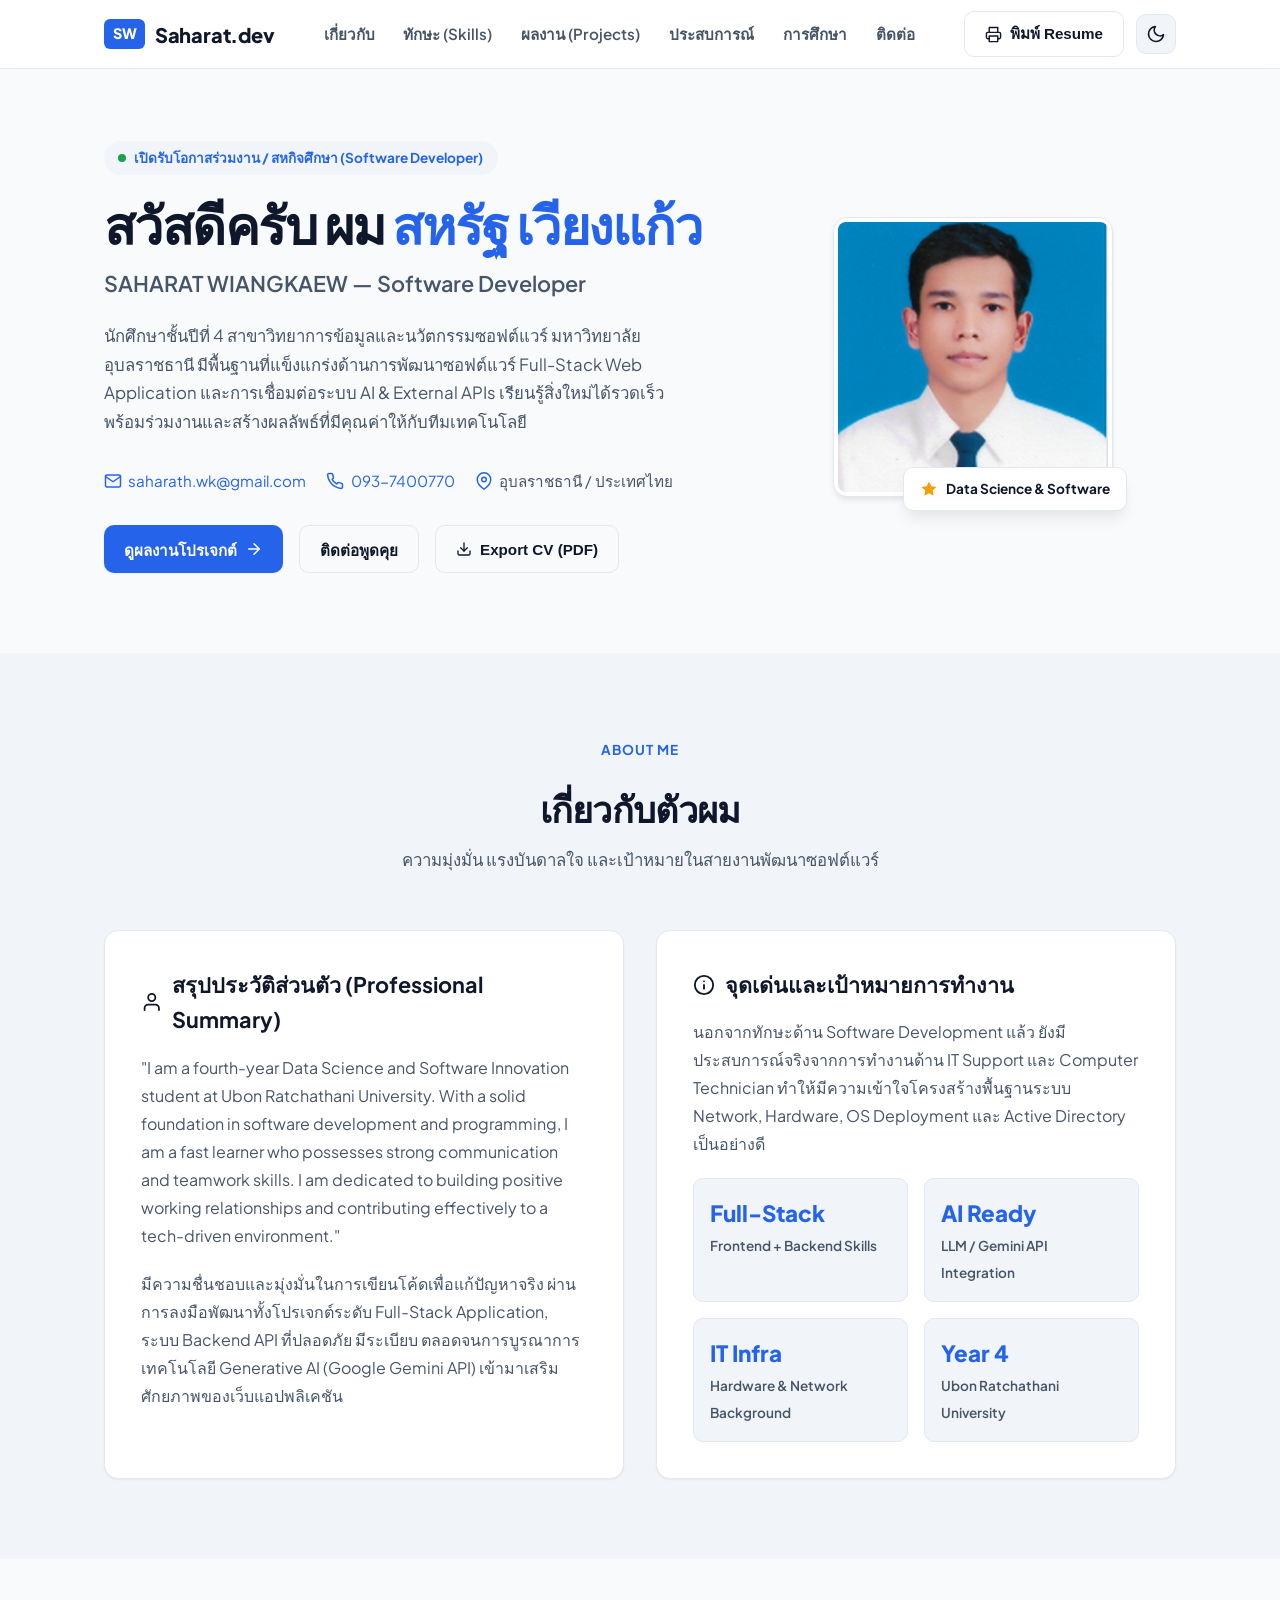
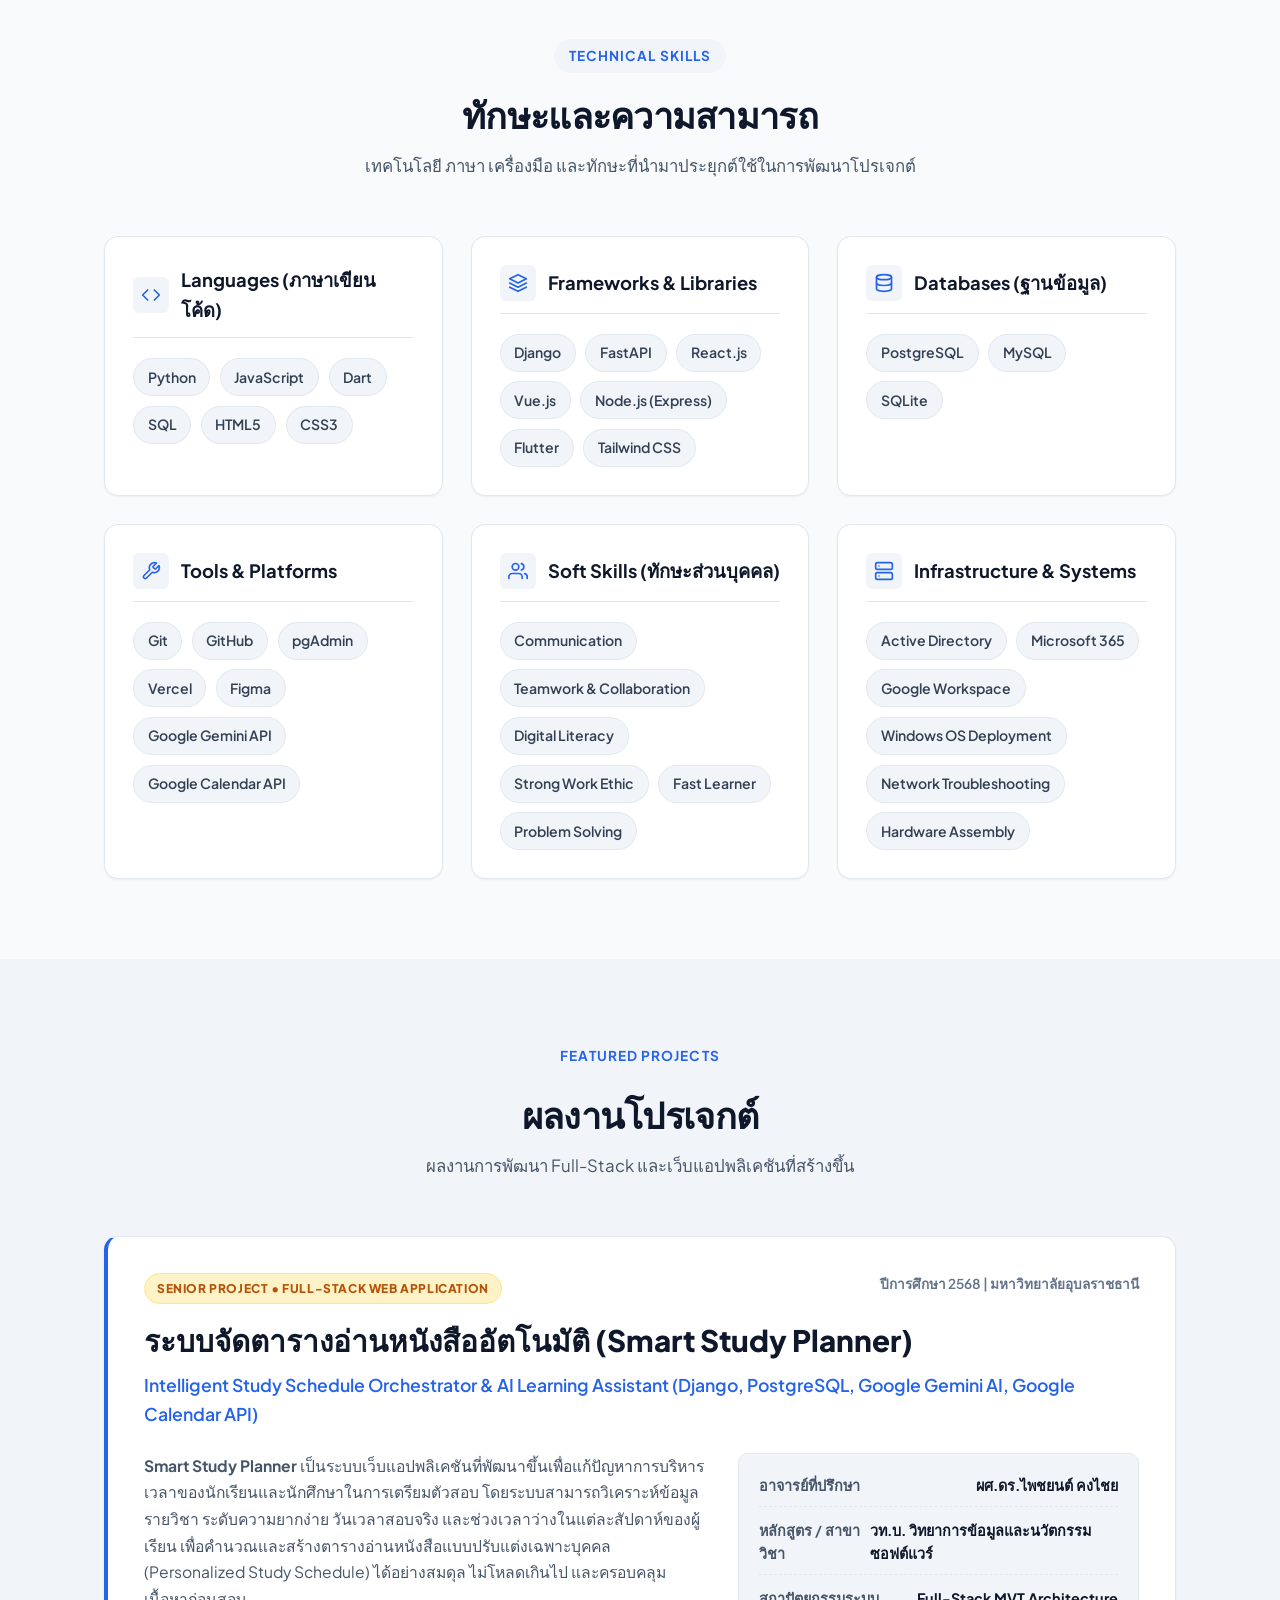
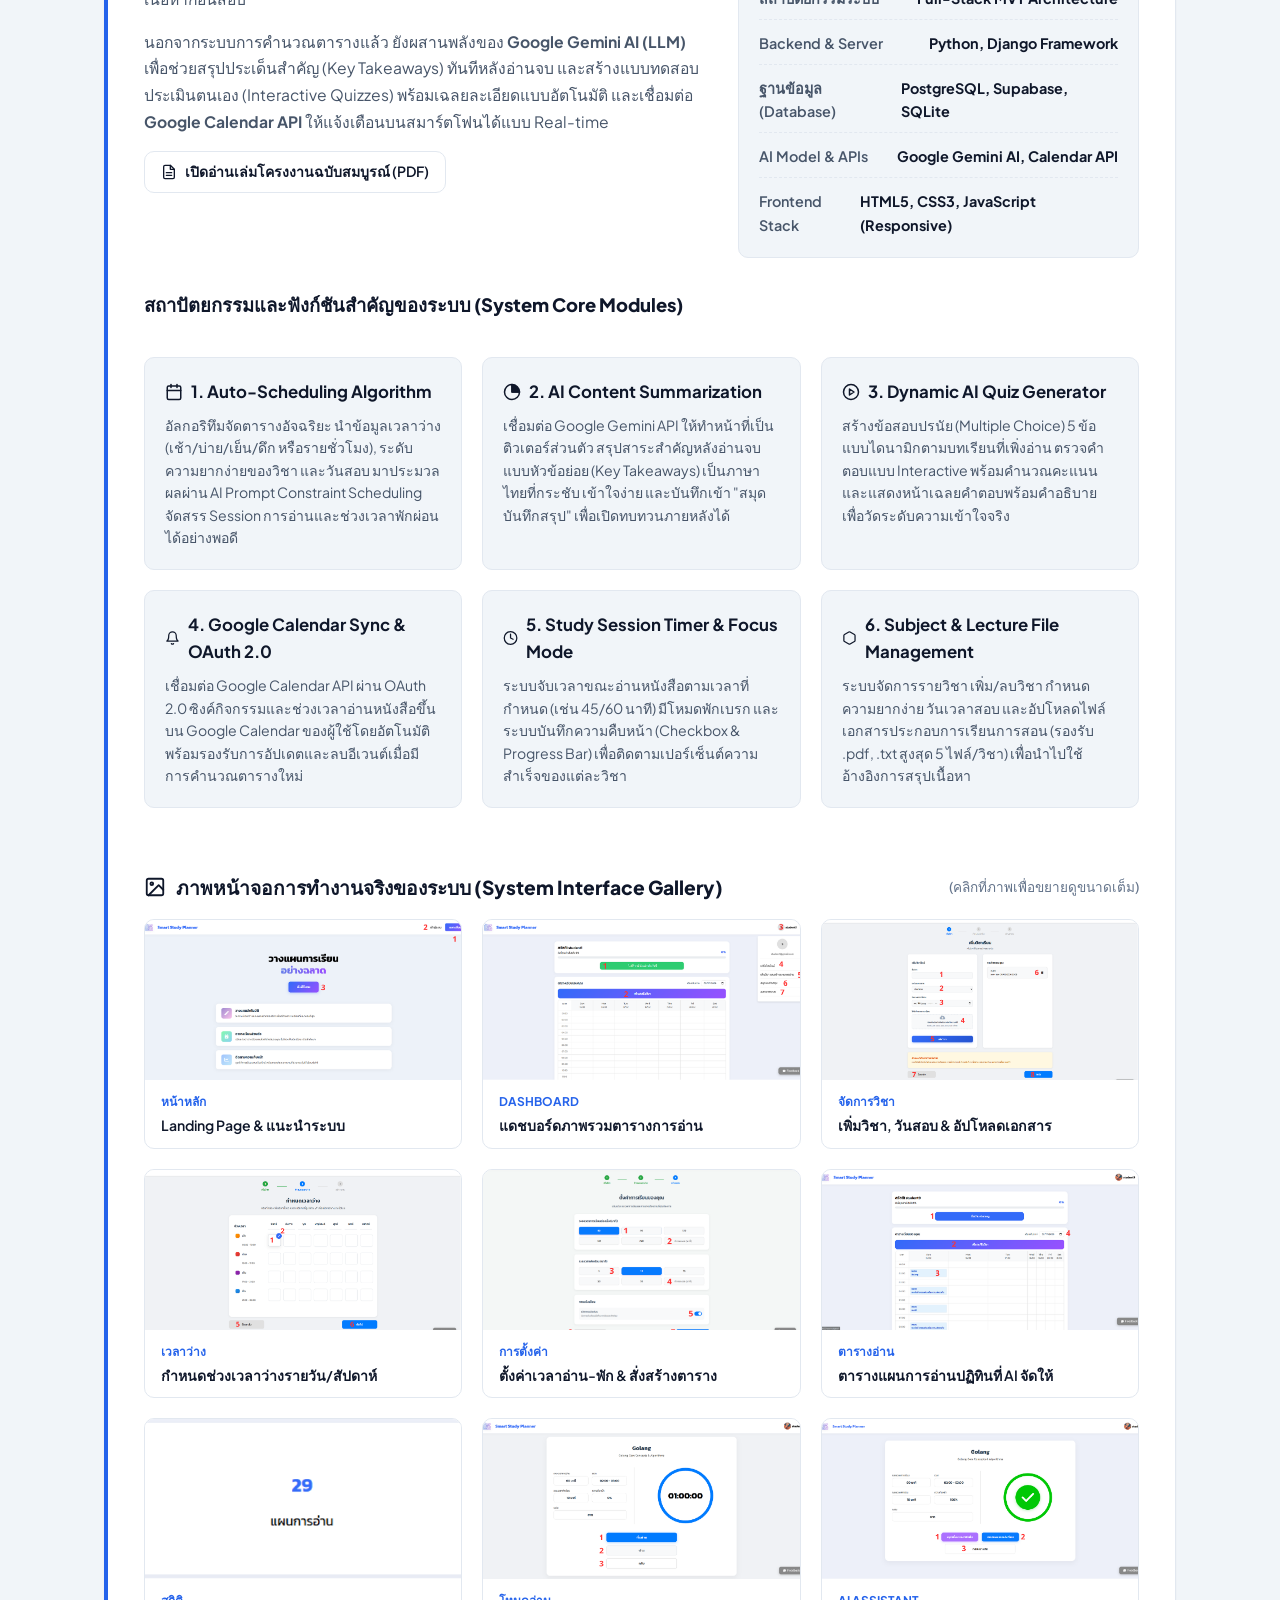
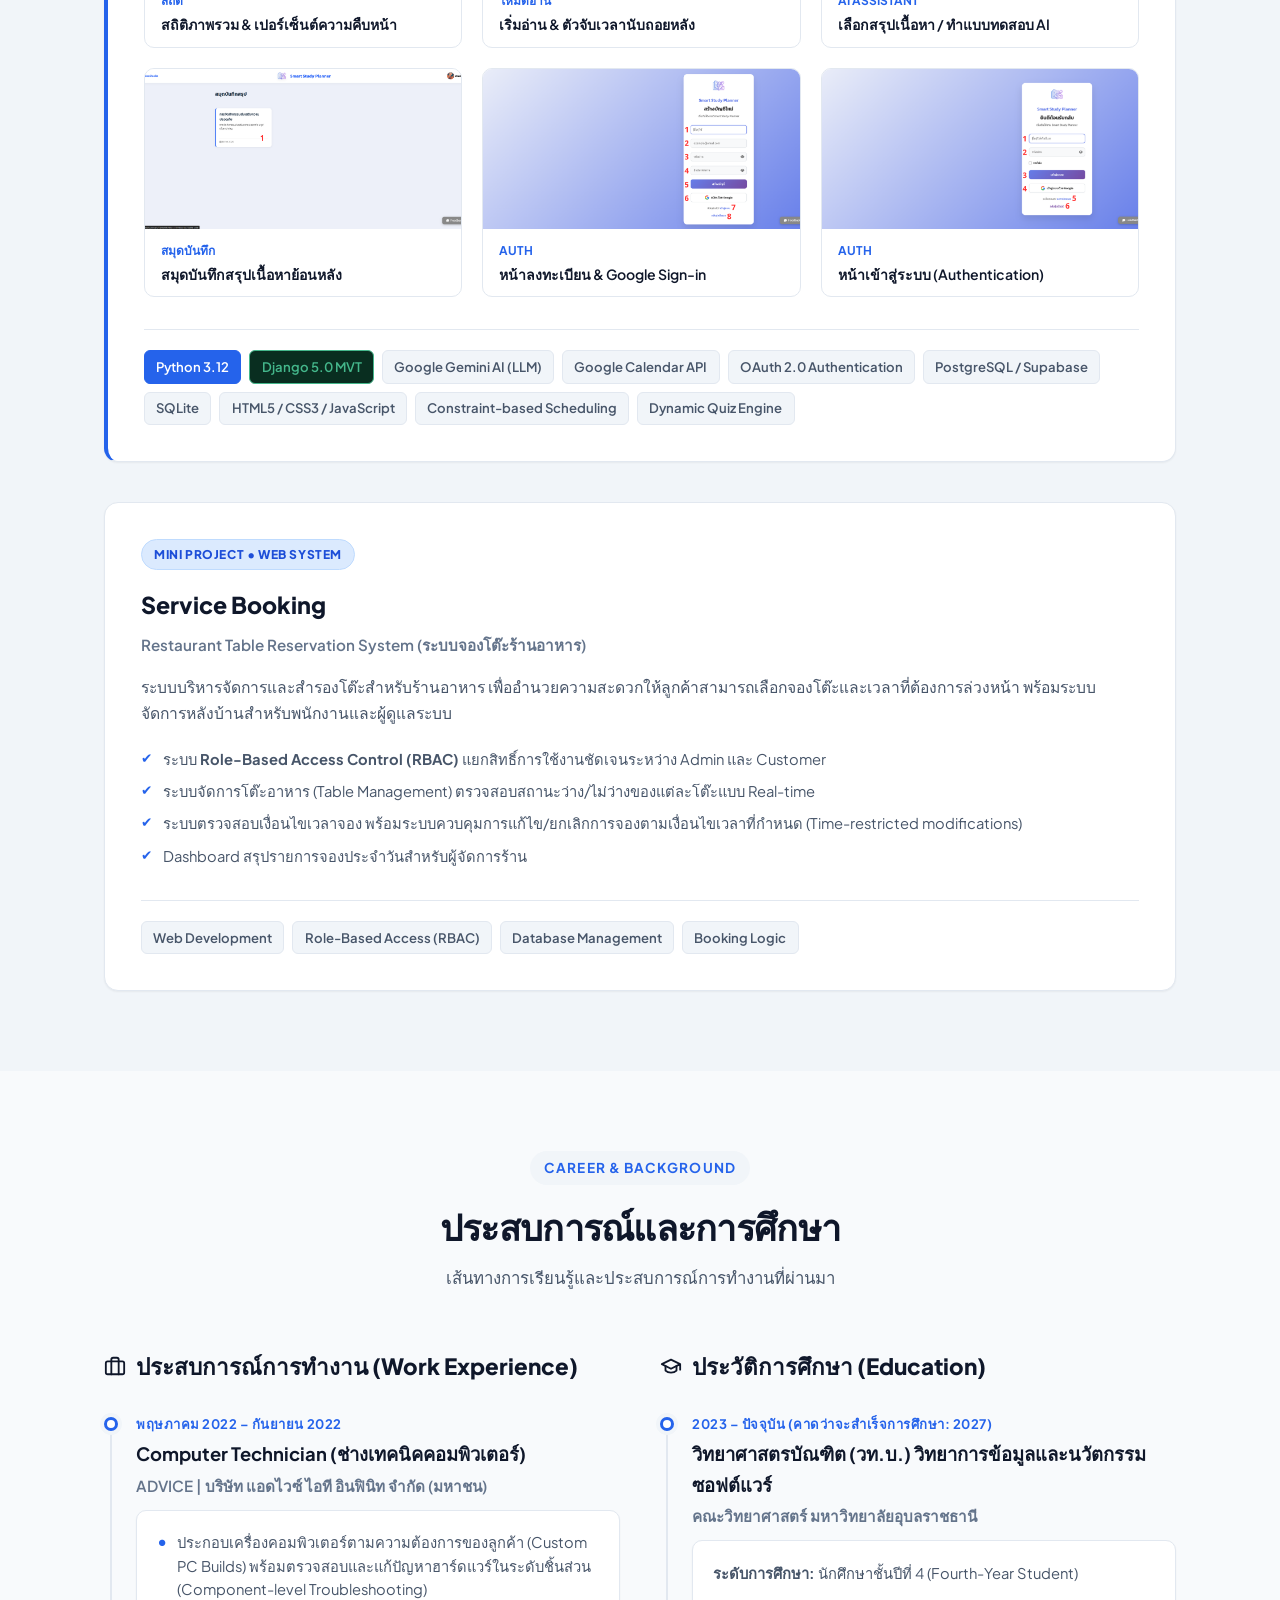
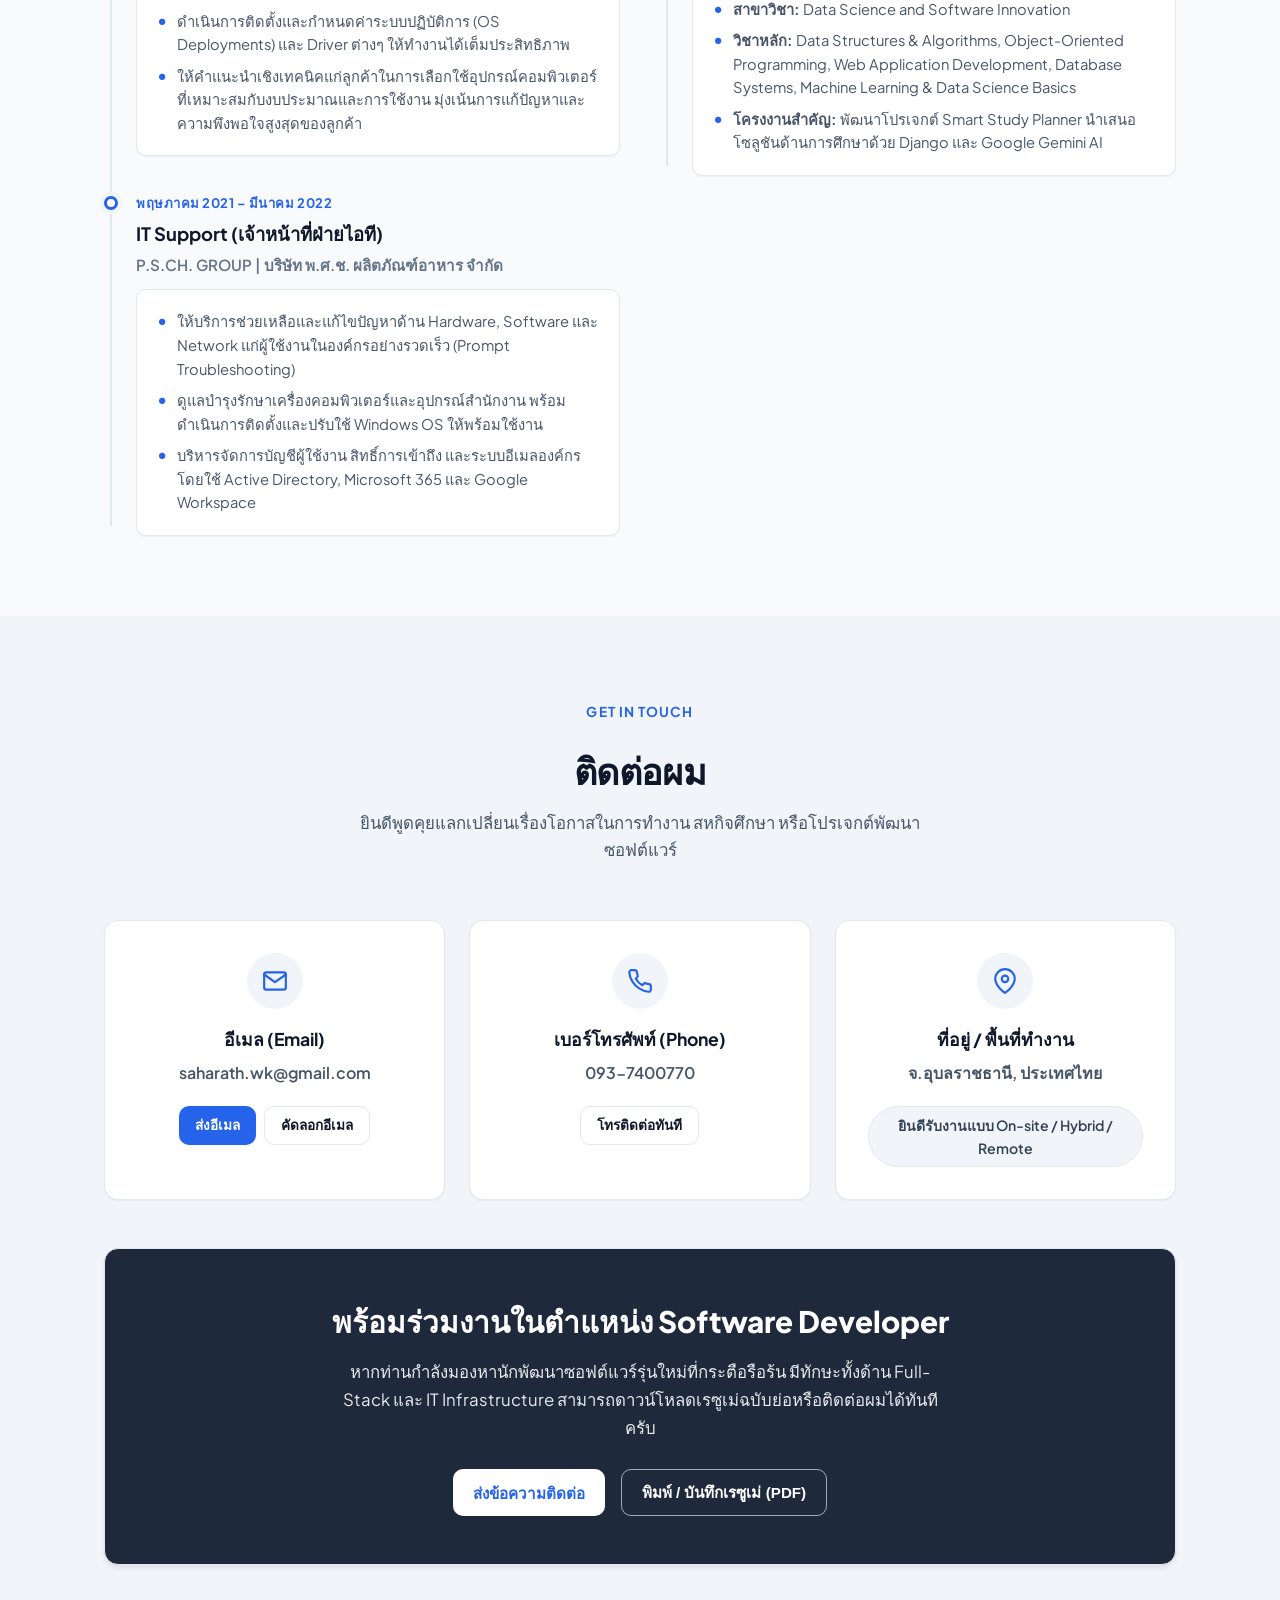
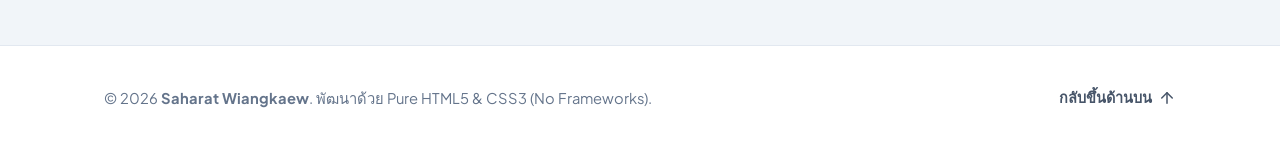
==== Portfolio.html @ 52d917a0 "Enhance Smart Study Planner showcase with full documentation details and screenshots gallery" ====
<!DOCTYPE html>
<html lang="th" data-theme="light">
<head>
  <meta charset="UTF-8">
  <meta name="viewport" content="width=device-width, initial-scale=1.0">
  <title>Saharat Wiangkaew | Software Developer Portfolio & Resume</title>
  <meta name="description" content="Portfolio และ Online Resume ของ Saharat Wiangkaew (สหรัฐ เวียงแก้ว) - Software Developer ผู้เชี่ยวชาญ Full-Stack Web Development, Python, Django, JavaScript, และ AI Integration">
  
  <!-- Google Fonts: Plus Jakarta Sans -->
  <link rel="preconnect" href="https://fonts.googleapis.com">
  <link rel="preconnect" href="https://fonts.gstatic.com" crossorigin>
  <link href="https://fonts.googleapis.com/css2?family=Plus+Jakarta+Sans:ital,wght@0,300..800;1,300..800&family=Sarabun:wght@300;400;600;700&display=swap" rel="stylesheet">
  
  <!-- Stylesheet -->
  <link rel="stylesheet" href="style.css">
</head>
<body>

  <!-- ================= HEADER & NAVIGATION ================= -->
  <header class="site-header">
    <div class="container nav-container">
      <a href="#hero" class="brand-logo" aria-label="Saharat Wiangkaew Home">
        <span class="brand-badge">SW</span>
        <span>Saharat.dev</span>
      </a>

      <!-- Desktop Navigation Menu -->
      <nav>
        <ul class="nav-menu" id="nav-menu">
          <li><a href="#about" class="nav-link">เกี่ยวกับ</a></li>
          <li><a href="#skills" class="nav-link">ทักษะ (Skills)</a></li>
          <li><a href="#projects" class="nav-link">ผลงาน (Projects)</a></li>
          <li><a href="#experience" class="nav-link">ประสบการณ์</a></li>
          <li><a href="#education" class="nav-link">การศึกษา</a></li>
          <li><a href="#contact" class="nav-link">ติดต่อ</a></li>
        </ul>
      </nav>

      <!-- Action Buttons -->
      <div class="nav-actions">
        <!-- Print / PDF Button -->
        <button class="btn btn-outline btn-print-cv" title="พิมพ์หรือบันทึกเรซูเม่เป็น PDF">
          <svg width="17" height="17" viewBox="0 0 24 24" fill="none" stroke="currentColor" stroke-width="2" stroke-linecap="round" stroke-linejoin="round">
            <polyline points="6 9 6 2 18 2 18 9"></polyline>
            <path d="M6 18H4a2 2 0 0 1-2-2v-5a2 2 0 0 1 2-2h16a2 2 0 0 1 2 2v5a2 2 0 0 1-2 2h-2"></path>
            <rect x="6" y="14" width="12" height="8"></rect>
          </svg>
          <span>พิมพ์ Resume</span>
        </button>

        <!-- Theme Toggle Button -->
        <button class="btn-icon" id="theme-toggle" aria-label="สลับโหมดการแสดงผล">
          <span id="theme-icon">
            <svg width="20" height="20" viewBox="0 0 24 24" fill="none" stroke="currentColor" stroke-width="2" stroke-linecap="round" stroke-linejoin="round">
              <path d="M21 12.79A9 9 0 1 1 11.21 3 7 7 0 0 0 21 12.79z"></path>
            </svg>
          </span>
        </button>

        <!-- Mobile Menu Toggle Button -->
        <button class="btn-icon mobile-toggle" id="mobile-toggle" aria-label="เปิดเมนูมือถือ" aria-expanded="false">
          <svg width="22" height="22" viewBox="0 0 24 24" fill="none" stroke="currentColor" stroke-width="2" stroke-linecap="round" stroke-linejoin="round">
            <line x1="3" y1="12" x2="21" y2="12"></line>
            <line x1="3" y1="6" x2="21" y2="6"></line>
            <line x1="3" y1="18" x2="21" y2="18"></line>
          </svg>
        </button>
      </div>
    </div>
  </header>

  <main>
    <!-- ================= HERO SECTION ================= -->
    <section class="hero" id="hero">
      <div class="container hero-grid">
        <div class="hero-content">
          <div class="hero-status">
            <span class="status-dot"></span>
            <span>เปิดรับโอกาสร่วมงาน / สหกิจศึกษา (Software Developer)</span>
          </div>
          
          <h1 class="hero-title">
            สวัสดีครับ ผม <span class="highlight">สหรัฐ เวียงแก้ว</span>
          </h1>
          <div class="hero-subtitle">SAHARAT WIANGKAEW — Software Developer</div>
          
          <p class="hero-bio">
            นักศึกษาชั้นปีที่ 4 สาขาวิทยาการข้อมูลและนวัตกรรมซอฟต์แวร์ มหาวิทยาลัยอุบลราชธานี มีพื้นฐานที่แข็งแกร่งด้านการพัฒนาซอฟต์แวร์ Full-Stack Web Application และการเชื่อมต่อระบบ AI & External APIs เรียนรู้สิ่งใหม่ได้รวดเร็ว พร้อมร่วมงานและสร้างผลลัพธ์ที่มีคุณค่าให้กับทีมเทคโนโลยี
          </p>

          <div class="hero-meta">
            <span class="meta-item">
              <svg width="18" height="18" viewBox="0 0 24 24" fill="none" stroke="currentColor" stroke-width="2" stroke-linecap="round" stroke-linejoin="round">
                <path d="M4 4h16c1.1 0 2 .9 2 2v12c0 1.1-.9 2-2 2H4c-1.1 0-2-.9-2-2V6c0-1.1.9-2 2-2z"></path>
                <polyline points="22,6 12,13 2,6"></polyline>
              </svg>
              <a href="mailto:saharath.wk@gmail.com">saharath.wk@gmail.com</a>
            </span>
            <span class="meta-item">
              <svg width="18" height="18" viewBox="0 0 24 24" fill="none" stroke="currentColor" stroke-width="2" stroke-linecap="round" stroke-linejoin="round">
                <path d="M22 16.92v3a2 2 0 0 1-2.18 2 19.79 19.79 0 0 1-8.63-3.07 19.5 19.5 0 0 1-6-6 19.79 19.79 0 0 1-3.07-8.67A2 2 0 0 1 4.11 2h3a2 2 0 0 1 2 1.72 12.84 12.84 0 0 0 .7 2.81 2 2 0 0 1-.45 2.11L8.09 9.91a16 16 0 0 0 6 6l1.27-1.27a2 2 0 0 1 2.11-.45 12.84 12.84 0 0 0 2.81.7A2 2 0 0 1 22 16.92z"></path>
              </svg>
              <a href="tel:0937400770">093-7400770</a>
            </span>
            <span class="meta-item">
              <svg width="18" height="18" viewBox="0 0 24 24" fill="none" stroke="currentColor" stroke-width="2" stroke-linecap="round" stroke-linejoin="round">
                <path d="M21 10c0 7-9 13-9 13s-9-6-9-13a9 9 0 0 1 18 0z"></path>
                <circle cx="12" cy="10" r="3"></circle>
              </svg>
              <span>อุบลราชธานี / ประเทศไทย</span>
            </span>
          </div>

          <div class="hero-actions">
            <a href="#projects" class="btn btn-primary">
              <span>ดูผลงานโปรเจกต์</span>
              <svg width="18" height="18" viewBox="0 0 24 24" fill="none" stroke="currentColor" stroke-width="2" stroke-linecap="round" stroke-linejoin="round">
                <line x1="5" y1="12" x2="19" y2="12"></line>
                <polyline points="12 5 19 12 12 19"></polyline>
              </svg>
            </a>
            <a href="#contact" class="btn btn-outline">ติดต่อพูดคุย</a>
            <button class="btn btn-outline btn-print-cv">
              <svg width="16" height="16" viewBox="0 0 24 24" fill="none" stroke="currentColor" stroke-width="2" stroke-linecap="round" stroke-linejoin="round">
                <path d="M21 15v4a2 2 0 0 1-2 2H5a2 2 0 0 1-2-2v-4"></path>
                <polyline points="7 10 12 15 17 10"></polyline>
                <line x1="12" y1="15" x2="12" y2="3"></line>
              </svg>
              <span>Export CV (PDF)</span>
            </button>
          </div>
        </div>

        <!-- Avatar Wrap -->
        <div class="hero-image-wrap">
          <div class="avatar-card">
            <div class="avatar-inner">
              <img src="assets/images/profile.png" alt="รูปโปรไฟล์ Saharat Wiangkaew" width="280" height="280" loading="eager">
            </div>
            <div class="floating-badge">
              <svg width="18" height="18" viewBox="0 0 24 24" fill="currentColor">
                <polygon points="12 2 15.09 8.26 22 9.27 17 14.14 18.18 21.02 12 17.77 5.82 21.02 7 14.14 2 9.27 8.91 8.26 12 2"></polygon>
              </svg>
              <span>Data Science & Software</span>
            </div>
          </div>
        </div>
      </div>
    </section>

    <!-- ================= ABOUT SECTION ================= -->
    <section id="about" style="background-color: var(--bg-alt);">
      <div class="container">
        <div class="section-title-wrap">
          <span class="section-badge">About Me</span>
          <h2 class="section-title">เกี่ยวกับตัวผม</h2>
          <p class="section-subtitle">ความมุ่งมั่น แรงบันดาลใจ และเป้าหมายในสายงานพัฒนาซอฟต์แวร์</p>
        </div>

        <div class="about-grid">
          <!-- Summary Card -->
          <div class="about-card">
            <h3>
              <svg width="22" height="22" viewBox="0 0 24 24" fill="none" stroke="currentColor" stroke-width="2" stroke-linecap="round" stroke-linejoin="round">
                <path d="M20 21v-2a4 4 0 0 0-4-4H8a4 4 0 0 0-4 4v2"></path>
                <circle cx="12" cy="7" r="4"></circle>
              </svg>
              สรุปประวัติส่วนตัว (Professional Summary)
            </h3>
            <p>
              "I am a fourth-year Data Science and Software Innovation student at Ubon Ratchathani University. With a solid foundation in software development and programming, I am a fast learner who possesses strong communication and teamwork skills. I am dedicated to building positive working relationships and contributing effectively to a tech-driven environment."
            </p>
            <p>
              มีความชื่นชอบและมุ่งมั่นในการเขียนโค้ดเพื่อแก้ปัญหาจริง ผ่านการลงมือพัฒนาทั้งโปรเจกต์ระดับ Full-Stack Application, ระบบ Backend API ที่ปลอดภัย มีระเบียบ ตลอดจนการบูรณาการเทคโนโลยี Generative AI (Google Gemini API) เข้ามาเสริมศักยภาพของเว็บแอปพลิเคชัน
            </p>
          </div>

          <!-- Highlight Highlights -->
          <div class="about-card">
            <h3>
              <svg width="22" height="22" viewBox="0 0 24 24" fill="none" stroke="currentColor" stroke-width="2" stroke-linecap="round" stroke-linejoin="round">
                <circle cx="12" cy="12" r="10"></circle>
                <line x1="12" y1="16" x2="12" y2="12"></line>
                <line x1="12" y1="8" x2="12.01" y2="8"></line>
              </svg>
              จุดเด่นและเป้าหมายการทำงาน
            </h3>
            <p>
              นอกจากทักษะด้าน Software Development แล้ว ยังมีประสบการณ์จริงจากการทำงานด้าน IT Support และ Computer Technician ทำให้มีความเข้าใจโครงสร้างพื้นฐานระบบ Network, Hardware, OS Deployment และ Active Directory เป็นอย่างดี
            </p>

            <div class="stat-pills">
              <div class="stat-pill">
                <span class="stat-num">Full-Stack</span>
                <span class="stat-label">Frontend + Backend Skills</span>
              </div>
              <div class="stat-pill">
                <span class="stat-num">AI Ready</span>
                <span class="stat-label">LLM / Gemini API Integration</span>
              </div>
              <div class="stat-pill">
                <span class="stat-num">IT Infra</span>
                <span class="stat-label">Hardware & Network Background</span>
              </div>
              <div class="stat-pill">
                <span class="stat-num">Year 4</span>
                <span class="stat-label">Ubon Ratchathani University</span>
              </div>
            </div>
          </div>
        </div>
      </div>
    </section>

    <!-- ================= SKILLS SECTION ================= -->
    <section id="skills">
      <div class="container">
        <div class="section-title-wrap">
          <span class="section-badge">Technical Skills</span>
          <h2 class="section-title">ทักษะและความสามารถ</h2>
          <p class="section-subtitle">เทคโนโลยี ภาษา เครื่องมือ และทักษะที่นำมาประยุกต์ใช้ในการพัฒนาโปรเจกต์</p>
        </div>

        <div class="skills-grid">
          <!-- Languages -->
          <div class="skill-category-card">
            <div class="category-header">
              <div class="category-icon">
                <svg width="20" height="20" viewBox="0 0 24 24" fill="none" stroke="currentColor" stroke-width="2" stroke-linecap="round" stroke-linejoin="round">
                  <polyline points="16 18 22 12 16 6"></polyline>
                  <polyline points="8 6 2 12 8 18"></polyline>
                </svg>
              </div>
              <h3>Languages (ภาษาเขียนโค้ด)</h3>
            </div>
            <div class="skill-tags">
              <span class="skill-tag">Python</span>
              <span class="skill-tag">JavaScript</span>
              <span class="skill-tag">Dart</span>
              <span class="skill-tag">SQL</span>
              <span class="skill-tag">HTML5</span>
              <span class="skill-tag">CSS3</span>
            </div>
          </div>

          <!-- Frameworks & Libraries -->
          <div class="skill-category-card">
            <div class="category-header">
              <div class="category-icon">
                <svg width="20" height="20" viewBox="0 0 24 24" fill="none" stroke="currentColor" stroke-width="2" stroke-linecap="round" stroke-linejoin="round">
                  <polygon points="12 2 2 7 12 12 22 7 12 2"></polygon>
                  <polyline points="2 17 12 22 22 17"></polyline>
                  <polyline points="2 12 12 17 22 12"></polyline>
                </svg>
              </div>
              <h3>Frameworks & Libraries</h3>
            </div>
            <div class="skill-tags">
              <span class="skill-tag">Django</span>
              <span class="skill-tag">FastAPI</span>
              <span class="skill-tag">React.js</span>
              <span class="skill-tag">Vue.js</span>
              <span class="skill-tag">Node.js (Express)</span>
              <span class="skill-tag">Flutter</span>
              <span class="skill-tag">Tailwind CSS</span>
            </div>
          </div>

          <!-- Databases -->
          <div class="skill-category-card">
            <div class="category-header">
              <div class="category-icon">
                <svg width="20" height="20" viewBox="0 0 24 24" fill="none" stroke="currentColor" stroke-width="2" stroke-linecap="round" stroke-linejoin="round">
                  <ellipse cx="12" cy="5" rx="9" ry="3"></ellipse>
                  <path d="M21 12c0 1.66-4 3-9 3s-9-1.34-9-3"></path>
                  <path d="M3 5v14c0 1.66 4 3 9 3s9-1.34 9-3V5"></path>
                </svg>
              </div>
              <h3>Databases (ฐานข้อมูล)</h3>
            </div>
            <div class="skill-tags">
              <span class="skill-tag">PostgreSQL</span>
              <span class="skill-tag">MySQL</span>
              <span class="skill-tag">SQLite</span>
            </div>
          </div>

          <!-- Tools & Platforms -->
          <div class="skill-category-card">
            <div class="category-header">
              <div class="category-icon">
                <svg width="20" height="20" viewBox="0 0 24 24" fill="none" stroke="currentColor" stroke-width="2" stroke-linecap="round" stroke-linejoin="round">
                  <path d="M14.7 6.3a1 1 0 0 0 0 1.4l1.6 1.6a1 1 0 0 0 1.4 0l3.77-3.77a6 6 0 0 1-7.94 7.94l-6.91 6.91a2.12 2.12 0 0 1-3-3l6.91-6.91a6 6 0 0 1 7.94-7.94l-3.76 3.76z"></path>
                </svg>
              </div>
              <h3>Tools & Platforms</h3>
            </div>
            <div class="skill-tags">
              <span class="skill-tag">Git</span>
              <span class="skill-tag">GitHub</span>
              <span class="skill-tag">pgAdmin</span>
              <span class="skill-tag">Vercel</span>
              <span class="skill-tag">Figma</span>
              <span class="skill-tag">Google Gemini API</span>
              <span class="skill-tag">Google Calendar API</span>
            </div>
          </div>

          <!-- Soft Skills -->
          <div class="skill-category-card">
            <div class="category-header">
              <div class="category-icon">
                <svg width="20" height="20" viewBox="0 0 24 24" fill="none" stroke="currentColor" stroke-width="2" stroke-linecap="round" stroke-linejoin="round">
                  <path d="M17 21v-2a4 4 0 0 0-4-4H5a4 4 0 0 0-4 4v2"></path>
                  <circle cx="9" cy="7" r="4"></circle>
                  <path d="M23 21v-2a4 4 0 0 0-3-3.87"></path>
                  <path d="M16 3.13a4 4 0 0 1 0 7.75"></path>
                </svg>
              </div>
              <h3>Soft Skills (ทักษะส่วนบุคคล)</h3>
            </div>
            <div class="skill-tags">
              <span class="skill-tag">Communication</span>
              <span class="skill-tag">Teamwork & Collaboration</span>
              <span class="skill-tag">Digital Literacy</span>
              <span class="skill-tag">Strong Work Ethic</span>
              <span class="skill-tag">Fast Learner</span>
              <span class="skill-tag">Problem Solving</span>
            </div>
          </div>

          <!-- IT & Hardware Skills -->
          <div class="skill-category-card">
            <div class="category-header">
              <div class="category-icon">
                <svg width="20" height="20" viewBox="0 0 24 24" fill="none" stroke="currentColor" stroke-width="2" stroke-linecap="round" stroke-linejoin="round">
                  <rect x="2" y="2" width="20" height="8" rx="2" ry="2"></rect>
                  <rect x="2" y="14" width="20" height="8" rx="2" ry="2"></rect>
                  <line x1="6" y1="6" x2="6.01" y2="6"></line>
                  <line x1="6" y1="18" x2="6.01" y2="18"></line>
                </svg>
              </div>
              <h3>Infrastructure & Systems</h3>
            </div>
            <div class="skill-tags">
              <span class="skill-tag">Active Directory</span>
              <span class="skill-tag">Microsoft 365</span>
              <span class="skill-tag">Google Workspace</span>
              <span class="skill-tag">Windows OS Deployment</span>
              <span class="skill-tag">Network Troubleshooting</span>
              <span class="skill-tag">Hardware Assembly</span>
            </div>
          </div>
        </div>
      </div>
    </section>

    <!-- ================= PROJECTS SECTION ================= -->
    <section id="projects" style="background-color: var(--bg-alt);">
      <div class="container">
        <div class="section-title-wrap">
          <span class="section-badge">Featured Projects</span>
          <h2 class="section-title">ผลงานโปรเจกต์</h2>
          <p class="section-subtitle">ผลงานการพัฒนา Full-Stack และเว็บแอปพลิเคชันที่สร้างขึ้น</p>
        </div>

        <div class="projects-grid">
          <!-- Project 1: Smart Study Planner (Featured Deep Dive) -->
          <div class="project-card featured-showcase">
            <div style="display: flex; justify-content: space-between; align-items: flex-start; flex-wrap: wrap; gap: 0.5rem; margin-bottom: 0.75rem;">
              <span class="project-badge-top badge-final" style="margin-bottom: 0;">Senior Project • Full-Stack Web Application</span>
              <span style="font-size: 0.85rem; color: var(--text-light); font-weight: 600;">ปีการศึกษา 2568 | มหาวิทยาลัยอุบลราชธานี</span>
            </div>
            
            <h3 class="project-title" style="font-size: 1.85rem; margin-bottom: 0.35rem;">ระบบจัดตารางอ่านหนังสืออัตโนมัติ (Smart Study Planner)</h3>
            <div class="project-subtitle" style="font-size: 1.1rem; color: var(--primary); margin-bottom: 1.5rem;">
              Intelligent Study Schedule Orchestrator & AI Learning Assistant (Django, PostgreSQL, Google Gemini AI, Google Calendar API)
            </div>

            <!-- Overview Grid: Description + Project Metadata -->
            <div class="project-overview-grid">
              <div>
                <p class="project-desc" style="margin-bottom: 1rem;">
                  <strong>Smart Study Planner</strong> เป็นระบบเว็บแอปพลิเคชันที่พัฒนาขึ้นเพื่อแก้ปัญหาการบริหารเวลาของนักเรียนและนักศึกษาในการเตรียมตัวสอบ โดยระบบสามารถวิเคราะห์ข้อมูลรายวิชา ระดับความยากง่าย วันเวลาสอบจริง และช่วงเวลาว่างในแต่ละสัปดาห์ของผู้เรียน เพื่อคำนวณและสร้างตารางอ่านหนังสือแบบปรับแต่งเฉพาะบุคคล (Personalized Study Schedule) ได้อย่างสมดุล ไม่โหลดเกินไป และครอบคลุมเนื้อหาก่อนสอบ
                </p>
                <p class="project-desc" style="margin-bottom: 1rem;">
                  นอกจากระบบการคำนวณตารางแล้ว ยังผสานพลังของ <strong>Google Gemini AI (LLM)</strong> เพื่อช่วยสรุปประเด็นสำคัญ (Key Takeaways) ทันทีหลังอ่านจบ และสร้างแบบทดสอบประเมินตนเอง (Interactive Quizzes) พร้อมเฉลยละเอียดแบบอัตโนมัติ และเชื่อมต่อ <strong>Google Calendar API</strong> ให้แจ้งเตือนบนสมาร์ตโฟนได้แบบ Real-time
                </p>
                <div style="display: flex; gap: 0.75rem; flex-wrap: wrap; margin-top: 1rem;">
                  <a href="assets/docs/ระบบจัดตารางอ่านหนังสืออัตโนมัติ.pdf" target="_blank" class="btn btn-outline" style="font-size: 0.88rem; padding: 0.5rem 1rem;">
                    <svg width="16" height="16" viewBox="0 0 24 24" fill="none" stroke="currentColor" stroke-width="2" stroke-linecap="round" stroke-linejoin="round">
                      <path d="M14 2H6a2 2 0 0 0-2 2v16a2 2 0 0 0 2 2h12a2 2 0 0 0 2-2V8z"></path>
                      <polyline points="14 2 14 8 20 8"></polyline>
                      <line x1="16" y1="13" x2="8" y2="13"></line>
                      <line x1="16" y1="17" x2="8" y2="17"></line>
                    </svg>
                    <span>เปิดอ่านเล่มโครงงานฉบับสมบูรณ์ (PDF)</span>
                  </a>
                </div>
              </div>

              <!-- Project Metadata Box -->
              <div class="project-meta-box">
                <div class="meta-row">
                  <span class="meta-label">อาจารย์ที่ปรึกษา</span>
                  <span class="meta-value">ผศ.ดร.ไพชยนต์ คงไชย</span>
                </div>
                <div class="meta-row">
                  <span class="meta-label">หลักสูตร / สาขาวิชา</span>
                  <span class="meta-value">วท.บ. วิทยาการข้อมูลและนวัตกรรมซอฟต์แวร์</span>
                </div>
                <div class="meta-row">
                  <span class="meta-label">สถาปัตยกรรมระบบ</span>
                  <span class="meta-value">Full-Stack MVT Architecture</span>
                </div>
                <div class="meta-row">
                  <span class="meta-label">Backend & Server</span>
                  <span class="meta-value">Python, Django Framework</span>
                </div>
                <div class="meta-row">
                  <span class="meta-label">ฐานข้อมูล (Database)</span>
                  <span class="meta-value">PostgreSQL, Supabase, SQLite</span>
                </div>
                <div class="meta-row">
                  <span class="meta-label">AI Model & APIs</span>
                  <span class="meta-value">Google Gemini AI, Calendar API</span>
                </div>
                <div class="meta-row">
                  <span class="meta-label">Frontend Stack</span>
                  <span class="meta-value">HTML5, CSS3, JavaScript (Responsive)</span>
                </div>
              </div>
            </div>

            <!-- Key Modules & Capabilities -->
            <h4 style="font-size: 1.15rem; font-weight: 800; color: var(--text-main); margin-bottom: 0.75rem;">
              สถาปัตยกรรมและฟังก์ชันสำคัญของระบบ (System Core Modules)
            </h4>

            <div class="system-modules-grid">
              <div class="module-card">
                <h4>
                  <svg width="18" height="18" viewBox="0 0 24 24" fill="none" stroke="currentColor" stroke-width="2" stroke-linecap="round" stroke-linejoin="round"><rect x="3" y="4" width="18" height="18" rx="2" ry="2"></rect><line x1="16" y1="2" x2="16" y2="6"></line><line x1="8" y1="2" x2="8" y2="6"></line><line x1="3" y1="10" x2="21" y2="10"></line></svg>
                  1. Auto-Scheduling Algorithm
                </h4>
                <p>
                  อัลกอริทึมจัดตารางอัจฉริยะ นำข้อมูลเวลาว่าง (เช้า/บ่าย/เย็น/ดึก หรือรายชั่วโมง), ระดับความยากง่ายของวิชา และวันสอบ มาประมวลผลผ่าน AI Prompt Constraint Scheduling จัดสรร Session การอ่านและช่วงเวลาพักผ่อนได้อย่างพอดี
                </p>
              </div>

              <div class="module-card">
                <h4>
                  <svg width="18" height="18" viewBox="0 0 24 24" fill="none" stroke="currentColor" stroke-width="2" stroke-linecap="round" stroke-linejoin="round"><path d="M12 2a10 10 0 1 0 10 10H12V2z"></path><path d="M12 2a10 10 0 0 1 10 10h-10V2z" fill="currentColor"></path></svg>
                  2. AI Content Summarization
                </h4>
                <p>
                  เชื่อมต่อ Google Gemini API ให้ทำหน้าที่เป็นติวเตอร์ส่วนตัว สรุปสาระสำคัญหลังอ่านจบแบบหัวข้อย่อย (Key Takeaways) เป็นภาษาไทยที่กระชับ เข้าใจง่าย และบันทึกเข้า "สมุดบันทึกสรุป" เพื่อเปิดทบทวนภายหลังได้
                </p>
              </div>

              <div class="module-card">
                <h4>
                  <svg width="18" height="18" viewBox="0 0 24 24" fill="none" stroke="currentColor" stroke-width="2" stroke-linecap="round" stroke-linejoin="round"><circle cx="12" cy="12" r="10"></circle><polygon points="10 8 16 12 10 16 10 8"></polygon></svg>
                  3. Dynamic AI Quiz Generator
                </h4>
                <p>
                  สร้างข้อสอบปรนัย (Multiple Choice) 5 ข้อแบบไดนามิกตามบทเรียนที่เพิ่งอ่าน ตรวจคำตอบแบบ Interactive พร้อมคำนวณคะแนนและแสดงหน้าเฉลยคำตอบพร้อมคำอธิบายเพื่อวัดระดับความเข้าใจจริง
                </p>
              </div>

              <div class="module-card">
                <h4>
                  <svg width="18" height="18" viewBox="0 0 24 24" fill="none" stroke="currentColor" stroke-width="2" stroke-linecap="round" stroke-linejoin="round"><path d="M18 8A6 6 0 0 0 6 8c0 7-3 9-3 9h18s-3-2-3-9"></path><path d="M13.73 21a2 2 0 0 1-3.46 0"></path></svg>
                  4. Google Calendar Sync & OAuth 2.0
                </h4>
                <p>
                  เชื่อมต่อ Google Calendar API ผ่าน OAuth 2.0 ซิงค์กิจกรรมและช่วงเวลาอ่านหนังสือขึ้นบน Google Calendar ของผู้ใช้โดยอัตโนมัติ พร้อมรองรับการอัปเดตและลบอีเวนต์เมื่อมีการคำนวณตารางใหม่
                </p>
              </div>

              <div class="module-card">
                <h4>
                  <svg width="18" height="18" viewBox="0 0 24 24" fill="none" stroke="currentColor" stroke-width="2" stroke-linecap="round" stroke-linejoin="round"><circle cx="12" cy="12" r="10"></circle><polyline points="12 6 12 12 16 14"></polyline></svg>
                  5. Study Session Timer & Focus Mode
                </h4>
                <p>
                  ระบบจับเวลาขณะอ่านหนังสือตามเวลาที่กำหนด (เช่น 45/60 นาที) มีโหมดพักเบรก และระบบบันทึกความคืบหน้า (Checkbox & Progress Bar) เพื่อติดตามเปอร์เซ็นต์ความสำเร็จของแต่ละวิชา
                </p>
              </div>

              <div class="module-card">
                <h4>
                  <svg width="18" height="18" viewBox="0 0 24 24" fill="none" stroke="currentColor" stroke-width="2" stroke-linecap="round" stroke-linejoin="round"><path d="M21 16V8a2 2 0 0 0-1-1.73l-7-4a2 2 0 0 0-2 0l-7 4A2 2 0 0 0 3 8v8a2 2 0 0 0 1 1.73l7 4a2 2 0 0 0 2 0l7-4A2 2 0 0 0 21 16z"></path></svg>
                  6. Subject & Lecture File Management
                </h4>
                <p>
                  ระบบจัดการรายวิชา เพิ่ม/ลบวิชา กำหนดความยากง่าย วันเวลาสอบ และอัปโหลดไฟล์เอกสารประกอบการเรียนการสอน (รองรับ .pdf, .txt สูงสุด 5 ไฟล์/วิชา) เพื่อนำไปใช้อ้างอิงการสรุปเนื้อหา
                </p>
              </div>
            </div>

            <!-- Screenshots Gallery -->
            <div class="gallery-section-title">
              <svg width="22" height="22" viewBox="0 0 24 24" fill="none" stroke="currentColor" stroke-width="2" stroke-linecap="round" stroke-linejoin="round">
                <rect x="3" y="3" width="18" height="18" rx="2" ry="2"></rect>
                <circle cx="8.5" cy="8.5" r="1.5"></circle>
                <polyline points="21 15 16 10 5 21"></polyline>
              </svg>
              <span>ภาพหน้าจอการทำงานจริงของระบบ (System Interface Gallery)</span>
              <span style="font-size: 0.85rem; font-weight: 500; color: var(--text-light); margin-left: auto;">(คลิกที่ภาพเพื่อขยายดูขนาดเต็ม)</span>
            </div>

            <div class="gallery-grid">
              <!-- Item 1: Landing Page -->
              <div class="gallery-item" data-img="assets/sspimg/Quiz Presentation.png" data-caption="ภาพที่ ค.1.1 หน้าแรกของเว็บไซต์ (Landing Page) ระบบ Smart Study Planner">
                <div class="gallery-img-wrap">
                  <img src="assets/sspimg/Quiz Presentation.png" alt="หน้าแรก Landing Page" loading="lazy">
                </div>
                <div class="gallery-info">
                  <span class="gallery-badge">หน้าหลัก</span>
                  <span class="gallery-caption">Landing Page & แนะนำระบบ</span>
                </div>
              </div>

              <!-- Item 2: Home Dashboard -->
              <div class="gallery-item" data-img="assets/sspimg/3.png" data-caption="ภาพที่ ค.1.4 หน้าแดชบอร์ดหลัก (Home Dashboard) แสดงภาพรวมตารางอ่านหนังสือ และเมนูนำทาง">
                <div class="gallery-img-wrap">
                  <img src="assets/sspimg/3.png" alt="หน้า Home Dashboard" loading="lazy">
                </div>
                <div class="gallery-info">
                  <span class="gallery-badge">Dashboard</span>
                  <span class="gallery-caption">แดชบอร์ดภาพรวมตารางการอ่าน</span>
                </div>
              </div>

              <!-- Item 3: Add Subject & Files -->
              <div class="gallery-item" data-img="assets/sspimg/4.png" data-caption="ภาพที่ ค.1.5 หน้าเพิ่มรายวิชา กำหนดระดับความยาก วันสอบ และอัปโหลดไฟล์เอกสารเรียน (.pdf, .txt)">
                <div class="gallery-img-wrap">
                  <img src="assets/sspimg/4.png" alt="หน้าเพิ่มวิชาและไฟล์" loading="lazy">
                </div>
                <div class="gallery-info">
                  <span class="gallery-badge">จัดการวิชา</span>
                  <span class="gallery-caption">เพิ่มวิชา, วันสอบ & อัปโหลดเอกสาร</span>
                </div>
              </div>

              <!-- Item 4: Set Availability -->
              <div class="gallery-item" data-img="assets/sspimg/5.png" data-caption="ภาพที่ ค.1.6 หน้ากำหนดช่วงเวลาว่างในแต่ละวัน (เช้า, บ่าย, เย็น, ดึก หรือเลือกรายชั่วโมง)">
                <div class="gallery-img-wrap">
                  <img src="assets/sspimg/5.png" alt="หน้ากำหนดเวลาว่าง" loading="lazy">
                </div>
                <div class="gallery-info">
                  <span class="gallery-badge">เวลาว่าง</span>
                  <span class="gallery-caption">กำหนดช่วงเวลาว่างรายวัน/สัปดาห์</span>
                </div>
              </div>

              <!-- Item 5: Study Settings -->
              <div class="gallery-item" data-img="assets/sspimg/7.png" data-caption="ภาพที่ ค.1.7 หน้าตั้งค่าระยะเวลาการอ่าน (Session Duration) และเวลาพักเบรก (Break Duration)">
                <div class="gallery-img-wrap">
                  <img src="assets/sspimg/7.png" alt="หน้าตั้งค่าการเรียน" loading="lazy">
                </div>
                <div class="gallery-info">
                  <span class="gallery-badge">การตั้งค่า</span>
                  <span class="gallery-caption">ตั้งค่าเวลาอ่าน-พัก & สั่งสร้างตาราง</span>
                </div>
              </div>

              <!-- Item 6: Study Calendar Schedule -->
              <div class="gallery-item" data-img="assets/sspimg/8.png" data-caption="ภาพที่ ค.1.8 ตารางแผนการอ่านหนังสือรายสัปดาห์ที่ AI ประมวลผลและจัดให้อัตโนมัติ">
                <div class="gallery-img-wrap">
                  <img src="assets/sspimg/8.png" alt="ตารางแผนการอ่าน" loading="lazy">
                </div>
                <div class="gallery-info">
                  <span class="gallery-badge">ตารางอ่าน</span>
                  <span class="gallery-caption">ตารางแผนการอ่านปฏิทินที่ AI จัดให้</span>
                </div>
              </div>

              <!-- Item 7: Statistics Overview -->
              <div class="gallery-item" data-img="assets/sspimg/10.png" data-caption="ภาพที่ ค.1.10 สถิติภาพรวม แสดงความคืบหน้าการอ่าน (%) และวิชาทั้งหมด">
                <div class="gallery-img-wrap">
                  <img src="assets/sspimg/10.png" alt="สถิติภาพรวม" loading="lazy">
                </div>
                <div class="gallery-info">
                  <span class="gallery-badge">สถิติ</span>
                  <span class="gallery-caption">สถิติภาพรวม & เปอร์เซ็นต์ความคืบหน้า</span>
                </div>
              </div>

              <!-- Item 8: Start Reading / Timer -->
              <div class="gallery-item" data-img="assets/sspimg/12.png" data-caption="ภาพที่ ค.1.13 หน้าเริ่มอ่านหนังสือ พร้อมตัวจับเวลานับถอยหลัง (Focus Session Timer)">
                <div class="gallery-img-wrap">
                  <img src="assets/sspimg/12.png" alt="หน้าเริ่มอ่านและจับเวลา" loading="lazy">
                </div>
                <div class="gallery-info">
                  <span class="gallery-badge">โหมดอ่าน</span>
                  <span class="gallery-caption">เริ่มอ่าน & ตัวจับเวลานับถอยหลัง</span>
                </div>
              </div>

              <!-- Item 9: AI Summary & Quiz Selection -->
              <div class="gallery-item" data-img="assets/sspimg/13.png" data-caption="ภาพที่ ค.1.14 เมื่ออ่านหมดเวลา เลือกระหว่างให้ AI สรุปเนื้อหา หรือทำแบบทดสอบวัดความรู้">
                <div class="gallery-img-wrap">
                  <img src="assets/sspimg/13.png" alt="หน้าสรุปเนื้อหาและทำแบบทดสอบ" loading="lazy">
                </div>
                <div class="gallery-info">
                  <span class="gallery-badge">AI Assistant</span>
                  <span class="gallery-caption">เลือกสรุปเนื้อหา / ทำแบบทดสอบ AI</span>
                </div>
              </div>

              <!-- Item 10: Summary Notebook -->
              <div class="gallery-item" data-img="assets/sspimg/14.png" data-caption="ภาพที่ ค.1.15 สมุดบันทึกสรุป (Summary Notebook) จัดเก็บเนื้อหาที่ AI สรุปไว้ให้อ่านย้อนหลัง">
                <div class="gallery-img-wrap">
                  <img src="assets/sspimg/14.png" alt="สมุดบันทึกสรุป" loading="lazy">
                </div>
                <div class="gallery-info">
                  <span class="gallery-badge">สมุดบันทึก</span>
                  <span class="gallery-caption">สมุดบันทึกสรุปเนื้อหาย้อนหลัง</span>
                </div>
              </div>

              <!-- Item 11: Registration Page -->
              <div class="gallery-item" data-img="assets/sspimg/1.png" data-caption="ภาพที่ ค.1.2 หน้าสมัครสมาชิก (Sign Up) พร้อมรองรับการสมัครด้วย Google Account">
                <div class="gallery-img-wrap">
                  <img src="assets/sspimg/1.png" alt="หน้าสมัครสมาชิก" loading="lazy">
                </div>
                <div class="gallery-info">
                  <span class="gallery-badge">Auth</span>
                  <span class="gallery-caption">หน้าลงทะเบียน & Google Sign-in</span>
                </div>
              </div>

              <!-- Item 12: Login Page -->
              <div class="gallery-item" data-img="assets/sspimg/2.png" data-caption="ภาพที่ ค.1.3 หน้าเข้าสู่ระบบ (Sign In) มีระบบตรวจสอบความถูกต้องและรักษาความปลอดภัย">
                <div class="gallery-img-wrap">
                  <img src="assets/sspimg/2.png" alt="หน้าเข้าสู่ระบบ" loading="lazy">
                </div>
                <div class="gallery-info">
                  <span class="gallery-badge">Auth</span>
                  <span class="gallery-caption">หน้าเข้าสู่ระบบ (Authentication)</span>
                </div>
              </div>
            </div>

            <!-- Tech Badges -->
            <div class="project-techs">
              <span class="tech-tag" style="background: #2563eb; color: #fff; border-color: #2563eb;">Python 3.12</span>
              <span class="tech-tag" style="background: #092e20; color: #44b78b; border-color: #44b78b;">Django 5.0 MVT</span>
              <span class="tech-tag">Google Gemini AI (LLM)</span>
              <span class="tech-tag">Google Calendar API</span>
              <span class="tech-tag">OAuth 2.0 Authentication</span>
              <span class="tech-tag">PostgreSQL / Supabase</span>
              <span class="tech-tag">SQLite</span>
              <span class="tech-tag">HTML5 / CSS3 / JavaScript</span>
              <span class="tech-tag">Constraint-based Scheduling</span>
              <span class="tech-tag">Dynamic Quiz Engine</span>
            </div>
          </div>

          <!-- Project 2: Service Booking (Restaurant Table Reservation System) -->
          <div class="project-card">
            <span class="project-badge-top badge-mini">Mini Project • Web System</span>
            <h3 class="project-title">Service Booking</h3>
            <div class="project-subtitle">Restaurant Table Reservation System (ระบบจองโต๊ะร้านอาหาร)</div>
            
            <p class="project-desc">
              ระบบบริหารจัดการและสำรองโต๊ะสำหรับร้านอาหาร เพื่ออำนวยความสะดวกให้ลูกค้าสามารถเลือกจองโต๊ะและเวลาที่ต้องการล่วงหน้า พร้อมระบบจัดการหลังบ้านสำหรับพนักงานและผู้ดูแลระบบ
            </p>

            <ul class="project-features">
              <li>ระบบ <strong>Role-Based Access Control (RBAC)</strong> แยกสิทธิ์การใช้งานชัดเจนระหว่าง Admin และ Customer</li>
              <li>ระบบจัดการโต๊ะอาหาร (Table Management) ตรวจสอบสถานะว่าง/ไม่ว่างของแต่ละโต๊ะแบบ Real-time</li>
              <li>ระบบตรวจสอบเงื่อนไขเวลาจอง พร้อมระบบควบคุมการแก้ไข/ยกเลิกการจองตามเงื่อนไขเวลาที่กำหนด (Time-restricted modifications)</li>
              <li>Dashboard สรุปรายการจองประจำวันสำหรับผู้จัดการร้าน</li>
            </ul>

            <div class="project-techs">
              <span class="tech-tag">Web Development</span>
              <span class="tech-tag">Role-Based Access (RBAC)</span>
              <span class="tech-tag">Database Management</span>
              <span class="tech-tag">Booking Logic</span>
            </div>
          </div>
        </div>
      </div>
    </section>

    <!-- ================= EXPERIENCE & EDUCATION ================= -->
    <section id="experience">
      <div class="container">
        <div class="section-title-wrap">
          <span class="section-badge">Career & Background</span>
          <h2 class="section-title">ประสบการณ์และการศึกษา</h2>
          <p class="section-subtitle">เส้นทางการเรียนรู้และประสบการณ์การทำงานที่ผ่านมา</p>
        </div>

        <div class="dual-timeline-grid">
          <!-- Work Experience Column -->
          <div class="timeline-column">
            <h3>
              <svg width="22" height="22" viewBox="0 0 24 24" fill="none" stroke="currentColor" stroke-width="2" stroke-linecap="round" stroke-linejoin="round">
                <rect x="2" y="7" width="20" height="14" rx="2" ry="2"></rect>
                <path d="M16 21V5a2 2 0 0 0-2-2h-4a2 2 0 0 0-2 2v16"></path>
              </svg>
              ประสบการณ์การทำงาน (Work Experience)
            </h3>

            <div class="timeline">
              <!-- Item 1: Advice -->
              <div class="timeline-item">
                <div class="timeline-dot"></div>
                <div class="timeline-date">พฤษภาคม 2022 – กันยายน 2022</div>
                <div class="timeline-role">Computer Technician (ช่างเทคนิคคอมพิวเตอร์)</div>
                <div class="timeline-company">ADVICE | บริษัท แอดไวซ์ ไอที อินฟินิท จำกัด (มหาชน)</div>
                <div class="timeline-content">
                  <ul class="timeline-bullets">
                    <li>ประกอบเครื่องคอมพิวเตอร์ตามความต้องการของลูกค้า (Custom PC Builds) พร้อมตรวจสอบและแก้ปัญหาฮาร์ดแวร์ในระดับชิ้นส่วน (Component-level Troubleshooting)</li>
                    <li>ดำเนินการติดตั้งและกำหนดค่าระบบปฏิบัติการ (OS Deployments) และ Driver ต่างๆ ให้ทำงานได้เต็มประสิทธิภาพ</li>
                    <li>ให้คำแนะนำเชิงเทคนิคแก่ลูกค้าในการเลือกใช้อุปกรณ์คอมพิวเตอร์ที่เหมาะสมกับงบประมาณและการใช้งาน มุ่งเน้นการแก้ปัญหาและความพึงพอใจสูงสุดของลูกค้า</li>
                  </ul>
                </div>
              </div>

              <!-- Item 2: P.S.CH. GROUP -->
              <div class="timeline-item">
                <div class="timeline-dot"></div>
                <div class="timeline-date">พฤษภาคม 2021 – มีนาคม 2022</div>
                <div class="timeline-role">IT Support (เจ้าหน้าที่ฝ่ายไอที)</div>
                <div class="timeline-company">P.S.CH. GROUP | บริษัท พ.ศ.ช. ผลิตภัณฑ์อาหาร จำกัด</div>
                <div class="timeline-content">
                  <ul class="timeline-bullets">
                    <li>ให้บริการช่วยเหลือและแก้ไขปัญหาด้าน Hardware, Software และ Network แก่ผู้ใช้งานในองค์กรอย่างรวดเร็ว (Prompt Troubleshooting)</li>
                    <li>ดูแลบำรุงรักษาเครื่องคอมพิวเตอร์และอุปกรณ์สำนักงาน พร้อมดำเนินการติดตั้งและปรับใช้ Windows OS ให้พร้อมใช้งาน</li>
                    <li>บริหารจัดการบัญชีผู้ใช้งาน สิทธิ์การเข้าถึง และระบบอีเมลองค์กร โดยใช้ Active Directory, Microsoft 365 และ Google Workspace</li>
                  </ul>
                </div>
              </div>
            </div>
          </div>

          <!-- Education Column -->
          <div class="timeline-column" id="education">
            <h3>
              <svg width="22" height="22" viewBox="0 0 24 24" fill="none" stroke="currentColor" stroke-width="2" stroke-linecap="round" stroke-linejoin="round">
                <path d="M22 10v6M2 10l10-5 10 5-10 5z"></path>
                <path d="M6 12v5c3 3 9 3 12 0v-5"></path>
              </svg>
              ประวัติการศึกษา (Education)
            </h3>

            <div class="timeline">
              <!-- Item 1: Ubon University -->
              <div class="timeline-item">
                <div class="timeline-dot"></div>
                <div class="timeline-date">2023 – ปัจจุบัน (คาดว่าจะสำเร็จการศึกษา: 2027)</div>
                <div class="timeline-role">วิทยาศาสตรบัณฑิต (วท.บ.) วิทยาการข้อมูลและนวัตกรรมซอฟต์แวร์</div>
                <div class="timeline-company">คณะวิทยาศาสตร์ มหาวิทยาลัยอุบลราชธานี</div>
                <div class="timeline-content">
                  <p style="font-size: 0.92rem; color: var(--text-muted); margin-bottom: 0.75rem;">
                    <strong>ระดับการศึกษา:</strong> นักศึกษาชั้นปีที่ 4 (Fourth-Year Student)
                  </p>
                  <ul class="timeline-bullets">
                    <li><strong>สาขาวิชา:</strong> Data Science and Software Innovation</li>
                    <li><strong>วิชาหลัก:</strong> Data Structures & Algorithms, Object-Oriented Programming, Web Application Development, Database Systems, Machine Learning & Data Science Basics</li>
                    <li><strong>โครงงานสำคัญ:</strong> พัฒนาโปรเจกต์ Smart Study Planner นำเสนอโซลูชันด้านการศึกษาด้วย Django และ Google Gemini AI</li>
                  </ul>
                </div>
              </div>
            </div>
          </div>
        </div>
      </div>
    </section>

    <!-- ================= CONTACT SECTION ================= -->
    <section id="contact" style="background-color: var(--bg-alt);">
      <div class="container">
        <div class="section-title-wrap">
          <span class="section-badge">Get in Touch</span>
          <h2 class="section-title">ติดต่อผม</h2>
          <p class="section-subtitle">ยินดีพูดคุยแลกเปลี่ยนเรื่องโอกาสในการทำงาน สหกิจศึกษา หรือโปรเจกต์พัฒนาซอฟต์แวร์</p>
        </div>

        <div class="contact-grid">
          <!-- Email Card -->
          <div class="contact-card">
            <div class="contact-icon">
              <svg width="26" height="26" viewBox="0 0 24 24" fill="none" stroke="currentColor" stroke-width="2" stroke-linecap="round" stroke-linejoin="round">
                <path d="M4 4h16c1.1 0 2 .9 2 2v12c0 1.1-.9 2-2 2H4c-1.1 0-2-.9-2-2V6c0-1.1.9-2 2-2z"></path>
                <polyline points="22,6 12,13 2,6"></polyline>
              </svg>
            </div>
            <div class="contact-title">อีเมล (Email)</div>
            <div class="contact-value">saharath.wk@gmail.com</div>
            <div style="display: flex; gap: 0.5rem; justify-content: center; flex-wrap: wrap;">
              <a href="mailto:saharath.wk@gmail.com" class="btn btn-primary" style="font-size: 0.85rem; padding: 0.45rem 1rem;">
                ส่งอีเมล
              </a>
              <button class="btn btn-outline copy-btn" id="copy-email-btn" title="คลิกเพื่อคัดลอกอีเมล">
                คัดลอกอีเมล
              </button>
            </div>
          </div>

          <!-- Phone Card -->
          <div class="contact-card">
            <div class="contact-icon">
              <svg width="26" height="26" viewBox="0 0 24 24" fill="none" stroke="currentColor" stroke-width="2" stroke-linecap="round" stroke-linejoin="round">
                <path d="M22 16.92v3a2 2 0 0 1-2.18 2 19.79 19.79 0 0 1-8.63-3.07 19.5 19.5 0 0 1-6-6 19.79 19.79 0 0 1-3.07-8.67A2 2 0 0 1 4.11 2h3a2 2 0 0 1 2 1.72 12.84 12.84 0 0 0 .7 2.81 2 2 0 0 1-.45 2.11L8.09 9.91a16 16 0 0 0 6 6l1.27-1.27a2 2 0 0 1 2.11-.45 12.84 12.84 0 0 0 2.81.7A2 2 0 0 1 22 16.92z"></path>
              </svg>
            </div>
            <div class="contact-title">เบอร์โทรศัพท์ (Phone)</div>
            <div class="contact-value">093-7400770</div>
            <a href="tel:0937400770" class="btn btn-outline" style="font-size: 0.85rem; padding: 0.45rem 1rem;">
              โทรติดต่อทันที
            </a>
          </div>

          <!-- Location Card -->
          <div class="contact-card">
            <div class="contact-icon">
              <svg width="26" height="26" viewBox="0 0 24 24" fill="none" stroke="currentColor" stroke-width="2" stroke-linecap="round" stroke-linejoin="round">
                <path d="M21 10c0 7-9 13-9 13s-9-6-9-13a9 9 0 0 1 18 0z"></path>
                <circle cx="12" cy="10" r="3"></circle>
              </svg>
            </div>
            <div class="contact-title">ที่อยู่ / พื้นที่ทำงาน</div>
            <div class="contact-value">จ.อุบลราชธานี, ประเทศไทย</div>
            <span class="skill-tag" style="align-self: center;">ยินดีรับงานแบบ On-site / Hybrid / Remote</span>
          </div>
        </div>

        <!-- Banner for Recruiter -->
        <div class="ready-hire-banner">
          <h3>พร้อมร่วมงานในตำแหน่ง Software Developer</h3>
          <p>
            หากท่านกำลังมองหานักพัฒนาซอฟต์แวร์รุ่นใหม่ที่กระตือรือร้น มีทักษะทั้งด้าน Full-Stack และ IT Infrastructure สามารถดาวน์โหลดเรซูเม่ฉบับย่อหรือติดต่อผมได้ทันทีครับ
          </p>
          <div class="ready-actions">
            <a href="mailto:saharath.wk@gmail.com" class="btn btn-primary">ส่งข้อความติดต่อ</a>
            <button class="btn btn-outline btn-print-cv">พิมพ์ / บันทึกเรซูเม่ (PDF)</button>
          </div>
        </div>
      </div>
    </section>
  </main>

  <!-- ================= FOOTER ================= -->
  <footer class="site-footer">
    <div class="container footer-content">
      <div class="footer-text">
        © 2026 <strong>Saharat Wiangkaew</strong>. พัฒนาด้วย Pure HTML5 & CSS3 (No Frameworks).
      </div>
      <a href="#hero" class="back-to-top">
        <span>กลับขึ้นด้านบน</span>
        <svg width="18" height="18" viewBox="0 0 24 24" fill="none" stroke="currentColor" stroke-width="2" stroke-linecap="round" stroke-linejoin="round">
          <line x1="12" y1="19" x2="12" y2="5"></line>
          <polyline points="5 12 12 5 19 12"></polyline>
        </svg>
      </a>
    </div>
  </footer>

  <!-- Toast Notification -->
  <div class="toast" id="toast" role="alert" aria-live="polite"></div>

  <!-- Image Modal Lightbox for Project Screenshots -->
  <div class="image-modal" id="image-modal" role="dialog" aria-modal="true" aria-label="ภาพตัวอย่างขนาดเต็ม">
    <div class="modal-content-wrap">
      <div class="modal-img-container">
        <img src="" alt="" id="modal-img">
      </div>
      <div class="modal-caption-bar">
        <span class="modal-caption-text" id="modal-caption"></span>
        <button class="modal-close-btn" id="modal-close" aria-label="ปิดหน้าต่าง">✕</button>
      </div>
    </div>
  </div>

  <!-- JavaScript -->
  <script src="script.js"></script>
</body>
</html>
---- style.css ----
/* ==========================================================================
   PORTFOLIO & RESUME - PURE CSS
   Saharat Wiangkaew (Software Developer)
   ========================================================================== */

/* --- CSS Variables & Themes --- */
:root {
  --font-main: 'Plus Jakarta Sans', system-ui, -apple-system, BlinkMacSystemFont, 'Segoe UI', Roboto, sans-serif;
  
  /* Light Theme (Clean, Normal, Non-Neon) */
  --bg-body: #f8fafc;
  --bg-surface: #ffffff;
  --bg-card: #ffffff;
  --bg-alt: #f1f5f9;
  --bg-subtle: #e2e8f0;
  
  --text-main: #0f172a;
  --text-muted: #475569;
  --text-light: #64748b;
  
  --primary: #2563eb;
  --primary-hover: #1d4ed8;
  --primary-light: #f1f5f9;
  
  --accent: #3b82f6;
  --accent-light: #f8fafc;
  
  --border-color: #e2e8f0;
  --border-subtle: #cbd5e1;
  
  --shadow-sm: 0 1px 2px rgba(0, 0, 0, 0.05);
  --shadow-md: 0 4px 6px -1px rgba(0, 0, 0, 0.08), 0 2px 4px -2px rgba(0, 0, 0, 0.04);
  --shadow-lg: 0 10px 15px -3px rgba(0, 0, 0, 0.08), 0 4px 6px -4px rgba(0, 0, 0, 0.03);
  --shadow-hover: 0 12px 20px -3px rgba(0, 0, 0, 0.1), 0 4px 6px -2px rgba(0, 0, 0, 0.05);
  
  --tag-bg: #f1f5f9;
  --tag-text: #334155;
  --tag-border: #e2e8f0;
  
  --timeline-line: #e2e8f0;
  --radius-sm: 6px;
  --radius-md: 10px;
  --radius-lg: 14px;
  --radius-full: 9999px;
  
  --transition: all 0.2s ease-in-out;
}

/* Dark Theme (Calm, Subtle, Non-Neon) */
[data-theme="dark"] {
  --bg-body: #0f172a;
  --bg-surface: #1e293b;
  --bg-card: #1e293b;
  --bg-alt: #162032;
  --bg-subtle: #334155;
  
  --text-main: #f8fafc;
  --text-muted: #94a3b8;
  --text-light: #64748b;
  
  --primary: #60a5fa;
  --primary-hover: #3b82f6;
  --primary-light: #334155;
  
  --accent: #60a5fa;
  --accent-light: #1e293b;
  
  --border-color: #334155;
  --border-subtle: #475569;
  
  --shadow-sm: 0 1px 3px rgba(0, 0, 0, 0.25);
  --shadow-md: 0 4px 6px -1px rgba(0, 0, 0, 0.3);
  --shadow-lg: 0 10px 15px -3px rgba(0, 0, 0, 0.35);
  --shadow-hover: 0 12px 20px -3px rgba(0, 0, 0, 0.4);
  
  --tag-bg: #334155;
  --tag-text: #e2e8f0;
  --tag-border: #475569;
  
  --timeline-line: #334155;
}

/* --- Base & Reset --- */
*, *::before, *::after {
  box-sizing: border-box;
  margin: 0;
  padding: 0;
}

html {
  scroll-behavior: smooth;
  font-size: 16px;
}

body {
  font-family: var(--font-main);
  background-color: var(--bg-body);
  color: var(--text-main);
  line-height: 1.65;
  transition: background-color 0.3s ease, color 0.3s ease;
  overflow-x: hidden;
}

a {
  color: var(--primary);
  text-decoration: none;
  transition: var(--transition);
}

a:hover {
  color: var(--primary-hover);
}

img, svg {
  max-width: 100%;
  display: block;
}

/* --- Layout Container --- */
.container {
  width: 100%;
  max-width: 1120px;
  margin: 0 auto;
  padding: 0 1.5rem;
}

section {
  padding: 5rem 0;
  position: relative;
}

.section-title-wrap {
  text-align: center;
  margin-bottom: 3.5rem;
}

.section-badge {
  display: inline-block;
  font-size: 0.85rem;
  font-weight: 700;
  text-transform: uppercase;
  letter-spacing: 0.08em;
  color: var(--primary);
  background: var(--primary-light);
  padding: 0.35rem 0.9rem;
  border-radius: var(--radius-full);
  margin-bottom: 0.75rem;
}

.section-title {
  font-size: 2.25rem;
  font-weight: 800;
  color: var(--text-main);
  letter-spacing: -0.02em;
}

.section-subtitle {
  font-size: 1.05rem;
  color: var(--text-muted);
  max-width: 600px;
  margin: 0.5rem auto 0;
}

/* --- Navigation Bar --- */
.site-header {
  position: sticky;
  top: 0;
  z-index: 1000;
  background-color: rgba(255, 255, 255, 0.88);
  backdrop-filter: blur(12px);
  -webkit-backdrop-filter: blur(12px);
  border-bottom: 1px solid var(--border-color);
  transition: var(--transition);
}

[data-theme="dark"] .site-header {
  background-color: rgba(17, 24, 39, 0.88);
}

.nav-container {
  display: flex;
  align-items: center;
  justify-content: space-between;
  height: 4.25rem;
}

.brand-logo {
  display: flex;
  align-items: center;
  gap: 0.6rem;
  font-weight: 800;
  font-size: 1.25rem;
  color: var(--text-main);
  letter-spacing: -0.01em;
}

.brand-badge {
  background: var(--primary);
  color: #ffffff;
  padding: 0.2rem 0.55rem;
  border-radius: var(--radius-sm);
  font-size: 0.9rem;
  font-weight: 800;
}

.nav-menu {
  display: flex;
  align-items: center;
  gap: 1.8rem;
  list-style: none;
}

.nav-link {
  color: var(--text-muted);
  font-weight: 600;
  font-size: 0.95rem;
  position: relative;
  padding: 0.25rem 0;
}

.nav-link:hover, .nav-link.active {
  color: var(--primary);
}

.nav-link::after {
  content: '';
  position: absolute;
  bottom: 0;
  left: 0;
  width: 0;
  height: 2px;
  background: var(--primary);
  transition: width 0.2s ease;
}

.nav-link:hover::after, .nav-link.active::after {
  width: 100%;
}

.nav-actions {
  display: flex;
  align-items: center;
  gap: 0.75rem;
}

/* Buttons */
.btn {
  display: inline-flex;
  align-items: center;
  justify-content: center;
  gap: 0.5rem;
  padding: 0.65rem 1.25rem;
  border-radius: var(--radius-md);
  font-size: 0.95rem;
  font-weight: 600;
  cursor: pointer;
  border: none;
  transition: var(--transition);
  text-decoration: none;
}

.btn-primary {
  background: var(--primary);
  color: #ffffff;
  box-shadow: var(--shadow-sm);
}

.btn-primary:hover {
  background: var(--primary-hover);
  color: #ffffff;
  transform: translateY(-1px);
  box-shadow: var(--shadow-md);
}

.btn-outline {
  background: transparent;
  color: var(--text-main);
  border: 1px solid var(--border-color);
}

.btn-outline:hover {
  background: var(--bg-alt);
  border-color: var(--border-subtle);
  transform: translateY(-2px);
}

.btn-icon {
  width: 2.5rem;
  height: 2.5rem;
  padding: 0;
  border-radius: var(--radius-md);
  background: var(--bg-alt);
  color: var(--text-main);
  border: 1px solid var(--border-color);
  cursor: pointer;
  display: flex;
  align-items: center;
  justify-content: center;
  transition: var(--transition);
}

.btn-icon:hover {
  background: var(--bg-subtle);
  transform: scale(1.05);
}

.mobile-toggle {
  display: none;
}

/* --- Hero Section --- */
.hero {
  padding: 4.5rem 0 5rem;
  overflow: hidden;
}

.hero-grid {
  display: grid;
  grid-template-columns: 1.2fr 0.8fr;
  align-items: center;
  gap: 3.5rem;
}

.hero-status {
  display: inline-flex;
  align-items: center;
  gap: 0.5rem;
  background: var(--primary-light);
  color: var(--primary);
  padding: 0.35rem 0.9rem;
  border-radius: var(--radius-full);
  font-size: 0.85rem;
  font-weight: 700;
  margin-bottom: 1.25rem;
}

.status-dot {
  width: 8px;
  height: 8px;
  background: #16a34a;
  border-radius: 50%;
}

.hero-title {
  font-size: 3.25rem;
  font-weight: 800;
  line-height: 1.15;
  letter-spacing: -0.03em;
  margin-bottom: 0.75rem;
}

.hero-title .highlight {
  color: var(--primary);
}

.hero-subtitle {
  font-size: 1.35rem;
  font-weight: 600;
  color: var(--text-muted);
  margin-bottom: 1.25rem;
}

.hero-bio {
  font-size: 1.05rem;
  color: var(--text-muted);
  line-height: 1.7;
  margin-bottom: 2rem;
  max-width: 580px;
}

.hero-meta {
  display: flex;
  flex-wrap: wrap;
  gap: 1.25rem;
  margin-bottom: 2rem;
  font-size: 0.95rem;
  color: var(--text-muted);
}

.meta-item {
  display: inline-flex;
  align-items: center;
  gap: 0.4rem;
}

.meta-item svg {
  color: var(--primary);
}

.hero-actions {
  display: flex;
  flex-wrap: wrap;
  gap: 1rem;
}

/* Avatar Card */
.hero-image-wrap {
  display: flex;
  justify-content: center;
  position: relative;
}

.avatar-card {
  position: relative;
  width: 280px;
  height: 280px;
  border-radius: var(--radius-lg);
  padding: 4px;
  background: var(--bg-surface);
  border: 1px solid var(--border-color);
  box-shadow: var(--shadow-md);
}

.avatar-inner {
  width: 100%;
  height: 100%;
  background: var(--bg-surface);
  border-radius: calc(var(--radius-lg) - 6px);
  overflow: hidden;
  display: flex;
  align-items: center;
  justify-content: center;
}

.avatar-inner img {
  width: 100%;
  height: 100%;
  object-fit: cover;
  object-position: center 15%;
  display: block;
}

.floating-badge {
  position: absolute;
  bottom: -15px;
  right: -15px;
  background: var(--bg-surface);
  border: 1px solid var(--border-color);
  padding: 0.6rem 1rem;
  border-radius: var(--radius-md);
  box-shadow: var(--shadow-lg);
  display: flex;
  align-items: center;
  gap: 0.5rem;
  font-size: 0.85rem;
  font-weight: 700;
}

.floating-badge svg {
  color: #f59e0b;
}

/* --- About Section --- */
.about-grid {
  display: grid;
  grid-template-columns: 1fr 1fr;
  gap: 2rem;
}

.about-card {
  background: var(--bg-card);
  border: 1px solid var(--border-color);
  border-radius: var(--radius-lg);
  padding: 2.25rem;
  box-shadow: var(--shadow-sm);
  transition: var(--transition);
}

.about-card:hover {
  box-shadow: var(--shadow-md);
  border-color: var(--border-subtle);
}

.about-card h3 {
  font-size: 1.35rem;
  font-weight: 700;
  margin-bottom: 1rem;
  display: flex;
  align-items: center;
  gap: 0.6rem;
  color: var(--text-main);
}

.about-card p {
  color: var(--text-muted);
  line-height: 1.75;
  margin-bottom: 1.25rem;
}

.stat-pills {
  display: grid;
  grid-template-columns: repeat(2, 1fr);
  gap: 1rem;
  margin-top: 1rem;
}

.stat-pill {
  background: var(--bg-alt);
  padding: 1rem;
  border-radius: var(--radius-md);
  border: 1px solid var(--border-color);
}

.stat-num {
  font-size: 1.4rem;
  font-weight: 800;
  color: var(--primary);
  display: block;
}

.stat-label {
  font-size: 0.85rem;
  color: var(--text-muted);
  font-weight: 600;
}

/* --- Skills Section --- */
.skills-grid {
  display: grid;
  grid-template-columns: repeat(auto-fit, minmax(320px, 1fr));
  gap: 1.75rem;
}

.skill-category-card {
  background: var(--bg-card);
  border: 1px solid var(--border-color);
  border-radius: var(--radius-lg);
  padding: 1.75rem;
  box-shadow: var(--shadow-sm);
  transition: var(--transition);
}

.skill-category-card:hover {
  transform: translateY(-4px);
  box-shadow: var(--shadow-hover);
  border-color: var(--primary);
}

.category-header {
  display: flex;
  align-items: center;
  gap: 0.75rem;
  margin-bottom: 1.25rem;
  padding-bottom: 0.75rem;
  border-bottom: 1px solid var(--border-color);
}

.category-icon {
  width: 2.25rem;
  height: 2.25rem;
  background: var(--primary-light);
  color: var(--primary);
  border-radius: var(--radius-sm);
  display: flex;
  align-items: center;
  justify-content: center;
}

.category-header h3 {
  font-size: 1.15rem;
  font-weight: 700;
  color: var(--text-main);
}

.skill-tags {
  display: flex;
  flex-wrap: wrap;
  gap: 0.6rem;
}

.skill-tag {
  display: inline-flex;
  align-items: center;
  gap: 0.35rem;
  background: var(--tag-bg);
  color: var(--tag-text);
  border: 1px solid var(--tag-border);
  padding: 0.4rem 0.85rem;
  border-radius: var(--radius-full);
  font-size: 0.88rem;
  font-weight: 600;
  transition: var(--transition);
}

.skill-tag:hover {
  transform: scale(1.05);
}

/* --- Projects Section --- */
.projects-grid {
  display: grid;
  grid-template-columns: 1fr;
  gap: 2.5rem;
}

.project-card {
  background: var(--bg-card);
  border: 1px solid var(--border-color);
  border-radius: var(--radius-lg);
  padding: 2.25rem;
  box-shadow: var(--shadow-sm);
  display: flex;
  flex-direction: column;
  transition: var(--transition);
  position: relative;
}

.project-card:hover {
  transform: translateY(-4px);
  box-shadow: var(--shadow-hover);
  border-color: var(--primary);
}

/* Featured Showcase Layout for Final Project */
.project-card.featured-showcase {
  border-left: 4px solid var(--primary);
}

.project-overview-grid {
  display: grid;
  grid-template-columns: 1.4fr 1fr;
  gap: 2rem;
  margin-bottom: 2rem;
}

@media (max-width: 900px) {
  .project-overview-grid {
    grid-template-columns: 1fr;
  }
}

.project-meta-box {
  background: var(--bg-alt);
  border: 1px solid var(--border-color);
  border-radius: var(--radius-md);
  padding: 1.25rem;
  display: flex;
  flex-direction: column;
  gap: 0.75rem;
}

.meta-row {
  display: flex;
  justify-content: space-between;
  align-items: center;
  font-size: 0.9rem;
  border-bottom: 1px dashed var(--border-color);
  padding-bottom: 0.5rem;
}

.meta-row:last-child {
  border-bottom: none;
  padding-bottom: 0;
}

.meta-label {
  color: var(--text-muted);
  font-weight: 600;
}

.meta-value {
  color: var(--text-main);
  font-weight: 700;
}

/* System Features Cards */
.system-modules-grid {
  display: grid;
  grid-template-columns: repeat(auto-fit, minmax(280px, 1fr));
  gap: 1.25rem;
  margin: 1.5rem 0 2rem;
}

.module-card {
  background: var(--bg-alt);
  border: 1px solid var(--border-color);
  border-radius: var(--radius-md);
  padding: 1.25rem;
  transition: var(--transition);
}

.module-card:hover {
  background: var(--bg-surface);
  border-color: var(--primary);
  transform: translateY(-2px);
}

.module-card h4 {
  font-size: 1.05rem;
  font-weight: 700;
  color: var(--text-main);
  margin-bottom: 0.5rem;
  display: flex;
  align-items: center;
  gap: 0.5rem;
}

.module-card p {
  font-size: 0.88rem;
  color: var(--text-muted);
  line-height: 1.6;
}

/* Screenshot Gallery */
.gallery-section-title {
  font-size: 1.2rem;
  font-weight: 800;
  color: var(--text-main);
  margin: 2rem 0 1rem;
  display: flex;
  align-items: center;
  gap: 0.6rem;
}

.gallery-grid {
  display: grid;
  grid-template-columns: repeat(auto-fill, minmax(240px, 1fr));
  gap: 1.25rem;
  margin-bottom: 2rem;
}

.gallery-item {
  background: var(--bg-surface);
  border: 1px solid var(--border-color);
  border-radius: var(--radius-md);
  overflow: hidden;
  display: flex;
  flex-direction: column;
  transition: var(--transition);
  cursor: pointer;
}

.gallery-item:hover {
  transform: translateY(-4px);
  border-color: var(--primary);
  box-shadow: var(--shadow-md);
}

.gallery-img-wrap {
  width: 100%;
  height: 160px;
  overflow: hidden;
  background: #0f172a;
  position: relative;
}

.gallery-img-wrap img {
  width: 100%;
  height: 100%;
  object-fit: cover;
  transition: transform 0.3s ease;
}

.gallery-item:hover .gallery-img-wrap img {
  transform: scale(1.05);
}

.gallery-info {
  padding: 0.75rem 1rem;
  display: flex;
  flex-direction: column;
  gap: 0.25rem;
}

.gallery-badge {
  font-size: 0.75rem;
  font-weight: 700;
  color: var(--primary);
  text-transform: uppercase;
}

.gallery-caption {
  font-size: 0.88rem;
  font-weight: 600;
  color: var(--text-main);
  line-height: 1.4;
}

/* Modal for Image Preview */
.image-modal {
  position: fixed;
  top: 0;
  left: 0;
  width: 100%;
  height: 100%;
  background: rgba(15, 23, 42, 0.85);
  backdrop-filter: blur(8px);
  z-index: 99999;
  display: none;
  align-items: center;
  justify-content: center;
  padding: 1.5rem;
}

.image-modal.open {
  display: flex;
}

.modal-content-wrap {
  position: relative;
  max-width: 950px;
  width: 100%;
  background: var(--bg-surface);
  border-radius: var(--radius-lg);
  overflow: hidden;
  box-shadow: 0 25px 50px -12px rgba(0, 0, 0, 0.5);
  border: 1px solid var(--border-color);
}

.modal-img-container {
  max-height: 75vh;
  overflow: auto;
  background: #000000;
  display: flex;
  align-items: center;
  justify-content: center;
}

.modal-img-container img {
  width: 100%;
  height: auto;
  max-height: 75vh;
  object-fit: contain;
}

.modal-caption-bar {
  padding: 1rem 1.5rem;
  display: flex;
  align-items: center;
  justify-content: space-between;
  background: var(--bg-card);
  border-top: 1px solid var(--border-color);
}

.modal-caption-text {
  font-weight: 700;
  color: var(--text-main);
  font-size: 1rem;
}

.modal-close-btn {
  background: var(--bg-alt);
  border: 1px solid var(--border-color);
  color: var(--text-main);
  width: 2.25rem;
  height: 2.25rem;
  border-radius: 50%;
  cursor: pointer;
  display: flex;
  align-items: center;
  justify-content: center;
  font-size: 1.25rem;
  font-weight: 700;
  transition: var(--transition);
}

.modal-close-btn:hover {
  background: #ef4444;
  color: #ffffff;
  border-color: #ef4444;
}

.project-badge-top {
  display: inline-block;
  align-self: flex-start;
  font-size: 0.75rem;
  font-weight: 800;
  text-transform: uppercase;
  letter-spacing: 0.05em;
  padding: 0.3rem 0.75rem;
  border-radius: var(--radius-full);
  margin-bottom: 1rem;
}

.badge-final {
  background: #fef3c7;
  color: #b45309;
  border: 1px solid #fde68a;
}

[data-theme="dark"] .badge-final {
  background: rgba(245, 158, 11, 0.15);
  color: #fbbf24;
  border-color: rgba(245, 158, 11, 0.3);
}

.badge-mini {
  background: #dbeafe;
  color: #1d4ed8;
  border: 1px solid #bfdbfe;
}

[data-theme="dark"] .badge-mini {
  background: rgba(59, 130, 246, 0.15);
  color: #60a5fa;
  border-color: rgba(59, 130, 246, 0.3);
}

.project-title {
  font-size: 1.45rem;
  font-weight: 800;
  color: var(--text-main);
  margin-bottom: 0.5rem;
}

.project-subtitle {
  font-size: 0.95rem;
  color: var(--text-light);
  font-weight: 600;
  margin-bottom: 1rem;
}

.project-desc {
  color: var(--text-muted);
  font-size: 0.98rem;
  line-height: 1.7;
  margin-bottom: 1.25rem;
  flex-grow: 1;
}

.project-features {
  list-style: none;
  margin-bottom: 1.5rem;
}

.project-features li {
  position: relative;
  padding-left: 1.4rem;
  margin-bottom: 0.5rem;
  color: var(--text-muted);
  font-size: 0.92rem;
}

.project-features li::before {
  content: "✔";
  position: absolute;
  left: 0;
  color: var(--primary);
  font-size: 0.85rem;
}

.project-techs {
  display: flex;
  flex-wrap: wrap;
  gap: 0.5rem;
  margin-top: auto;
  padding-top: 1.25rem;
  border-top: 1px solid var(--border-color);
}

.tech-tag {
  background: var(--bg-alt);
  color: var(--text-muted);
  padding: 0.3rem 0.7rem;
  border-radius: var(--radius-sm);
  font-size: 0.82rem;
  font-weight: 600;
  border: 1px solid var(--border-color);
}

/* --- Timeline: Experience & Education --- */
.dual-timeline-grid {
  display: grid;
  grid-template-columns: 1fr 1fr;
  gap: 2.5rem;
}

.timeline-column h3 {
  font-size: 1.4rem;
  font-weight: 800;
  margin-bottom: 1.75rem;
  display: flex;
  align-items: center;
  gap: 0.6rem;
  color: var(--text-main);
}

.timeline {
  position: relative;
  padding-left: 2rem;
}

.timeline::before {
  content: '';
  position: absolute;
  left: 6px;
  top: 10px;
  bottom: 10px;
  width: 2px;
  background: var(--timeline-line);
}

.timeline-item {
  position: relative;
  margin-bottom: 2.25rem;
}

.timeline-item:last-child {
  margin-bottom: 0;
}

.timeline-dot {
  position: absolute;
  left: -2rem;
  top: 4px;
  width: 14px;
  height: 14px;
  border-radius: 50%;
  background: var(--bg-surface);
  border: 3px solid var(--primary);
  box-shadow: 0 0 0 4px var(--primary-light);
}

.timeline-date {
  font-size: 0.82rem;
  font-weight: 700;
  text-transform: uppercase;
  color: var(--primary);
  letter-spacing: 0.04em;
  margin-bottom: 0.3rem;
}

.timeline-role {
  font-size: 1.15rem;
  font-weight: 700;
  color: var(--text-main);
  margin-bottom: 0.2rem;
}

.timeline-company {
  font-size: 0.95rem;
  font-weight: 600;
  color: var(--text-light);
  margin-bottom: 0.75rem;
}

.timeline-content {
  background: var(--bg-card);
  border: 1px solid var(--border-color);
  border-radius: var(--radius-md);
  padding: 1.25rem;
  box-shadow: var(--shadow-sm);
}

.timeline-bullets {
  list-style: none;
}

.timeline-bullets li {
  position: relative;
  padding-left: 1.25rem;
  margin-bottom: 0.5rem;
  font-size: 0.92rem;
  color: var(--text-muted);
  line-height: 1.6;
}

.timeline-bullets li:last-child {
  margin-bottom: 0;
}

.timeline-bullets li::before {
  content: "•";
  position: absolute;
  left: 0;
  color: var(--primary);
  font-size: 1.2rem;
  line-height: 1;
}

/* --- Contact Section --- */
.contact-grid {
  display: grid;
  grid-template-columns: repeat(auto-fit, minmax(280px, 1fr));
  gap: 1.5rem;
  margin-bottom: 3rem;
}

.contact-card {
  background: var(--bg-card);
  border: 1px solid var(--border-color);
  border-radius: var(--radius-lg);
  padding: 2rem;
  text-align: center;
  box-shadow: var(--shadow-sm);
  transition: var(--transition);
  display: flex;
  flex-direction: column;
  align-items: center;
}

.contact-card:hover {
  transform: translateY(-4px);
  box-shadow: var(--shadow-hover);
  border-color: var(--primary);
}

.contact-icon {
  width: 3.5rem;
  height: 3.5rem;
  background: var(--primary-light);
  color: var(--primary);
  border-radius: 50%;
  display: flex;
  align-items: center;
  justify-content: center;
  margin-bottom: 1rem;
}

.contact-title {
  font-size: 1.1rem;
  font-weight: 700;
  color: var(--text-main);
  margin-bottom: 0.35rem;
}

.contact-value {
  font-size: 1rem;
  font-weight: 600;
  color: var(--text-muted);
  margin-bottom: 1.25rem;
}

.copy-btn {
  font-size: 0.85rem;
  padding: 0.45rem 1rem;
}

/* Callout Banner */
.ready-hire-banner {
  background: #1e293b;
  color: #ffffff;
  border-radius: var(--radius-lg);
  padding: 3rem 2rem;
  text-align: center;
  box-shadow: var(--shadow-md);
  border: 1px solid var(--border-color);
}

.ready-hire-banner h3 {
  font-size: 1.85rem;
  font-weight: 800;
  margin-bottom: 0.75rem;
}

.ready-hire-banner p {
  font-size: 1.05rem;
  color: rgba(255, 255, 255, 0.9);
  max-width: 600px;
  margin: 0 auto 1.75rem;
}

.ready-actions {
  display: flex;
  justify-content: center;
  gap: 1rem;
  flex-wrap: wrap;
}

.ready-actions .btn-primary {
  background: #ffffff;
  color: var(--primary);
}

.ready-actions .btn-primary:hover {
  background: #f8fafc;
  color: var(--primary-hover);
}

.ready-actions .btn-outline {
  border-color: rgba(255, 255, 255, 0.6);
  color: #ffffff;
}

.ready-actions .btn-outline:hover {
  background: rgba(255, 255, 255, 0.15);
}

/* --- Footer --- */
.site-footer {
  border-top: 1px solid var(--border-color);
  padding: 2.5rem 0;
  background: var(--bg-surface);
  transition: var(--transition);
}

.footer-content {
  display: flex;
  align-items: center;
  justify-content: space-between;
  flex-wrap: wrap;
  gap: 1rem;
}

.footer-text {
  font-size: 0.92rem;
  color: var(--text-light);
}

.back-to-top {
  display: inline-flex;
  align-items: center;
  gap: 0.4rem;
  font-size: 0.9rem;
  font-weight: 600;
  color: var(--text-muted);
}

.back-to-top:hover {
  color: var(--primary);
}

/* --- Toast Notification --- */
.toast {
  position: fixed;
  bottom: 2rem;
  right: 2rem;
  background: #0f172a;
  color: #ffffff;
  padding: 0.75rem 1.4rem;
  border-radius: var(--radius-md);
  font-size: 0.9rem;
  font-weight: 600;
  box-shadow: var(--shadow-lg);
  opacity: 0;
  visibility: hidden;
  transform: translateY(10px);
  transition: all 0.3s ease;
  z-index: 9999;
}

.toast.show {
  opacity: 1;
  visibility: visible;
  transform: translateY(0);
}

/* ==========================================================================
   Responsive Breakpoints
   ========================================================================== */
@media (max-width: 992px) {
  .hero-grid {
    grid-template-columns: 1fr;
    text-align: center;
    gap: 3rem;
  }
  
  .hero-image-wrap {
    order: -1;
  }
  
  .hero-bio {
    margin-left: auto;
    margin-right: auto;
  }
  
  .hero-meta {
    justify-content: center;
  }
  
  .hero-actions {
    justify-content: center;
  }
  
  .dual-timeline-grid {
    grid-template-columns: 1fr;
    gap: 3rem;
  }
  
  .about-grid {
    grid-template-columns: 1fr;
  }
}

@media (max-width: 768px) {
  .hero-title {
    font-size: 2.4rem;
  }
  
  .section-title {
    font-size: 1.85rem;
  }
  
  .projects-grid {
    grid-template-columns: 1fr;
  }
  
  /* Mobile Drawer Menu */
  .mobile-toggle {
    display: flex;
  }
  
  .nav-menu {
    position: fixed;
    top: 4.25rem;
    left: 0;
    right: 0;
    background: var(--bg-surface);
    flex-direction: column;
    align-items: flex-start;
    padding: 1.5rem;
    gap: 1.25rem;
    border-bottom: 1px solid var(--border-color);
    box-shadow: var(--shadow-lg);
    display: none;
  }
  
  .nav-menu.open {
    display: flex;
  }
  
  .nav-link {
    font-size: 1.05rem;
    width: 100%;
  }
}

/* ==========================================================================
   Print / Export to PDF Styles
   ========================================================================== */
@media print {
  body {
    background-color: #ffffff !important;
    color: #000000 !important;
    font-size: 11pt;
  }
  
  .site-header,
  .nav-actions,
  .mobile-toggle,
  .hero-actions,
  .ready-hire-banner,
  .site-footer,
  .toast,
  .copy-btn,
  .floating-badge {
    display: none !important;
  }
  
  section {
    padding: 1.5rem 0 !important;
    page-break-inside: avoid;
  }
  
  .container {
    max-width: 100% !important;
    padding: 0 !important;
  }
  
  .hero-grid {
    display: flex !important;
    flex-direction: row !important;
    align-items: center;
    gap: 2rem;
  }
  
  .avatar-card {
    width: 130px !important;
    height: 130px !important;
    box-shadow: none !important;
    border: 1px solid #ccc !important;
  }
  
  .project-card,
  .skill-category-card,
  .timeline-content,
  .contact-card,
  .about-card {
    border: 1px solid #ddd !important;
    box-shadow: none !important;
    page-break-inside: avoid;
  }
  
  a {
    color: #000000 !important;
    text-decoration: none !important;
  }
}
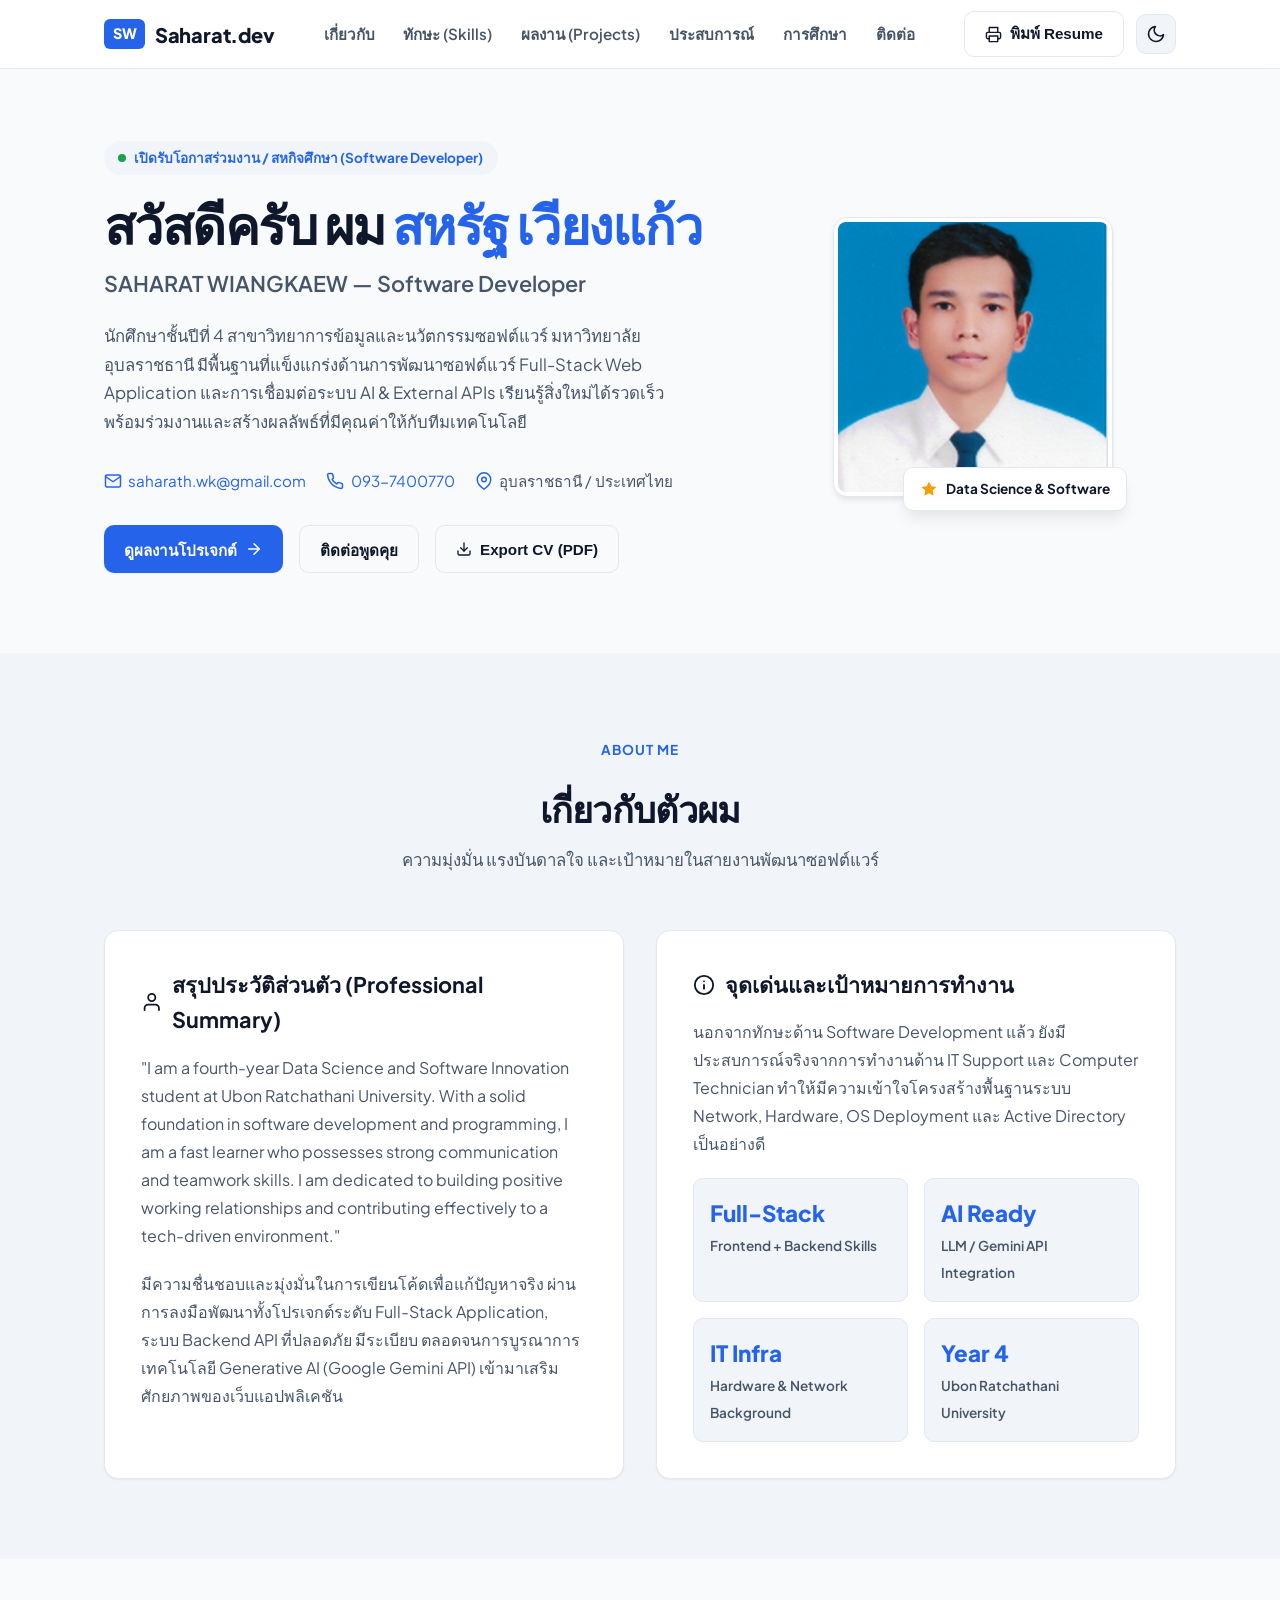
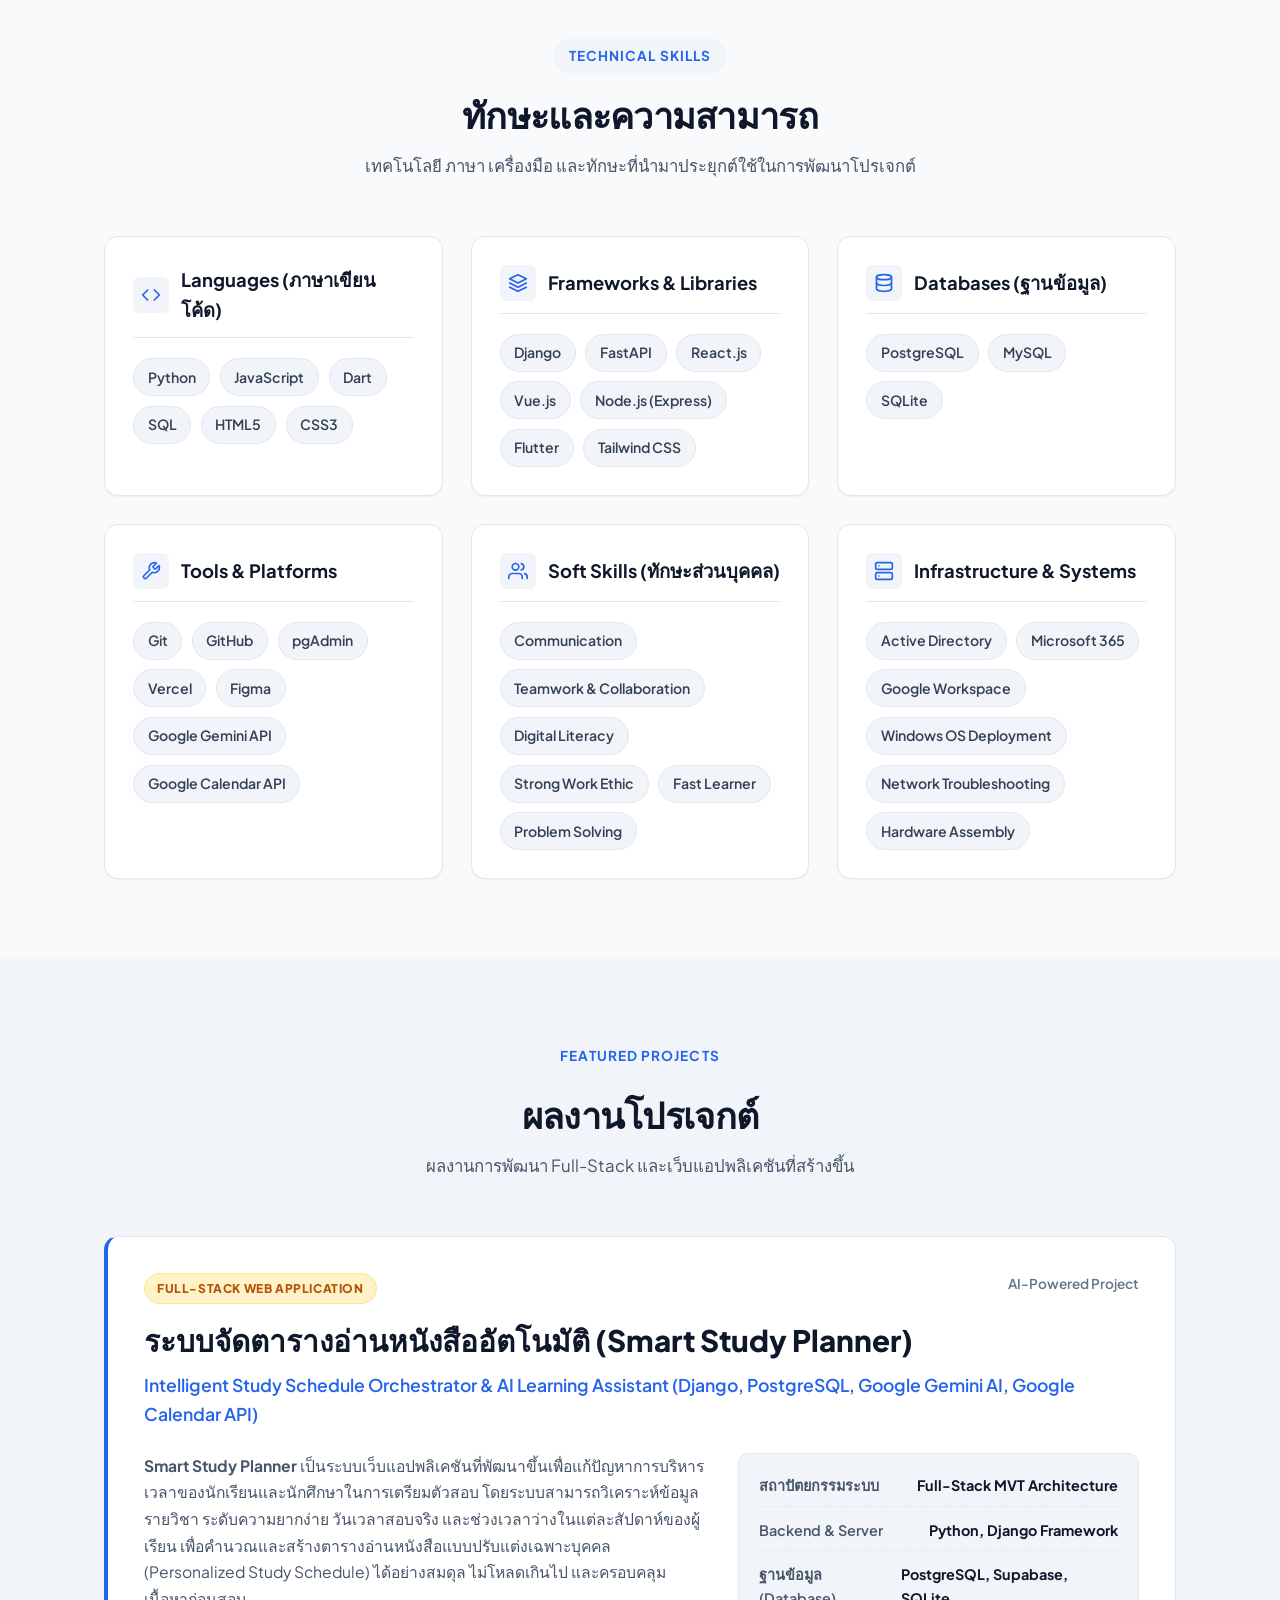
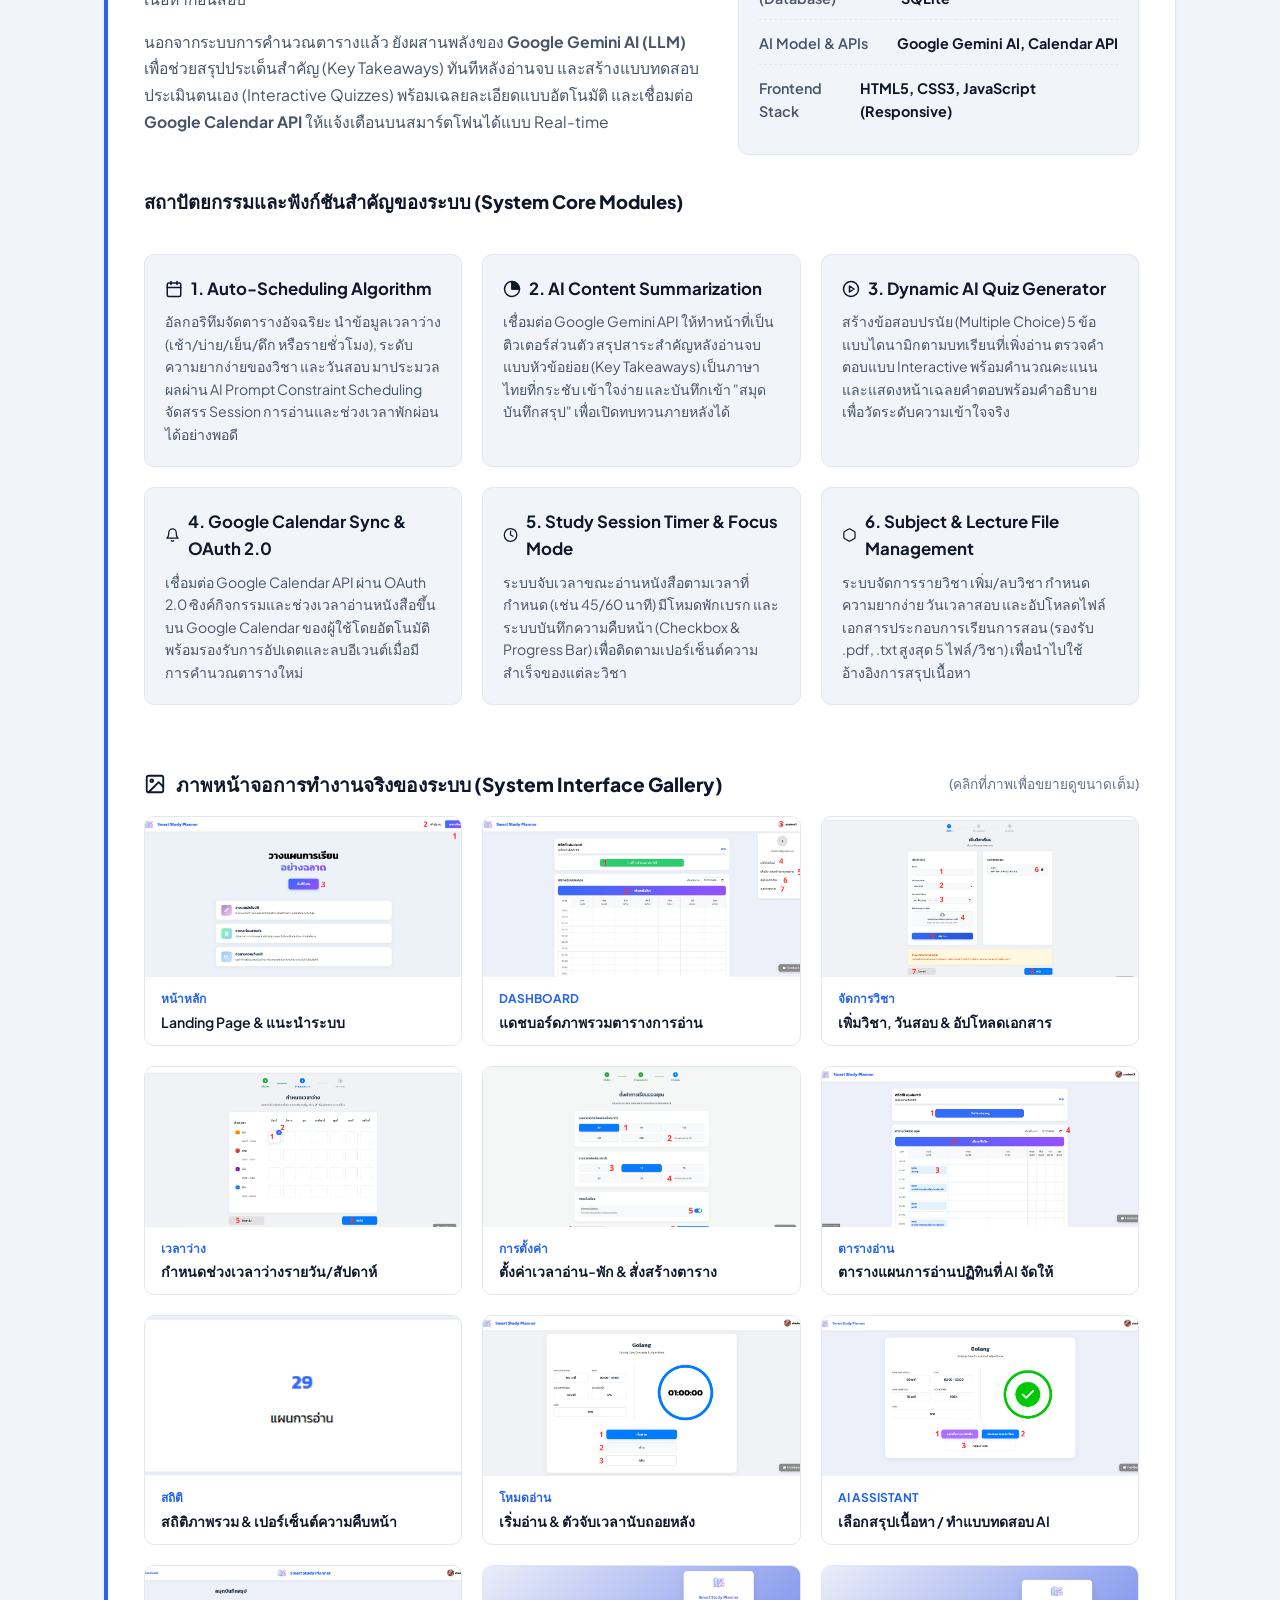
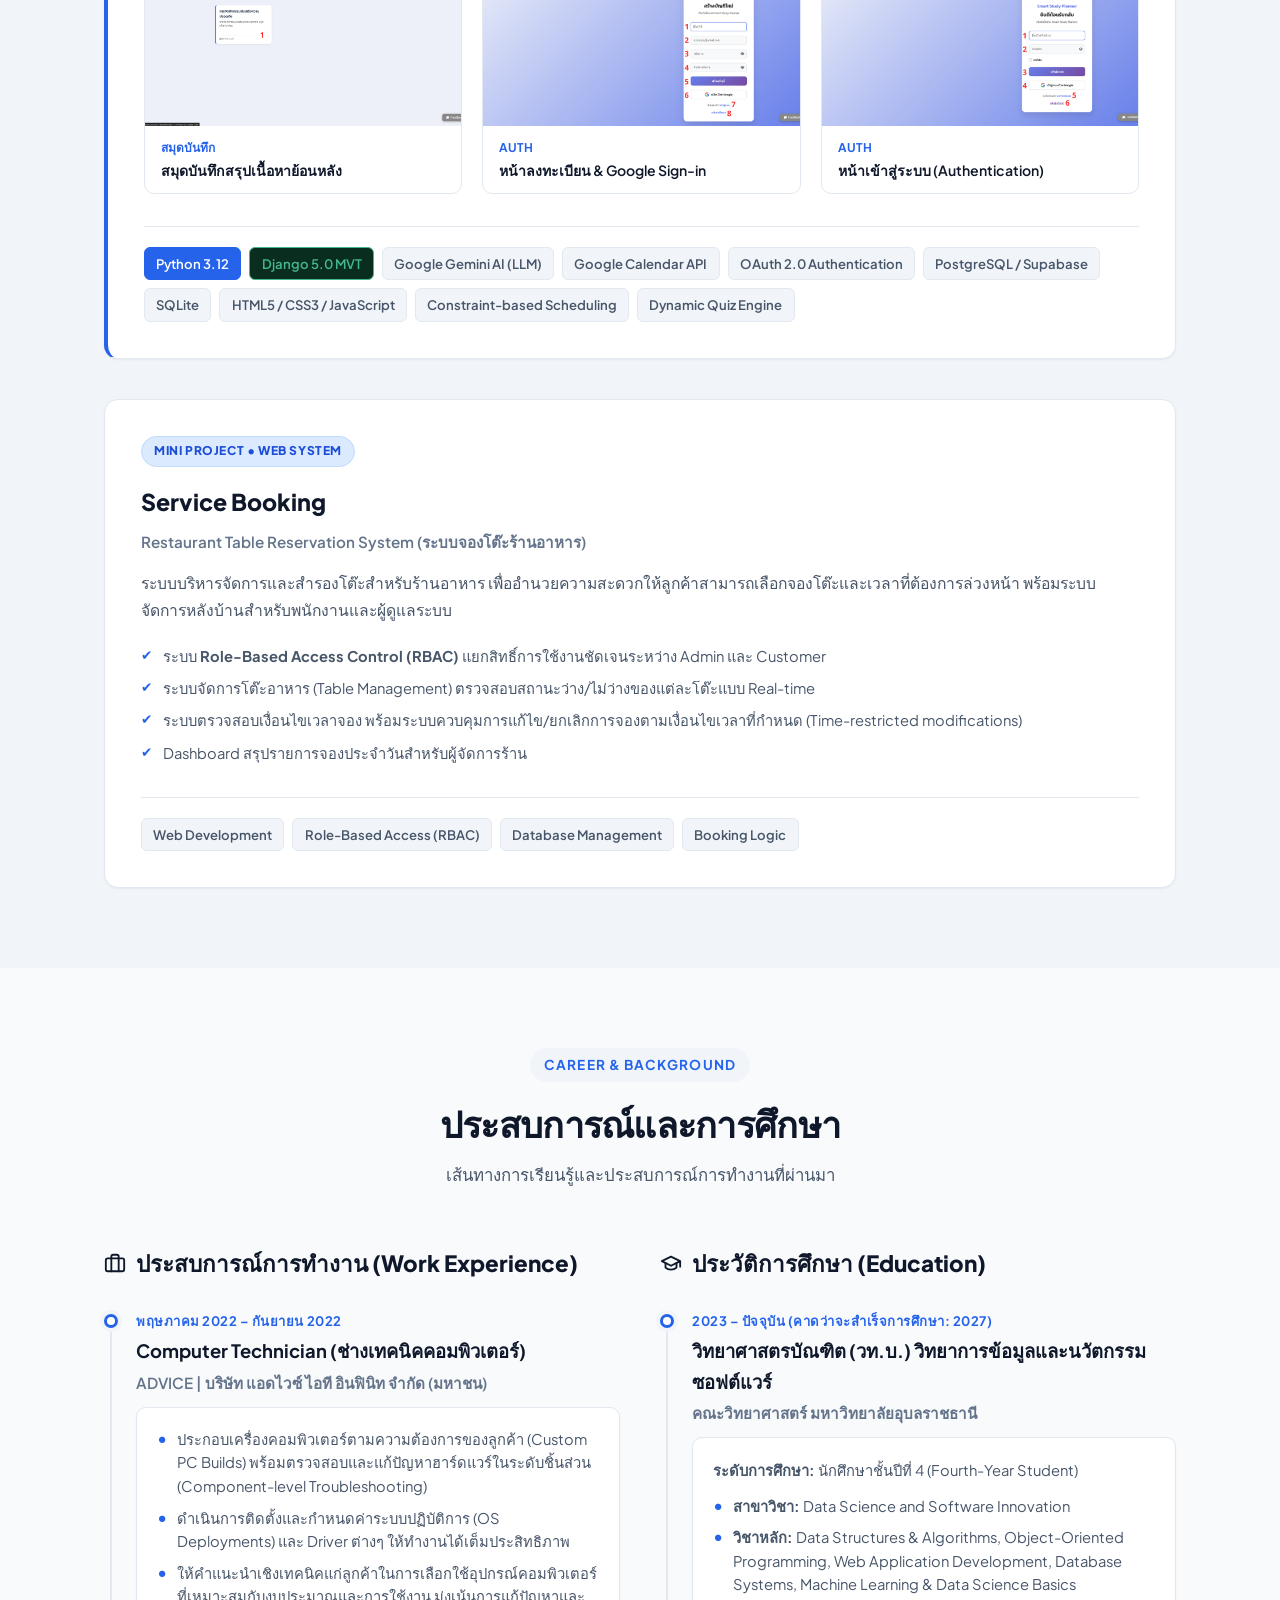
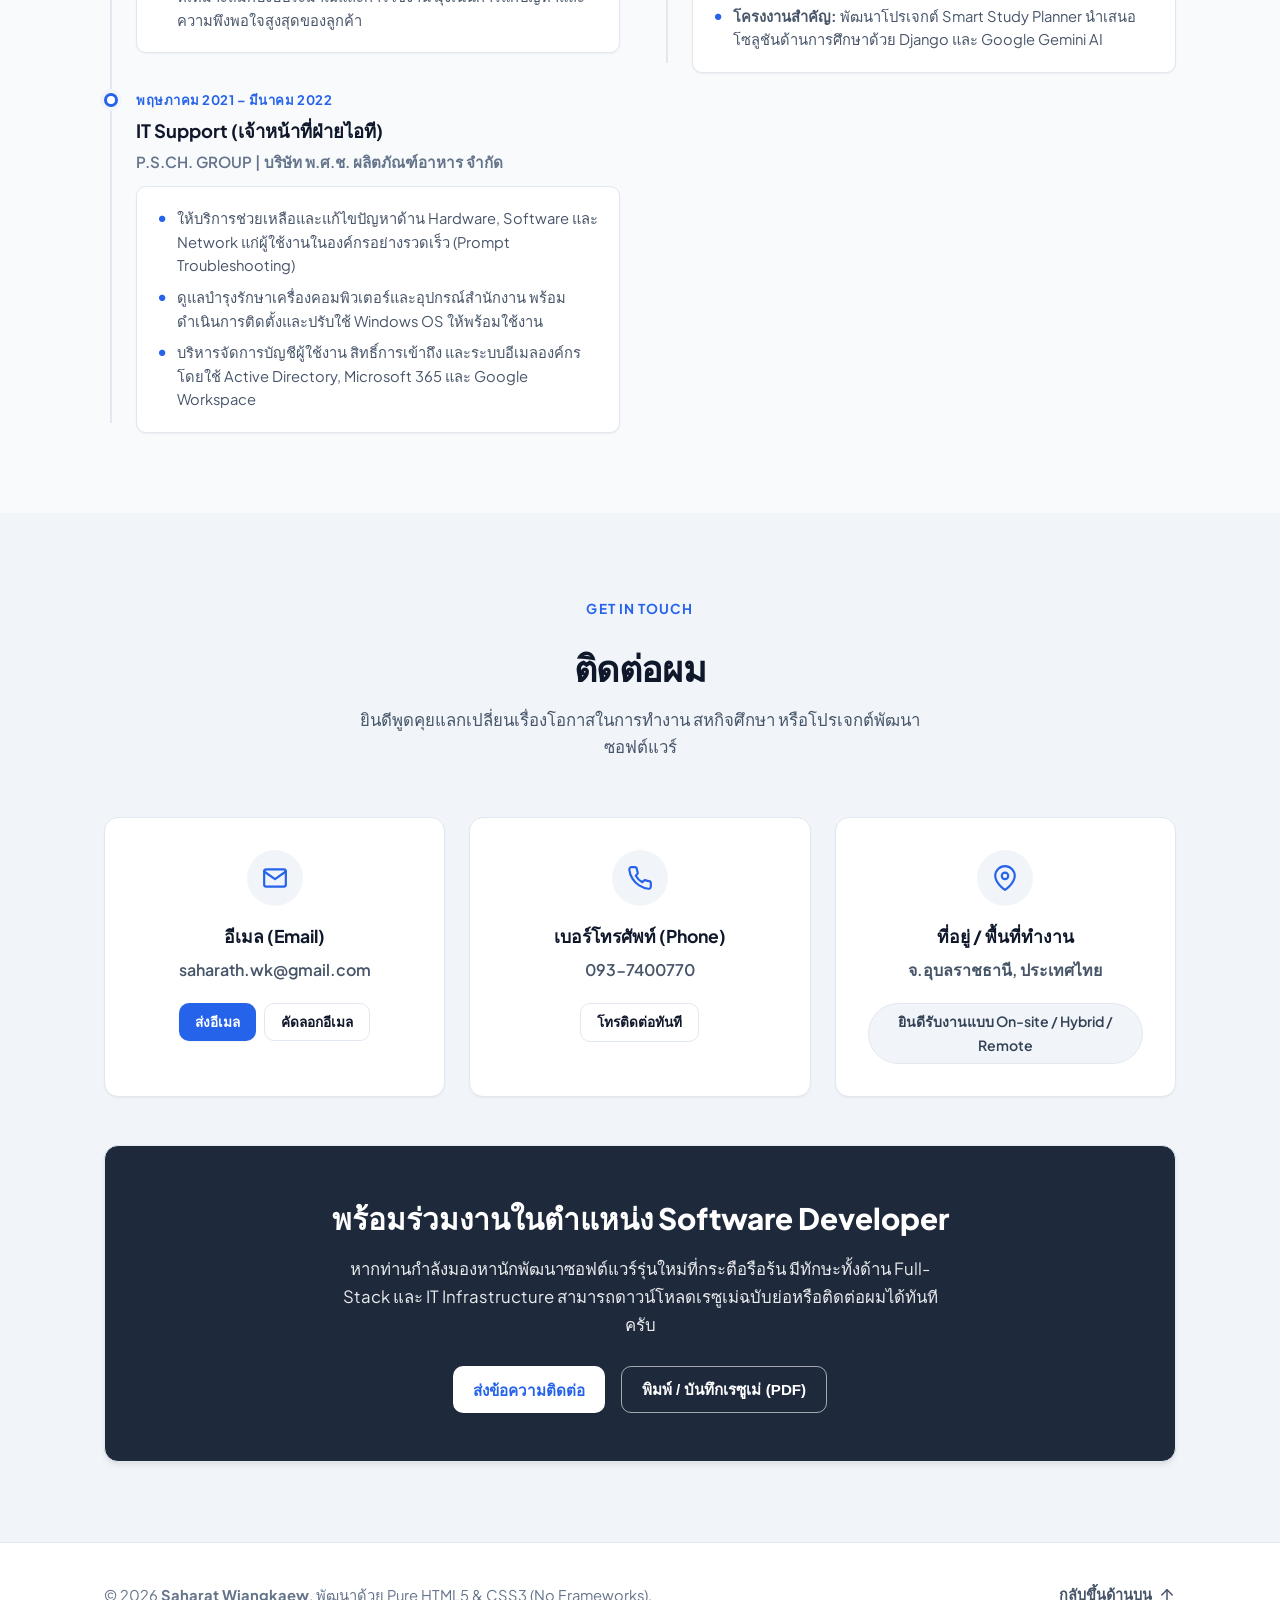
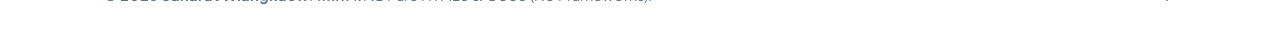
==== commit 5971b5a0: "Remove advisor, curriculum and full doc button from Smart Study Planner" ====
--- a/Portfolio.html
+++ b/Portfolio.html
@@ -368,8 +368,8 @@
           <!-- Project 1: Smart Study Planner (Featured Deep Dive) -->
           <div class="project-card featured-showcase">
             <div style="display: flex; justify-content: space-between; align-items: flex-start; flex-wrap: wrap; gap: 0.5rem; margin-bottom: 0.75rem;">
-              <span class="project-badge-top badge-final" style="margin-bottom: 0;">Senior Project • Full-Stack Web Application</span>
-              <span style="font-size: 0.85rem; color: var(--text-light); font-weight: 600;">ปีการศึกษา 2568 | มหาวิทยาลัยอุบลราชธานี</span>
+              <span class="project-badge-top badge-final" style="margin-bottom: 0;">Full-Stack Web Application</span>
+              <span style="font-size: 0.85rem; color: var(--text-light); font-weight: 600;">AI-Powered Project</span>
             </div>
             
             <h3 class="project-title" style="font-size: 1.85rem; margin-bottom: 0.35rem;">ระบบจัดตารางอ่านหนังสืออัตโนมัติ (Smart Study Planner)</h3>
@@ -383,32 +383,13 @@
                 <p class="project-desc" style="margin-bottom: 1rem;">
                   <strong>Smart Study Planner</strong> เป็นระบบเว็บแอปพลิเคชันที่พัฒนาขึ้นเพื่อแก้ปัญหาการบริหารเวลาของนักเรียนและนักศึกษาในการเตรียมตัวสอบ โดยระบบสามารถวิเคราะห์ข้อมูลรายวิชา ระดับความยากง่าย วันเวลาสอบจริง และช่วงเวลาว่างในแต่ละสัปดาห์ของผู้เรียน เพื่อคำนวณและสร้างตารางอ่านหนังสือแบบปรับแต่งเฉพาะบุคคล (Personalized Study Schedule) ได้อย่างสมดุล ไม่โหลดเกินไป และครอบคลุมเนื้อหาก่อนสอบ
                 </p>
-                <p class="project-desc" style="margin-bottom: 1rem;">
+                <p class="project-desc">
                   นอกจากระบบการคำนวณตารางแล้ว ยังผสานพลังของ <strong>Google Gemini AI (LLM)</strong> เพื่อช่วยสรุปประเด็นสำคัญ (Key Takeaways) ทันทีหลังอ่านจบ และสร้างแบบทดสอบประเมินตนเอง (Interactive Quizzes) พร้อมเฉลยละเอียดแบบอัตโนมัติ และเชื่อมต่อ <strong>Google Calendar API</strong> ให้แจ้งเตือนบนสมาร์ตโฟนได้แบบ Real-time
                 </p>
-                <div style="display: flex; gap: 0.75rem; flex-wrap: wrap; margin-top: 1rem;">
-                  <a href="assets/docs/ระบบจัดตารางอ่านหนังสืออัตโนมัติ.pdf" target="_blank" class="btn btn-outline" style="font-size: 0.88rem; padding: 0.5rem 1rem;">
-                    <svg width="16" height="16" viewBox="0 0 24 24" fill="none" stroke="currentColor" stroke-width="2" stroke-linecap="round" stroke-linejoin="round">
-                      <path d="M14 2H6a2 2 0 0 0-2 2v16a2 2 0 0 0 2 2h12a2 2 0 0 0 2-2V8z"></path>
-                      <polyline points="14 2 14 8 20 8"></polyline>
-                      <line x1="16" y1="13" x2="8" y2="13"></line>
-                      <line x1="16" y1="17" x2="8" y2="17"></line>
-                    </svg>
-                    <span>เปิดอ่านเล่มโครงงานฉบับสมบูรณ์ (PDF)</span>
-                  </a>
-                </div>
               </div>
 
               <!-- Project Metadata Box -->
               <div class="project-meta-box">
-                <div class="meta-row">
-                  <span class="meta-label">อาจารย์ที่ปรึกษา</span>
-                  <span class="meta-value">ผศ.ดร.ไพชยนต์ คงไชย</span>
-                </div>
-                <div class="meta-row">
-                  <span class="meta-label">หลักสูตร / สาขาวิชา</span>
-                  <span class="meta-value">วท.บ. วิทยาการข้อมูลและนวัตกรรมซอฟต์แวร์</span>
-                </div>
                 <div class="meta-row">
                   <span class="meta-label">สถาปัตยกรรมระบบ</span>
                   <span class="meta-value">Full-Stack MVT Architecture</span>
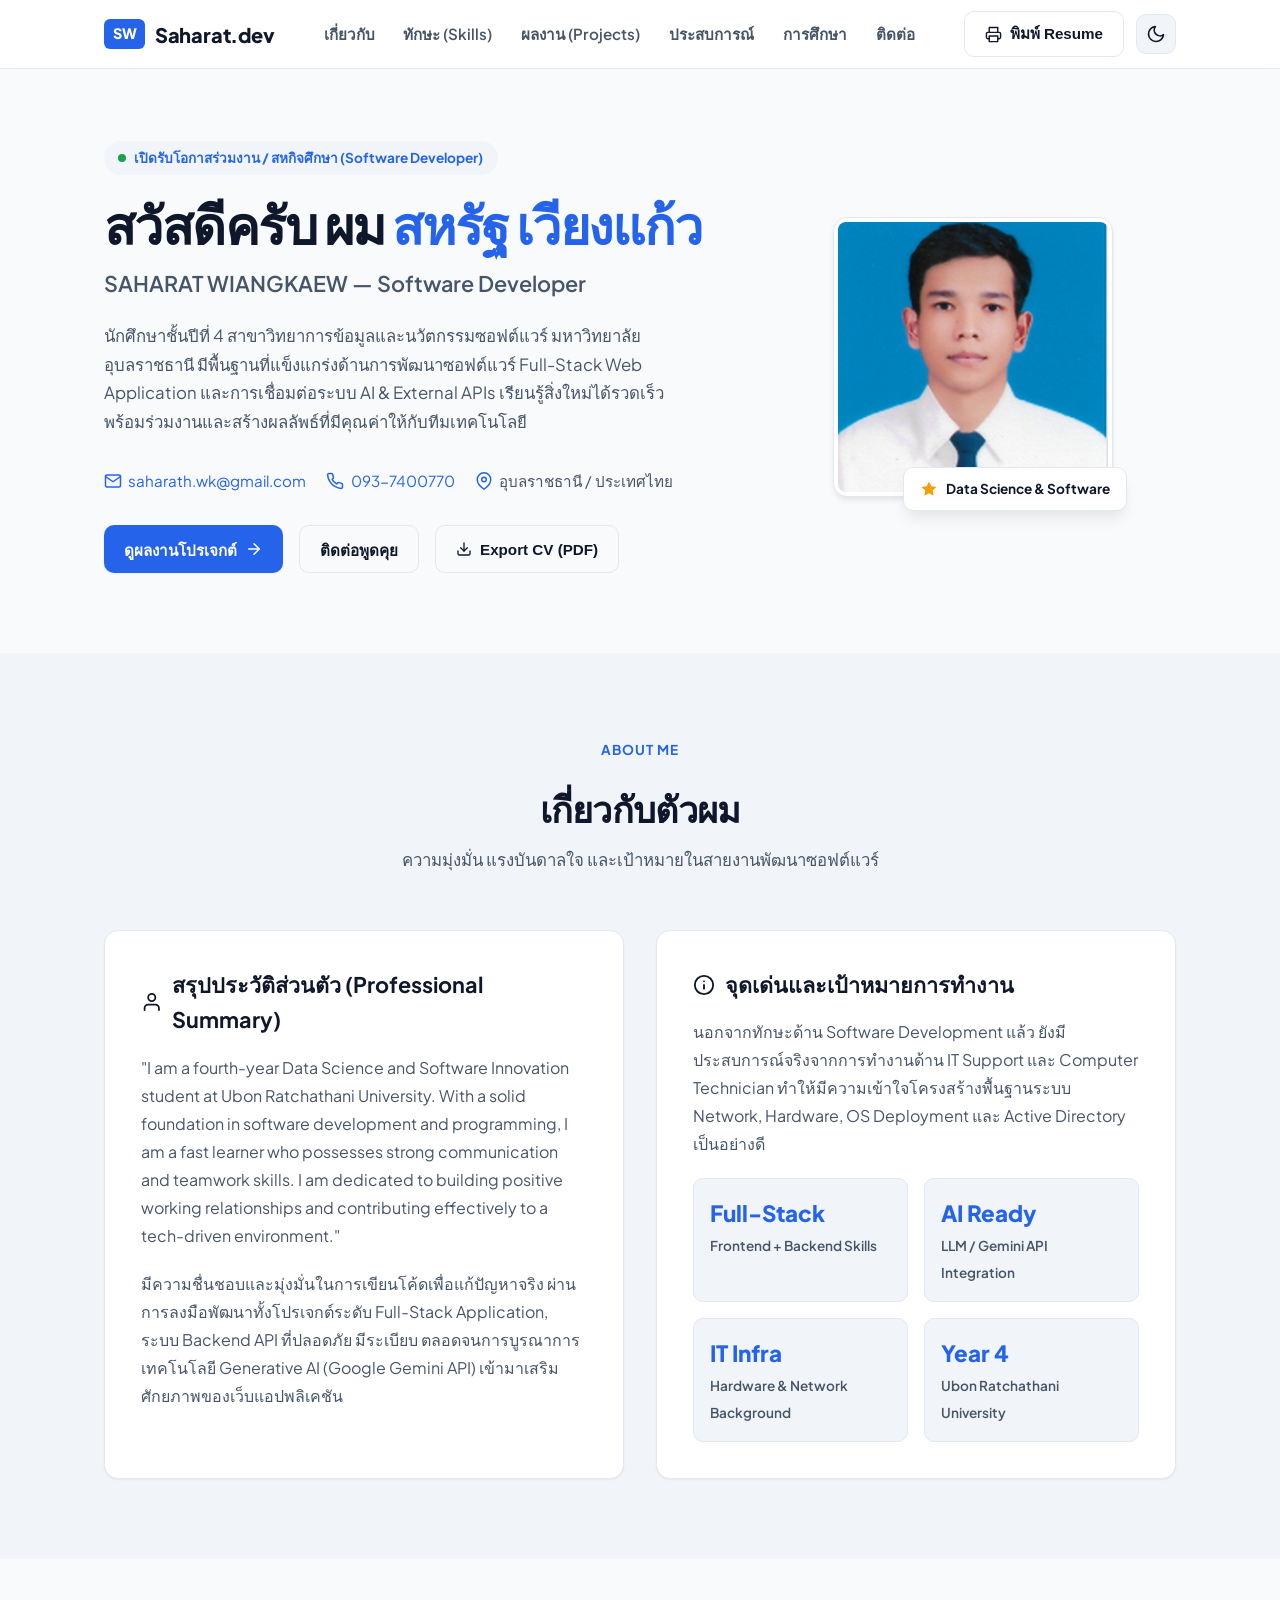
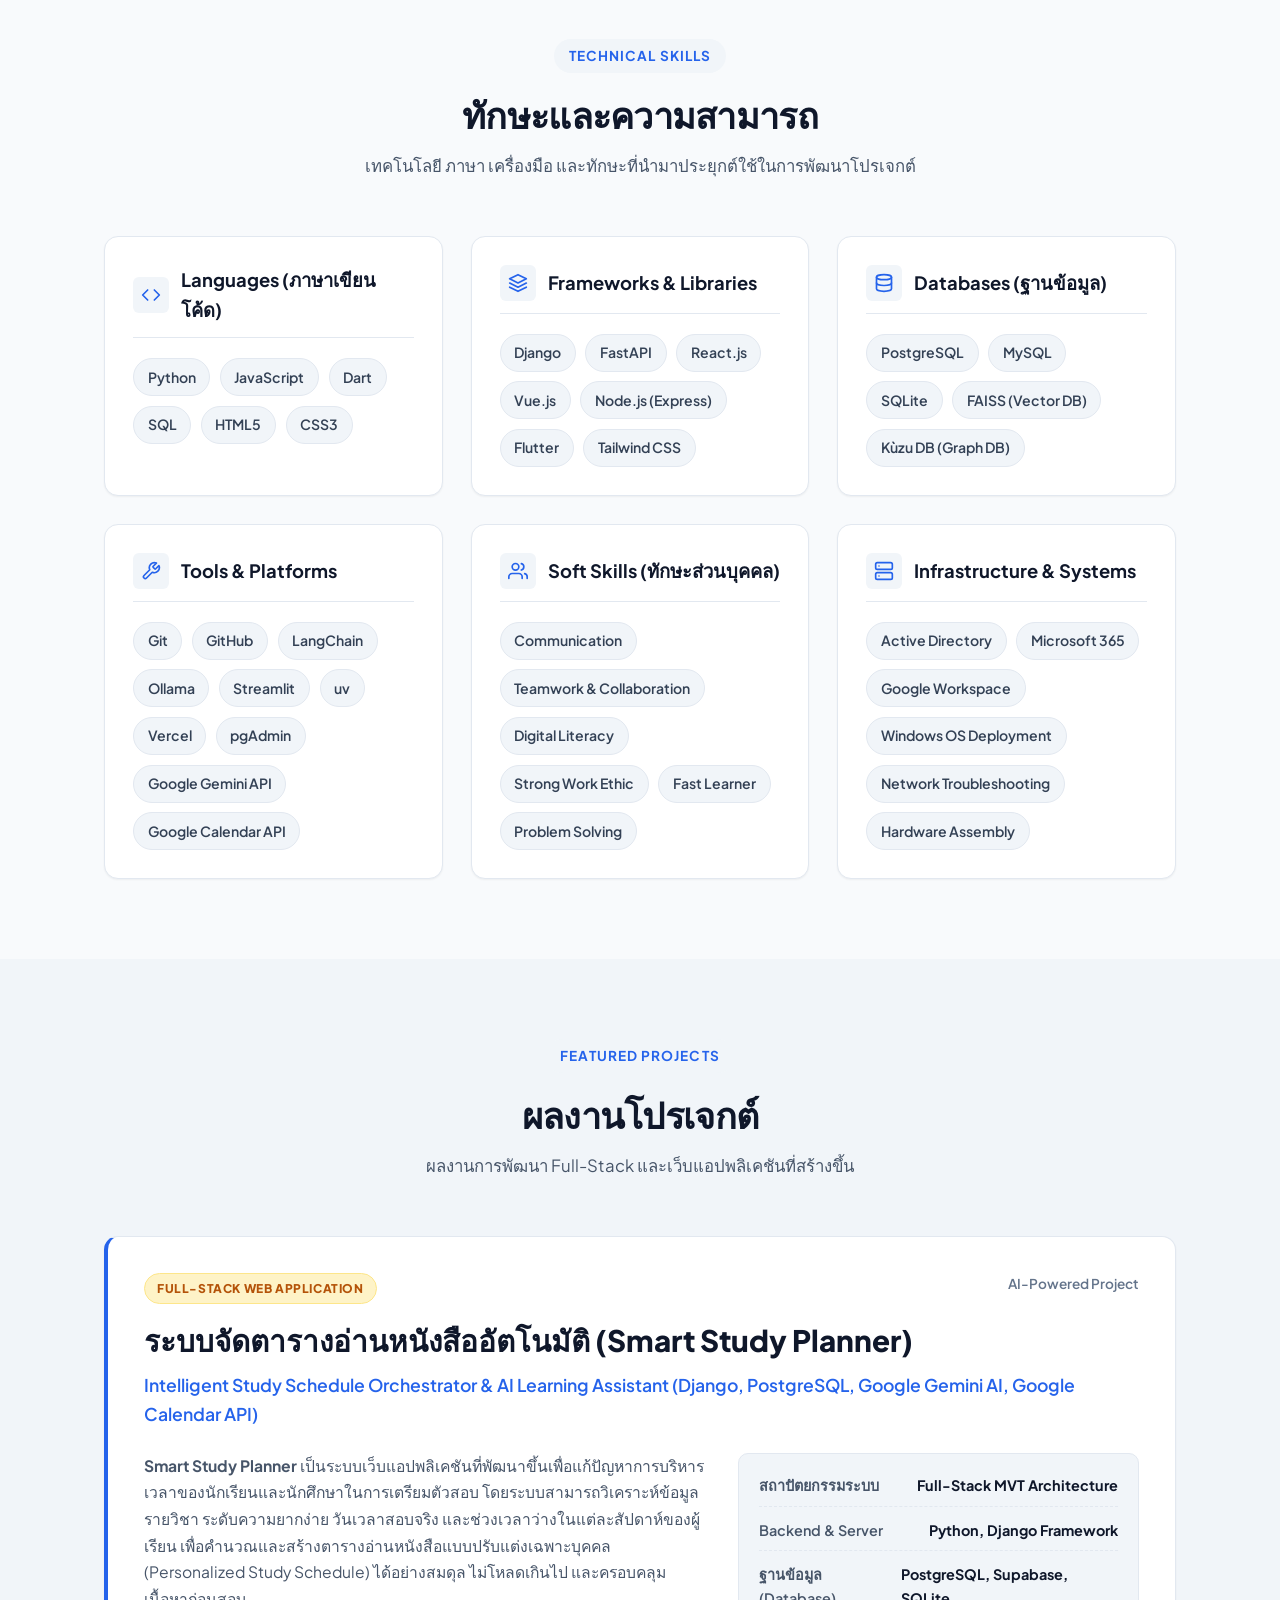
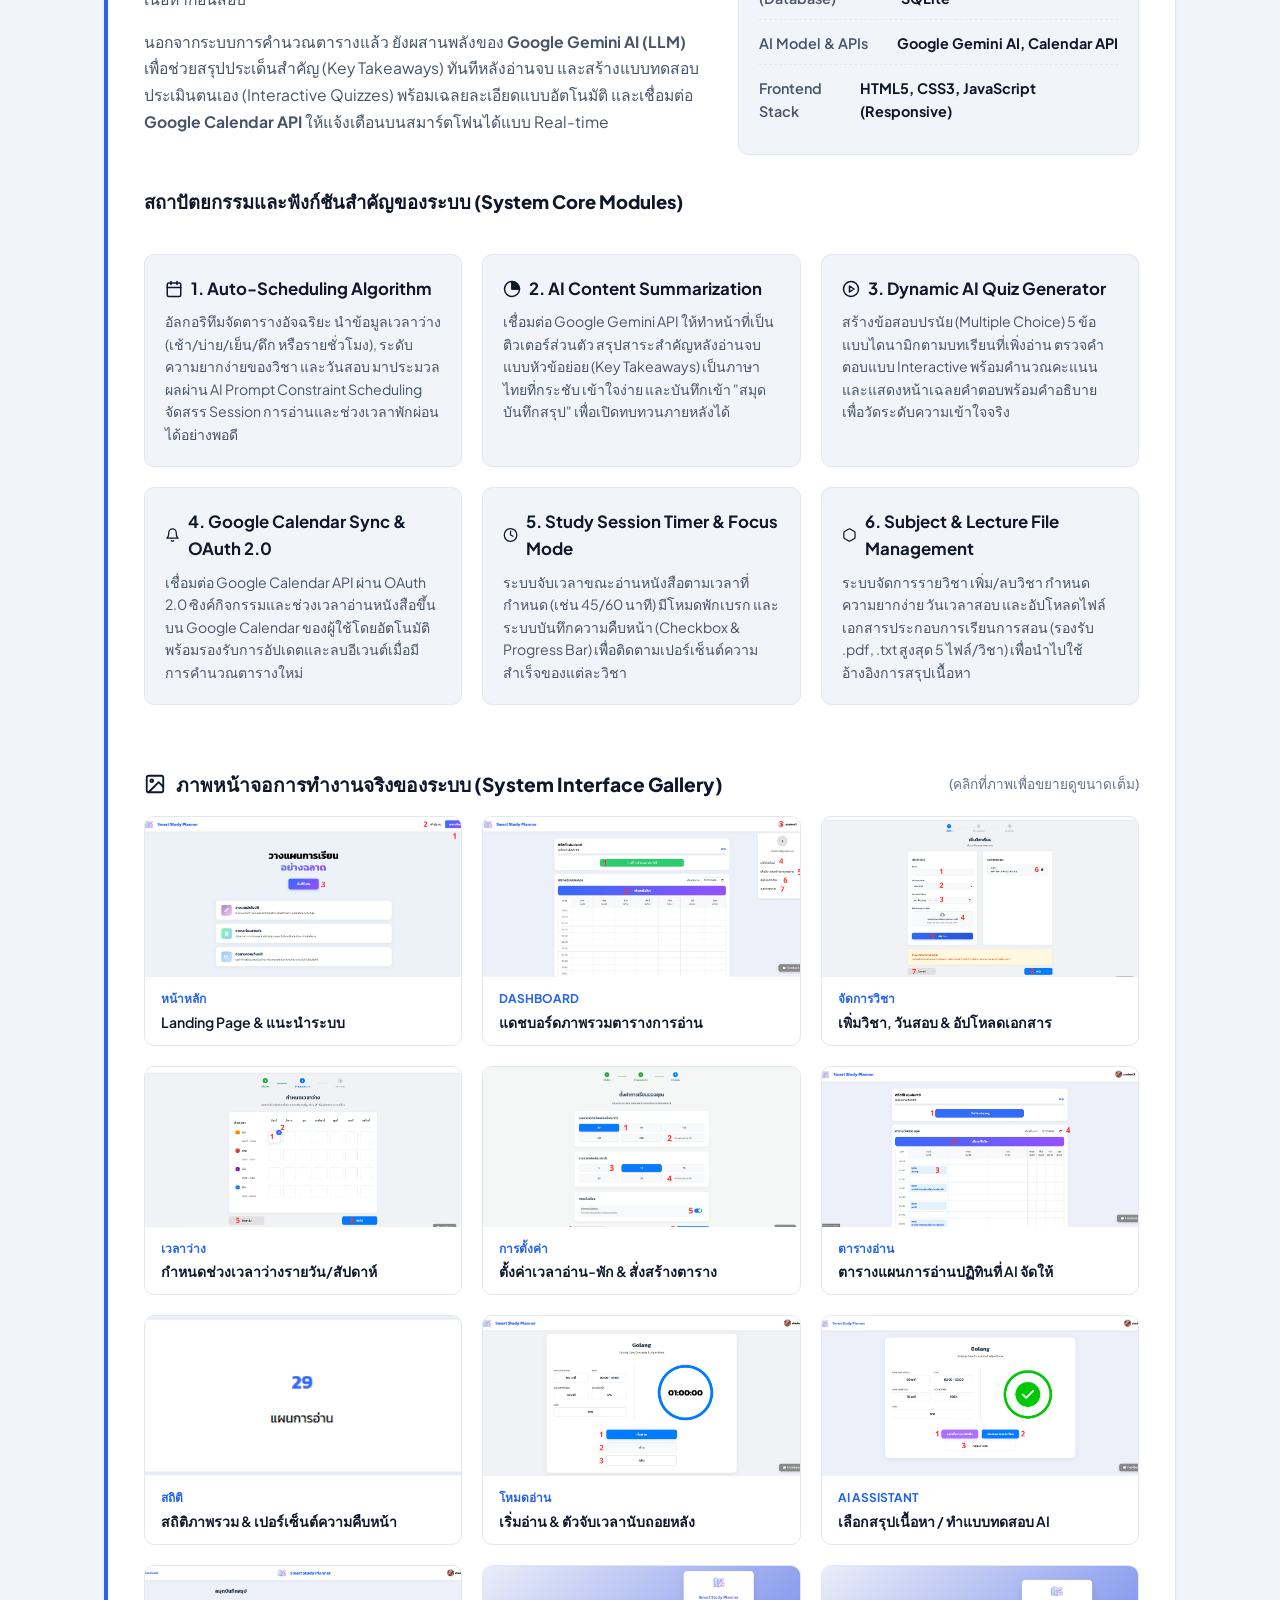
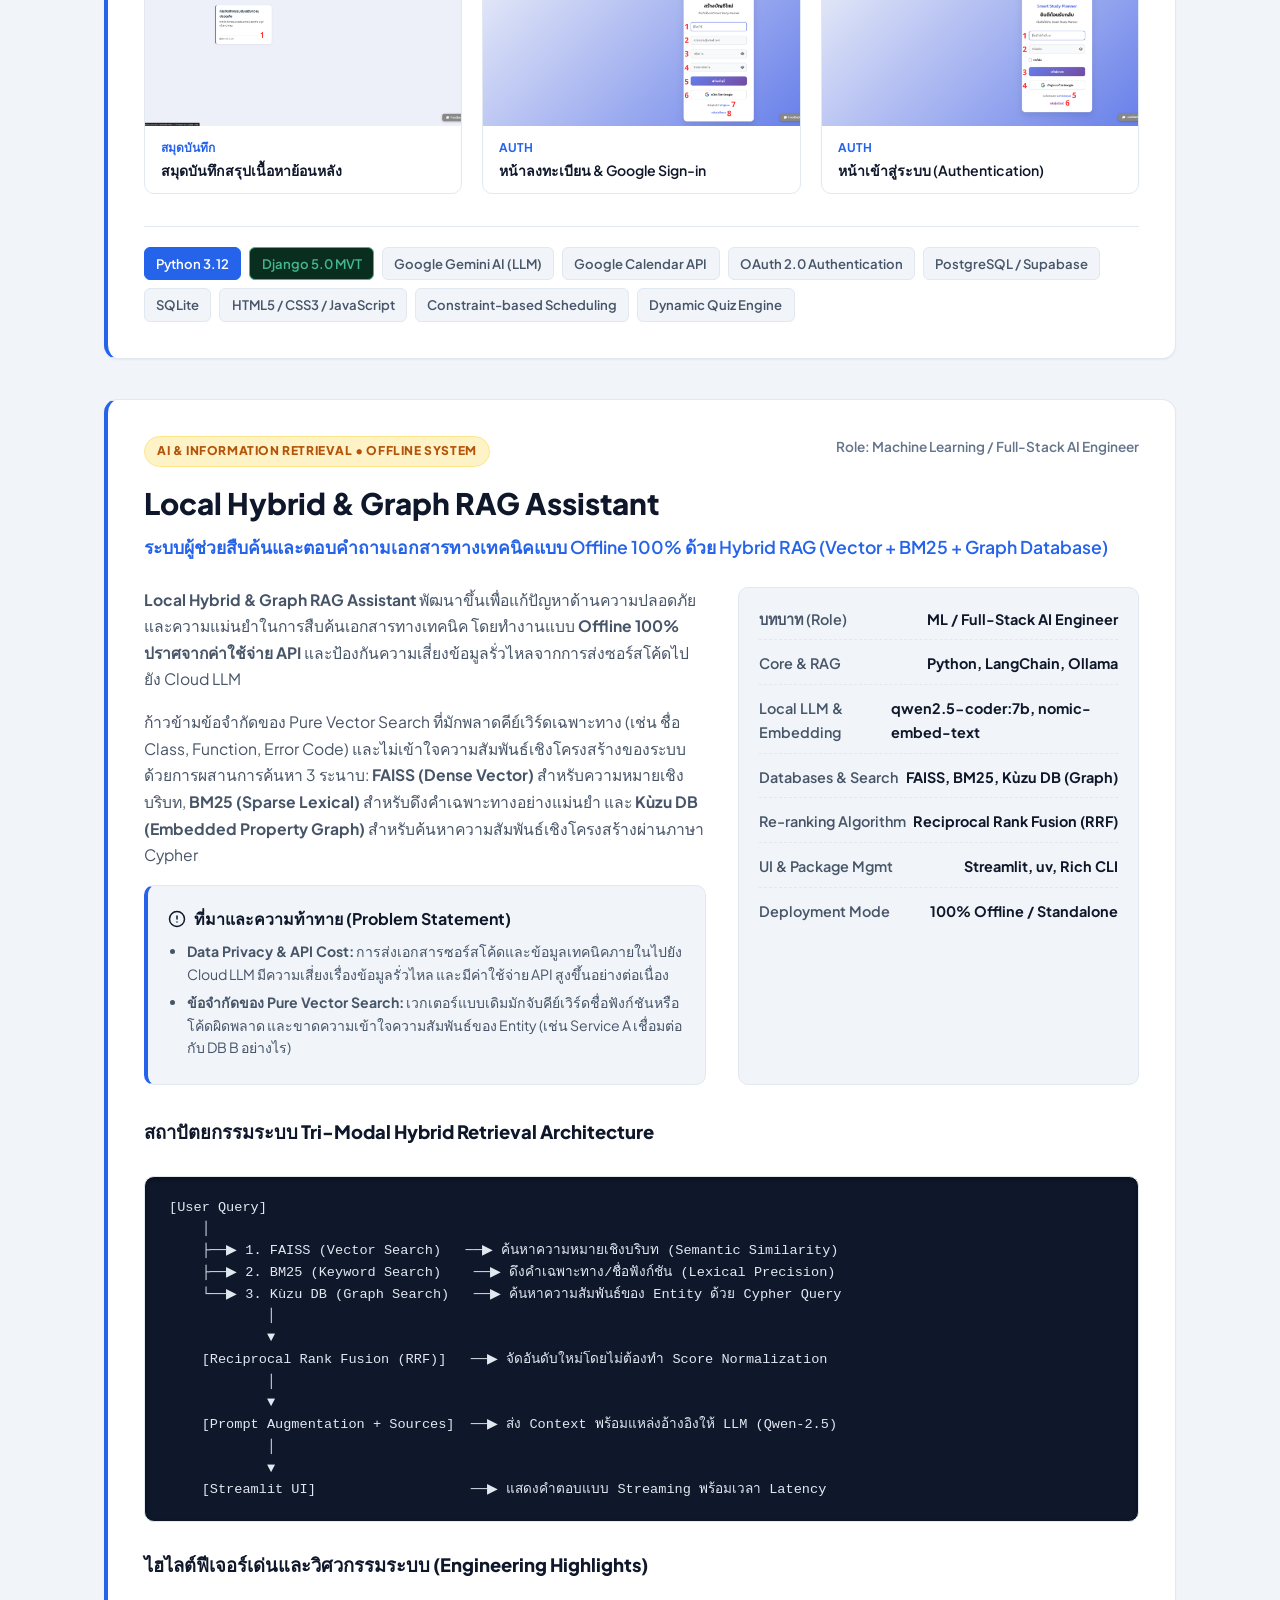
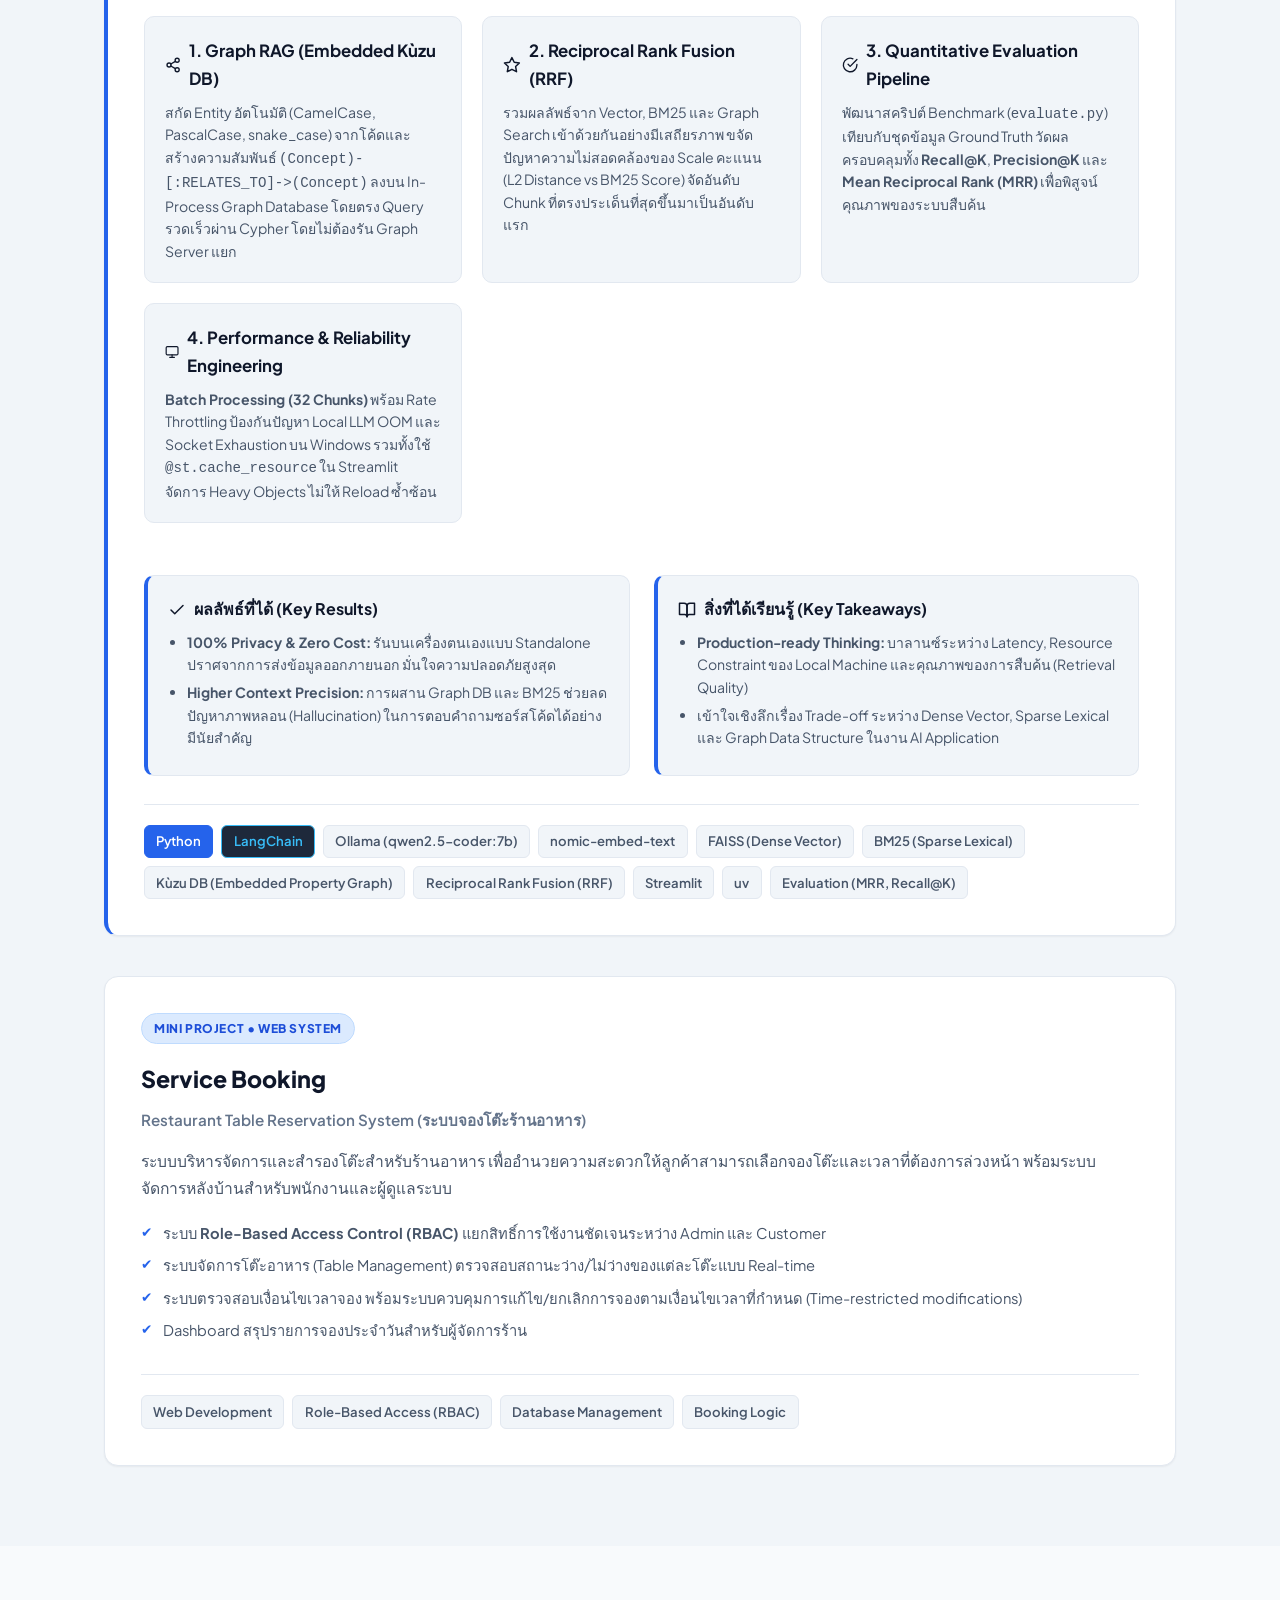
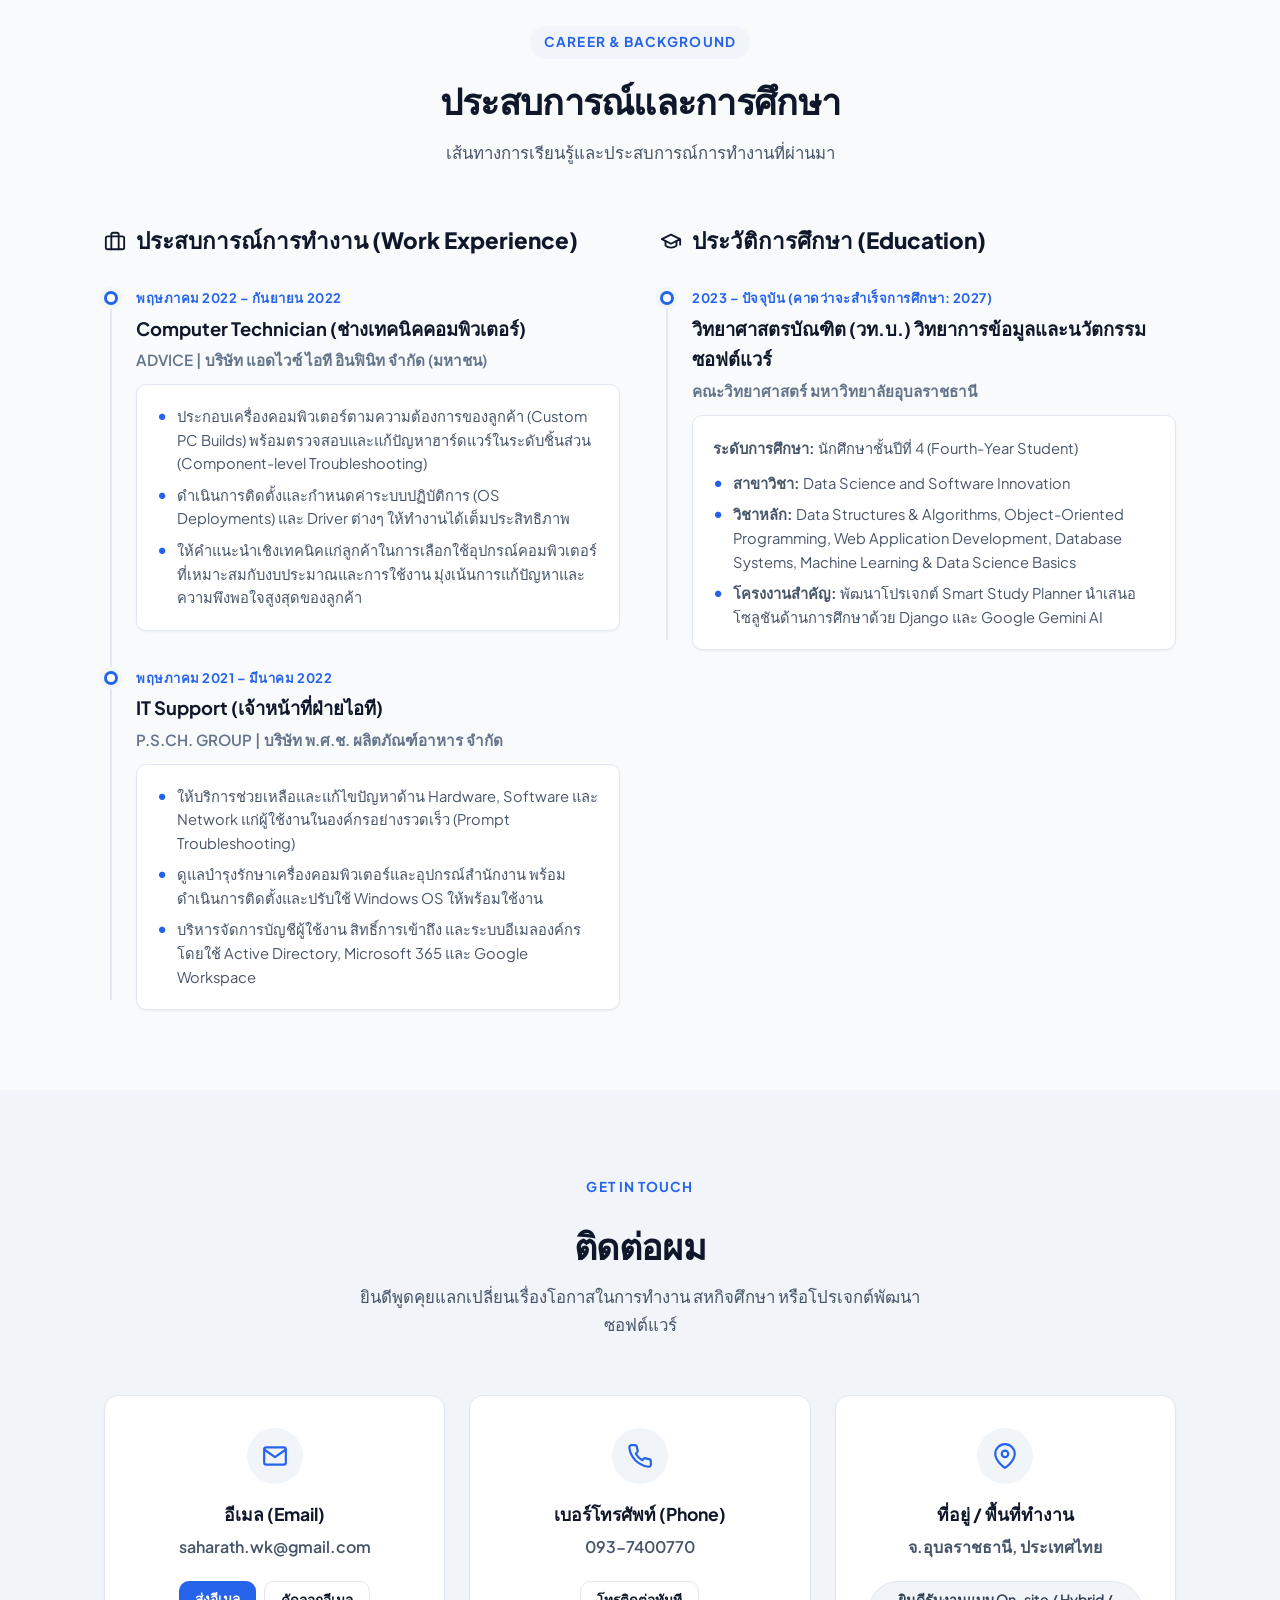
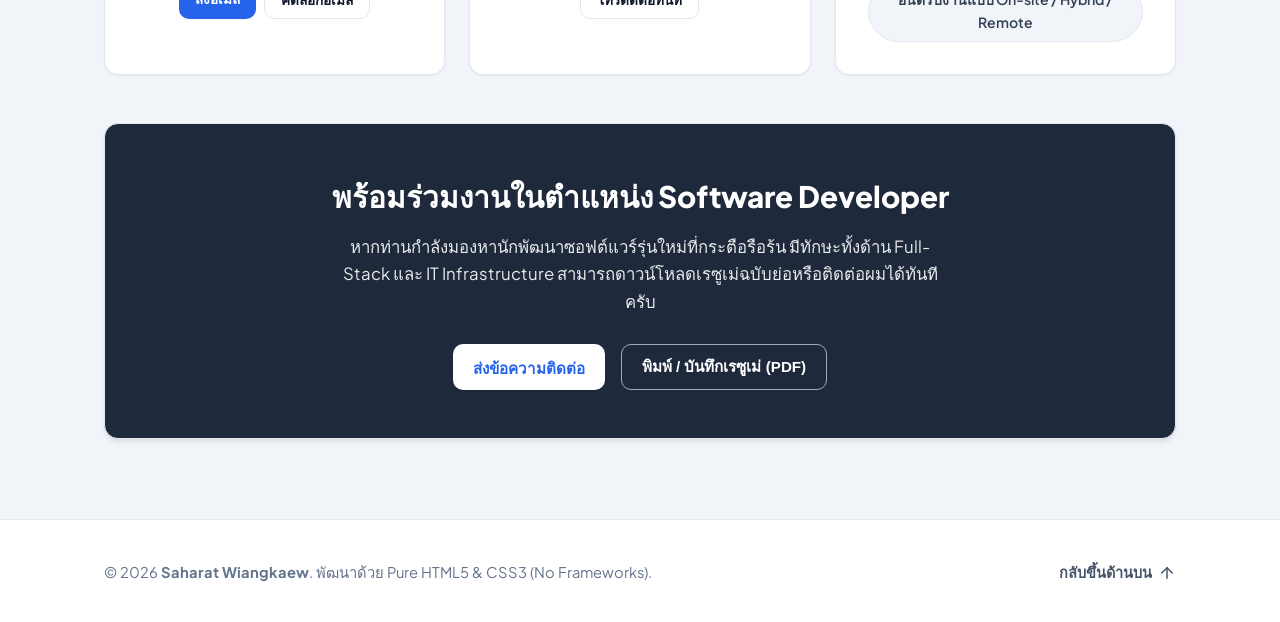
==== commit 9c7511ad: "Add Local Hybrid & Graph RAG Assistant project showcase with Tri-Modal architecture and engineering " ====
--- a/Portfolio.html
+++ b/Portfolio.html
@@ -282,6 +282,8 @@
               <span class="skill-tag">PostgreSQL</span>
               <span class="skill-tag">MySQL</span>
               <span class="skill-tag">SQLite</span>
+              <span class="skill-tag">FAISS (Vector DB)</span>
+              <span class="skill-tag">Kùzu DB (Graph DB)</span>
             </div>
           </div>
 
@@ -298,9 +300,12 @@
             <div class="skill-tags">
               <span class="skill-tag">Git</span>
               <span class="skill-tag">GitHub</span>
+              <span class="skill-tag">LangChain</span>
+              <span class="skill-tag">Ollama</span>
+              <span class="skill-tag">Streamlit</span>
+              <span class="skill-tag">uv</span>
+              <span class="skill-tag">Vercel</span>
               <span class="skill-tag">pgAdmin</span>
-              <span class="skill-tag">Vercel</span>
-              <span class="skill-tag">Figma</span>
               <span class="skill-tag">Google Gemini API</span>
               <span class="skill-tag">Google Calendar API</span>
             </div>
@@ -640,7 +645,184 @@
             </div>
           </div>
 
-          <!-- Project 2: Service Booking (Restaurant Table Reservation System) -->
+          <!-- Project 2: Local Hybrid & Graph RAG Assistant (Featured AI Project) -->
+          <div class="project-card featured-showcase">
+            <div style="display: flex; justify-content: space-between; align-items: flex-start; flex-wrap: wrap; gap: 0.5rem; margin-bottom: 0.75rem;">
+              <span class="project-badge-top badge-final" style="margin-bottom: 0;">AI & Information Retrieval • Offline System</span>
+              <span style="font-size: 0.85rem; color: var(--text-light); font-weight: 600;">Role: Machine Learning / Full-Stack AI Engineer</span>
+            </div>
+
+            <h3 class="project-title" style="font-size: 1.85rem; margin-bottom: 0.35rem;">Local Hybrid & Graph RAG Assistant</h3>
+            <div class="project-subtitle" style="font-size: 1.1rem; color: var(--primary); margin-bottom: 1.5rem;">
+              ระบบผู้ช่วยสืบค้นและตอบคำถามเอกสารทางเทคนิคแบบ Offline 100% ด้วย Hybrid RAG (Vector + BM25 + Graph Database)
+            </div>
+
+            <!-- Overview Grid: Problem Statement + Metadata -->
+            <div class="project-overview-grid">
+              <div>
+                <p class="project-desc" style="margin-bottom: 1rem;">
+                  <strong>Local Hybrid & Graph RAG Assistant</strong> พัฒนาขึ้นเพื่อแก้ปัญหาด้านความปลอดภัยและความแม่นยำในการสืบค้นเอกสารทางเทคนิค โดยทำงานแบบ <strong>Offline 100% ปราศจากค่าใช้จ่าย API</strong> และป้องกันความเสี่ยงข้อมูลรั่วไหลจากการส่งซอร์สโค้ดไปยัง Cloud LLM
+                </p>
+                <p class="project-desc" style="margin-bottom: 1rem;">
+                  ก้าวข้ามข้อจำกัดของ Pure Vector Search ที่มักพลาดคีย์เวิร์ดเฉพาะทาง (เช่น ชื่อ Class, Function, Error Code) และไม่เข้าใจความสัมพันธ์เชิงโครงสร้างของระบบ ด้วยการผสานการค้นหา 3 ระนาบ: <strong>FAISS (Dense Vector)</strong> สำหรับความหมายเชิงบริบท, <strong>BM25 (Sparse Lexical)</strong> สำหรับดึงคำเฉพาะทางอย่างแม่นยำ และ <strong>Kùzu DB (Embedded Property Graph)</strong> สำหรับค้นหาความสัมพันธ์เชิงโครงสร้างผ่านภาษา Cypher
+                </p>
+
+                <!-- Problem Statement Banner -->
+                <div class="info-banner" style="margin-top: 1rem;">
+                  <h4>
+                    <svg width="18" height="18" viewBox="0 0 24 24" fill="none" stroke="currentColor" stroke-width="2" stroke-linecap="round" stroke-linejoin="round"><circle cx="12" cy="12" r="10"></circle><line x1="12" y1="8" x2="12" y2="12"></line><line x1="12" y1="16" x2="12.01" y2="16"></line></svg>
+                    ที่มาและความท้าทาย (Problem Statement)
+                  </h4>
+                  <ul>
+                    <li><strong>Data Privacy & API Cost:</strong> การส่งเอกสารซอร์สโค้ดและข้อมูลเทคนิคภายในไปยัง Cloud LLM มีความเสี่ยงเรื่องข้อมูลรั่วไหล และมีค่าใช้จ่าย API สูงขึ้นอย่างต่อเนื่อง</li>
+                    <li><strong>ข้อจำกัดของ Pure Vector Search:</strong> เวกเตอร์แบบเดิมมักจับคีย์เวิร์ดชื่อฟังก์ชันหรือโค้ดผิดพลาด และขาดความเข้าใจความสัมพันธ์ของ Entity (เช่น Service A เชื่อมต่อกับ DB B อย่างไร)</li>
+                  </ul>
+                </div>
+              </div>
+
+              <!-- Project Metadata Box -->
+              <div class="project-meta-box">
+                <div class="meta-row">
+                  <span class="meta-label">บทบาท (Role)</span>
+                  <span class="meta-value">ML / Full-Stack AI Engineer</span>
+                </div>
+                <div class="meta-row">
+                  <span class="meta-label">Core & RAG</span>
+                  <span class="meta-value">Python, LangChain, Ollama</span>
+                </div>
+                <div class="meta-row">
+                  <span class="meta-label">Local LLM & Embedding</span>
+                  <span class="meta-value">qwen2.5-coder:7b, nomic-embed-text</span>
+                </div>
+                <div class="meta-row">
+                  <span class="meta-label">Databases & Search</span>
+                  <span class="meta-value">FAISS, BM25, Kùzu DB (Graph)</span>
+                </div>
+                <div class="meta-row">
+                  <span class="meta-label">Re-ranking Algorithm</span>
+                  <span class="meta-value">Reciprocal Rank Fusion (RRF)</span>
+                </div>
+                <div class="meta-row">
+                  <span class="meta-label">UI & Package Mgmt</span>
+                  <span class="meta-value">Streamlit, uv, Rich CLI</span>
+                </div>
+                <div class="meta-row">
+                  <span class="meta-label">Deployment Mode</span>
+                  <span class="meta-value">100% Offline / Standalone</span>
+                </div>
+              </div>
+            </div>
+
+            <!-- Architecture Flow Diagram -->
+            <h4 style="font-size: 1.15rem; font-weight: 800; color: var(--text-main); margin-bottom: 0.5rem;">
+              สถาปัตยกรรมระบบ Tri-Modal Hybrid Retrieval Architecture
+            </h4>
+            <div class="arch-diagram-box">
+<pre>[User Query]
+    │
+    ├──▶ 1. FAISS (Vector Search)   ──▶ ค้นหาความหมายเชิงบริบท (Semantic Similarity)
+    ├──▶ 2. BM25 (Keyword Search)    ──▶ ดึงคำเฉพาะทาง/ชื่อฟังก์ชัน (Lexical Precision)
+    └──▶ 3. Kùzu DB (Graph Search)   ──▶ ค้นหาความสัมพันธ์ของ Entity ด้วย Cypher Query
+            │
+            ▼
+    [Reciprocal Rank Fusion (RRF)]   ──▶ จัดอันดับใหม่โดยไม่ต้องทำ Score Normalization
+            │
+            ▼
+    [Prompt Augmentation + Sources]  ──▶ ส่ง Context พร้อมแหล่งอ้างอิงให้ LLM (Qwen-2.5)
+            │
+            ▼
+    [Streamlit UI]                   ──▶ แสดงคำตอบแบบ Streaming พร้อมเวลา Latency</pre>
+            </div>
+
+            <!-- Key Features & Engineering Highlights -->
+            <h4 style="font-size: 1.15rem; font-weight: 800; color: var(--text-main); margin-bottom: 0.75rem;">
+              ไฮไลต์ฟีเจอร์เด่นและวิศวกรรมระบบ (Engineering Highlights)
+            </h4>
+
+            <div class="system-modules-grid">
+              <div class="module-card">
+                <h4>
+                  <svg width="18" height="18" viewBox="0 0 24 24" fill="none" stroke="currentColor" stroke-width="2" stroke-linecap="round" stroke-linejoin="round"><circle cx="18" cy="5" r="3"></circle><circle cx="6" cy="12" r="3"></circle><circle cx="18" cy="19" r="3"></circle><line x1="8.59" y1="13.51" x2="15.42" y2="17.49"></line><line x1="15.41" y1="6.51" x2="8.59" y2="10.49"></line></svg>
+                  1. Graph RAG (Embedded Kùzu DB)
+                </h4>
+                <p>
+                  สกัด Entity อัตโนมัติ (CamelCase, PascalCase, snake_case) จากโค้ดและสร้างความสัมพันธ์ <code>(Concept)-[:RELATES_TO]->(Concept)</code> ลงบน In-Process Graph Database โดยตรง Query รวดเร็วผ่าน Cypher โดยไม่ต้องรัน Graph Server แยก
+                </p>
+              </div>
+
+              <div class="module-card">
+                <h4>
+                  <svg width="18" height="18" viewBox="0 0 24 24" fill="none" stroke="currentColor" stroke-width="2" stroke-linecap="round" stroke-linejoin="round"><polygon points="12 2 15.09 8.26 22 9.27 17 14.14 18.18 21.02 12 17.77 5.82 21.02 7 14.14 2 9.27 8.91 8.26 12 2"></polygon></svg>
+                  2. Reciprocal Rank Fusion (RRF)
+                </h4>
+                <p>
+                  รวมผลลัพธ์จาก Vector, BM25 และ Graph Search เข้าด้วยกันอย่างมีเสถียรภาพ ขจัดปัญหาความไม่สอดคล้องของ Scale คะแนน (L2 Distance vs BM25 Score) จัดอันดับ Chunk ที่ตรงประเด็นที่สุดขึ้นมาเป็นอันดับแรก
+                </p>
+              </div>
+
+              <div class="module-card">
+                <h4>
+                  <svg width="18" height="18" viewBox="0 0 24 24" fill="none" stroke="currentColor" stroke-width="2" stroke-linecap="round" stroke-linejoin="round"><path d="M22 11.08V12a10 10 0 1 1-5.93-9.14"></path><polyline points="22 4 12 14.01 9 11.01"></polyline></svg>
+                  3. Quantitative Evaluation Pipeline
+                </h4>
+                <p>
+                  พัฒนาสคริปต์ Benchmark (<code>evaluate.py</code>) เทียบกับชุดข้อมูล Ground Truth วัดผลครอบคลุมทั้ง <strong>Recall@K</strong>, <strong>Precision@K</strong> และ <strong>Mean Reciprocal Rank (MRR)</strong> เพื่อพิสูจน์คุณภาพของระบบสืบค้น
+                </p>
+              </div>
+
+              <div class="module-card">
+                <h4>
+                  <svg width="18" height="18" viewBox="0 0 24 24" fill="none" stroke="currentColor" stroke-width="2" stroke-linecap="round" stroke-linejoin="round"><rect x="2" y="3" width="20" height="14" rx="2" ry="2"></rect><line x1="8" y1="21" x2="16" y2="21"></line><line x1="12" y1="17" x2="12" y2="21"></line></svg>
+                  4. Performance & Reliability Engineering
+                </h4>
+                <p>
+                  <strong>Batch Processing (32 Chunks)</strong> พร้อม Rate Throttling ป้องกันปัญหา Local LLM OOM และ Socket Exhaustion บน Windows รวมทั้งใช้ <code>@st.cache_resource</code> ใน Streamlit จัดการ Heavy Objects ไม่ให้ Reload ซ้ำซ้อน
+                </p>
+              </div>
+            </div>
+
+            <!-- Results & Key Takeaways -->
+            <div class="features-two-col">
+              <div class="info-banner">
+                <h4>
+                  <svg width="18" height="18" viewBox="0 0 24 24" fill="none" stroke="currentColor" stroke-width="2" stroke-linecap="round" stroke-linejoin="round"><polyline points="20 6 9 17 4 12"></polyline></svg>
+                  ผลลัพธ์ที่ได้ (Key Results)
+                </h4>
+                <ul>
+                  <li><strong>100% Privacy & Zero Cost:</strong> รันบนเครื่องตนเองแบบ Standalone ปราศจากการส่งข้อมูลออกภายนอก มั่นใจความปลอดภัยสูงสุด</li>
+                  <li><strong>Higher Context Precision:</strong> การผสาน Graph DB และ BM25 ช่วยลดปัญหาภาพหลอน (Hallucination) ในการตอบคำถามซอร์สโค้ดได้อย่างมีนัยสำคัญ</li>
+                </ul>
+              </div>
+
+              <div class="info-banner">
+                <h4>
+                  <svg width="18" height="18" viewBox="0 0 24 24" fill="none" stroke="currentColor" stroke-width="2" stroke-linecap="round" stroke-linejoin="round"><path d="M2 3h6a4 4 0 0 1 4 4v14a3 3 0 0 0-3-3H2z"></path><path d="M22 3h-6a4 4 0 0 0-4 4v14a3 3 0 0 1 3-3h7z"></path></svg>
+                  สิ่งที่ได้เรียนรู้ (Key Takeaways)
+                </h4>
+                <ul>
+                  <li><strong>Production-ready Thinking:</strong> บาลานซ์ระหว่าง Latency, Resource Constraint ของ Local Machine และคุณภาพของการสืบค้น (Retrieval Quality)</li>
+                  <li>เข้าใจเชิงลึกเรื่อง Trade-off ระหว่าง Dense Vector, Sparse Lexical และ Graph Data Structure ในงาน AI Application</li>
+                </ul>
+              </div>
+            </div>
+
+            <!-- Tech Badges -->
+            <div class="project-techs">
+              <span class="tech-tag" style="background: #2563eb; color: #fff; border-color: #2563eb;">Python</span>
+              <span class="tech-tag" style="background: #1e293b; color: #38bdf8; border-color: #38bdf8;">LangChain</span>
+              <span class="tech-tag">Ollama (qwen2.5-coder:7b)</span>
+              <span class="tech-tag">nomic-embed-text</span>
+              <span class="tech-tag">FAISS (Dense Vector)</span>
+              <span class="tech-tag">BM25 (Sparse Lexical)</span>
+              <span class="tech-tag">Kùzu DB (Embedded Property Graph)</span>
+              <span class="tech-tag">Reciprocal Rank Fusion (RRF)</span>
+              <span class="tech-tag">Streamlit</span>
+              <span class="tech-tag">uv</span>
+              <span class="tech-tag">Evaluation (MRR, Recall@K)</span>
+            </div>
+          </div>
+
+          <!-- Project 3: Service Booking (Restaurant Table Reservation System) -->
           <div class="project-card">
             <span class="project-badge-top badge-mini">Mini Project • Web System</span>
             <h3 class="project-title">Service Booking</h3>
--- a/style.css
+++ b/style.css
@@ -663,7 +663,78 @@
   font-weight: 700;
 }
 
-/* System Features Cards */
+/* Arch Diagram Box */
+.arch-diagram-box {
+  background: #0f172a;
+  color: #e2e8f0;
+  border-radius: var(--radius-md);
+  padding: 1.25rem 1.5rem;
+  font-family: ui-monospace, SFMono-Regular, Menlo, Monaco, Consolas, "Liberation Mono", "Courier New", monospace;
+  font-size: 0.85rem;
+  line-height: 1.6;
+  overflow-x: auto;
+  border: 1px solid var(--border-color);
+  margin: 1.25rem 0 1.75rem;
+  box-shadow: inset 0 2px 4px rgba(0, 0, 0, 0.4);
+}
+
+.arch-diagram-box pre {
+  margin: 0;
+  white-space: pre;
+}
+
+[data-theme="dark"] .arch-diagram-box {
+  background: #090d16;
+  border-color: #334155;
+}
+
+/* Feature Two-Column Grid */
+.features-two-col {
+  display: grid;
+  grid-template-columns: 1fr 1fr;
+  gap: 1.5rem;
+  margin: 1.25rem 0 1.75rem;
+}
+
+@media (max-width: 768px) {
+  .features-two-col {
+    grid-template-columns: 1fr;
+  }
+}
+
+.info-banner {
+  background: var(--bg-alt);
+  border: 1px solid var(--border-color);
+  border-left: 4px solid var(--primary);
+  border-radius: var(--radius-md);
+  padding: 1.25rem;
+}
+
+.info-banner h4 {
+  font-size: 1rem;
+  font-weight: 700;
+  color: var(--text-main);
+  margin-bottom: 0.5rem;
+  display: flex;
+  align-items: center;
+  gap: 0.5rem;
+}
+
+.info-banner p, .info-banner ul {
+  font-size: 0.88rem;
+  color: var(--text-muted);
+  line-height: 1.6;
+  margin: 0;
+}
+
+.info-banner ul {
+  padding-left: 1.2rem;
+  margin-top: 0.5rem;
+}
+
+.info-banner li {
+  margin-bottom: 0.35rem;
+}
 .system-modules-grid {
   display: grid;
   grid-template-columns: repeat(auto-fit, minmax(280px, 1fr));
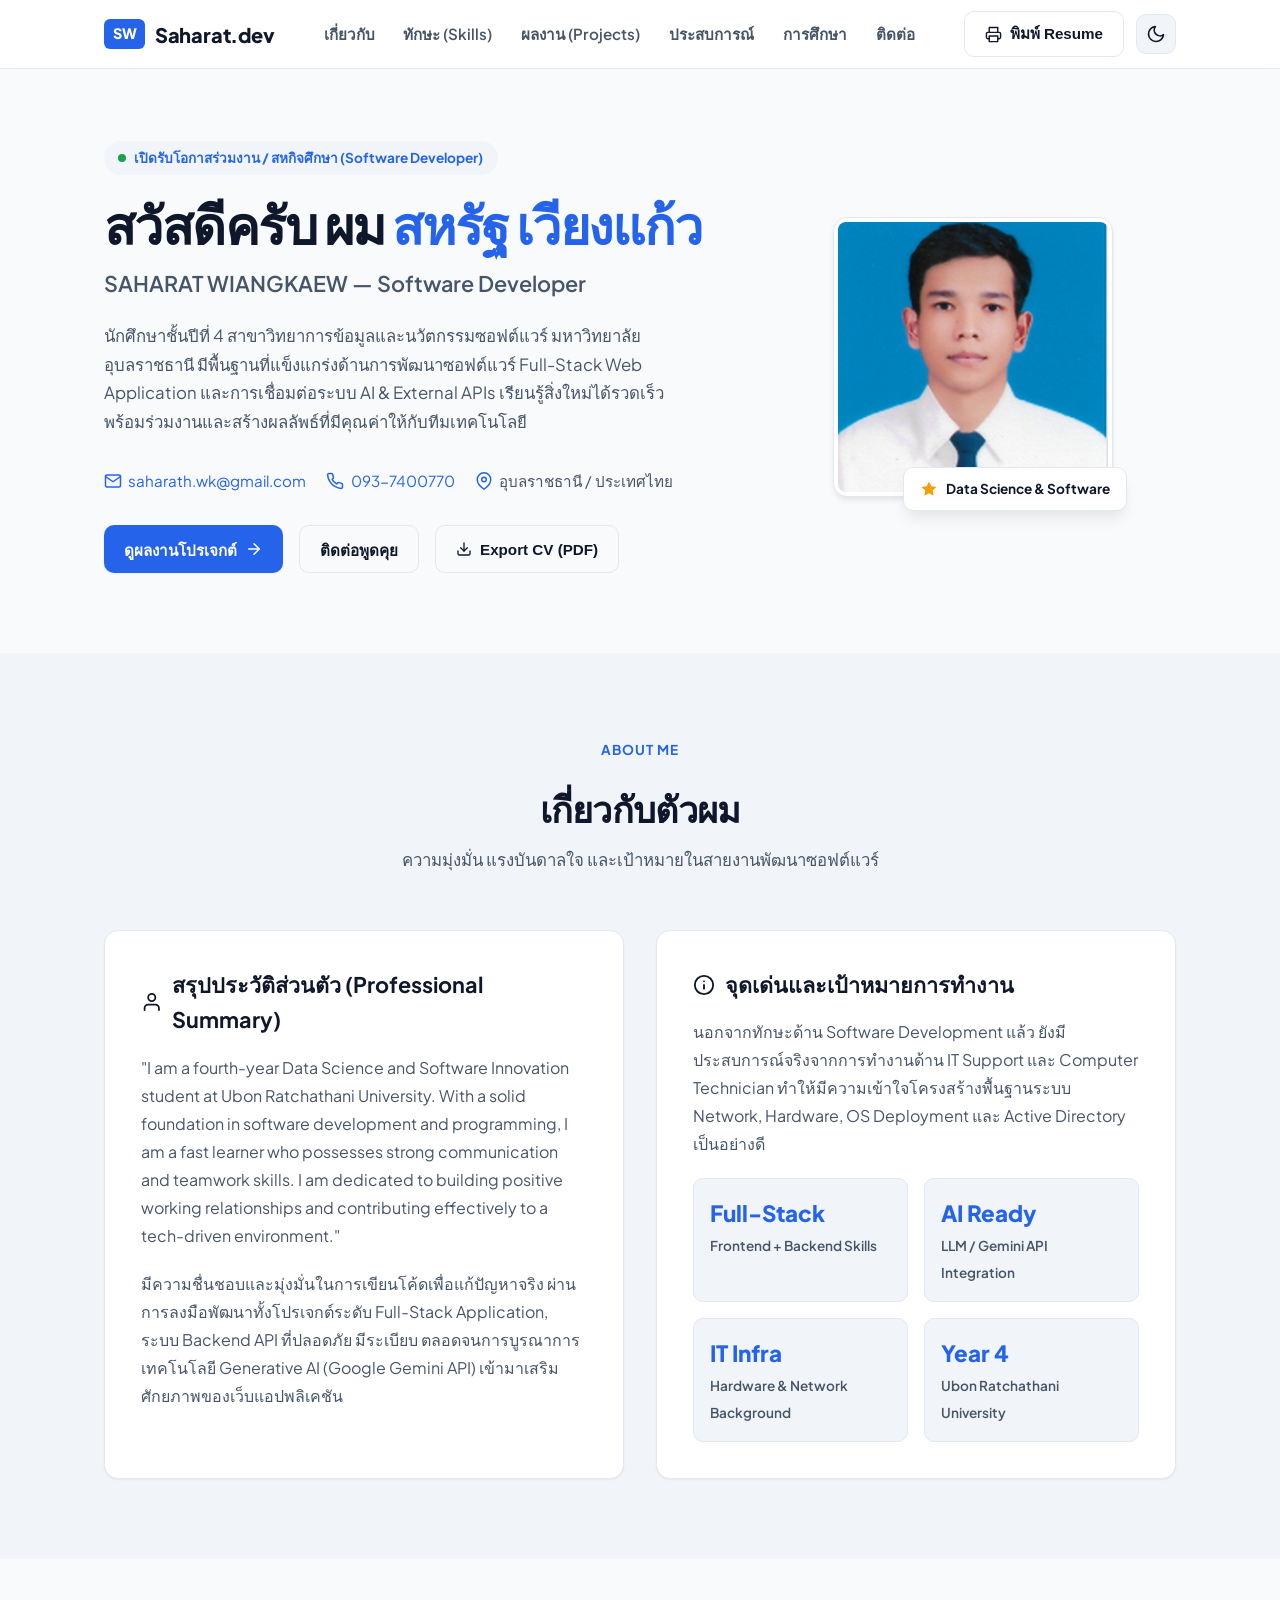
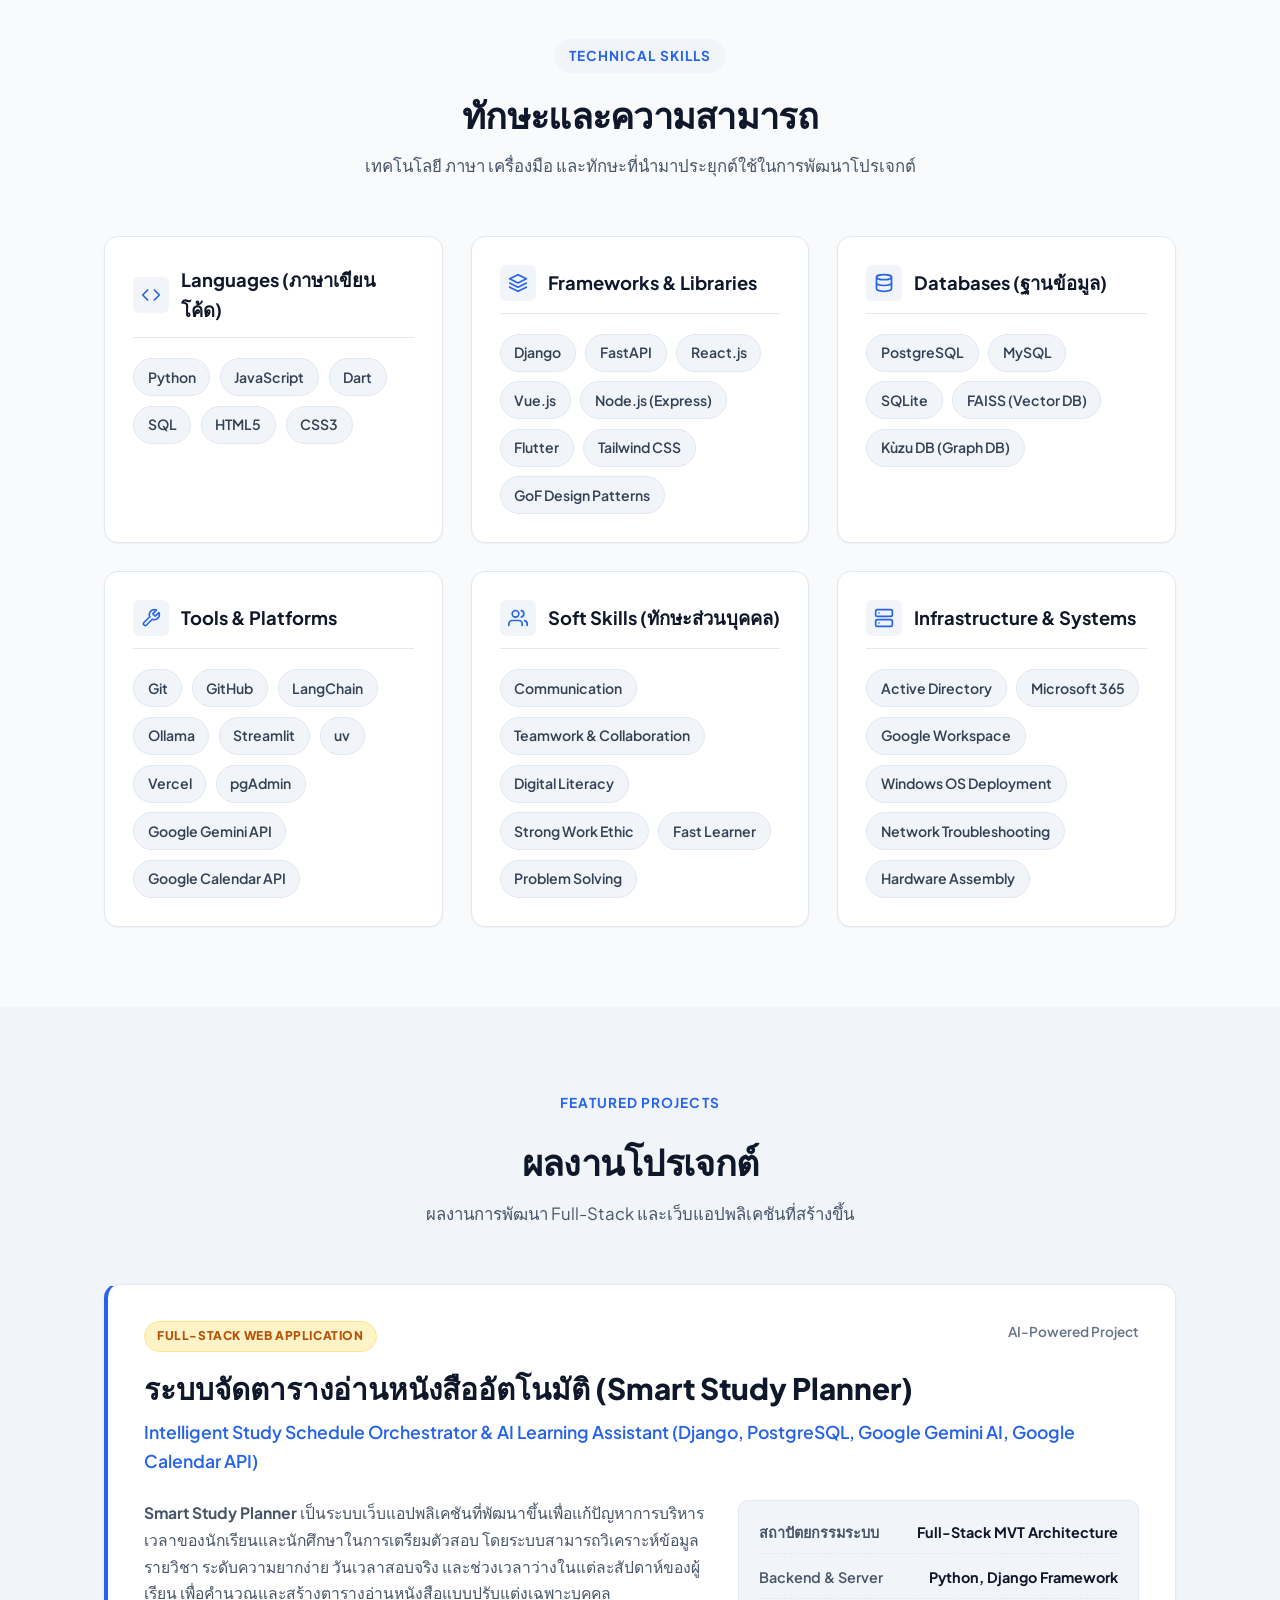
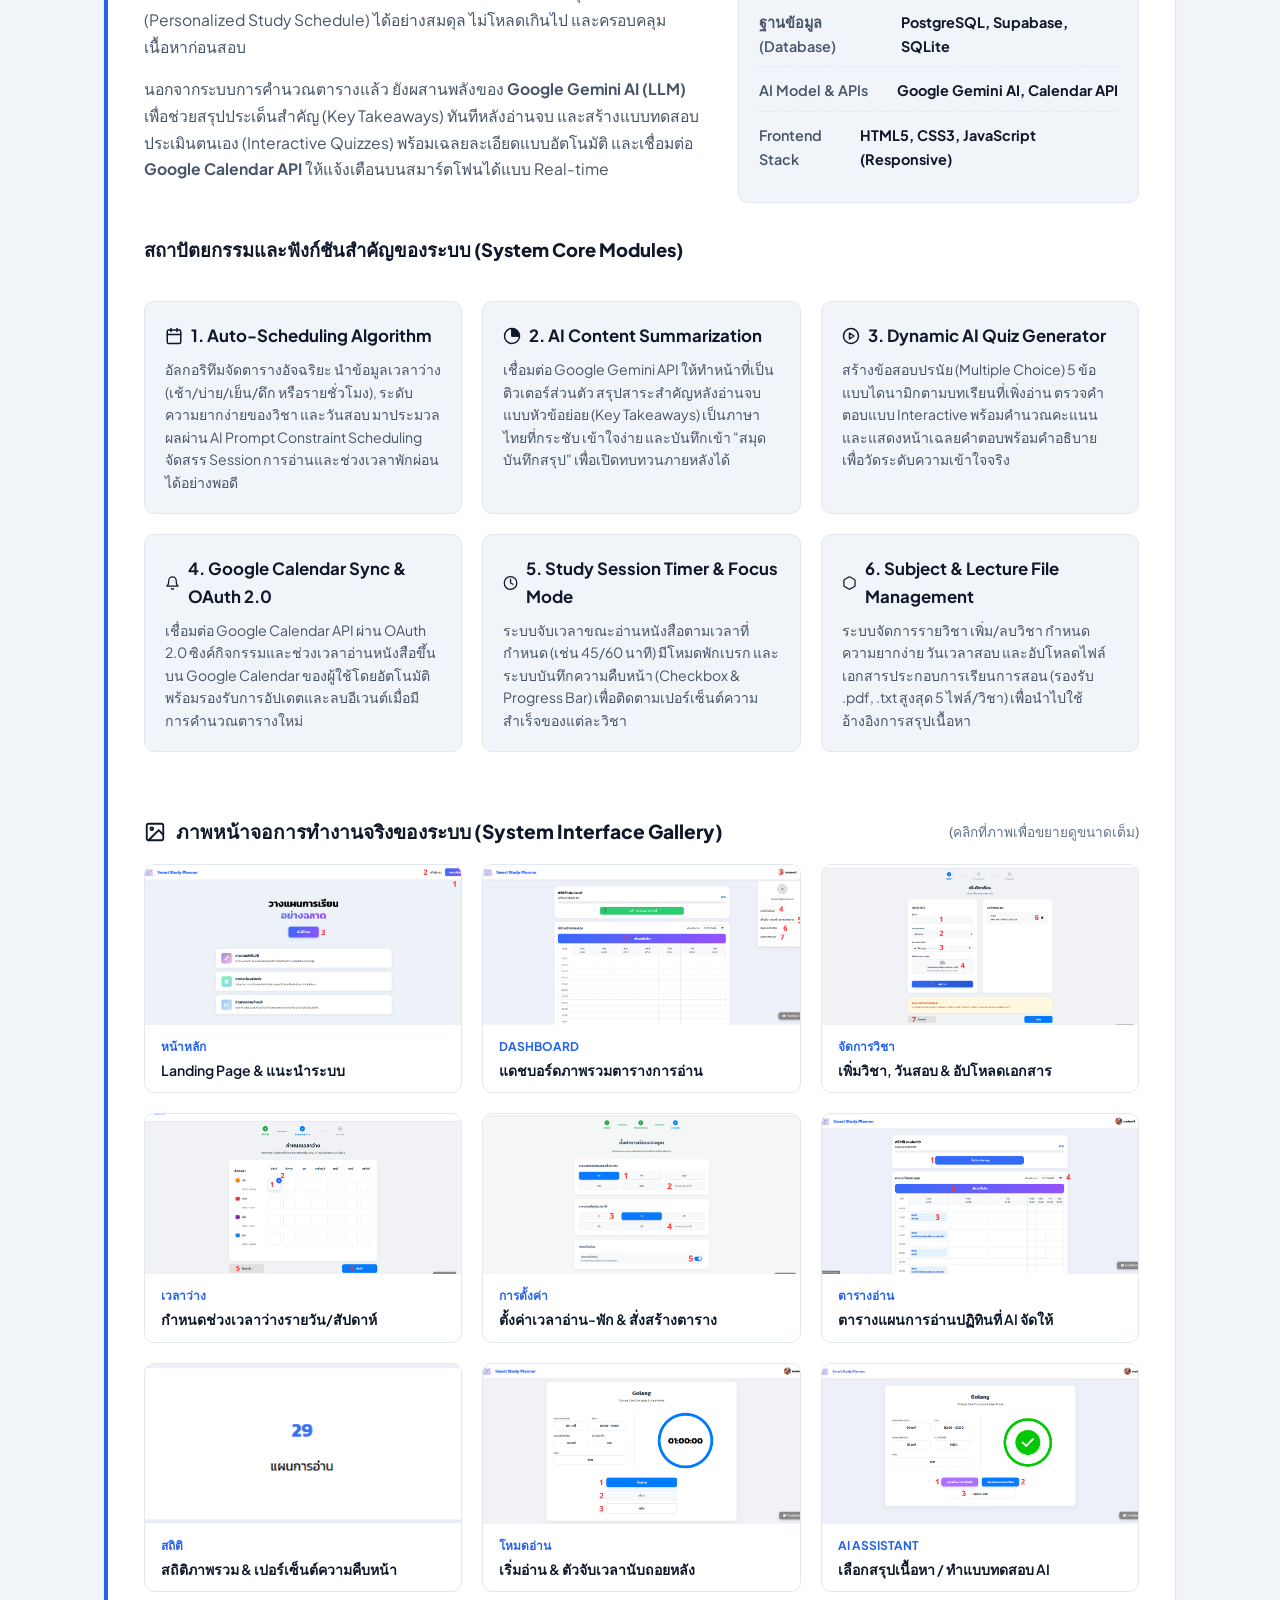
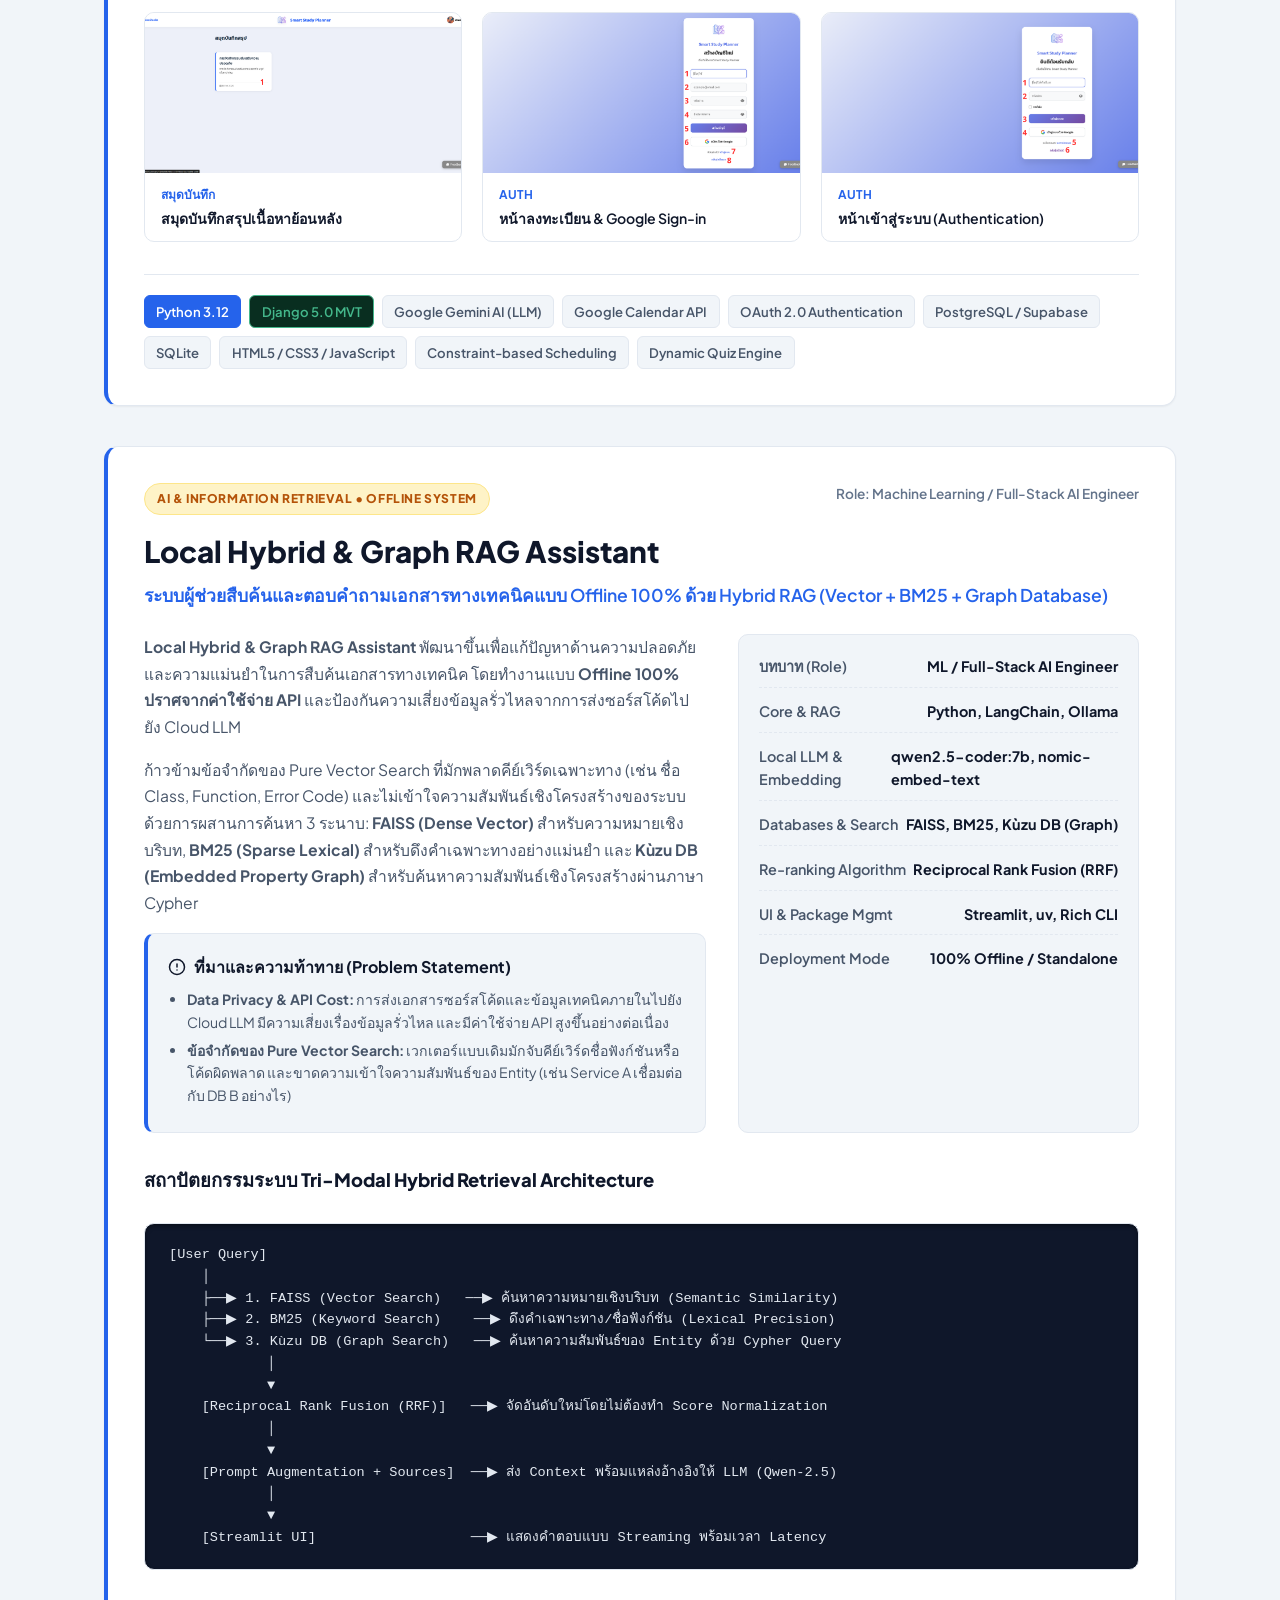
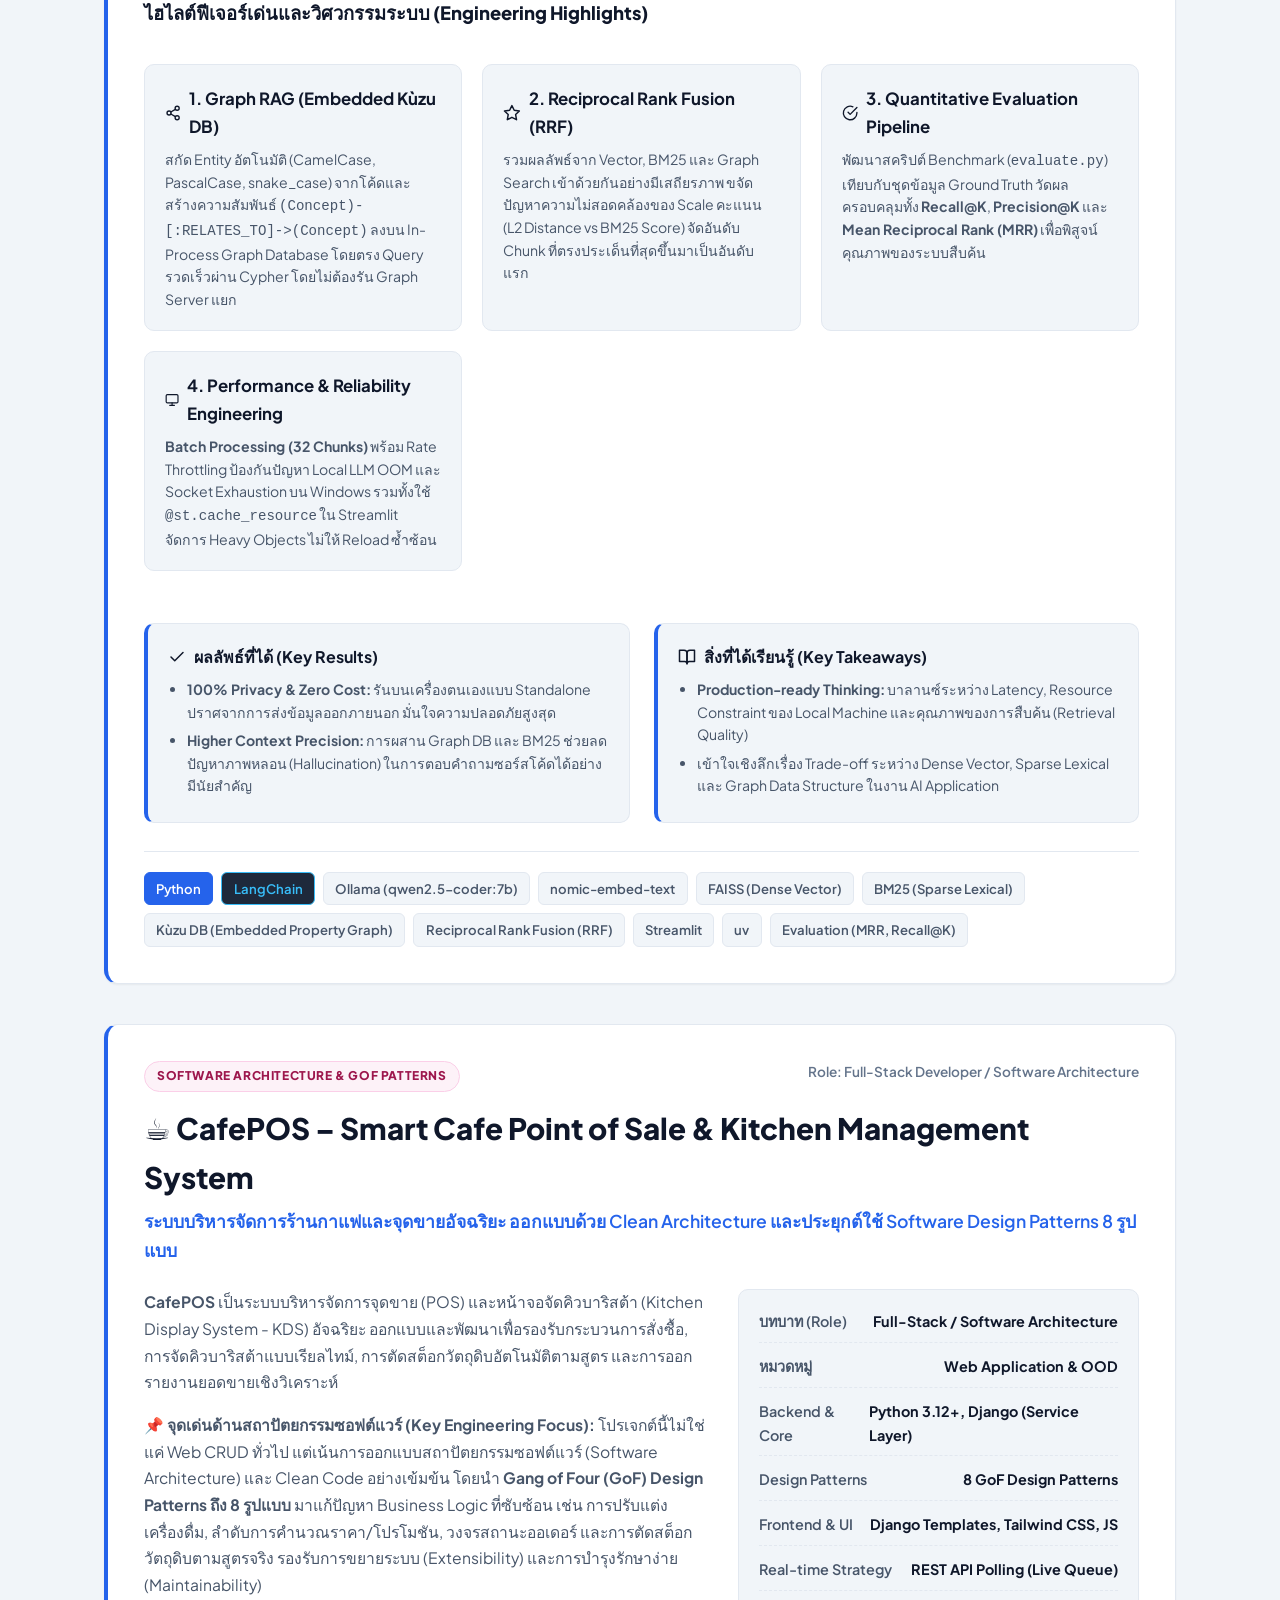
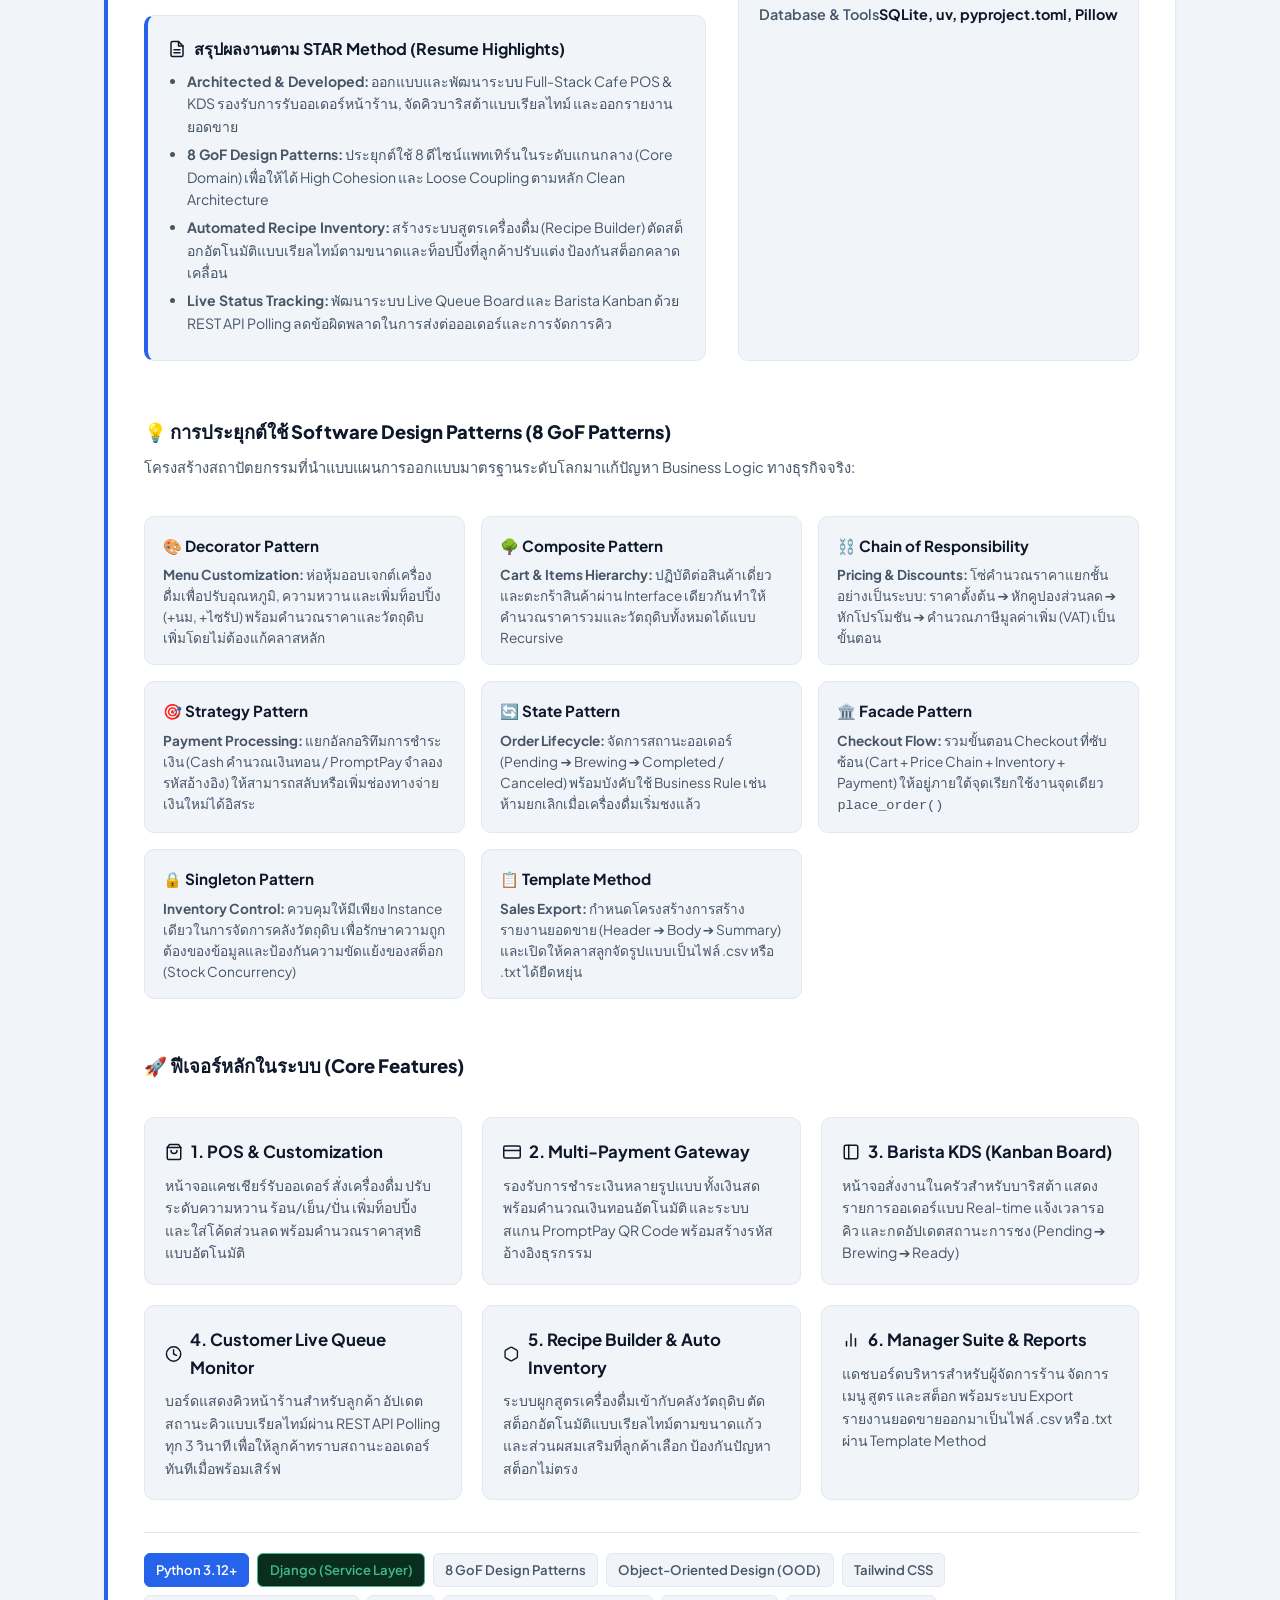
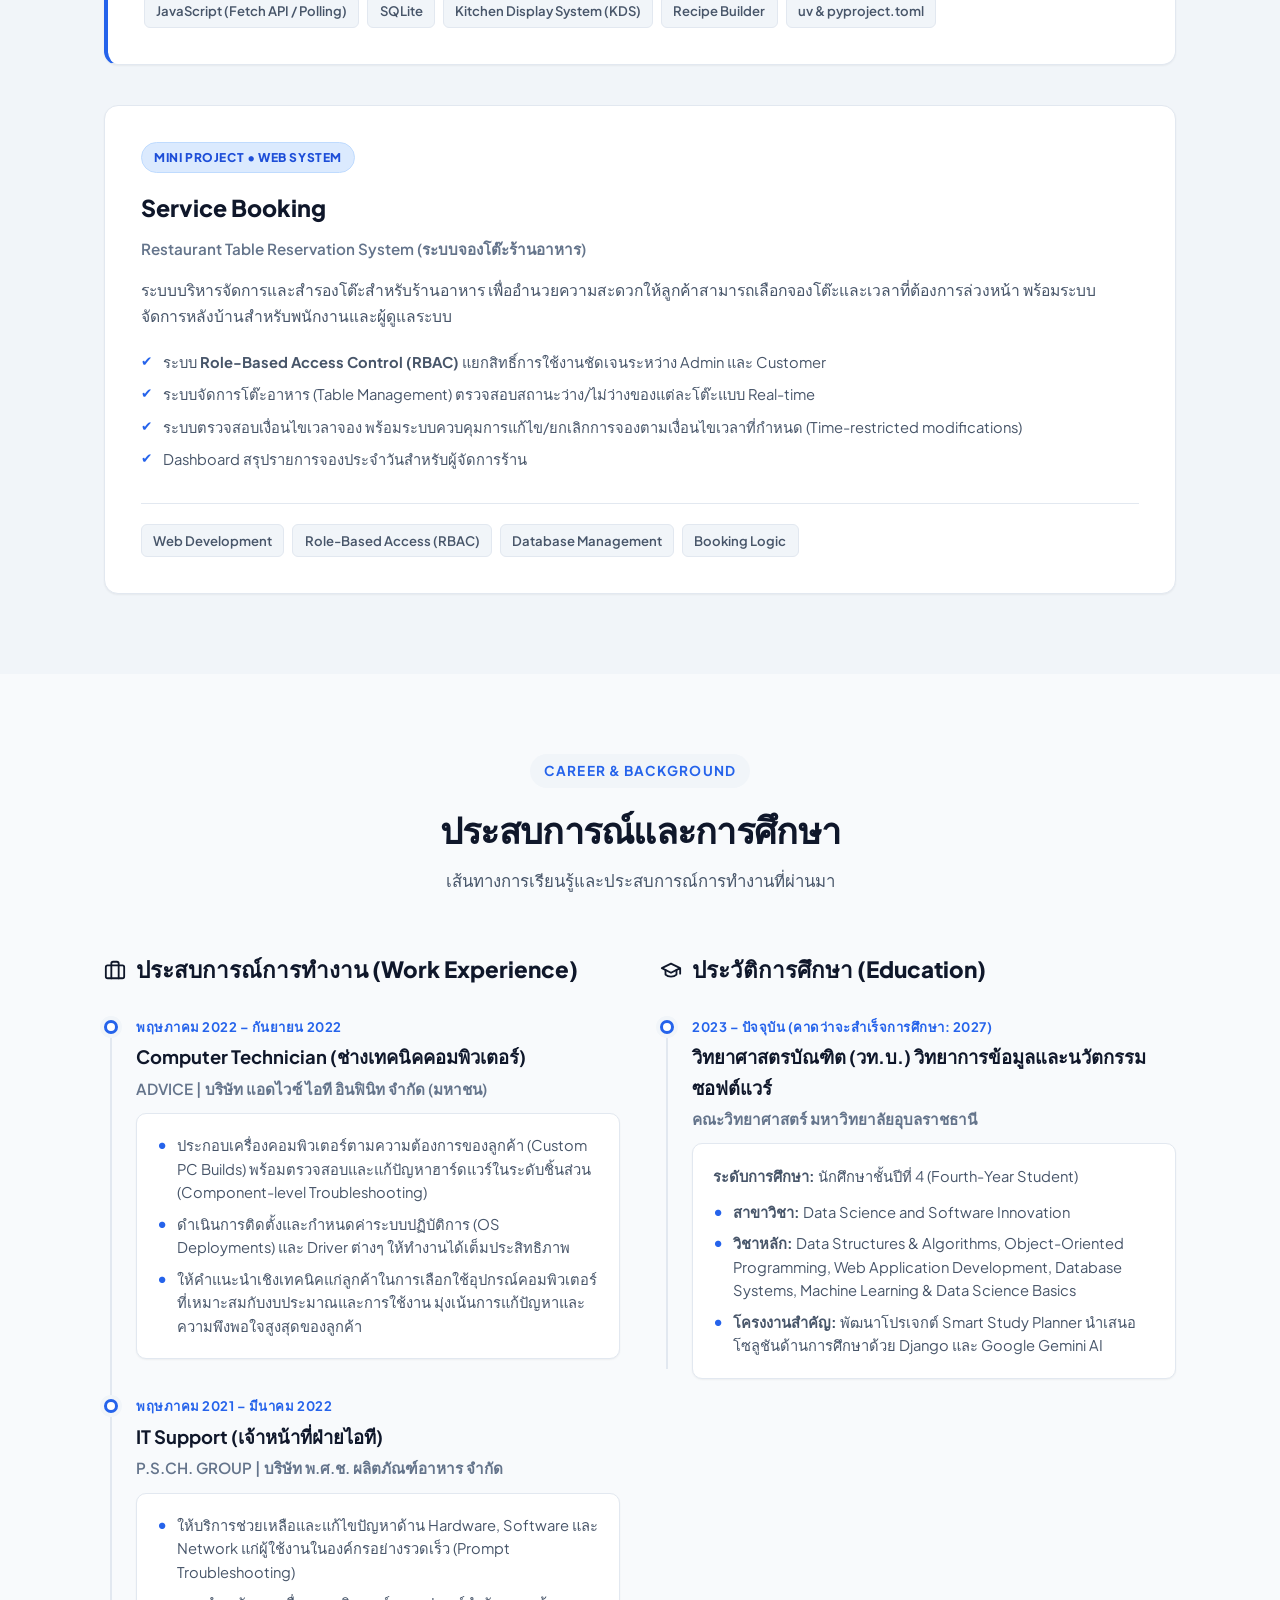
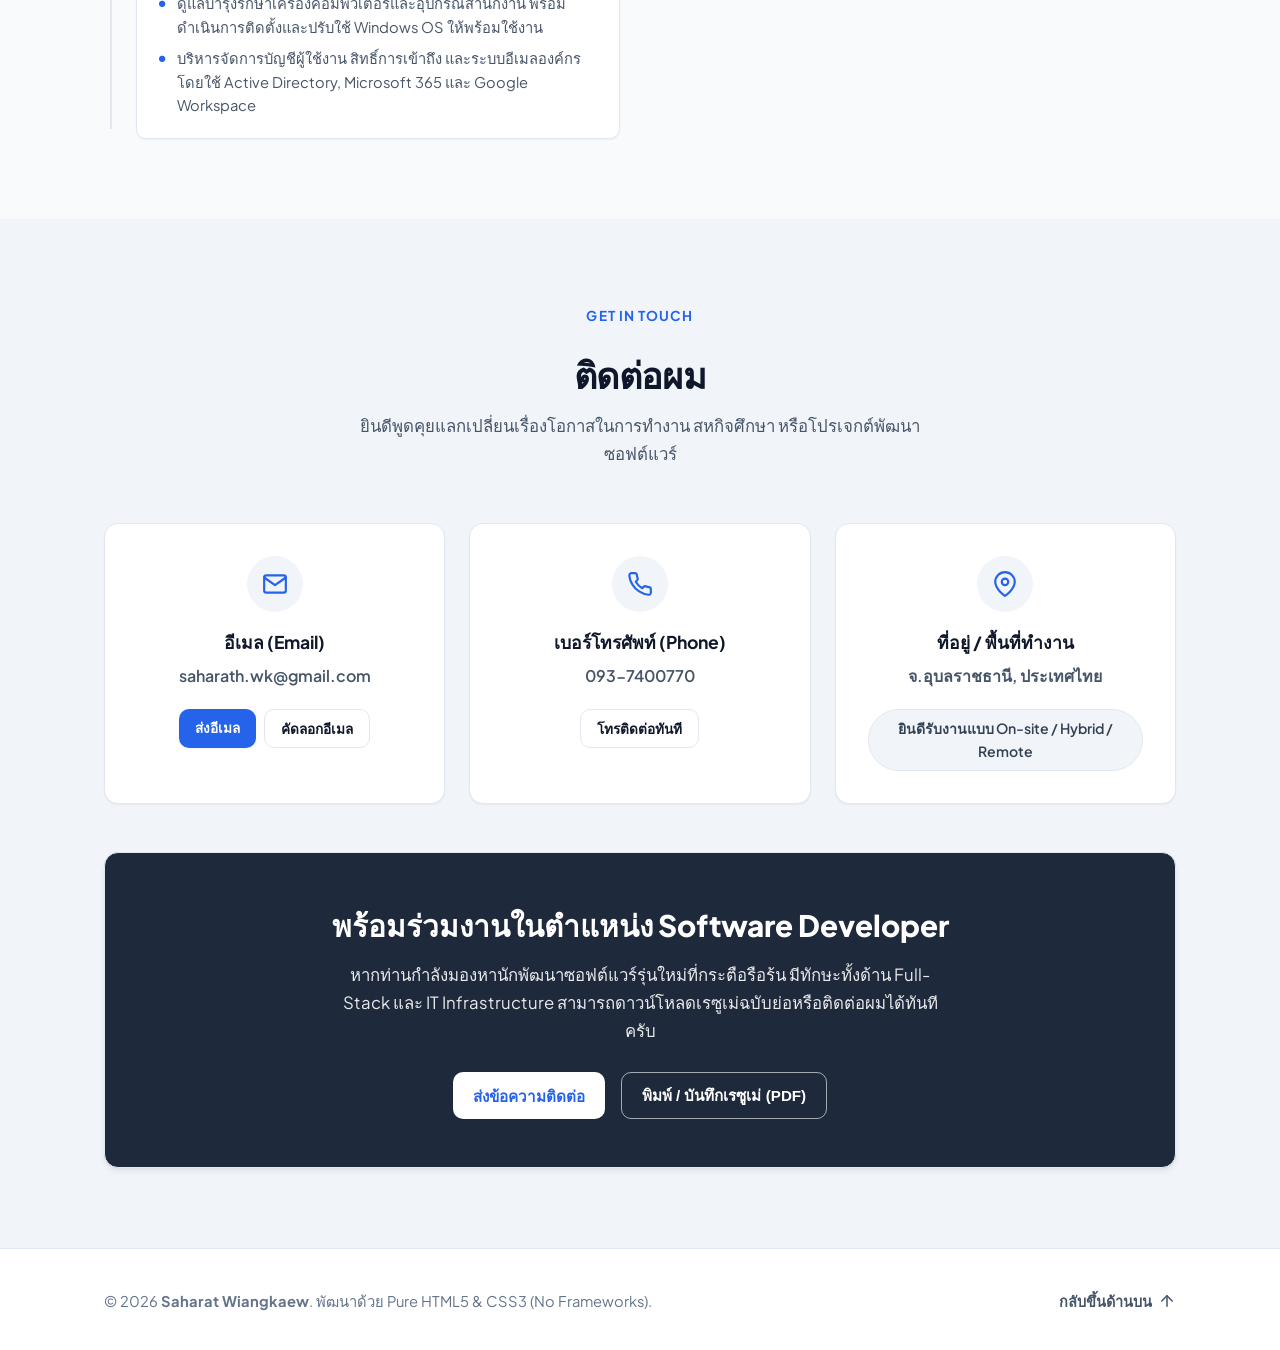
==== commit 23c2e6a0: "Add CafePOS project showcase featuring 8 GoF design patterns, STAR resume points, and KDS architectu" ====
--- a/Portfolio.html
+++ b/Portfolio.html
@@ -263,6 +263,7 @@
               <span class="skill-tag">Node.js (Express)</span>
               <span class="skill-tag">Flutter</span>
               <span class="skill-tag">Tailwind CSS</span>
+              <span class="skill-tag">GoF Design Patterns</span>
             </div>
           </div>
 
@@ -822,7 +823,209 @@
             </div>
           </div>
 
-          <!-- Project 3: Service Booking (Restaurant Table Reservation System) -->
+          <!-- Project 3: CafePOS – Smart Cafe Point of Sale & Kitchen Management System -->
+          <div class="project-card featured-showcase">
+            <div style="display: flex; justify-content: space-between; align-items: flex-start; flex-wrap: wrap; gap: 0.5rem; margin-bottom: 0.75rem;">
+              <span class="project-badge-top badge-arch" style="margin-bottom: 0;">Software Architecture & GoF Patterns</span>
+              <span style="font-size: 0.85rem; color: var(--text-light); font-weight: 600;">Role: Full-Stack Developer / Software Architecture</span>
+            </div>
+
+            <h3 class="project-title" style="font-size: 1.85rem; margin-bottom: 0.35rem;">☕ CafePOS – Smart Cafe Point of Sale & Kitchen Management System</h3>
+            <div class="project-subtitle" style="font-size: 1.1rem; color: var(--primary); margin-bottom: 1.5rem;">
+              ระบบบริหารจัดการร้านกาแฟและจุดขายอัจฉริยะ ออกแบบด้วย Clean Architecture และประยุกต์ใช้ Software Design Patterns 8 รูปแบบ
+            </div>
+
+            <!-- Overview Grid: Description + Metadata Box -->
+            <div class="project-overview-grid">
+              <div>
+                <p class="project-desc" style="margin-bottom: 1rem;">
+                  <strong>CafePOS</strong> เป็นระบบบริหารจัดการจุดขาย (POS) และหน้าจอจัดคิวบาริสต้า (Kitchen Display System - KDS) อัจฉริยะ ออกแบบและพัฒนาเพื่อรองรับกระบวนการสั่งซื้อ, การจัดคิวบาริสต้าแบบเรียลไทม์, การตัดสต็อกวัตถุดิบอัตโนมัติตามสูตร และการออกรายงานยอดขายเชิงวิเคราะห์
+                </p>
+                <p class="project-desc" style="margin-bottom: 1rem;">
+                  <strong>📌 จุดเด่นด้านสถาปัตยกรรมซอฟต์แวร์ (Key Engineering Focus):</strong> โปรเจกต์นี้ไม่ใช่แค่ Web CRUD ทั่วไป แต่เน้นการออกแบบสถาปัตยกรรมซอฟต์แวร์ (Software Architecture) และ Clean Code อย่างเข้มข้น โดยนำ <strong>Gang of Four (GoF) Design Patterns ถึง 8 รูปแบบ</strong> มาแก้ปัญหา Business Logic ที่ซับซ้อน เช่น การปรับแต่งเครื่องดื่ม, ลำดับการคำนวณราคา/โปรโมชัน, วงจรสถานะออเดอร์ และการตัดสต็อกวัตถุดิบตามสูตรจริง รองรับการขยายระบบ (Extensibility) และการบำรุงรักษาง่าย (Maintainability)
+                </p>
+
+                <!-- STAR Method Resume Summary Banner -->
+                <div class="info-banner" style="margin-top: 1rem;">
+                  <h4>
+                    <svg width="18" height="18" viewBox="0 0 24 24" fill="none" stroke="currentColor" stroke-width="2" stroke-linecap="round" stroke-linejoin="round"><path d="M14 2H6a2 2 0 0 0-2 2v16a2 2 0 0 0 2 2h12a2 2 0 0 0 2-2V8z"></path><polyline points="14 2 14 8 20 8"></polyline><line x1="16" y1="13" x2="8" y2="13"></line><line x1="16" y1="17" x2="8" y2="17"></line></svg>
+                    สรุปผลงานตาม STAR Method (Resume Highlights)
+                  </h4>
+                  <ul>
+                    <li><strong>Architected & Developed:</strong> ออกแบบและพัฒนาระบบ Full-Stack Cafe POS & KDS รองรับการรับออเดอร์หน้าร้าน, จัดคิวบาริสต้าแบบเรียลไทม์ และออกรายงานยอดขาย</li>
+                    <li><strong>8 GoF Design Patterns:</strong> ประยุกต์ใช้ 8 ดีไซน์แพทเทิร์นในระดับแกนกลาง (Core Domain) เพื่อให้ได้ High Cohesion และ Loose Coupling ตามหลัก Clean Architecture</li>
+                    <li><strong>Automated Recipe Inventory:</strong> สร้างระบบสูตรเครื่องดื่ม (Recipe Builder) ตัดสต็อกอัตโนมัติแบบเรียลไทม์ตามขนาดและท็อปปิ้งที่ลูกค้าปรับแต่ง ป้องกันสต็อกคลาดเคลื่อน</li>
+                    <li><strong>Live Status Tracking:</strong> พัฒนาระบบ Live Queue Board และ Barista Kanban ด้วย REST API Polling ลดข้อผิดพลาดในการส่งต่อออเดอร์และการจัดการคิว</li>
+                  </ul>
+                </div>
+              </div>
+
+              <!-- Project Metadata Box -->
+              <div class="project-meta-box">
+                <div class="meta-row">
+                  <span class="meta-label">บทบาท (Role)</span>
+                  <span class="meta-value">Full-Stack / Software Architecture</span>
+                </div>
+                <div class="meta-row">
+                  <span class="meta-label">หมวดหมู่</span>
+                  <span class="meta-value">Web Application & OOD</span>
+                </div>
+                <div class="meta-row">
+                  <span class="meta-label">Backend & Core</span>
+                  <span class="meta-value">Python 3.12+, Django (Service Layer)</span>
+                </div>
+                <div class="meta-row">
+                  <span class="meta-label">Design Patterns</span>
+                  <span class="meta-value">8 GoF Design Patterns</span>
+                </div>
+                <div class="meta-row">
+                  <span class="meta-label">Frontend & UI</span>
+                  <span class="meta-value">Django Templates, Tailwind CSS, JS</span>
+                </div>
+                <div class="meta-row">
+                  <span class="meta-label">Real-time Strategy</span>
+                  <span class="meta-value">REST API Polling (Live Queue)</span>
+                </div>
+                <div class="meta-row">
+                  <span class="meta-label">Database & Tools</span>
+                  <span class="meta-value">SQLite, uv, pyproject.toml, Pillow</span>
+                </div>
+              </div>
+            </div>
+
+            <!-- Deep Dive: 8 Design Patterns Grid -->
+            <h4 style="font-size: 1.15rem; font-weight: 800; color: var(--text-main); margin: 1.5rem 0 0.5rem;">
+              💡 การประยุกต์ใช้ Software Design Patterns (8 GoF Patterns)
+            </h4>
+            <p style="font-size: 0.92rem; color: var(--text-muted); margin-bottom: 1rem;">
+              โครงสร้างสถาปัตยกรรมที่นำแบบแผนการออกแบบมาตรฐานระดับโลกมาแก้ปัญหา Business Logic ทางธุรกิจจริง:
+            </p>
+
+            <div class="patterns-grid">
+              <div class="pattern-card">
+                <h5>🎨 Decorator Pattern</h5>
+                <p><strong>Menu Customization:</strong> ห่อหุ้มออบเจกต์เครื่องดื่มเพื่อปรับอุณหภูมิ, ความหวาน และเพิ่มท็อปปิ้ง (+นม, +ไซรัป) พร้อมคำนวณราคาและวัตถุดิบเพิ่มโดยไม่ต้องแก้คลาสหลัก</p>
+              </div>
+
+              <div class="pattern-card">
+                <h5>🌳 Composite Pattern</h5>
+                <p><strong>Cart & Items Hierarchy:</strong> ปฏิบัติต่อสินค้าเดี่ยวและตะกร้าสินค้าผ่าน Interface เดียวกัน ทำให้คำนวณราคารวมและวัตถุดิบทั้งหมดได้แบบ Recursive</p>
+              </div>
+
+              <div class="pattern-card">
+                <h5>⛓️ Chain of Responsibility</h5>
+                <p><strong>Pricing & Discounts:</strong> โซ่คำนวณราคาแยกชั้นอย่างเป็นระบบ: ราคาตั้งต้น ➔ หักคูปองส่วนลด ➔ หักโปรโมชัน ➔ คำนวณภาษีมูลค่าเพิ่ม (VAT) เป็นขั้นตอน</p>
+              </div>
+
+              <div class="pattern-card">
+                <h5>🎯 Strategy Pattern</h5>
+                <p><strong>Payment Processing:</strong> แยกอัลกอริทึมการชำระเงิน (Cash คำนวณเงินทอน / PromptPay จำลองรหัสอ้างอิง) ให้สามารถสลับหรือเพิ่มช่องทางจ่ายเงินใหม่ได้อิสระ</p>
+              </div>
+
+              <div class="pattern-card">
+                <h5>🔄 State Pattern</h5>
+                <p><strong>Order Lifecycle:</strong> จัดการสถานะออเดอร์ (Pending ➔ Brewing ➔ Completed / Canceled) พร้อมบังคับใช้ Business Rule เช่น ห้ามยกเลิกเมื่อเครื่องดื่มเริ่มชงแล้ว</p>
+              </div>
+
+              <div class="pattern-card">
+                <h5>🏛️ Facade Pattern</h5>
+                <p><strong>Checkout Flow:</strong> รวมขั้นตอน Checkout ที่ซับซ้อน (Cart + Price Chain + Inventory + Payment) ให้อยู่ภายใต้จุดเรียกใช้งานจุดเดียว <code>place_order()</code></p>
+              </div>
+
+              <div class="pattern-card">
+                <h5>🔒 Singleton Pattern</h5>
+                <p><strong>Inventory Control:</strong> ควบคุมให้มีเพียง Instance เดียวในการจัดการคลังวัตถุดิบ เพื่อรักษาความถูกต้องของข้อมูลและป้องกันความขัดแย้งของสต็อก (Stock Concurrency)</p>
+              </div>
+
+              <div class="pattern-card">
+                <h5>📋 Template Method</h5>
+                <p><strong>Sales Export:</strong> กำหนดโครงสร้างการสร้างรายงานยอดขาย (Header ➔ Body ➔ Summary) และเปิดให้คลาสลูกจัดรูปแบบเป็นไฟล์ .csv หรือ .txt ได้ยืดหยุ่น</p>
+              </div>
+            </div>
+
+            <!-- Core Features Grid -->
+            <h4 style="font-size: 1.15rem; font-weight: 800; color: var(--text-main); margin: 1.5rem 0 0.75rem;">
+              🚀 ฟีเจอร์หลักในระบบ (Core Features)
+            </h4>
+
+            <div class="system-modules-grid">
+              <div class="module-card">
+                <h4>
+                  <svg width="18" height="18" viewBox="0 0 24 24" fill="none" stroke="currentColor" stroke-width="2" stroke-linecap="round" stroke-linejoin="round"><path d="M6 2L3 6v14a2 2 0 0 0 2 2h14a2 2 0 0 0 2-2V6l-3-4z"></path><line x1="3" y1="6" x2="21" y2="6"></line><path d="M16 10a4 4 0 0 1-8 0"></path></svg>
+                  1. POS & Customization
+                </h4>
+                <p>
+                  หน้าจอแคชเชียร์รับออเดอร์ สั่งเครื่องดื่ม ปรับระดับความหวาน ร้อน/เย็น/ปั่น เพิ่มท็อปปิ้ง และใส่โค้ดส่วนลด พร้อมคำนวณราคาสุทธิแบบอัตโนมัติ
+                </p>
+              </div>
+
+              <div class="module-card">
+                <h4>
+                  <svg width="18" height="18" viewBox="0 0 24 24" fill="none" stroke="currentColor" stroke-width="2" stroke-linecap="round" stroke-linejoin="round"><rect x="1" y="4" width="22" height="16" rx="2" ry="2"></rect><line x1="1" y1="10" x2="23" y2="10"></line></svg>
+                  2. Multi-Payment Gateway
+                </h4>
+                <p>
+                  รองรับการชำระเงินหลายรูปแบบ ทั้งเงินสดพร้อมคำนวณเงินทอนอัตโนมัติ และระบบสแกน PromptPay QR Code พร้อมสร้างรหัสอ้างอิงธุรกรรม
+                </p>
+              </div>
+
+              <div class="module-card">
+                <h4>
+                  <svg width="18" height="18" viewBox="0 0 24 24" fill="none" stroke="currentColor" stroke-width="2" stroke-linecap="round" stroke-linejoin="round"><rect x="3" y="3" width="18" height="18" rx="2" ry="2"></rect><line x1="9" y1="3" x2="9" y2="21"></line></svg>
+                  3. Barista KDS (Kanban Board)
+                </h4>
+                <p>
+                  หน้าจอสั่งงานในครัวสำหรับบาริสต้า แสดงรายการออเดอร์แบบ Real-time แจ้งเวลารอคิว และกดอัปเดตสถานะการชง (Pending ➔ Brewing ➔ Ready)
+                </p>
+              </div>
+
+              <div class="module-card">
+                <h4>
+                  <svg width="18" height="18" viewBox="0 0 24 24" fill="none" stroke="currentColor" stroke-width="2" stroke-linecap="round" stroke-linejoin="round"><circle cx="12" cy="12" r="10"></circle><polyline points="12 6 12 12 16 14"></polyline></svg>
+                  4. Customer Live Queue Monitor
+                </h4>
+                <p>
+                  บอร์ดแสดงคิวหน้าร้านสำหรับลูกค้า อัปเดตสถานะคิวแบบเรียลไทม์ผ่าน REST API Polling ทุก 3 วินาที เพื่อให้ลูกค้าทราบสถานะออเดอร์ทันทีเมื่อพร้อมเสิร์ฟ
+                </p>
+              </div>
+
+              <div class="module-card">
+                <h4>
+                  <svg width="18" height="18" viewBox="0 0 24 24" fill="none" stroke="currentColor" stroke-width="2" stroke-linecap="round" stroke-linejoin="round"><path d="M21 16V8a2 2 0 0 0-1-1.73l-7-4a2 2 0 0 0-2 0l-7 4A2 2 0 0 0 3 8v8a2 2 0 0 0 1 1.73l7 4a2 2 0 0 0 2 0l7-4A2 2 0 0 0 21 16z"></path></svg>
+                  5. Recipe Builder & Auto Inventory
+                </h4>
+                <p>
+                  ระบบผูกสูตรเครื่องดื่มเข้ากับคลังวัตถุดิบ ตัดสต็อกอัตโนมัติแบบเรียลไทม์ตามขนาดแก้วและส่วนผสมเสริมที่ลูกค้าเลือก ป้องกันปัญหาสต็อกไม่ตรง
+                </p>
+              </div>
+
+              <div class="module-card">
+                <h4>
+                  <svg width="18" height="18" viewBox="0 0 24 24" fill="none" stroke="currentColor" stroke-width="2" stroke-linecap="round" stroke-linejoin="round"><line x1="18" y1="20" x2="18" y2="10"></line><line x1="12" y1="20" x2="12" y2="4"></line><line x1="6" y1="20" x2="6" y2="14"></line></svg>
+                  6. Manager Suite & Reports
+                </h4>
+                <p>
+                  แดชบอร์ดบริหารสำหรับผู้จัดการร้าน จัดการเมนู สูตร และสต็อก พร้อมระบบ Export รายงานยอดขายออกมาเป็นไฟล์ .csv หรือ .txt ผ่าน Template Method
+                </p>
+              </div>
+            </div>
+
+            <!-- Tech Badges -->
+            <div class="project-techs">
+              <span class="tech-tag" style="background: #2563eb; color: #fff; border-color: #2563eb;">Python 3.12+</span>
+              <span class="tech-tag" style="background: #092e20; color: #44b78b; border-color: #44b78b;">Django (Service Layer)</span>
+              <span class="tech-tag">8 GoF Design Patterns</span>
+              <span class="tech-tag">Object-Oriented Design (OOD)</span>
+              <span class="tech-tag">Tailwind CSS</span>
+              <span class="tech-tag">JavaScript (Fetch API / Polling)</span>
+              <span class="tech-tag">SQLite</span>
+              <span class="tech-tag">Kitchen Display System (KDS)</span>
+              <span class="tech-tag">Recipe Builder</span>
+              <span class="tech-tag">uv & pyproject.toml</span>
+            </div>
+          </div>
+
+          <!-- Project 4: Service Booking (Restaurant Table Reservation System) -->
           <div class="project-card">
             <span class="project-badge-top badge-mini">Mini Project • Web System</span>
             <h3 class="project-title">Service Booking</h3>
--- a/style.css
+++ b/style.css
@@ -661,6 +661,56 @@
 .meta-value {
   color: var(--text-main);
   font-weight: 700;
+}
+
+.badge-arch {
+  background: #fdf2f8;
+  color: #9d174d;
+  border: 1px solid #fbcfe8;
+}
+
+[data-theme="dark"] .badge-arch {
+  background: rgba(219, 39, 119, 0.15);
+  color: #f472b6;
+  border-color: rgba(219, 39, 119, 0.3);
+}
+
+.patterns-grid {
+  display: grid;
+  grid-template-columns: repeat(auto-fit, minmax(260px, 1fr));
+  gap: 1rem;
+  margin: 1.25rem 0 1.75rem;
+}
+
+.pattern-card {
+  background: var(--bg-alt);
+  border: 1px solid var(--border-color);
+  border-radius: var(--radius-md);
+  padding: 1rem 1.15rem;
+  transition: var(--transition);
+}
+
+.pattern-card:hover {
+  background: var(--bg-surface);
+  border-color: var(--primary);
+  transform: translateY(-2px);
+}
+
+.pattern-card h5 {
+  font-size: 0.95rem;
+  font-weight: 700;
+  color: var(--text-main);
+  margin-bottom: 0.4rem;
+  display: flex;
+  align-items: center;
+  gap: 0.4rem;
+}
+
+.pattern-card p {
+  font-size: 0.85rem;
+  color: var(--text-muted);
+  line-height: 1.55;
+  margin: 0;
 }
 
 /* Arch Diagram Box */
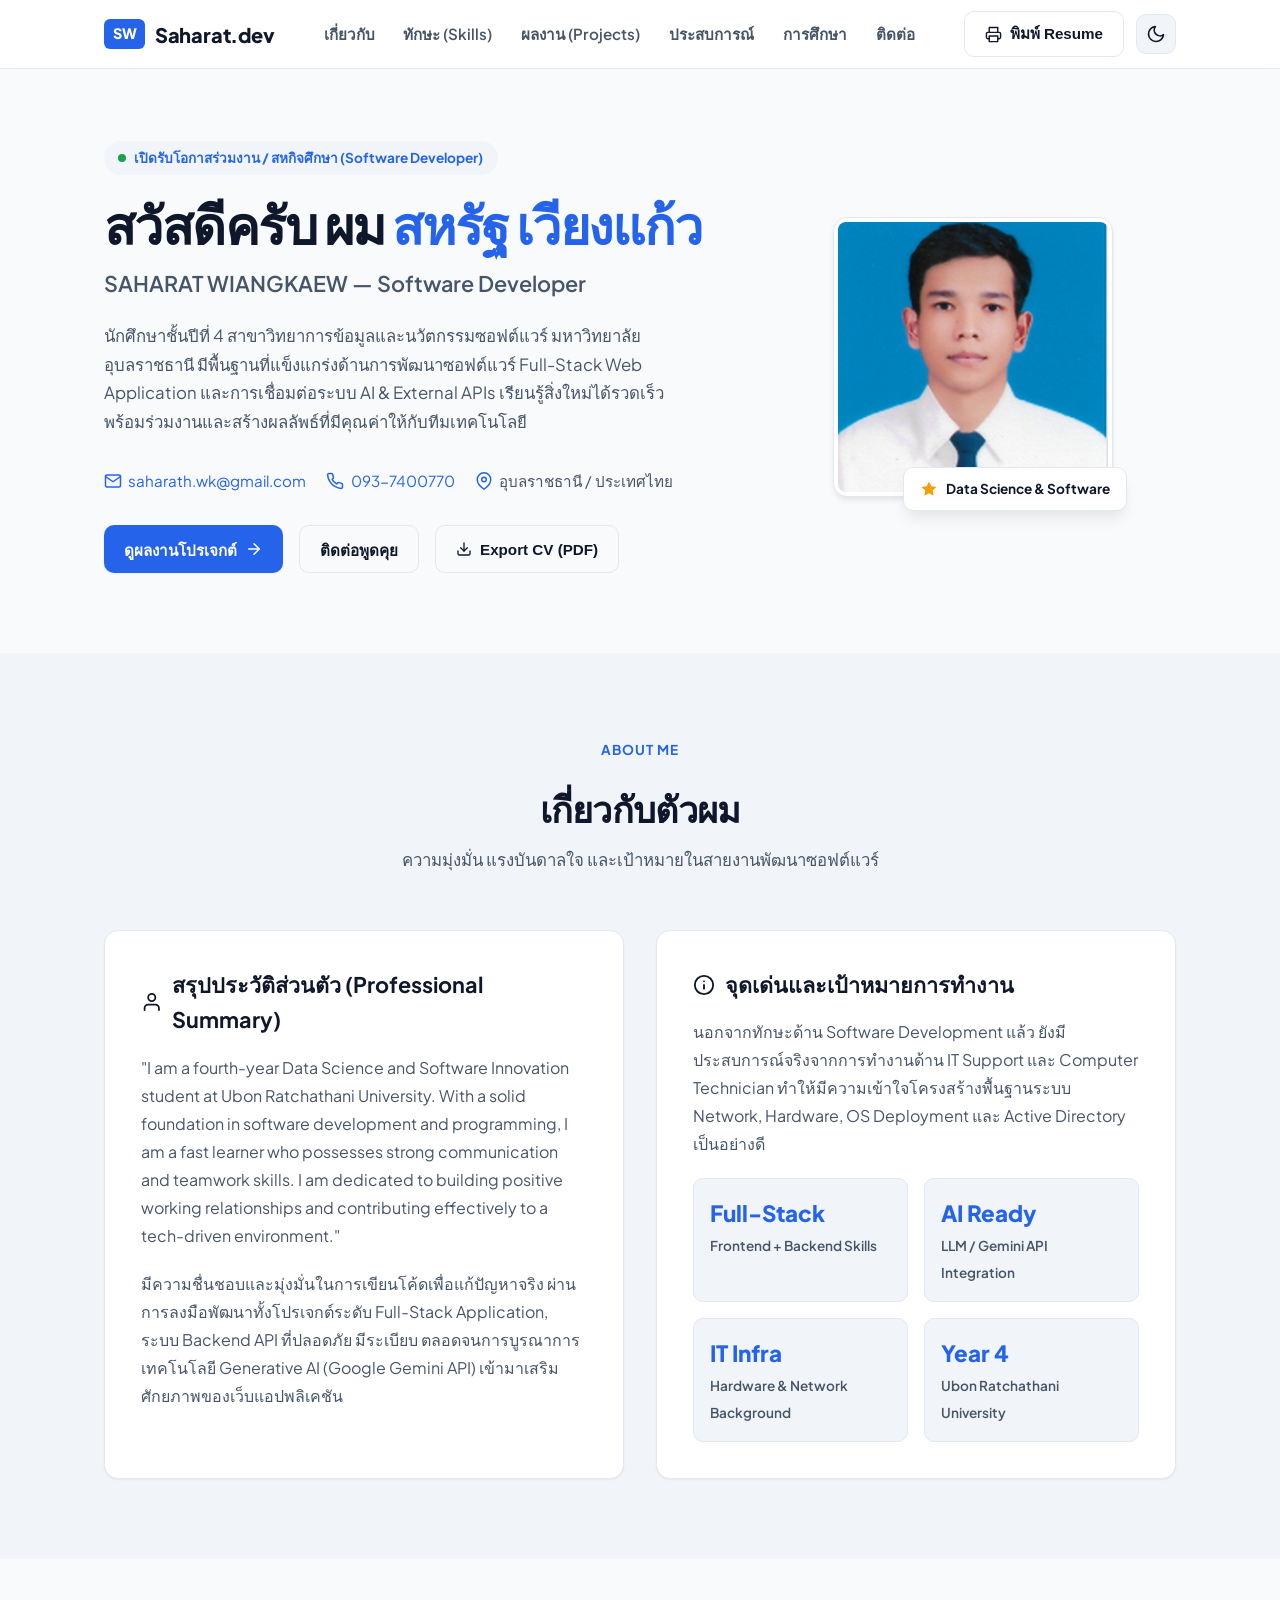
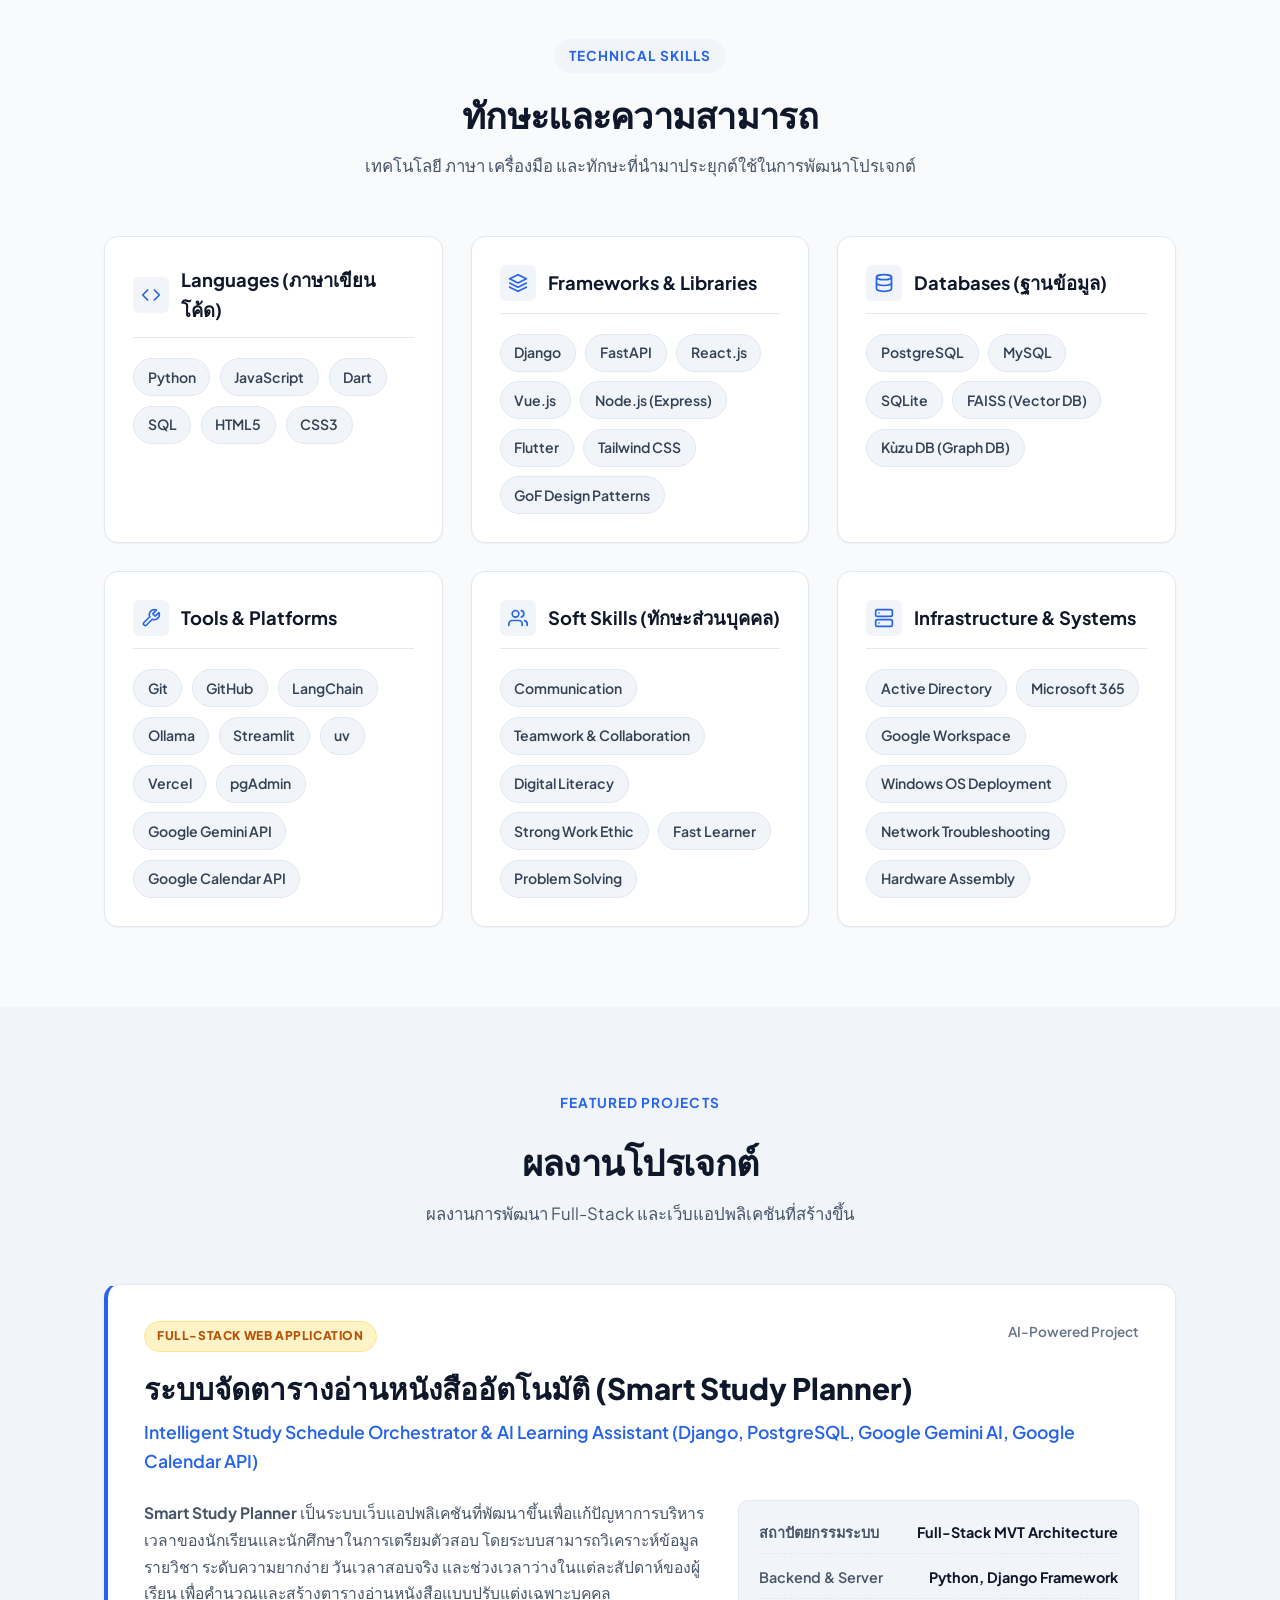
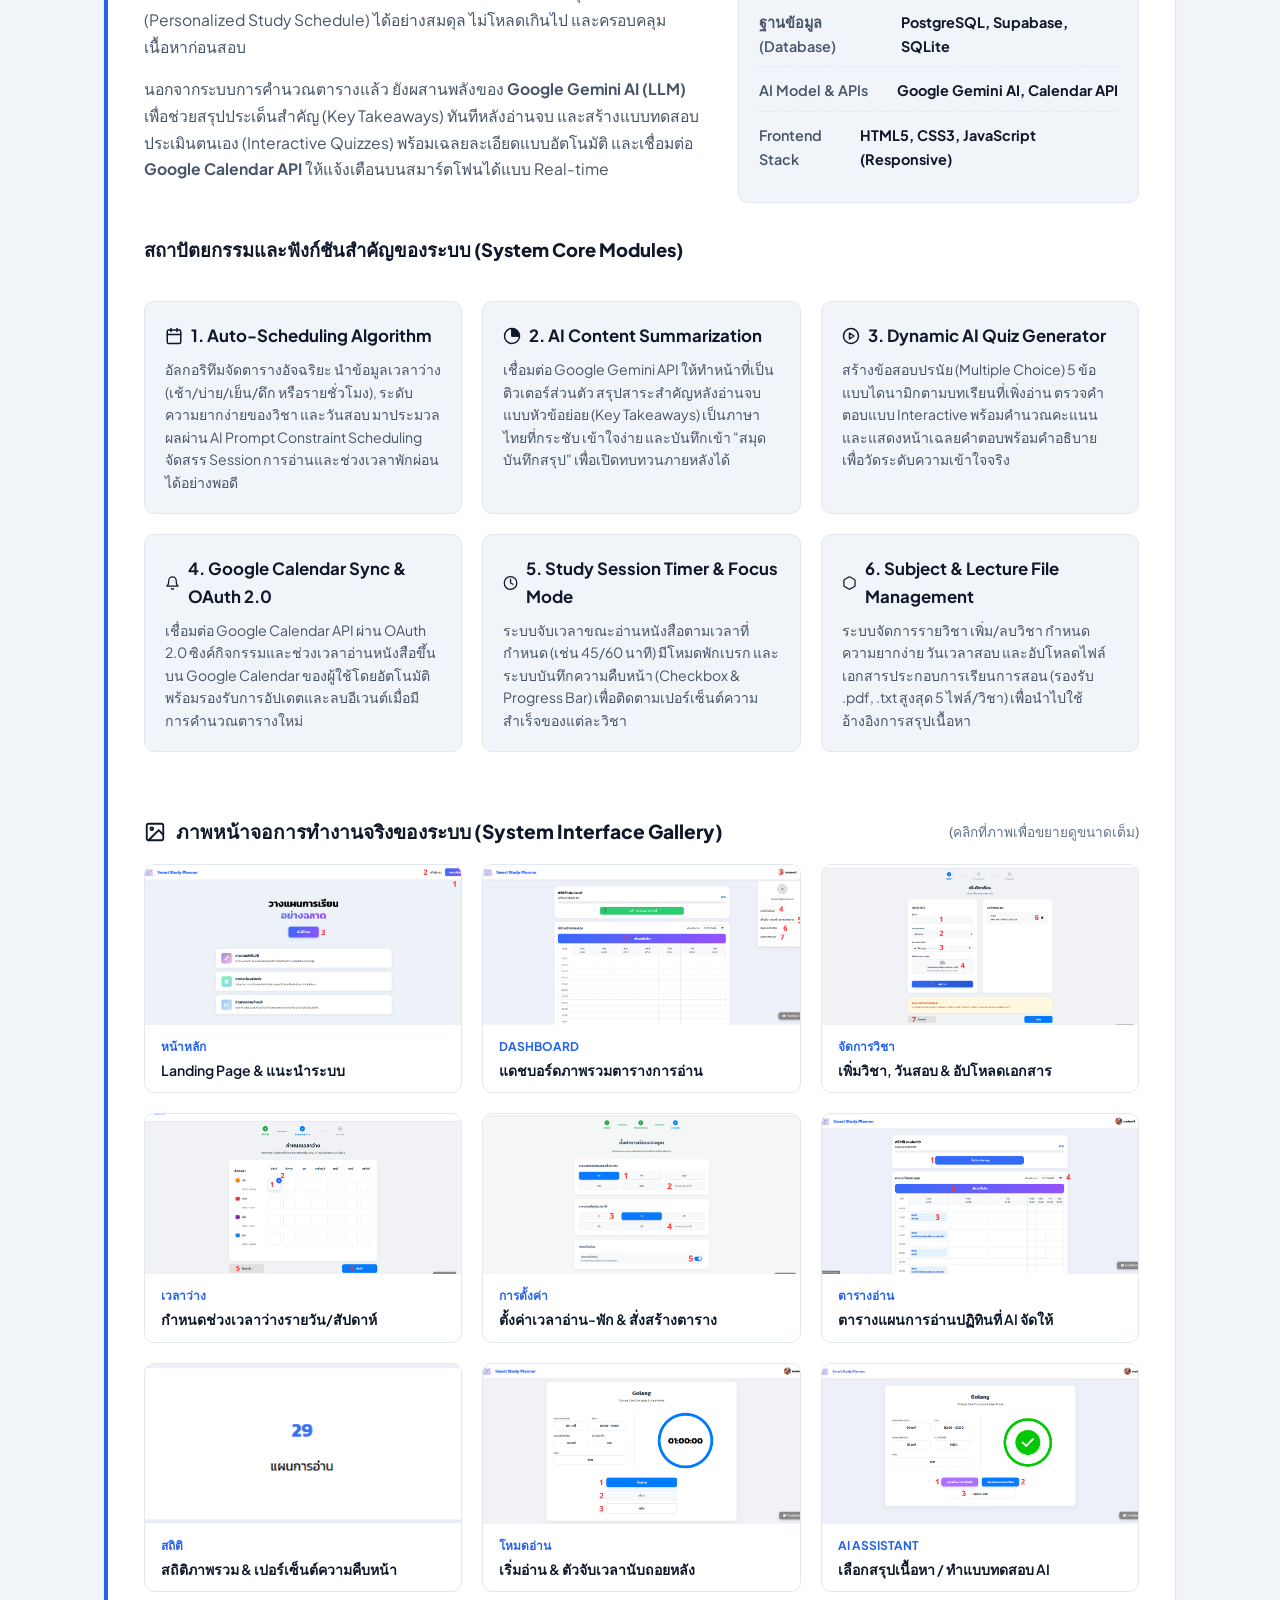
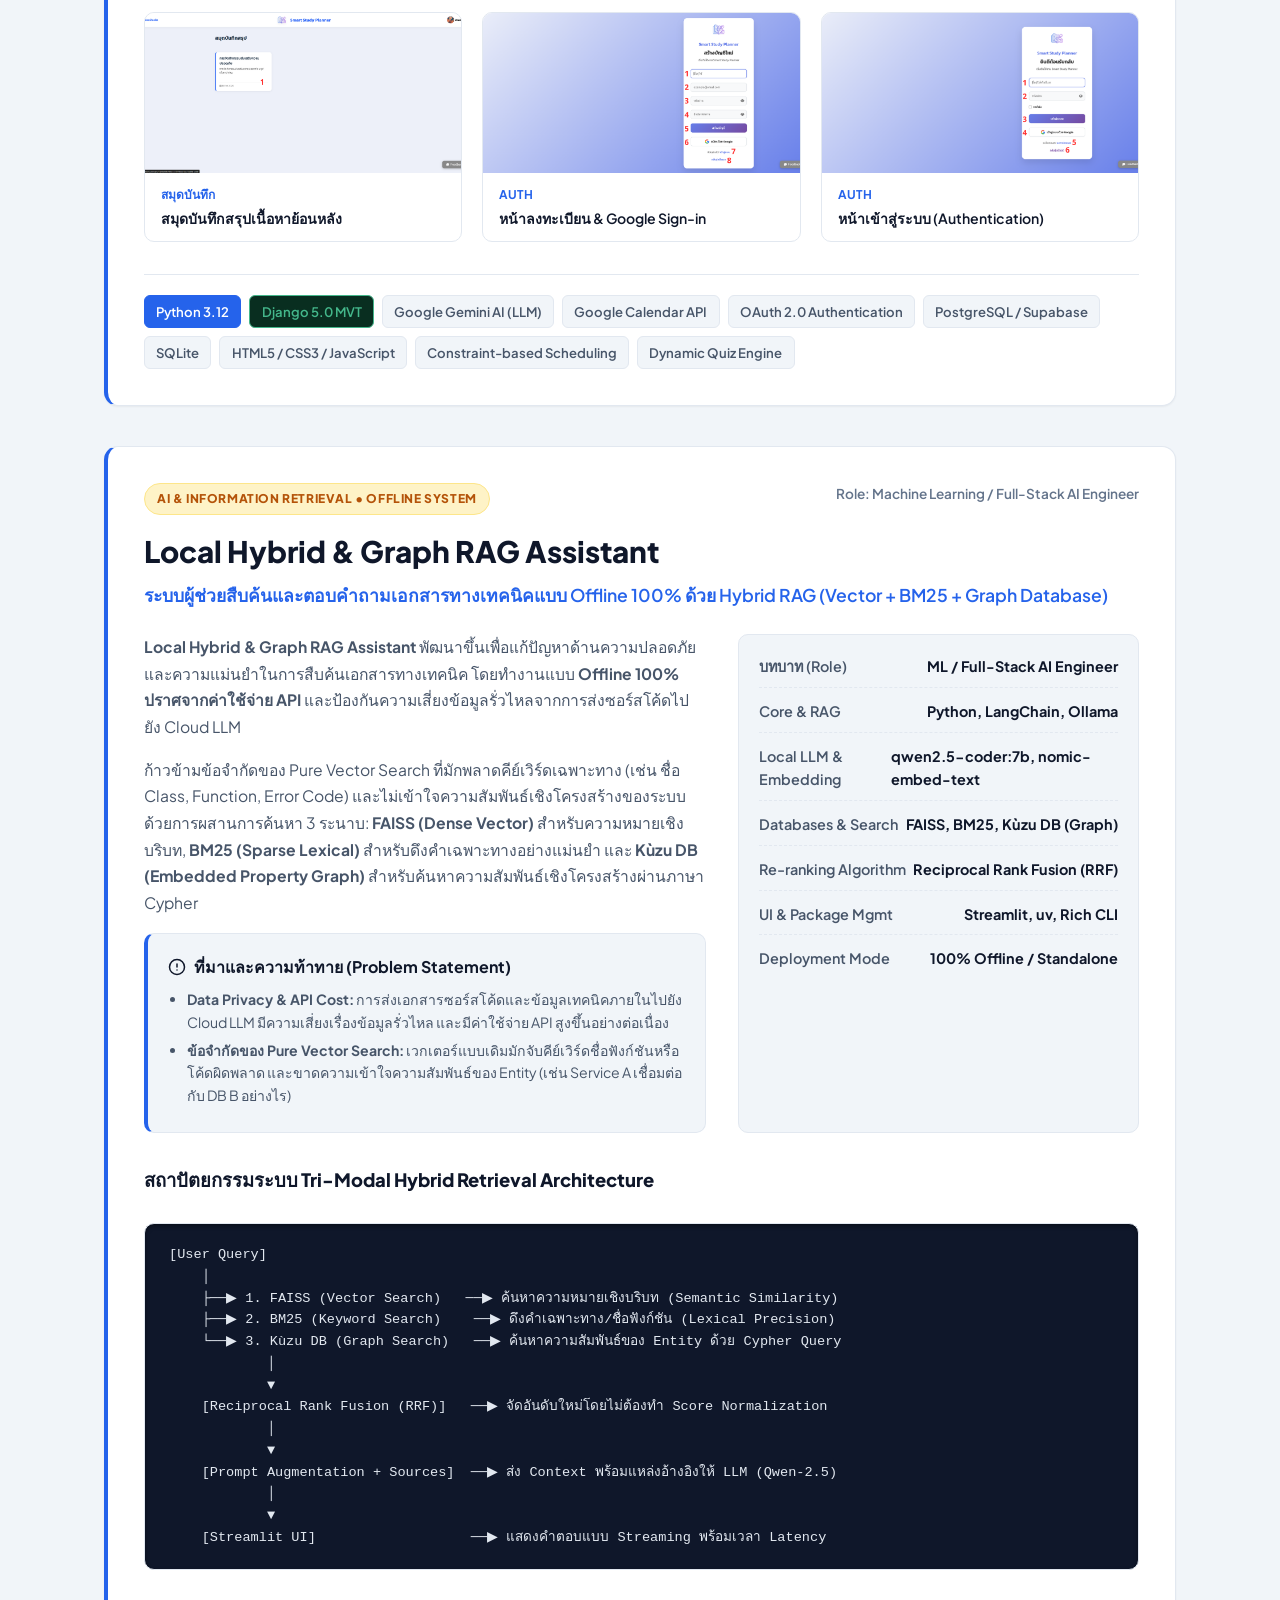
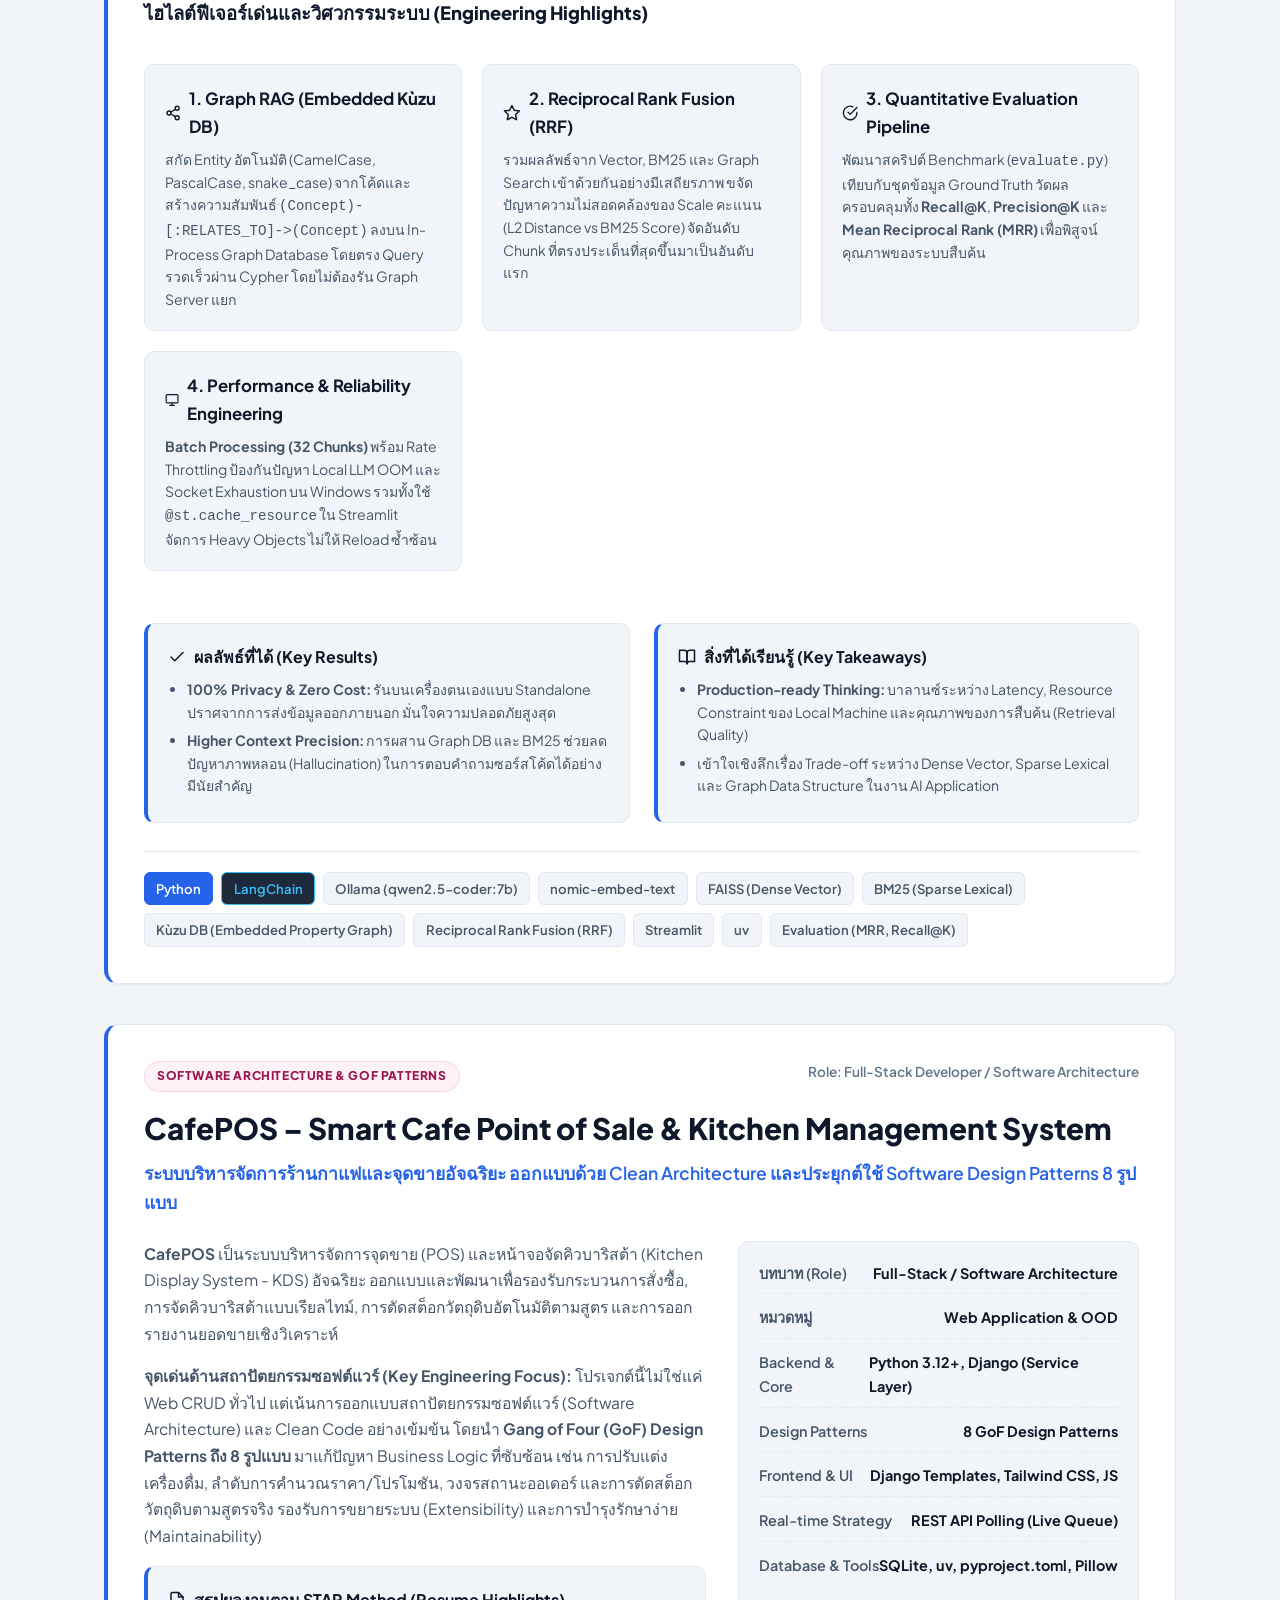
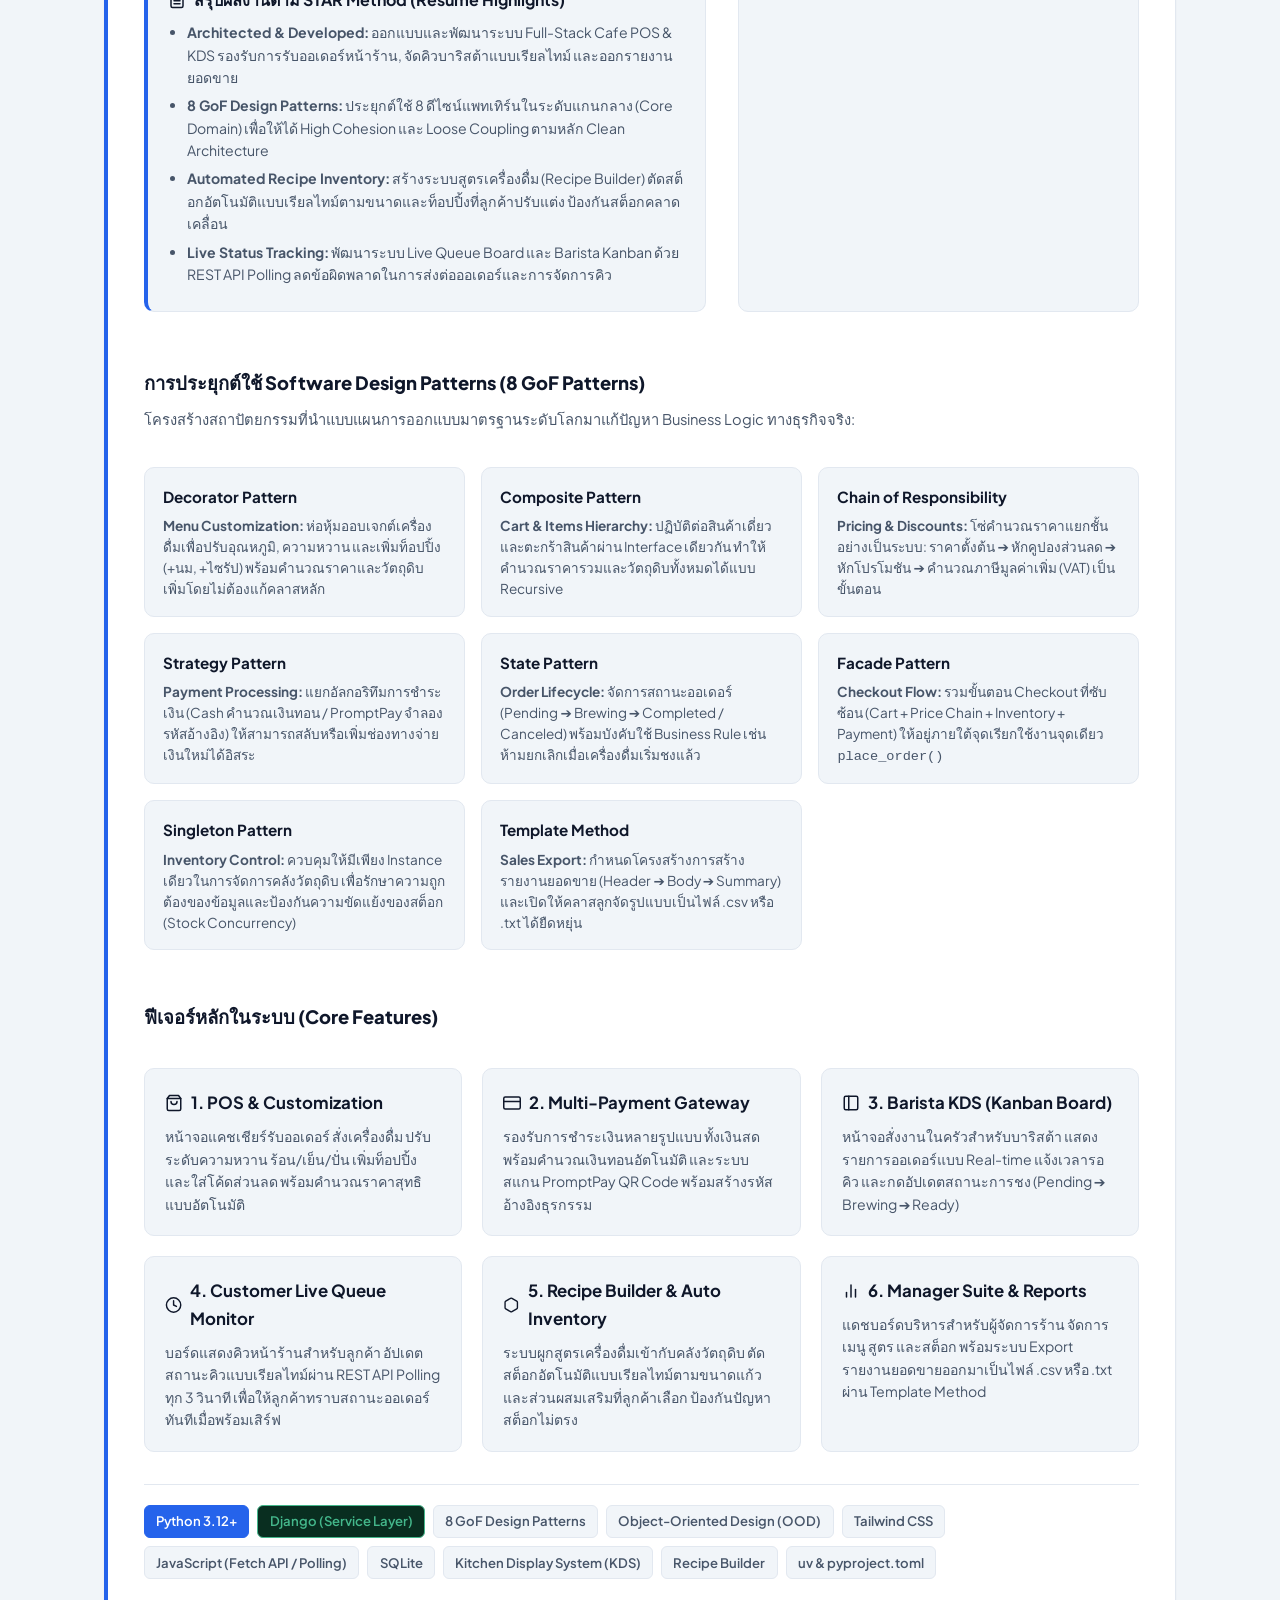
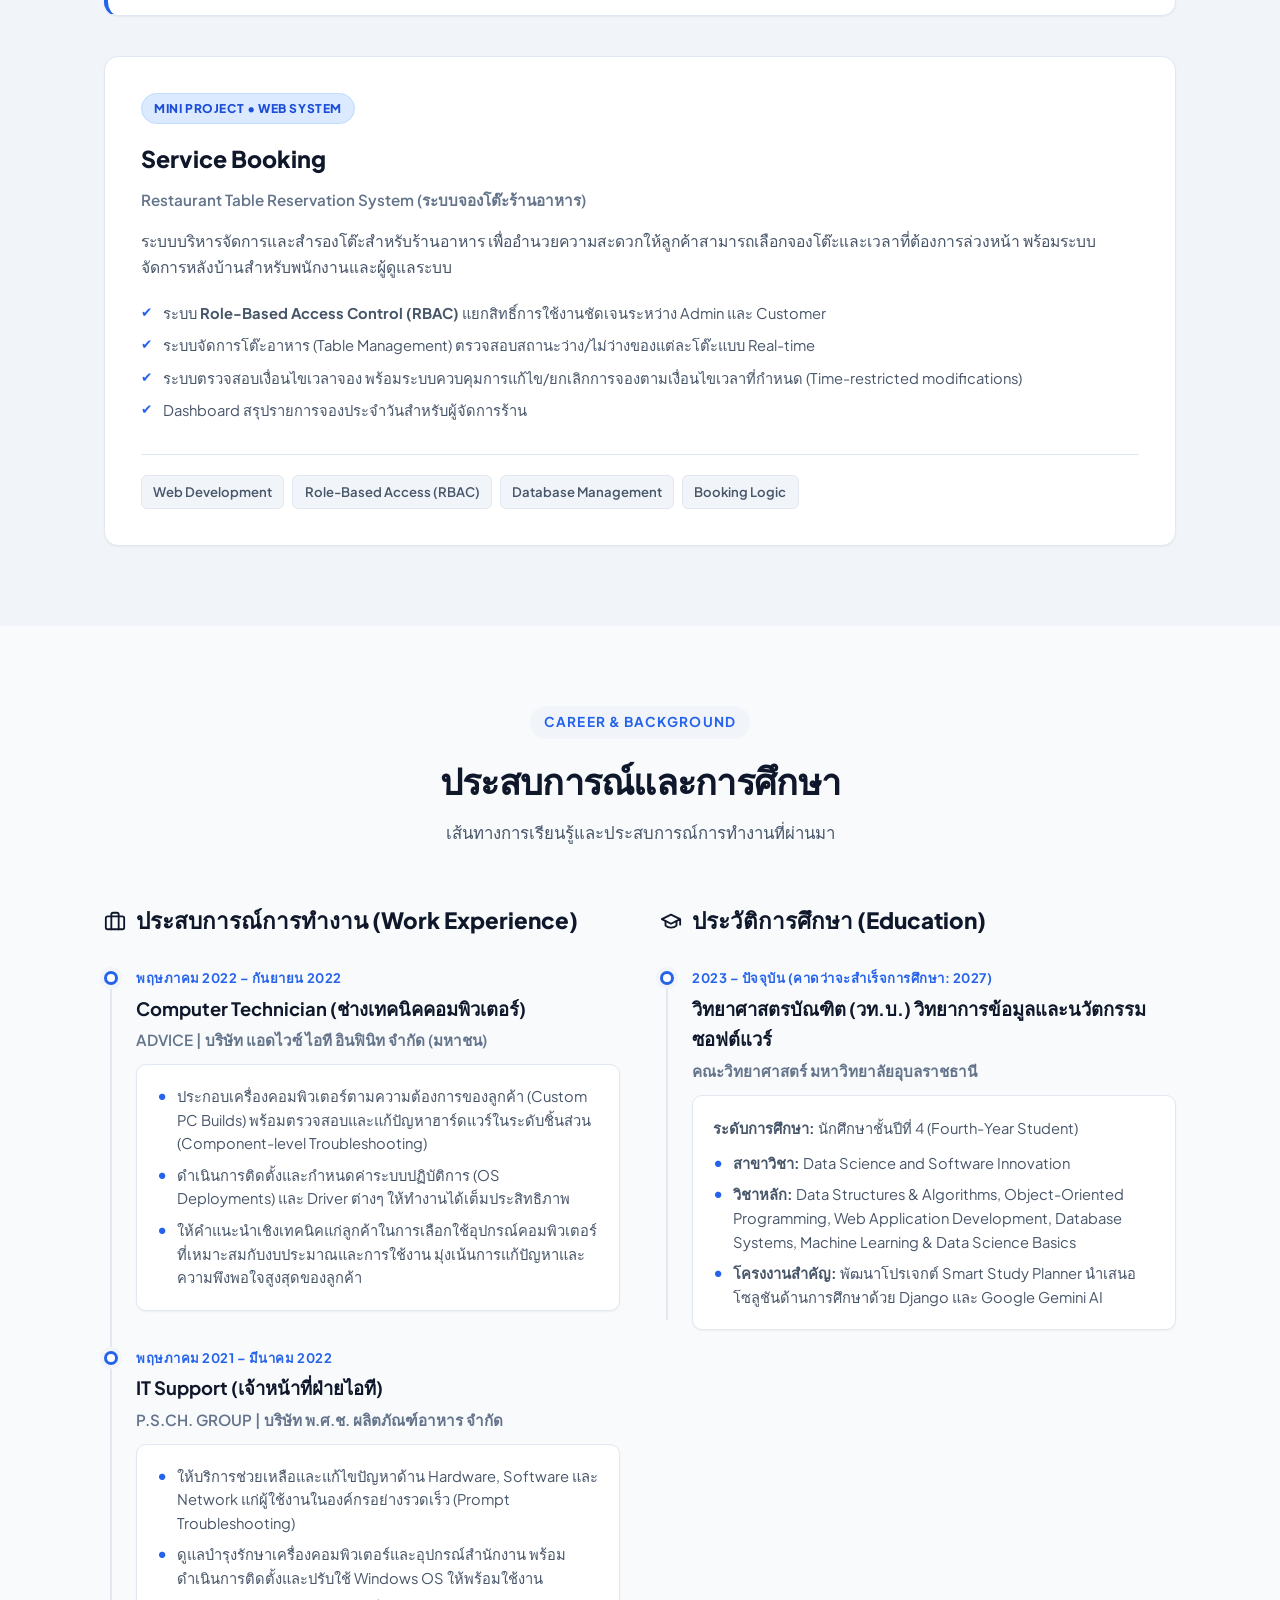
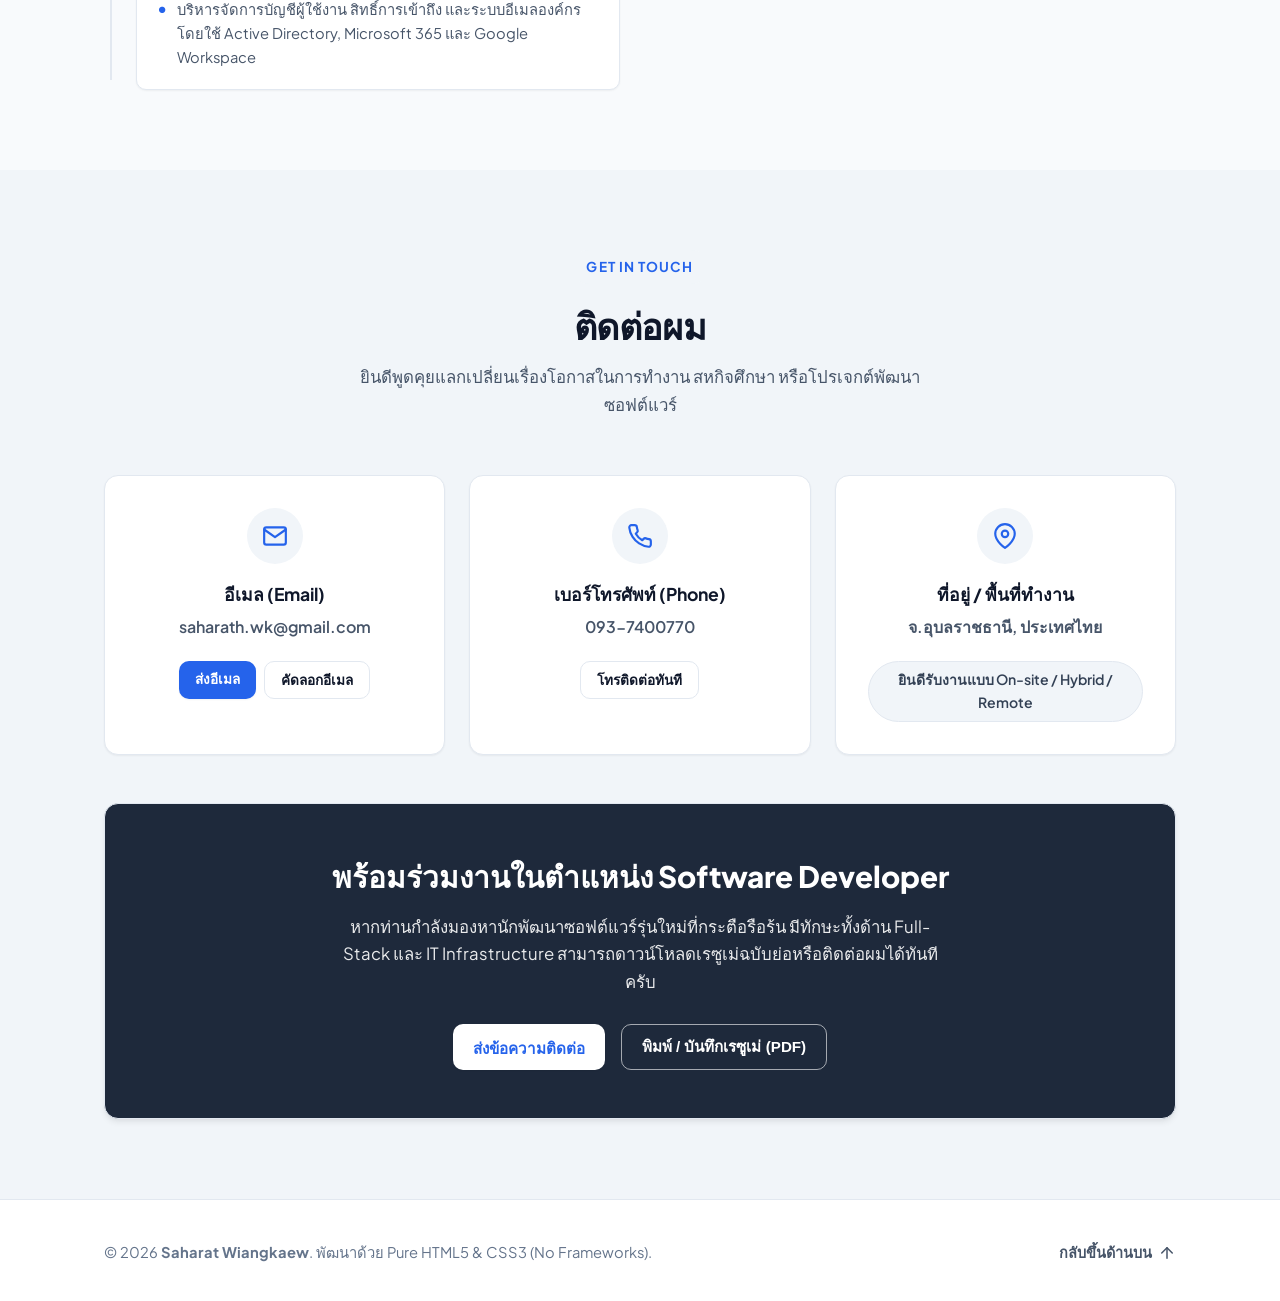
==== commit 498d4c23: "Remove all emojis from CafePOS project section for clean professional presentation" ====
--- a/Portfolio.html
+++ b/Portfolio.html
@@ -830,7 +830,7 @@
               <span style="font-size: 0.85rem; color: var(--text-light); font-weight: 600;">Role: Full-Stack Developer / Software Architecture</span>
             </div>
 
-            <h3 class="project-title" style="font-size: 1.85rem; margin-bottom: 0.35rem;">☕ CafePOS – Smart Cafe Point of Sale & Kitchen Management System</h3>
+            <h3 class="project-title" style="font-size: 1.85rem; margin-bottom: 0.35rem;">CafePOS – Smart Cafe Point of Sale & Kitchen Management System</h3>
             <div class="project-subtitle" style="font-size: 1.1rem; color: var(--primary); margin-bottom: 1.5rem;">
               ระบบบริหารจัดการร้านกาแฟและจุดขายอัจฉริยะ ออกแบบด้วย Clean Architecture และประยุกต์ใช้ Software Design Patterns 8 รูปแบบ
             </div>
@@ -842,7 +842,7 @@
                   <strong>CafePOS</strong> เป็นระบบบริหารจัดการจุดขาย (POS) และหน้าจอจัดคิวบาริสต้า (Kitchen Display System - KDS) อัจฉริยะ ออกแบบและพัฒนาเพื่อรองรับกระบวนการสั่งซื้อ, การจัดคิวบาริสต้าแบบเรียลไทม์, การตัดสต็อกวัตถุดิบอัตโนมัติตามสูตร และการออกรายงานยอดขายเชิงวิเคราะห์
                 </p>
                 <p class="project-desc" style="margin-bottom: 1rem;">
-                  <strong>📌 จุดเด่นด้านสถาปัตยกรรมซอฟต์แวร์ (Key Engineering Focus):</strong> โปรเจกต์นี้ไม่ใช่แค่ Web CRUD ทั่วไป แต่เน้นการออกแบบสถาปัตยกรรมซอฟต์แวร์ (Software Architecture) และ Clean Code อย่างเข้มข้น โดยนำ <strong>Gang of Four (GoF) Design Patterns ถึง 8 รูปแบบ</strong> มาแก้ปัญหา Business Logic ที่ซับซ้อน เช่น การปรับแต่งเครื่องดื่ม, ลำดับการคำนวณราคา/โปรโมชัน, วงจรสถานะออเดอร์ และการตัดสต็อกวัตถุดิบตามสูตรจริง รองรับการขยายระบบ (Extensibility) และการบำรุงรักษาง่าย (Maintainability)
+                  <strong>จุดเด่นด้านสถาปัตยกรรมซอฟต์แวร์ (Key Engineering Focus):</strong> โปรเจกต์นี้ไม่ใช่แค่ Web CRUD ทั่วไป แต่เน้นการออกแบบสถาปัตยกรรมซอฟต์แวร์ (Software Architecture) และ Clean Code อย่างเข้มข้น โดยนำ <strong>Gang of Four (GoF) Design Patterns ถึง 8 รูปแบบ</strong> มาแก้ปัญหา Business Logic ที่ซับซ้อน เช่น การปรับแต่งเครื่องดื่ม, ลำดับการคำนวณราคา/โปรโมชัน, วงจรสถานะออเดอร์ และการตัดสต็อกวัตถุดิบตามสูตรจริง รองรับการขยายระบบ (Extensibility) และการบำรุงรักษาง่าย (Maintainability)
                 </p>
 
                 <!-- STAR Method Resume Summary Banner -->
@@ -895,7 +895,7 @@
 
             <!-- Deep Dive: 8 Design Patterns Grid -->
             <h4 style="font-size: 1.15rem; font-weight: 800; color: var(--text-main); margin: 1.5rem 0 0.5rem;">
-              💡 การประยุกต์ใช้ Software Design Patterns (8 GoF Patterns)
+              การประยุกต์ใช้ Software Design Patterns (8 GoF Patterns)
             </h4>
             <p style="font-size: 0.92rem; color: var(--text-muted); margin-bottom: 1rem;">
               โครงสร้างสถาปัตยกรรมที่นำแบบแผนการออกแบบมาตรฐานระดับโลกมาแก้ปัญหา Business Logic ทางธุรกิจจริง:
@@ -903,49 +903,49 @@
 
             <div class="patterns-grid">
               <div class="pattern-card">
-                <h5>🎨 Decorator Pattern</h5>
+                <h5>Decorator Pattern</h5>
                 <p><strong>Menu Customization:</strong> ห่อหุ้มออบเจกต์เครื่องดื่มเพื่อปรับอุณหภูมิ, ความหวาน และเพิ่มท็อปปิ้ง (+นม, +ไซรัป) พร้อมคำนวณราคาและวัตถุดิบเพิ่มโดยไม่ต้องแก้คลาสหลัก</p>
               </div>
 
               <div class="pattern-card">
-                <h5>🌳 Composite Pattern</h5>
+                <h5>Composite Pattern</h5>
                 <p><strong>Cart & Items Hierarchy:</strong> ปฏิบัติต่อสินค้าเดี่ยวและตะกร้าสินค้าผ่าน Interface เดียวกัน ทำให้คำนวณราคารวมและวัตถุดิบทั้งหมดได้แบบ Recursive</p>
               </div>
 
               <div class="pattern-card">
-                <h5>⛓️ Chain of Responsibility</h5>
+                <h5>Chain of Responsibility</h5>
                 <p><strong>Pricing & Discounts:</strong> โซ่คำนวณราคาแยกชั้นอย่างเป็นระบบ: ราคาตั้งต้น ➔ หักคูปองส่วนลด ➔ หักโปรโมชัน ➔ คำนวณภาษีมูลค่าเพิ่ม (VAT) เป็นขั้นตอน</p>
               </div>
 
               <div class="pattern-card">
-                <h5>🎯 Strategy Pattern</h5>
+                <h5>Strategy Pattern</h5>
                 <p><strong>Payment Processing:</strong> แยกอัลกอริทึมการชำระเงิน (Cash คำนวณเงินทอน / PromptPay จำลองรหัสอ้างอิง) ให้สามารถสลับหรือเพิ่มช่องทางจ่ายเงินใหม่ได้อิสระ</p>
               </div>
 
               <div class="pattern-card">
-                <h5>🔄 State Pattern</h5>
+                <h5>State Pattern</h5>
                 <p><strong>Order Lifecycle:</strong> จัดการสถานะออเดอร์ (Pending ➔ Brewing ➔ Completed / Canceled) พร้อมบังคับใช้ Business Rule เช่น ห้ามยกเลิกเมื่อเครื่องดื่มเริ่มชงแล้ว</p>
               </div>
 
               <div class="pattern-card">
-                <h5>🏛️ Facade Pattern</h5>
+                <h5>Facade Pattern</h5>
                 <p><strong>Checkout Flow:</strong> รวมขั้นตอน Checkout ที่ซับซ้อน (Cart + Price Chain + Inventory + Payment) ให้อยู่ภายใต้จุดเรียกใช้งานจุดเดียว <code>place_order()</code></p>
               </div>
 
               <div class="pattern-card">
-                <h5>🔒 Singleton Pattern</h5>
+                <h5>Singleton Pattern</h5>
                 <p><strong>Inventory Control:</strong> ควบคุมให้มีเพียง Instance เดียวในการจัดการคลังวัตถุดิบ เพื่อรักษาความถูกต้องของข้อมูลและป้องกันความขัดแย้งของสต็อก (Stock Concurrency)</p>
               </div>
 
               <div class="pattern-card">
-                <h5>📋 Template Method</h5>
+                <h5>Template Method</h5>
                 <p><strong>Sales Export:</strong> กำหนดโครงสร้างการสร้างรายงานยอดขาย (Header ➔ Body ➔ Summary) และเปิดให้คลาสลูกจัดรูปแบบเป็นไฟล์ .csv หรือ .txt ได้ยืดหยุ่น</p>
               </div>
             </div>
 
             <!-- Core Features Grid -->
             <h4 style="font-size: 1.15rem; font-weight: 800; color: var(--text-main); margin: 1.5rem 0 0.75rem;">
-              🚀 ฟีเจอร์หลักในระบบ (Core Features)
+              ฟีเจอร์หลักในระบบ (Core Features)
             </h4>
 
             <div class="system-modules-grid">
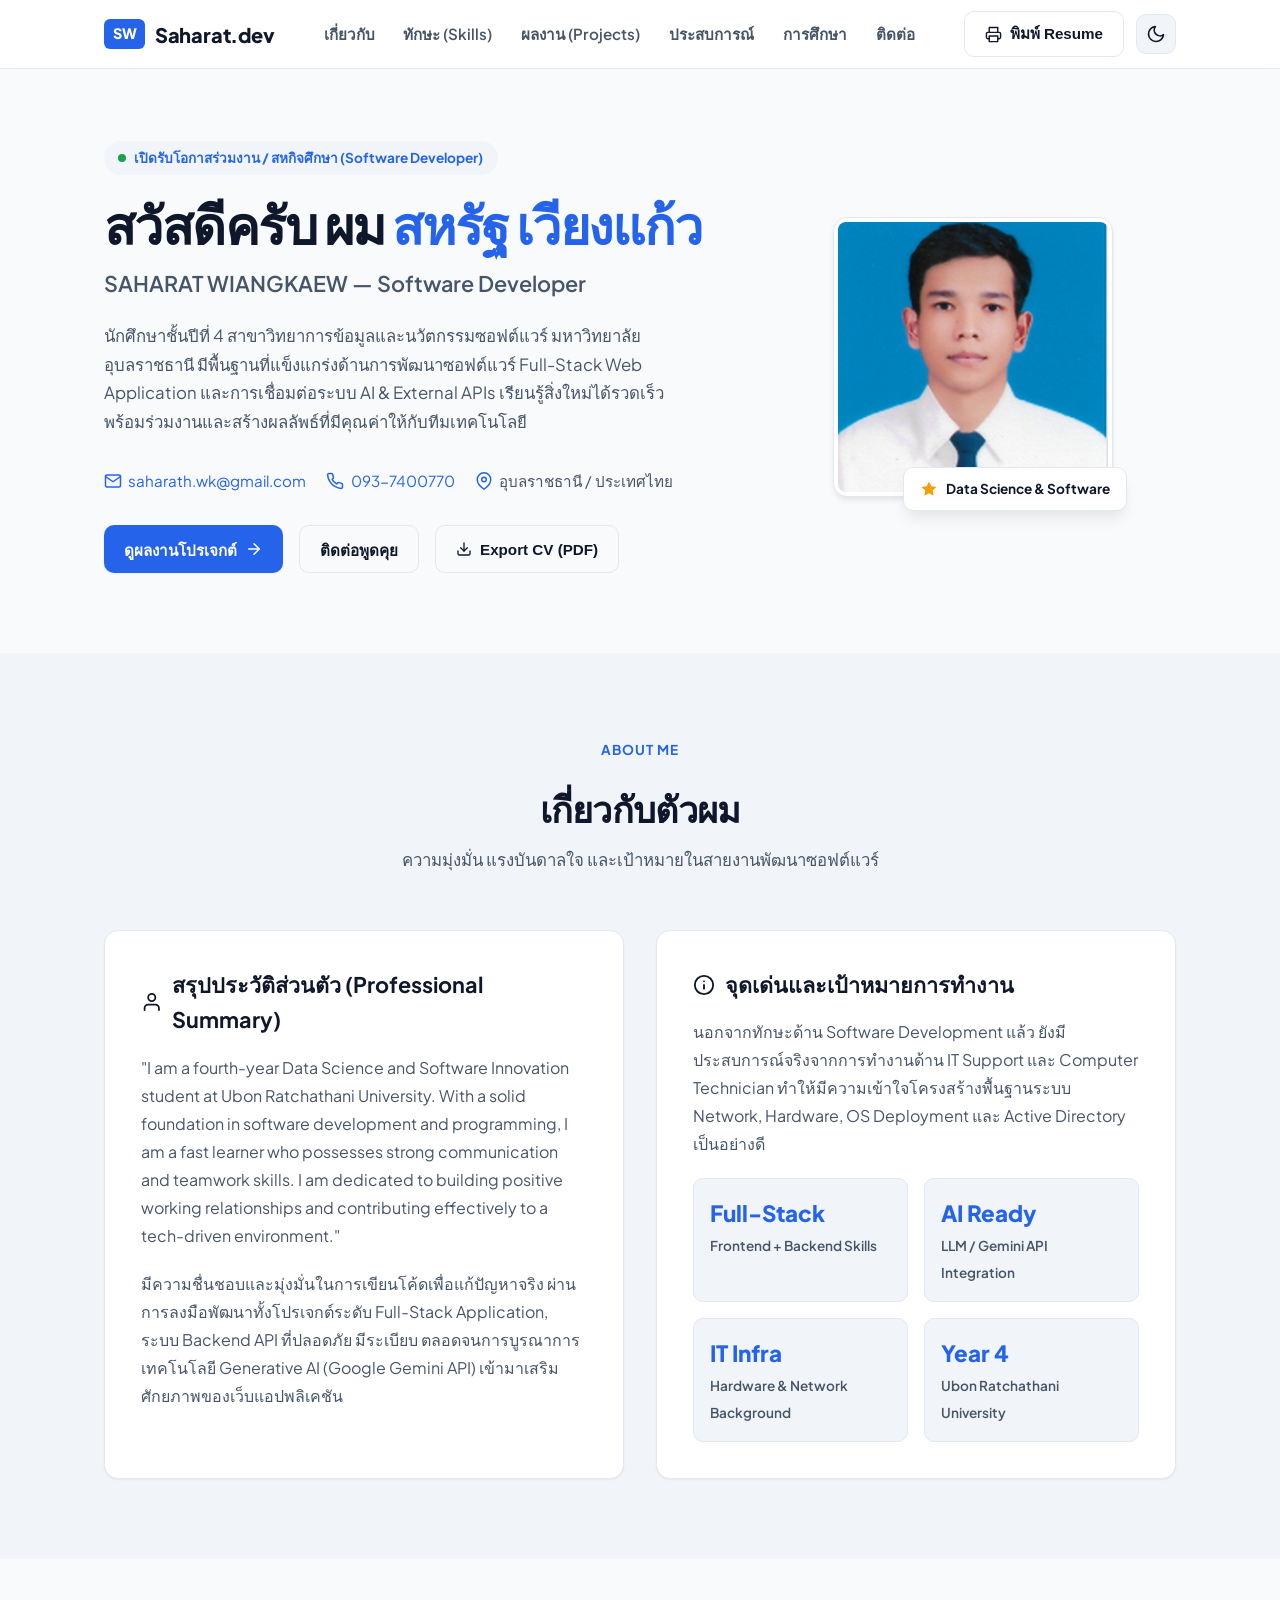
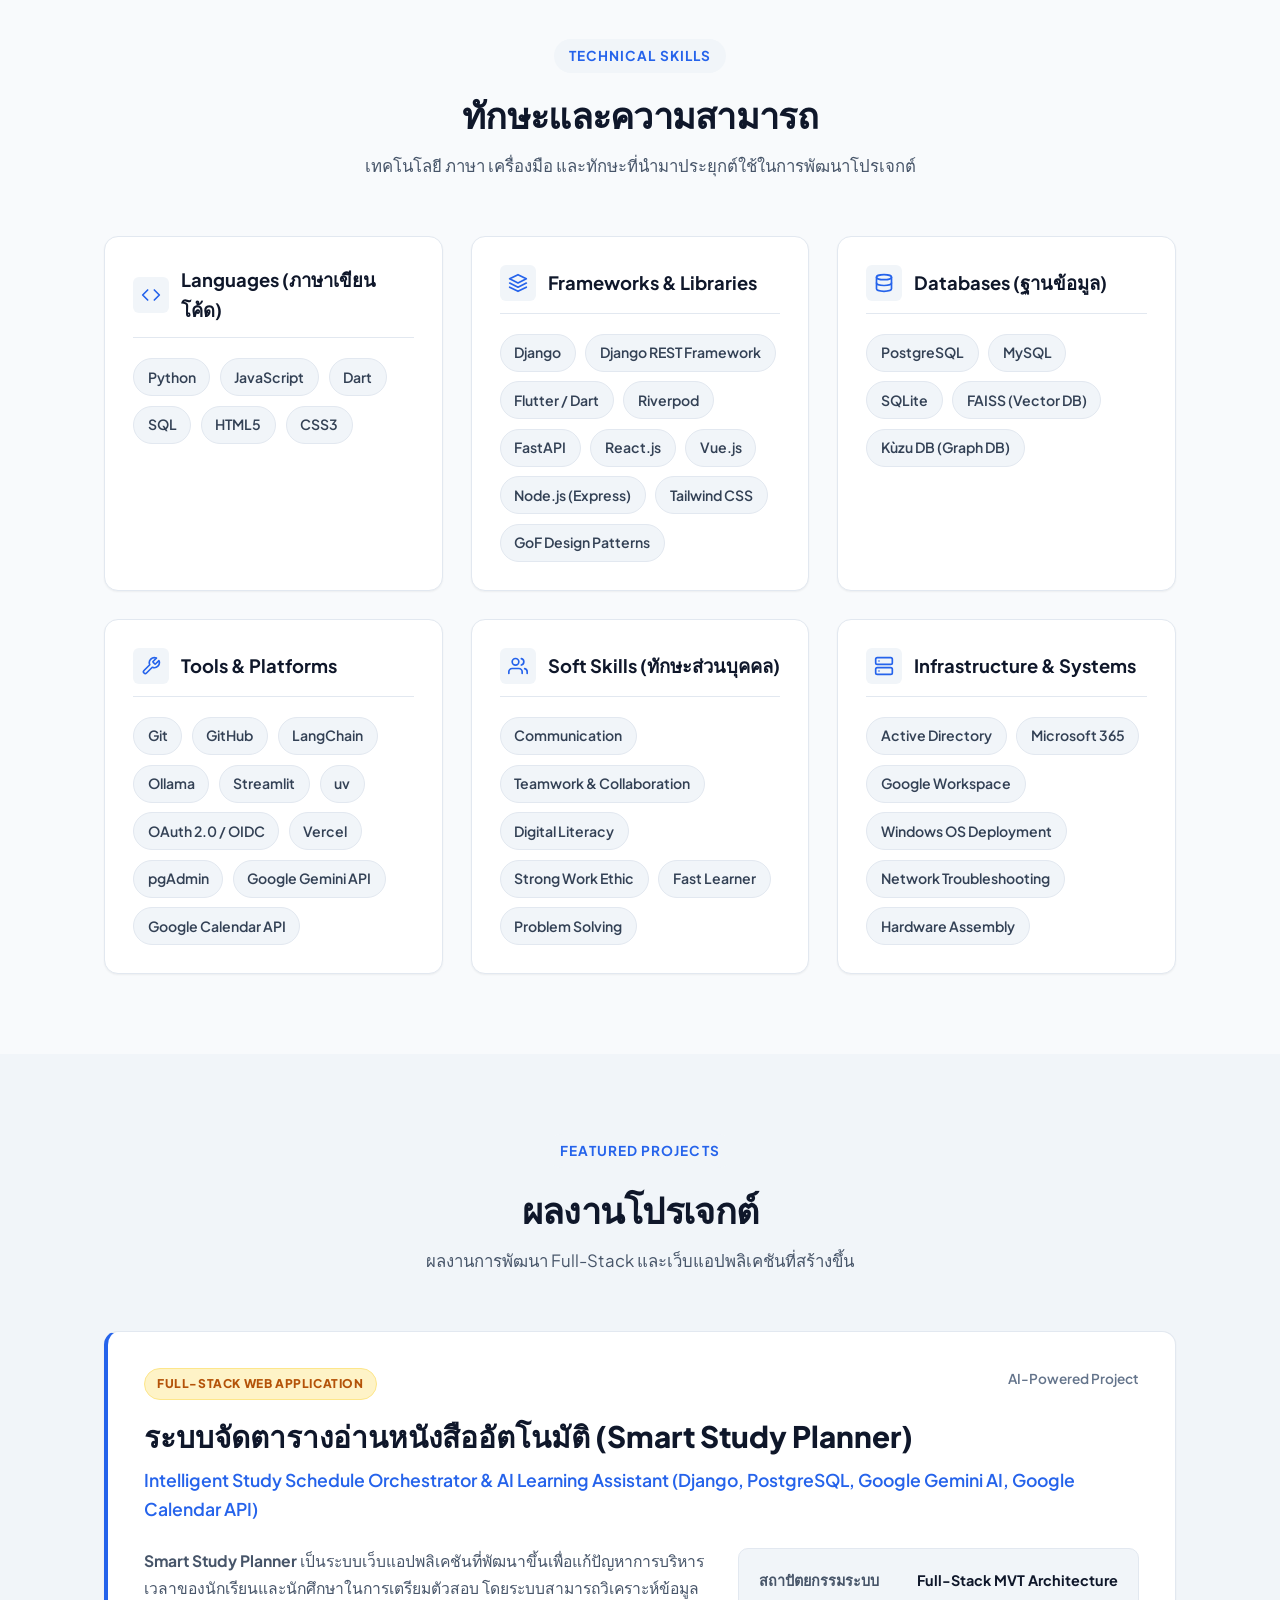
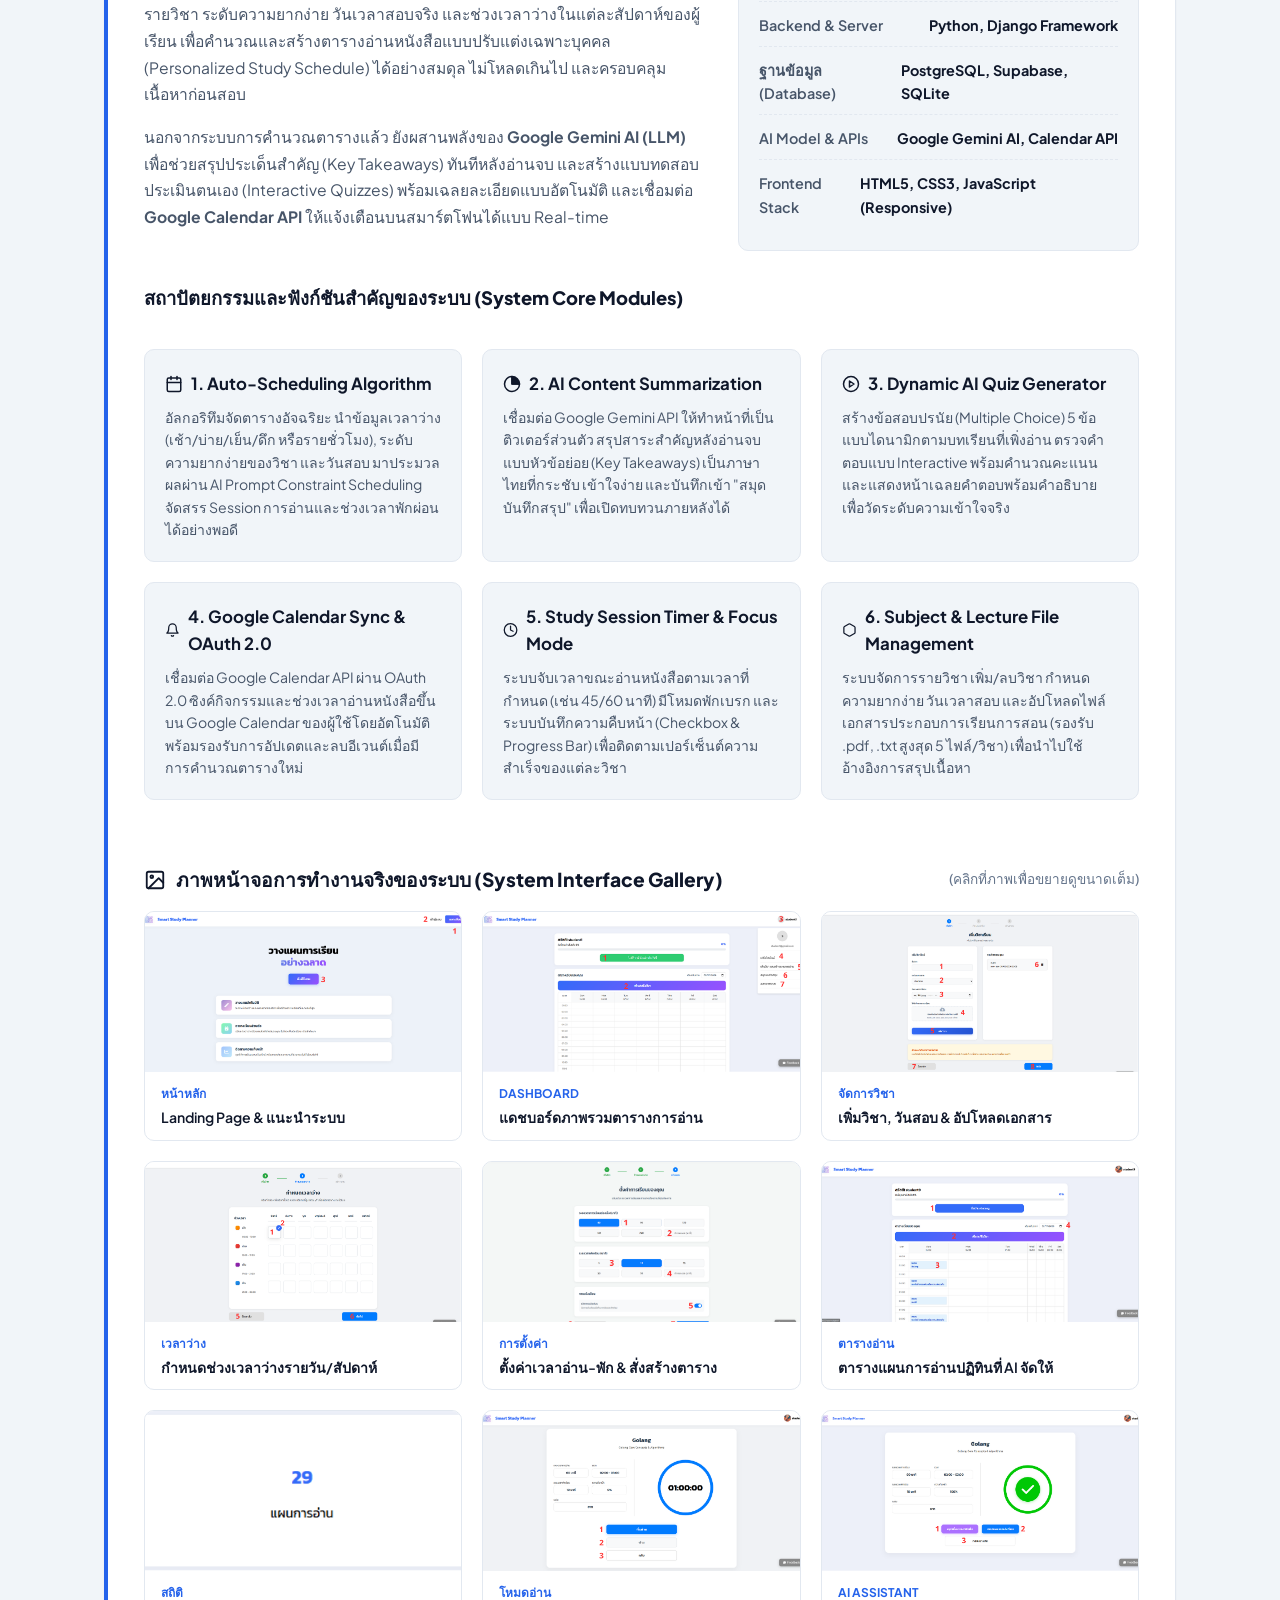
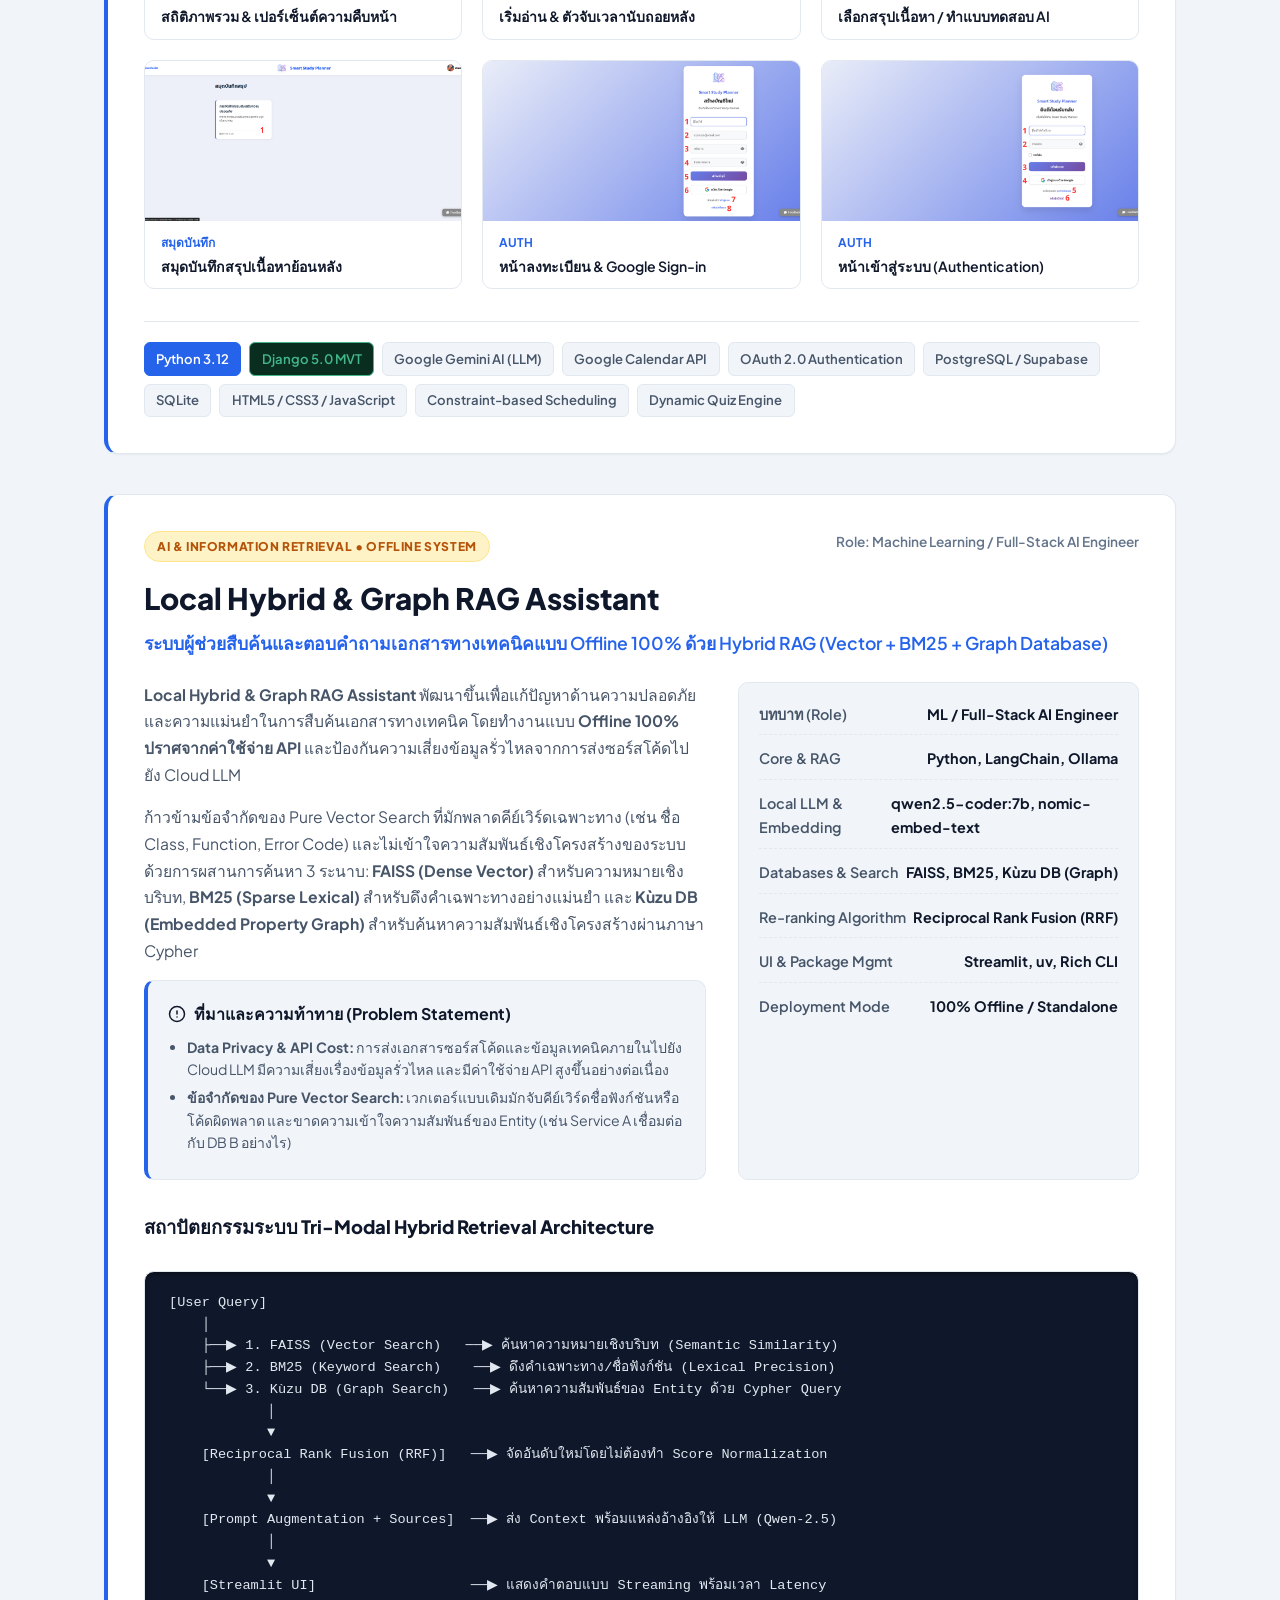
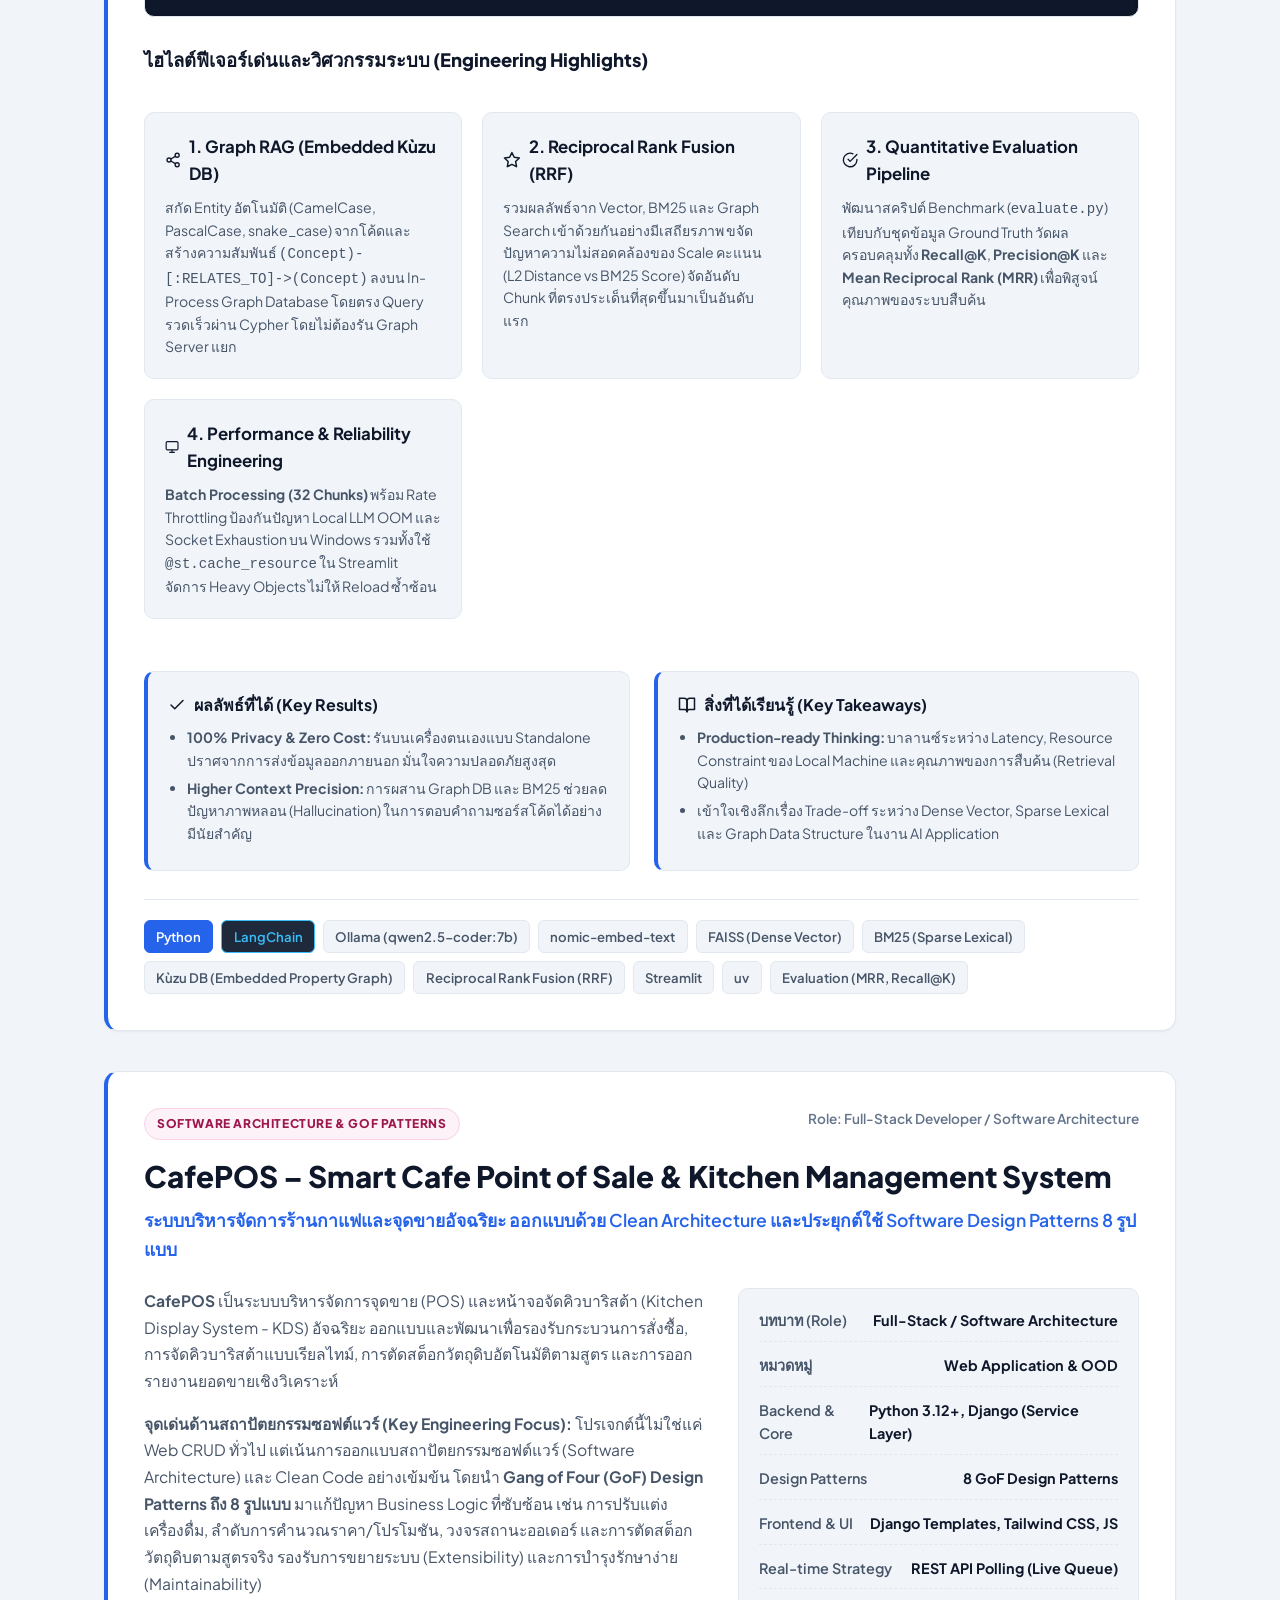
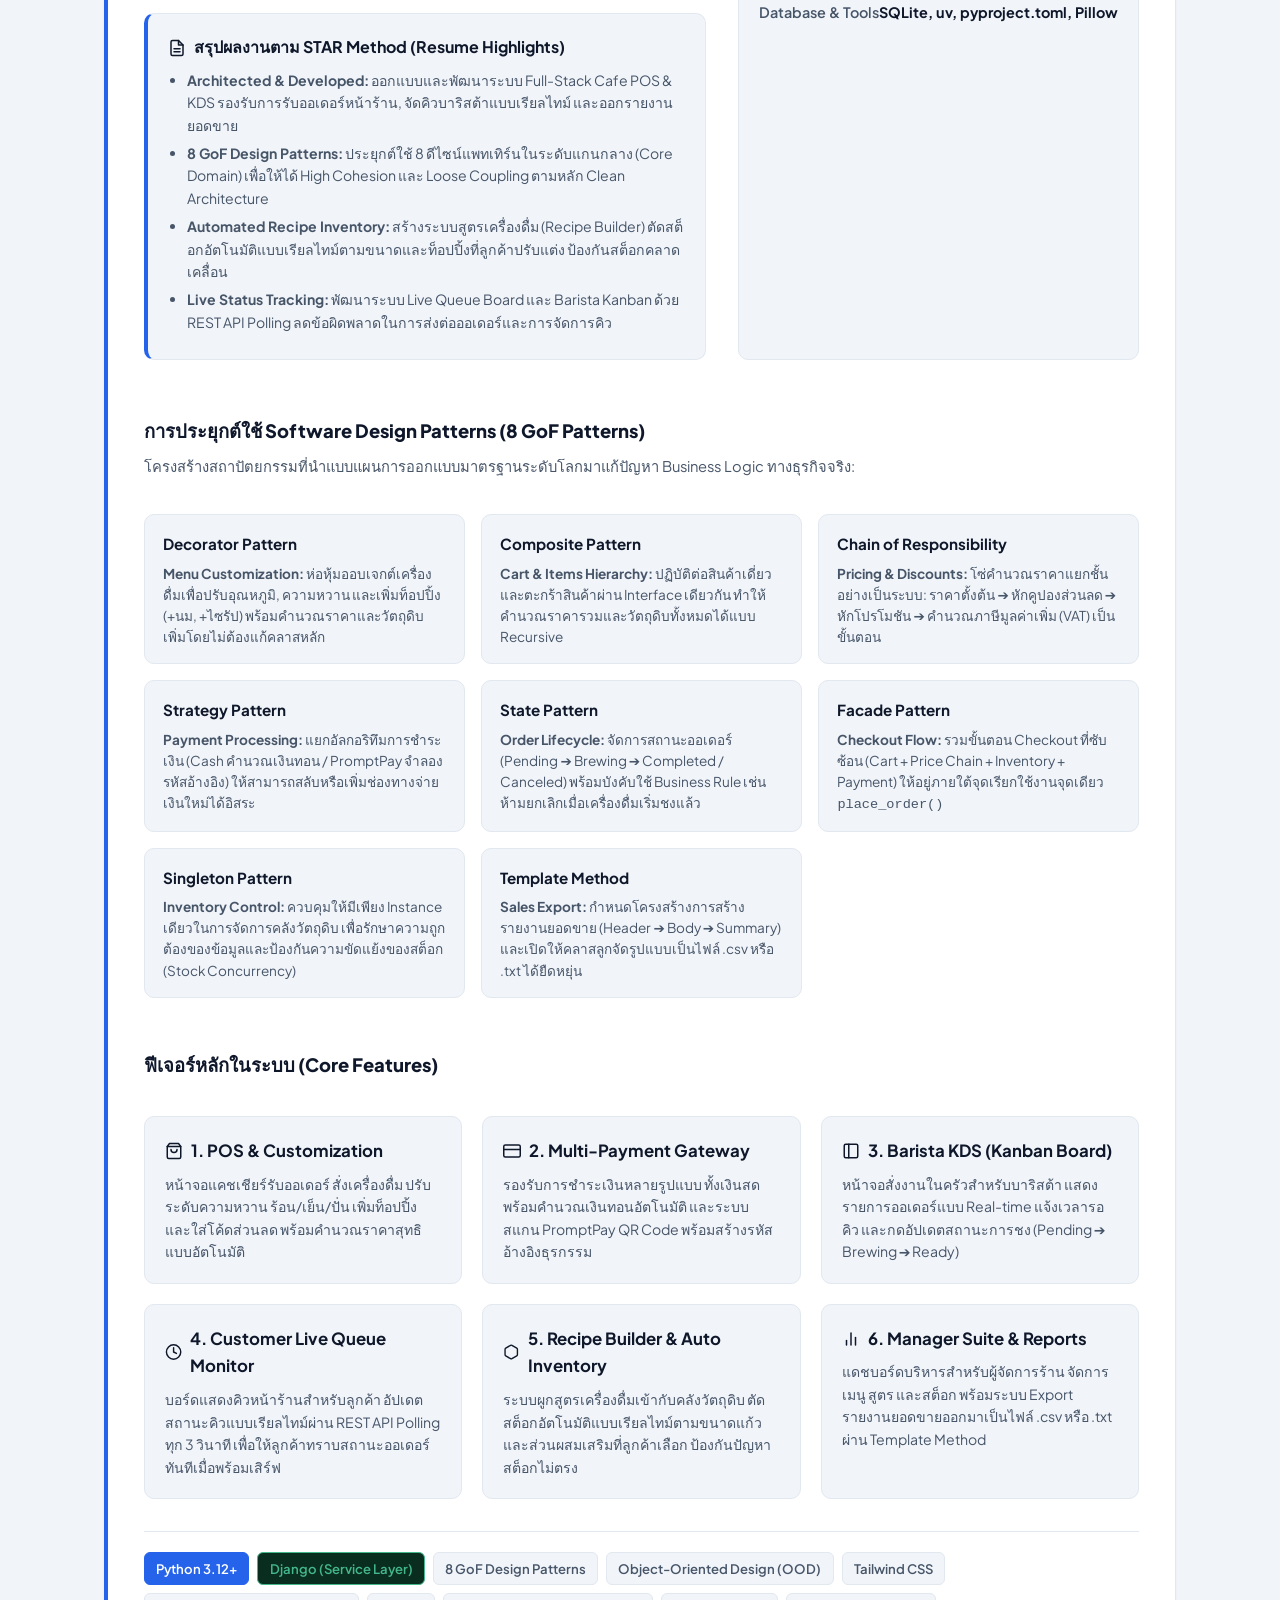
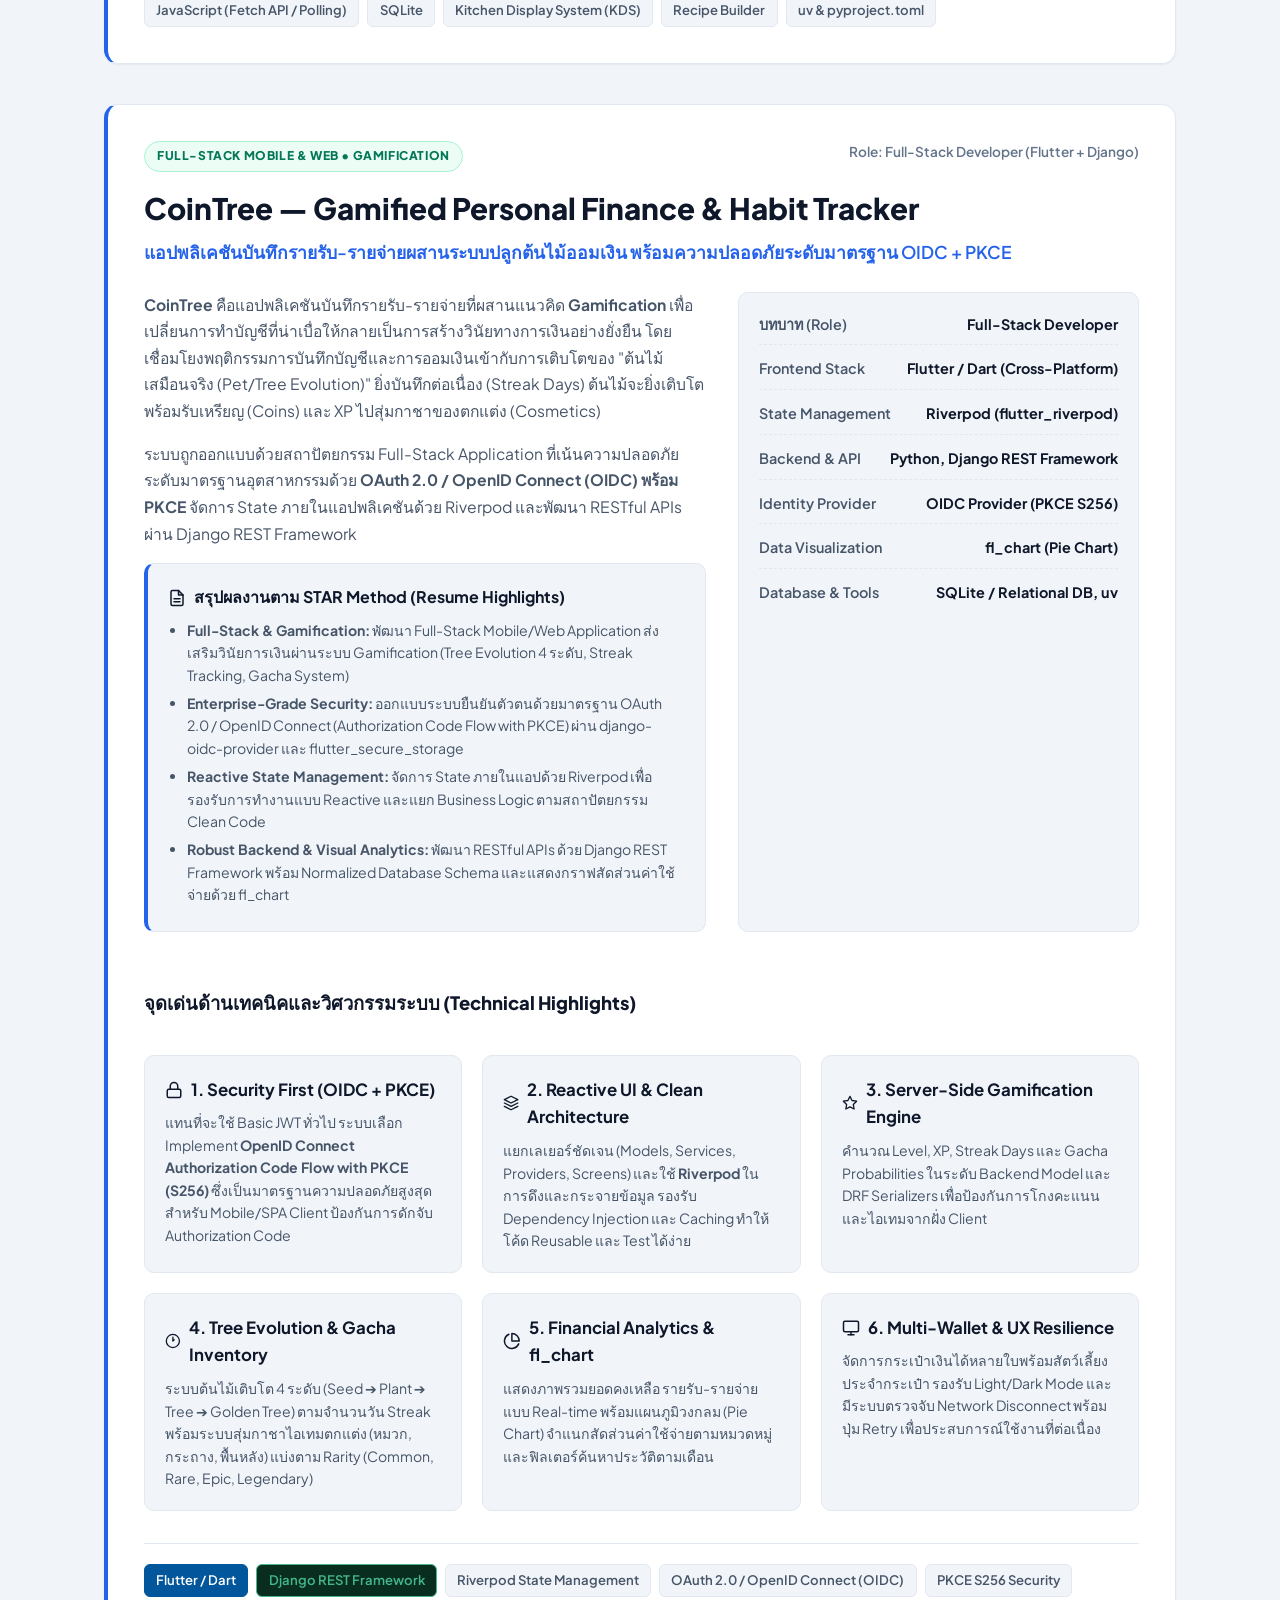
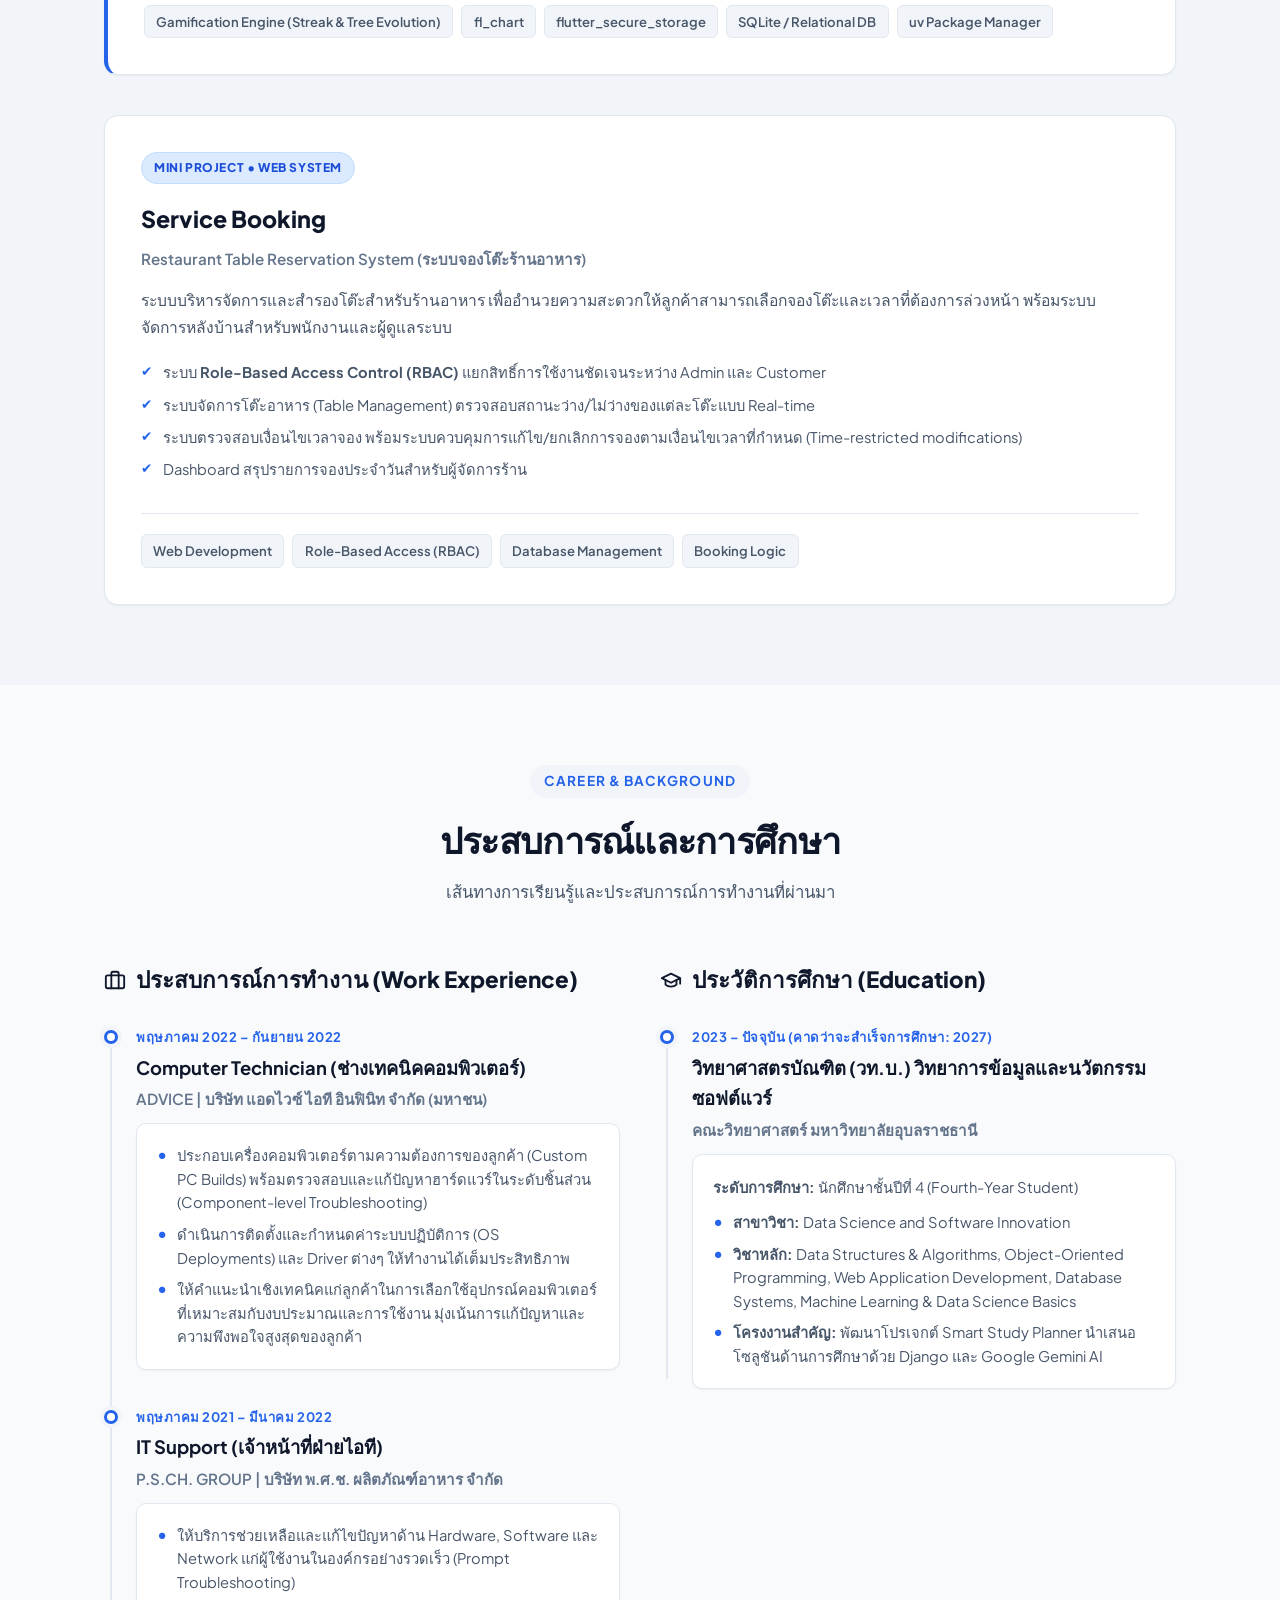
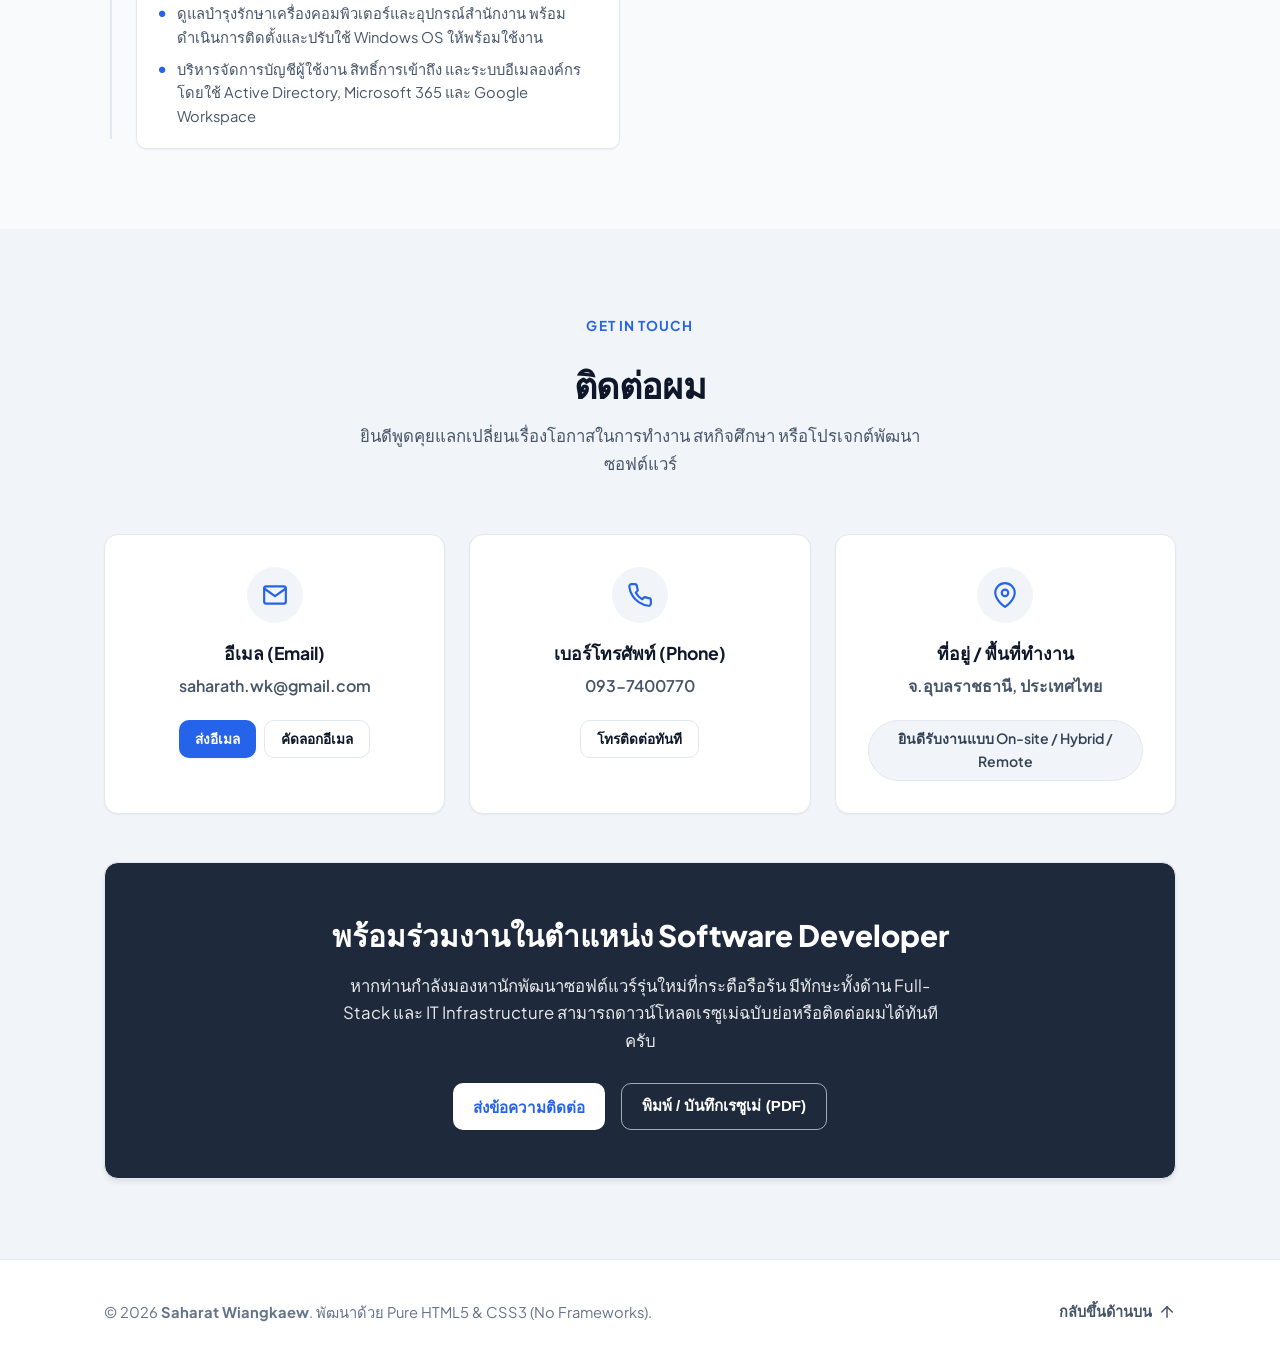
==== commit 78a406a9: "Add CoinTree personal finance & habit tracker project with Flutter, Riverpod, OIDC PKCE and Gamifica" ====
--- a/Portfolio.html
+++ b/Portfolio.html
@@ -257,11 +257,13 @@
             </div>
             <div class="skill-tags">
               <span class="skill-tag">Django</span>
+              <span class="skill-tag">Django REST Framework</span>
+              <span class="skill-tag">Flutter / Dart</span>
+              <span class="skill-tag">Riverpod</span>
               <span class="skill-tag">FastAPI</span>
               <span class="skill-tag">React.js</span>
               <span class="skill-tag">Vue.js</span>
               <span class="skill-tag">Node.js (Express)</span>
-              <span class="skill-tag">Flutter</span>
               <span class="skill-tag">Tailwind CSS</span>
               <span class="skill-tag">GoF Design Patterns</span>
             </div>
@@ -305,6 +307,7 @@
               <span class="skill-tag">Ollama</span>
               <span class="skill-tag">Streamlit</span>
               <span class="skill-tag">uv</span>
+              <span class="skill-tag">OAuth 2.0 / OIDC</span>
               <span class="skill-tag">Vercel</span>
               <span class="skill-tag">pgAdmin</span>
               <span class="skill-tag">Google Gemini API</span>
@@ -1025,7 +1028,159 @@
             </div>
           </div>
 
-          <!-- Project 4: Service Booking (Restaurant Table Reservation System) -->
+          <!-- Project 4: CoinTree — Gamified Personal Finance & Habit Tracker -->
+          <div class="project-card featured-showcase">
+            <div style="display: flex; justify-content: space-between; align-items: flex-start; flex-wrap: wrap; gap: 0.5rem; margin-bottom: 0.75rem;">
+              <span class="project-badge-top badge-mobile" style="margin-bottom: 0;">Full-Stack Mobile & Web • Gamification</span>
+              <span style="font-size: 0.85rem; color: var(--text-light); font-weight: 600;">Role: Full-Stack Developer (Flutter + Django)</span>
+            </div>
+
+            <h3 class="project-title" style="font-size: 1.85rem; margin-bottom: 0.35rem;">CoinTree — Gamified Personal Finance & Habit Tracker</h3>
+            <div class="project-subtitle" style="font-size: 1.1rem; color: var(--primary); margin-bottom: 1.5rem;">
+              แอปพลิเคชันบันทึกรายรับ-รายจ่ายผสานระบบปลูกต้นไม้ออมเงิน พร้อมความปลอดภัยระดับมาตรฐาน OIDC + PKCE
+            </div>
+
+            <!-- Overview Grid: Description + Metadata Box -->
+            <div class="project-overview-grid">
+              <div>
+                <p class="project-desc" style="margin-bottom: 1rem;">
+                  <strong>CoinTree</strong> คือแอปพลิเคชันบันทึกรายรับ-รายจ่ายที่ผสานแนวคิด <strong>Gamification</strong> เพื่อเปลี่ยนการทำบัญชีที่น่าเบื่อให้กลายเป็นการสร้างวินัยทางการเงินอย่างยั่งยืน โดยเชื่อมโยงพฤติกรรมการบันทึกบัญชีและการออมเงินเข้ากับการเติบโตของ "ต้นไม้เสมือนจริง (Pet/Tree Evolution)" ยิ่งบันทึกต่อเนื่อง (Streak Days) ต้นไม้จะยิ่งเติบโต พร้อมรับเหรียญ (Coins) และ XP ไปสุ่มกาชาของตกแต่ง (Cosmetics)
+                </p>
+                <p class="project-desc" style="margin-bottom: 1rem;">
+                  ระบบถูกออกแบบด้วยสถาปัตยกรรม Full-Stack Application ที่เน้นความปลอดภัยระดับมาตรฐานอุตสาหกรรมด้วย <strong>OAuth 2.0 / OpenID Connect (OIDC) พร้อม PKCE</strong> จัดการ State ภายในแอปพลิเคชันด้วย Riverpod และพัฒนา RESTful APIs ผ่าน Django REST Framework
+                </p>
+
+                <!-- STAR Method Resume Summary Banner -->
+                <div class="info-banner" style="margin-top: 1rem;">
+                  <h4>
+                    <svg width="18" height="18" viewBox="0 0 24 24" fill="none" stroke="currentColor" stroke-width="2" stroke-linecap="round" stroke-linejoin="round"><path d="M14 2H6a2 2 0 0 0-2 2v16a2 2 0 0 0 2 2h12a2 2 0 0 0 2-2V8z"></path><polyline points="14 2 14 8 20 8"></polyline><line x1="16" y1="13" x2="8" y2="13"></line><line x1="16" y1="17" x2="8" y2="17"></line></svg>
+                    สรุปผลงานตาม STAR Method (Resume Highlights)
+                  </h4>
+                  <ul>
+                    <li><strong>Full-Stack & Gamification:</strong> พัฒนา Full-Stack Mobile/Web Application ส่งเสริมวินัยการเงินผ่านระบบ Gamification (Tree Evolution 4 ระดับ, Streak Tracking, Gacha System)</li>
+                    <li><strong>Enterprise-Grade Security:</strong> ออกแบบระบบยืนยันตัวตนด้วยมาตรฐาน OAuth 2.0 / OpenID Connect (Authorization Code Flow with PKCE) ผ่าน django-oidc-provider และ flutter_secure_storage</li>
+                    <li><strong>Reactive State Management:</strong> จัดการ State ภายในแอปด้วย Riverpod เพื่อรองรับการทำงานแบบ Reactive และแยก Business Logic ตามสถาปัตยกรรม Clean Code</li>
+                    <li><strong>Robust Backend & Visual Analytics:</strong> พัฒนา RESTful APIs ด้วย Django REST Framework พร้อม Normalized Database Schema และแสดงกราฟสัดส่วนค่าใช้จ่ายด้วย fl_chart</li>
+                  </ul>
+                </div>
+              </div>
+
+              <!-- Project Metadata Box -->
+              <div class="project-meta-box">
+                <div class="meta-row">
+                  <span class="meta-label">บทบาท (Role)</span>
+                  <span class="meta-value">Full-Stack Developer</span>
+                </div>
+                <div class="meta-row">
+                  <span class="meta-label">Frontend Stack</span>
+                  <span class="meta-value">Flutter / Dart (Cross-Platform)</span>
+                </div>
+                <div class="meta-row">
+                  <span class="meta-label">State Management</span>
+                  <span class="meta-value">Riverpod (flutter_riverpod)</span>
+                </div>
+                <div class="meta-row">
+                  <span class="meta-label">Backend & API</span>
+                  <span class="meta-value">Python, Django REST Framework</span>
+                </div>
+                <div class="meta-row">
+                  <span class="meta-label">Identity Provider</span>
+                  <span class="meta-value">OIDC Provider (PKCE S256)</span>
+                </div>
+                <div class="meta-row">
+                  <span class="meta-label">Data Visualization</span>
+                  <span class="meta-value">fl_chart (Pie Chart)</span>
+                </div>
+                <div class="meta-row">
+                  <span class="meta-label">Database & Tools</span>
+                  <span class="meta-value">SQLite / Relational DB, uv</span>
+                </div>
+              </div>
+            </div>
+
+            <!-- Key Engineering Highlights Grid -->
+            <h4 style="font-size: 1.15rem; font-weight: 800; color: var(--text-main); margin: 1.5rem 0 0.75rem;">
+              จุดเด่นด้านเทคนิคและวิศวกรรมระบบ (Technical Highlights)
+            </h4>
+
+            <div class="system-modules-grid">
+              <div class="module-card">
+                <h4>
+                  <svg width="18" height="18" viewBox="0 0 24 24" fill="none" stroke="currentColor" stroke-width="2" stroke-linecap="round" stroke-linejoin="round"><rect x="3" y="11" width="18" height="11" rx="2" ry="2"></rect><path d="M7 11V7a5 5 0 0 1 10 0v4"></path></svg>
+                  1. Security First (OIDC + PKCE)
+                </h4>
+                <p>
+                  แทนที่จะใช้ Basic JWT ทั่วไป ระบบเลือก Implement <strong>OpenID Connect Authorization Code Flow with PKCE (S256)</strong> ซึ่งเป็นมาตรฐานความปลอดภัยสูงสุดสำหรับ Mobile/SPA Client ป้องกันการดักจับ Authorization Code
+                </p>
+              </div>
+
+              <div class="module-card">
+                <h4>
+                  <svg width="18" height="18" viewBox="0 0 24 24" fill="none" stroke="currentColor" stroke-width="2" stroke-linecap="round" stroke-linejoin="round"><path d="M12 2L2 7l10 5 10-5-10-5zM2 17l10 5 10-5M2 12l10 5 10-5"></path></svg>
+                  2. Reactive UI & Clean Architecture
+                </h4>
+                <p>
+                  แยกเลเยอร์ชัดเจน (Models, Services, Providers, Screens) และใช้ <strong>Riverpod</strong> ในการดึงและกระจายข้อมูล รองรับ Dependency Injection และ Caching ทำให้โค้ด Reusable และ Test ได้ง่าย
+                </p>
+              </div>
+
+              <div class="module-card">
+                <h4>
+                  <svg width="18" height="18" viewBox="0 0 24 24" fill="none" stroke="currentColor" stroke-width="2" stroke-linecap="round" stroke-linejoin="round"><polygon points="12 2 15.09 8.26 22 9.27 17 14.14 18.18 21.02 12 17.77 5.82 21.02 7 14.14 2 9.27 8.91 8.26 12 2"></polygon></svg>
+                  3. Server-Side Gamification Engine
+                </h4>
+                <p>
+                  คำนวณ Level, XP, Streak Days และ Gacha Probabilities ในระดับ Backend Model และ DRF Serializers เพื่อป้องกันการโกงคะแนนและไอเทมจากฝั่ง Client
+                </p>
+              </div>
+
+              <div class="module-card">
+                <h4>
+                  <svg width="18" height="18" viewBox="0 0 24 24" fill="none" stroke="currentColor" stroke-width="2" stroke-linecap="round" stroke-linejoin="round"><circle cx="12" cy="12" r="10"></circle><polyline points="12 6 12 12 14 10"></polyline></svg>
+                  4. Tree Evolution & Gacha Inventory
+                </h4>
+                <p>
+                  ระบบต้นไม้เติบโต 4 ระดับ (Seed ➔ Plant ➔ Tree ➔ Golden Tree) ตามจำนวนวัน Streak พร้อมระบบสุ่มกาชาไอเทมตกแต่ง (หมวก, กระถาง, พื้นหลัง) แบ่งตาม Rarity (Common, Rare, Epic, Legendary)
+                </p>
+              </div>
+
+              <div class="module-card">
+                <h4>
+                  <svg width="18" height="18" viewBox="0 0 24 24" fill="none" stroke="currentColor" stroke-width="2" stroke-linecap="round" stroke-linejoin="round"><path d="M21.21 15.89A10 10 0 1 1 8 2.83"></path><path d="M22 12A10 10 0 0 0 12 2v10z"></path></svg>
+                  5. Financial Analytics & fl_chart
+                </h4>
+                <p>
+                  แสดงภาพรวมยอดคงเหลือ รายรับ-รายจ่ายแบบ Real-time พร้อมแผนภูมิวงกลม (Pie Chart) จำแนกสัดส่วนค่าใช้จ่ายตามหมวดหมู่ และฟิลเตอร์ค้นหาประวัติตามเดือน
+                </p>
+              </div>
+
+              <div class="module-card">
+                <h4>
+                  <svg width="18" height="18" viewBox="0 0 24 24" fill="none" stroke="currentColor" stroke-width="2" stroke-linecap="round" stroke-linejoin="round"><rect x="2" y="3" width="20" height="14" rx="2" ry="2"></rect><line x1="8" y1="21" x2="16" y2="21"></line><line x1="12" y1="17" x2="12" y2="21"></line></svg>
+                  6. Multi-Wallet & UX Resilience
+                </h4>
+                <p>
+                  จัดการกระเป๋าเงินได้หลายใบพร้อมสัตว์เลี้ยงประจำกระเป๋า รองรับ Light/Dark Mode และมีระบบตรวจจับ Network Disconnect พร้อมปุ่ม Retry เพื่อประสบการณ์ใช้งานที่ต่อเนื่อง
+                </p>
+              </div>
+            </div>
+
+            <!-- Tech Badges -->
+            <div class="project-techs">
+              <span class="tech-tag" style="background: #02569B; color: #fff; border-color: #02569B;">Flutter / Dart</span>
+              <span class="tech-tag" style="background: #092e20; color: #44b78b; border-color: #44b78b;">Django REST Framework</span>
+              <span class="tech-tag">Riverpod State Management</span>
+              <span class="tech-tag">OAuth 2.0 / OpenID Connect (OIDC)</span>
+              <span class="tech-tag">PKCE S256 Security</span>
+              <span class="tech-tag">Gamification Engine (Streak & Tree Evolution)</span>
+              <span class="tech-tag">fl_chart</span>
+              <span class="tech-tag">flutter_secure_storage</span>
+              <span class="tech-tag">SQLite / Relational DB</span>
+              <span class="tech-tag">uv Package Manager</span>
+            </div>
+          </div>
+
+          <!-- Project 5: Service Booking (Restaurant Table Reservation System) -->
           <div class="project-card">
             <span class="project-badge-top badge-mini">Mini Project • Web System</span>
             <h3 class="project-title">Service Booking</h3>
--- a/style.css
+++ b/style.css
@@ -711,6 +711,18 @@
   color: var(--text-muted);
   line-height: 1.55;
   margin: 0;
+}
+
+.badge-mobile {
+  background: #ecfdf5;
+  color: #047857;
+  border: 1px solid #a7f3d0;
+}
+
+[data-theme="dark"] .badge-mobile {
+  background: rgba(16, 185, 129, 0.15);
+  color: #34d399;
+  border-color: rgba(16, 185, 129, 0.3);
 }
 
 /* Arch Diagram Box */
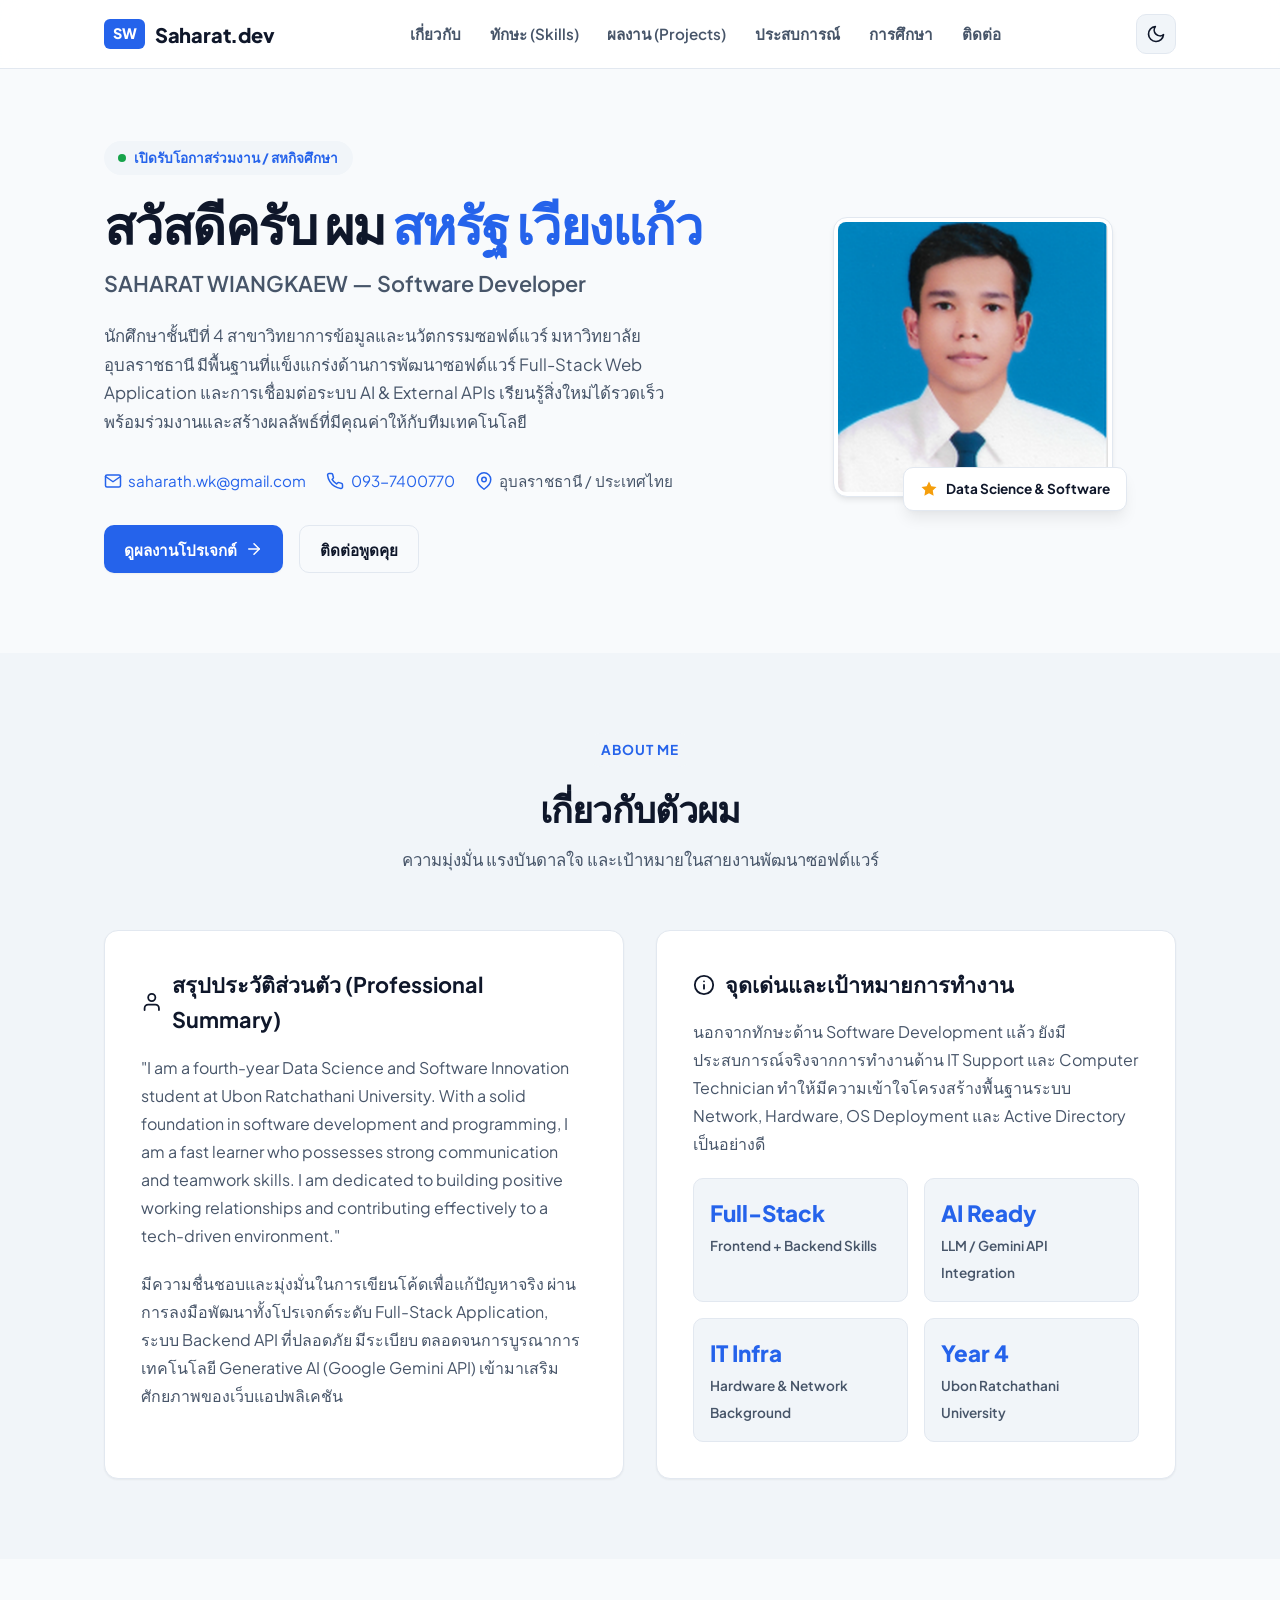
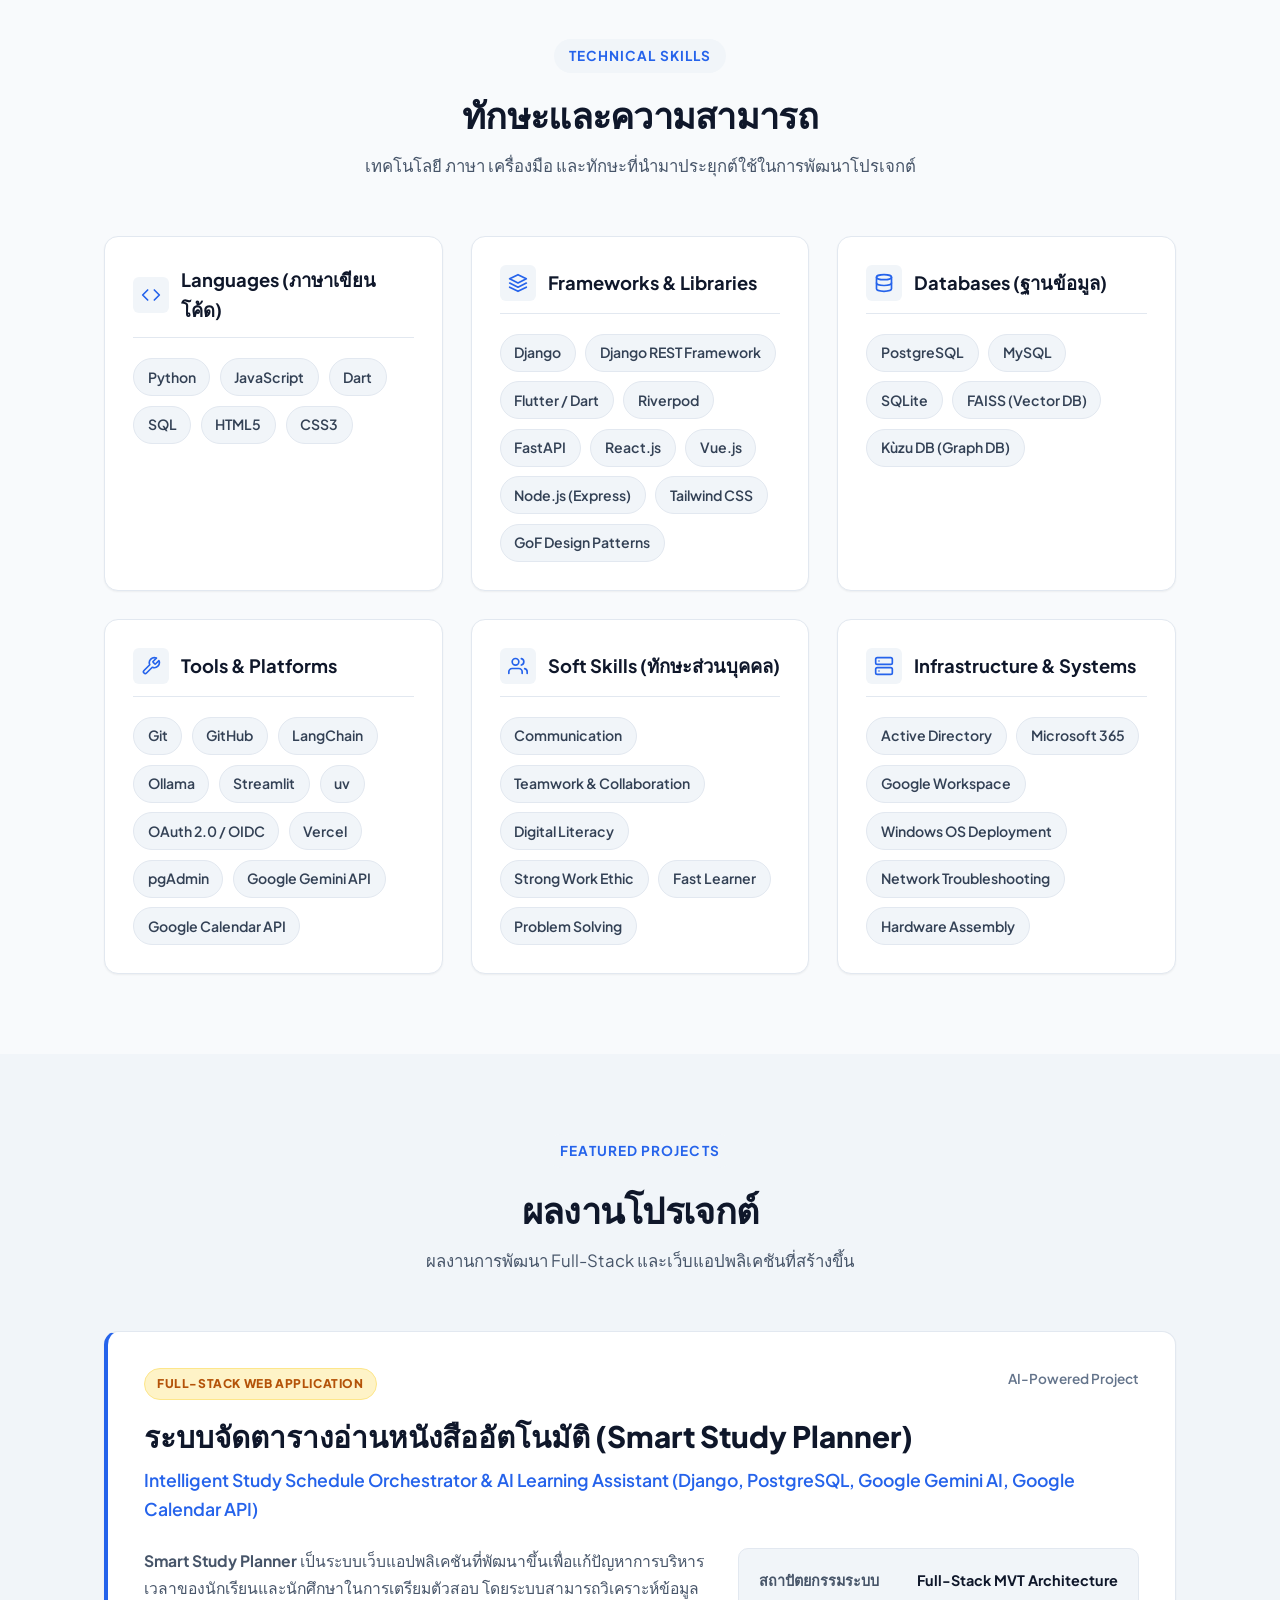
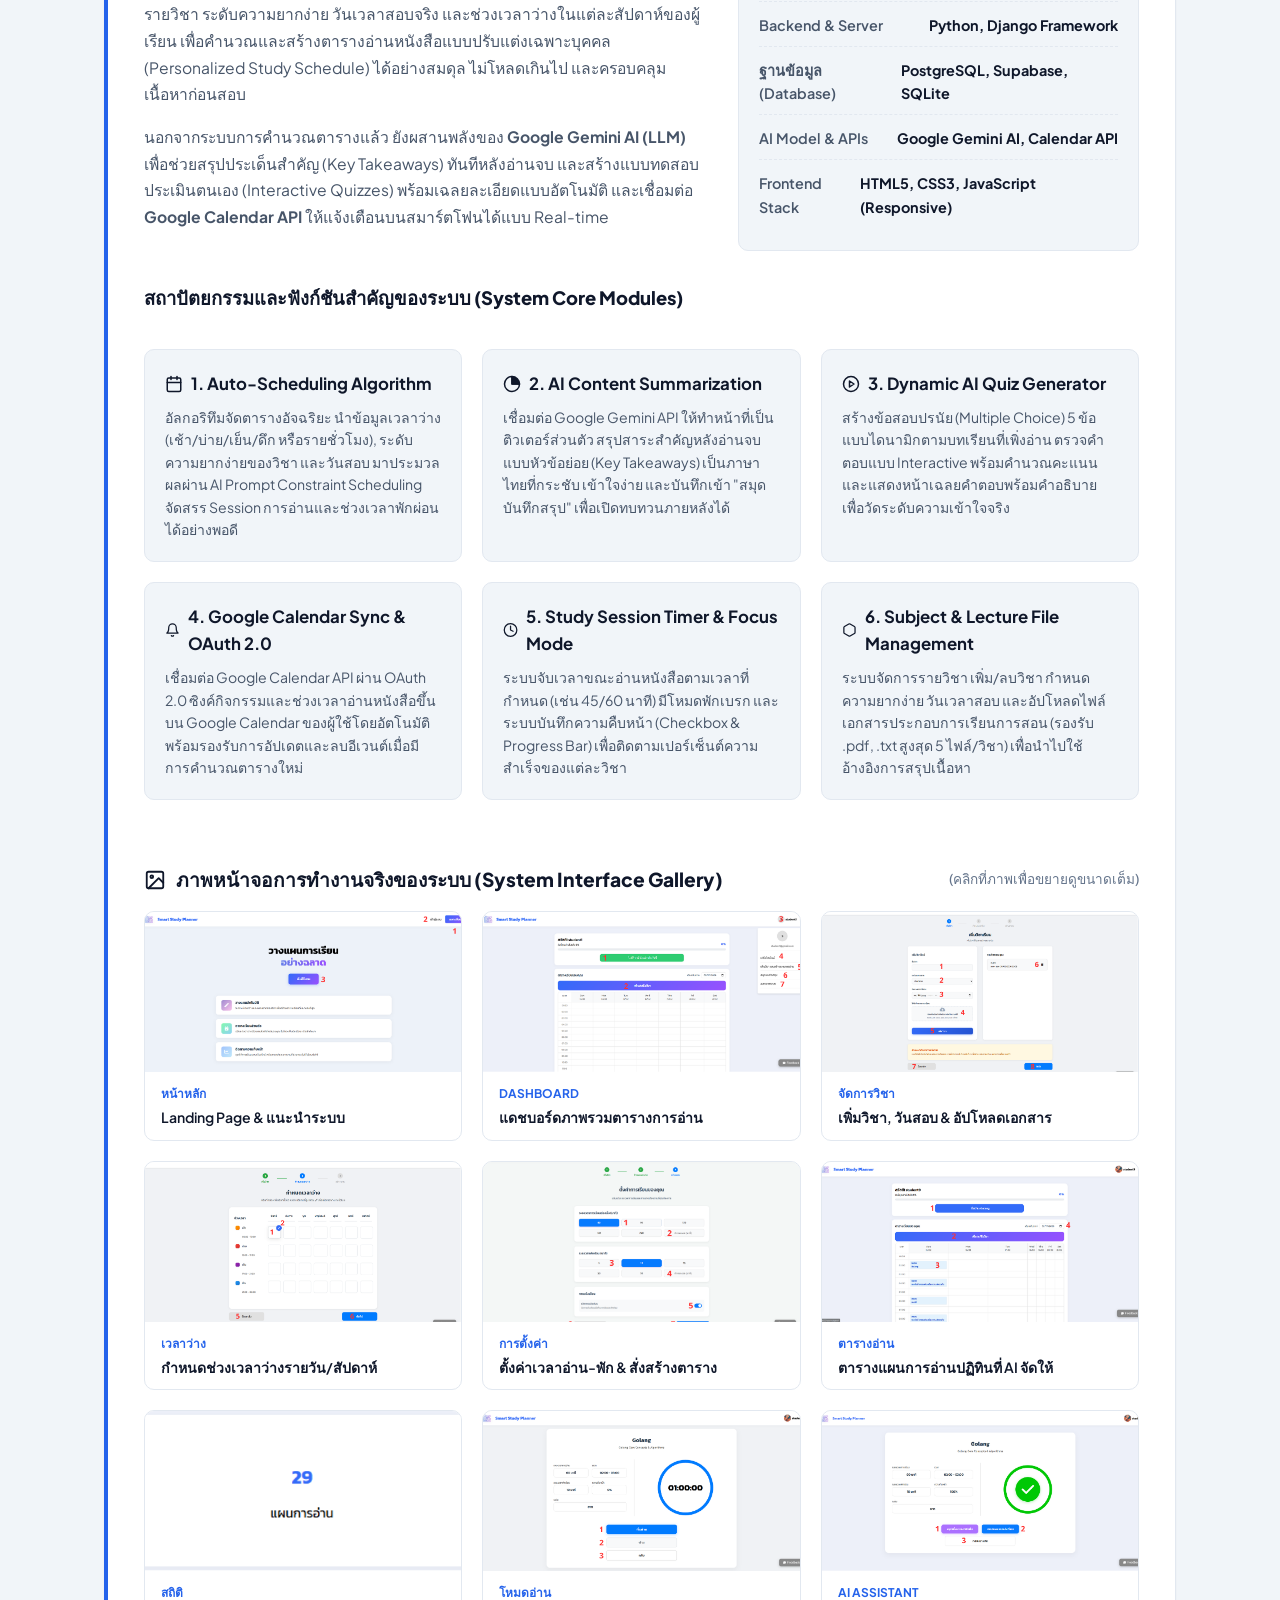
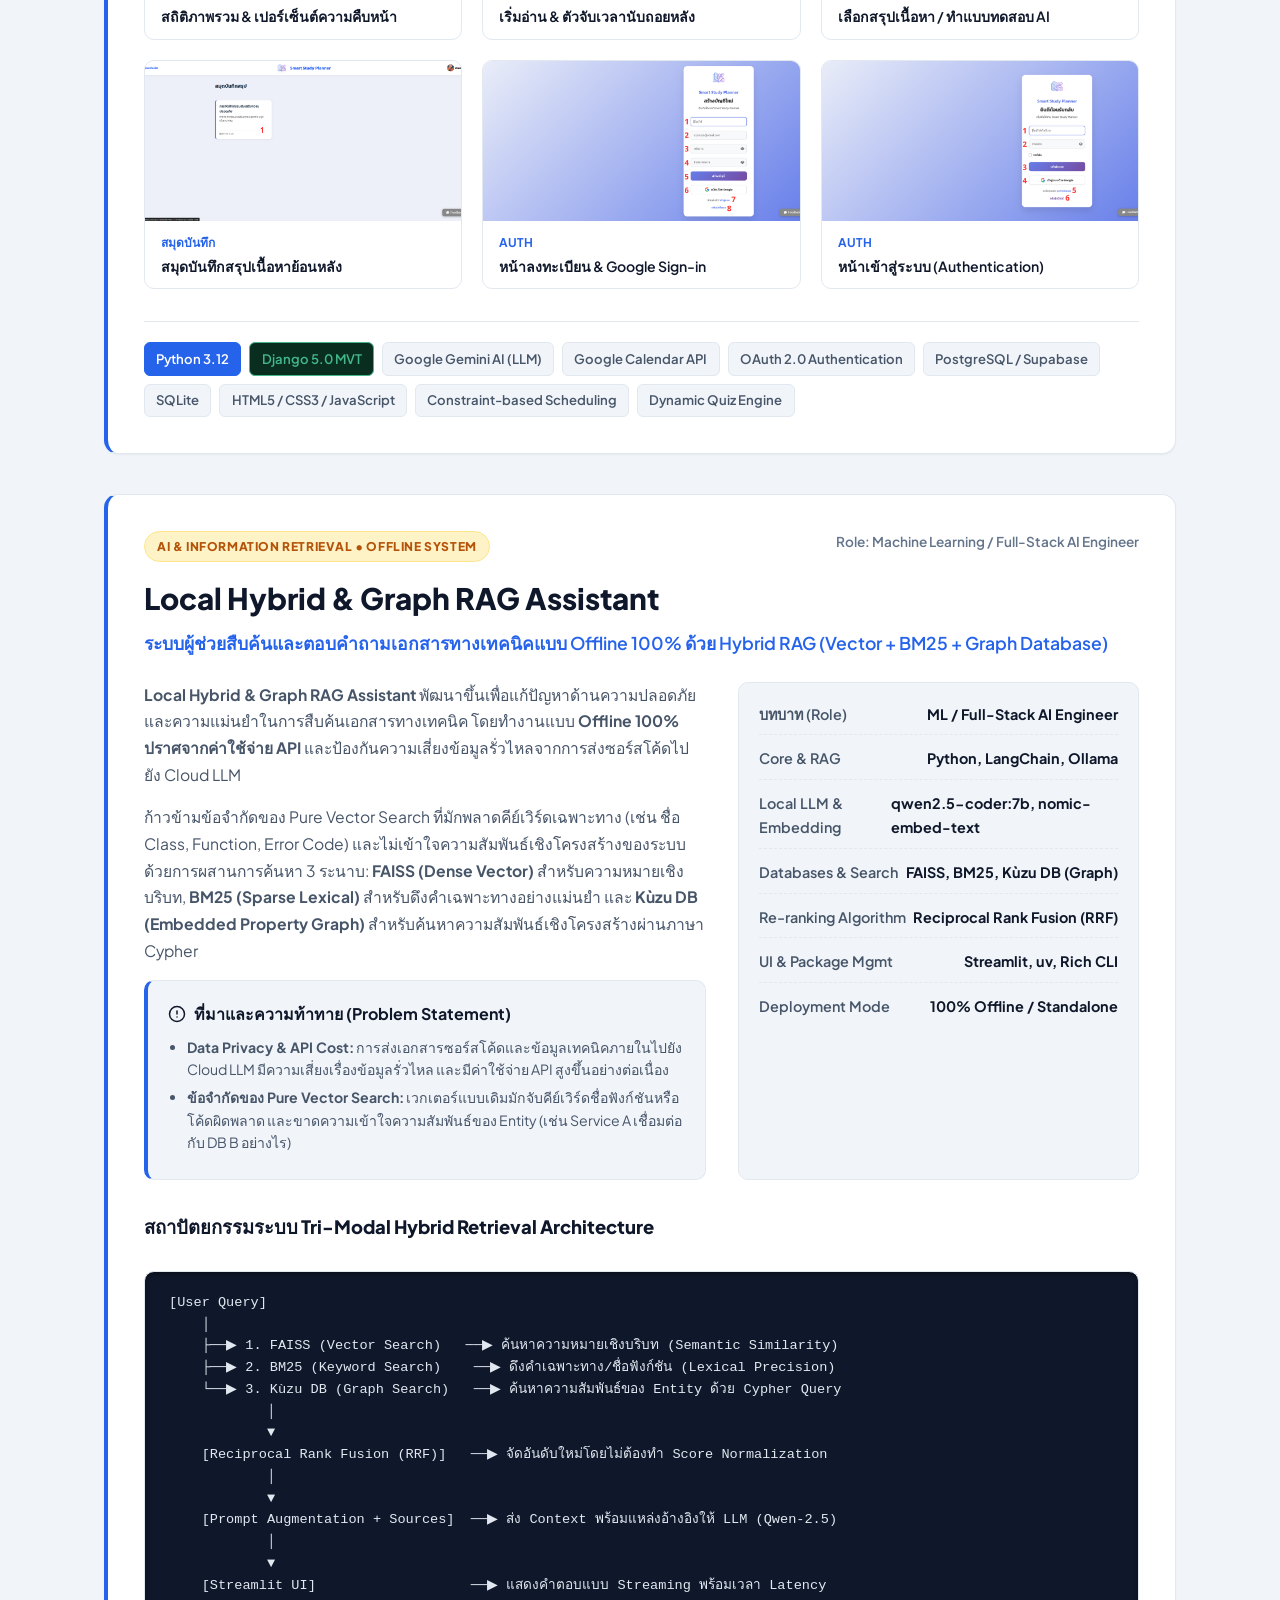
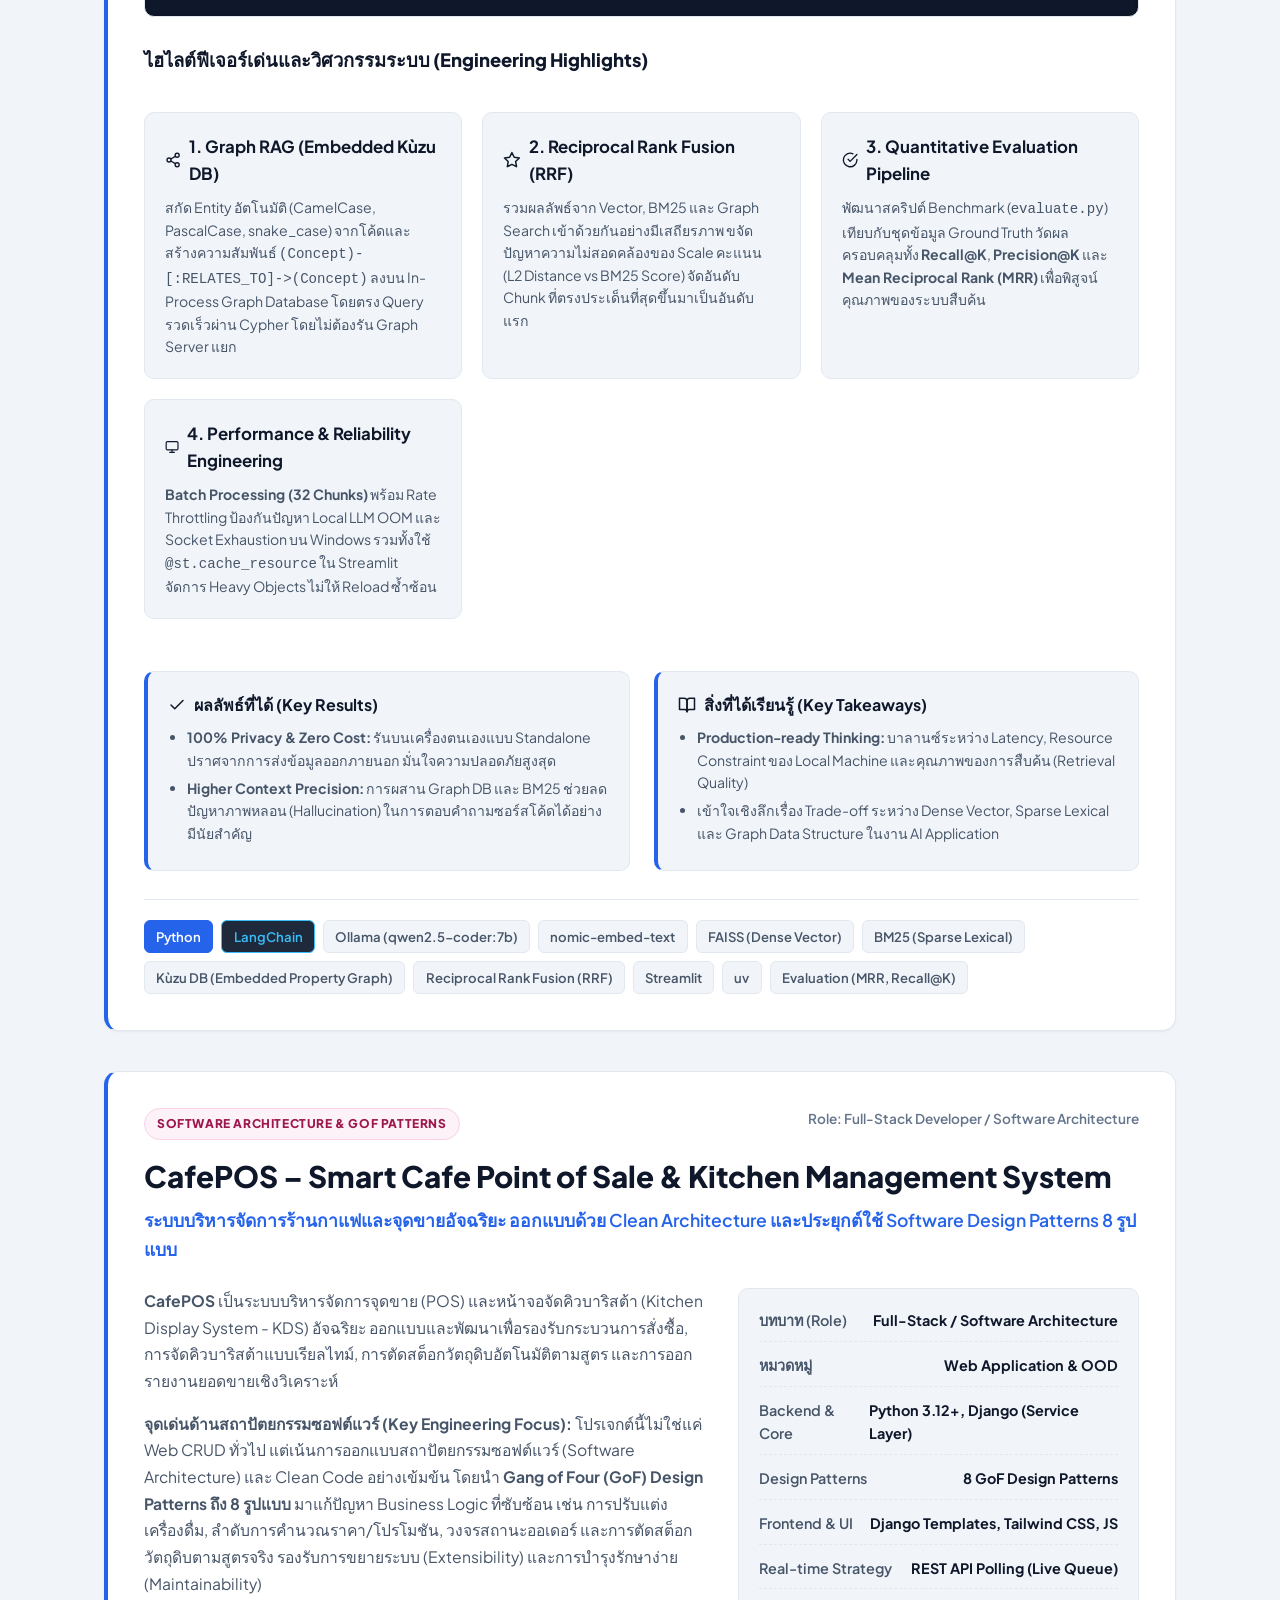
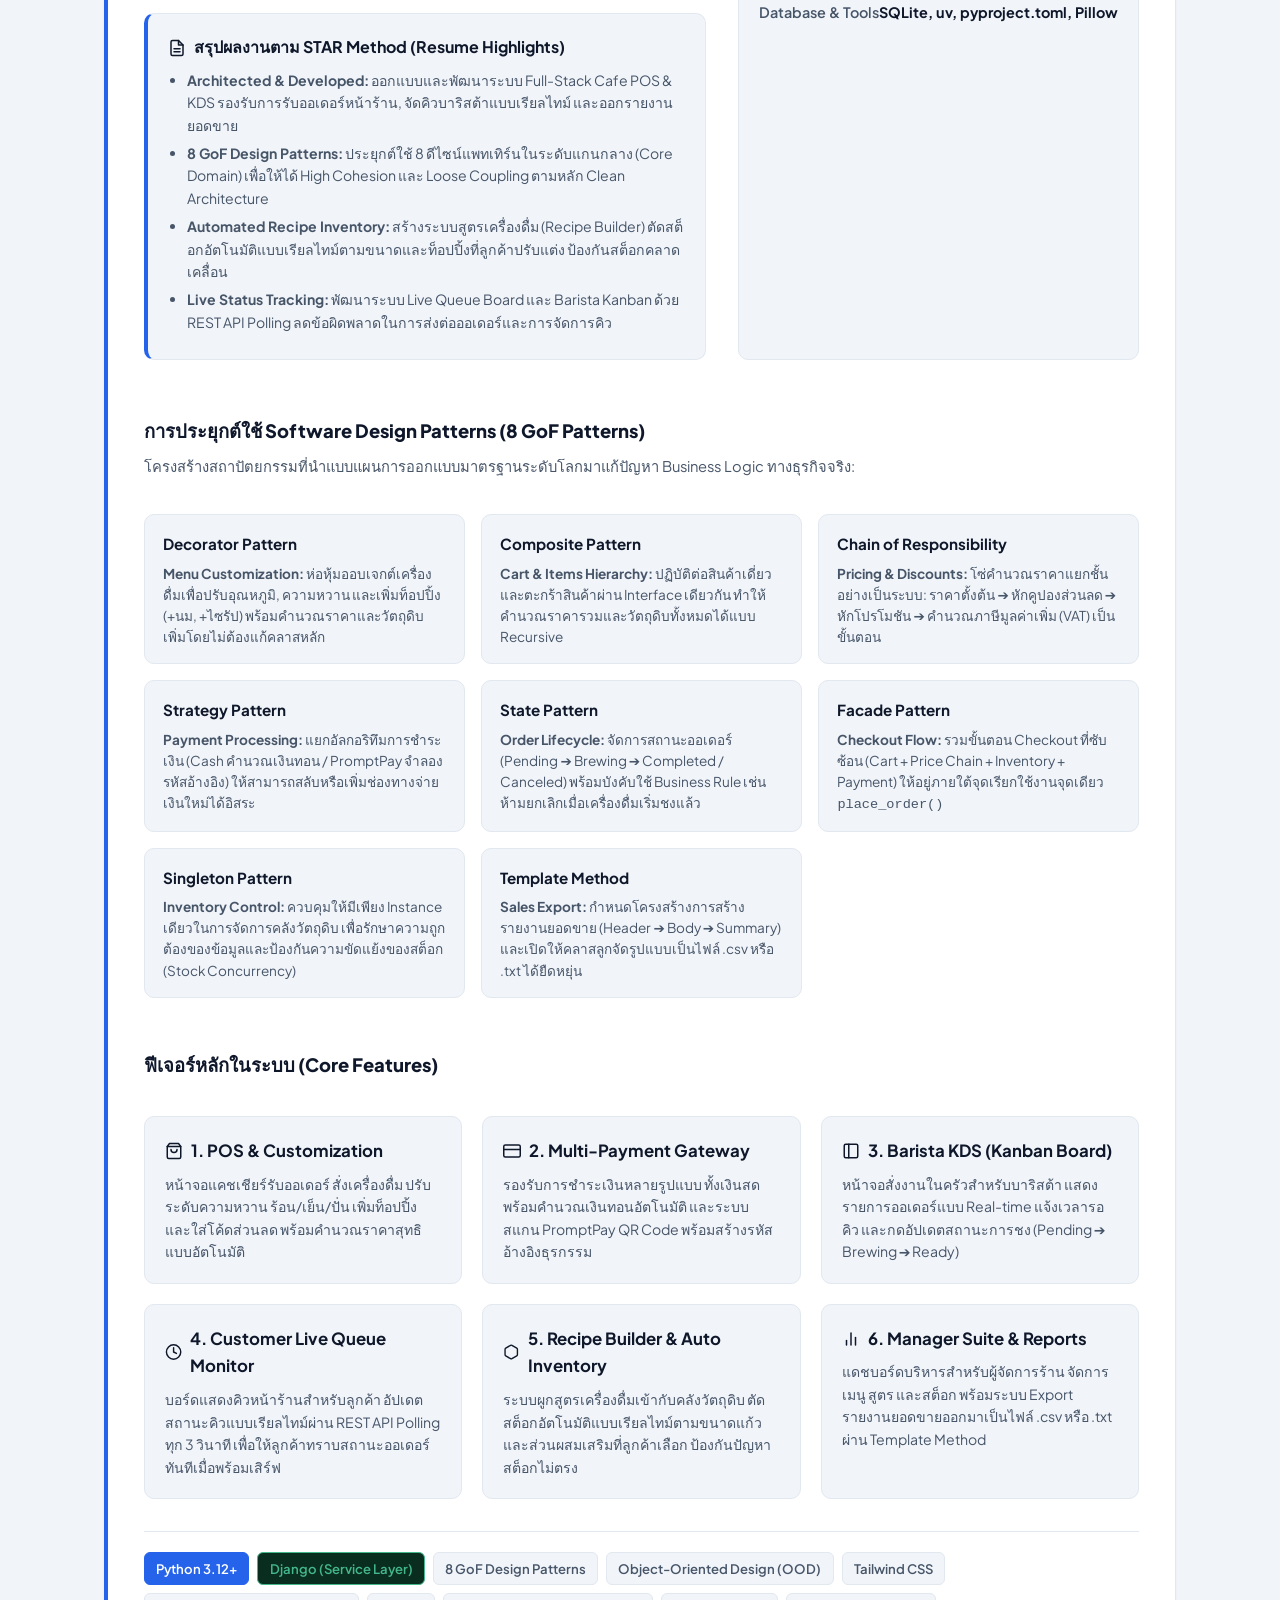
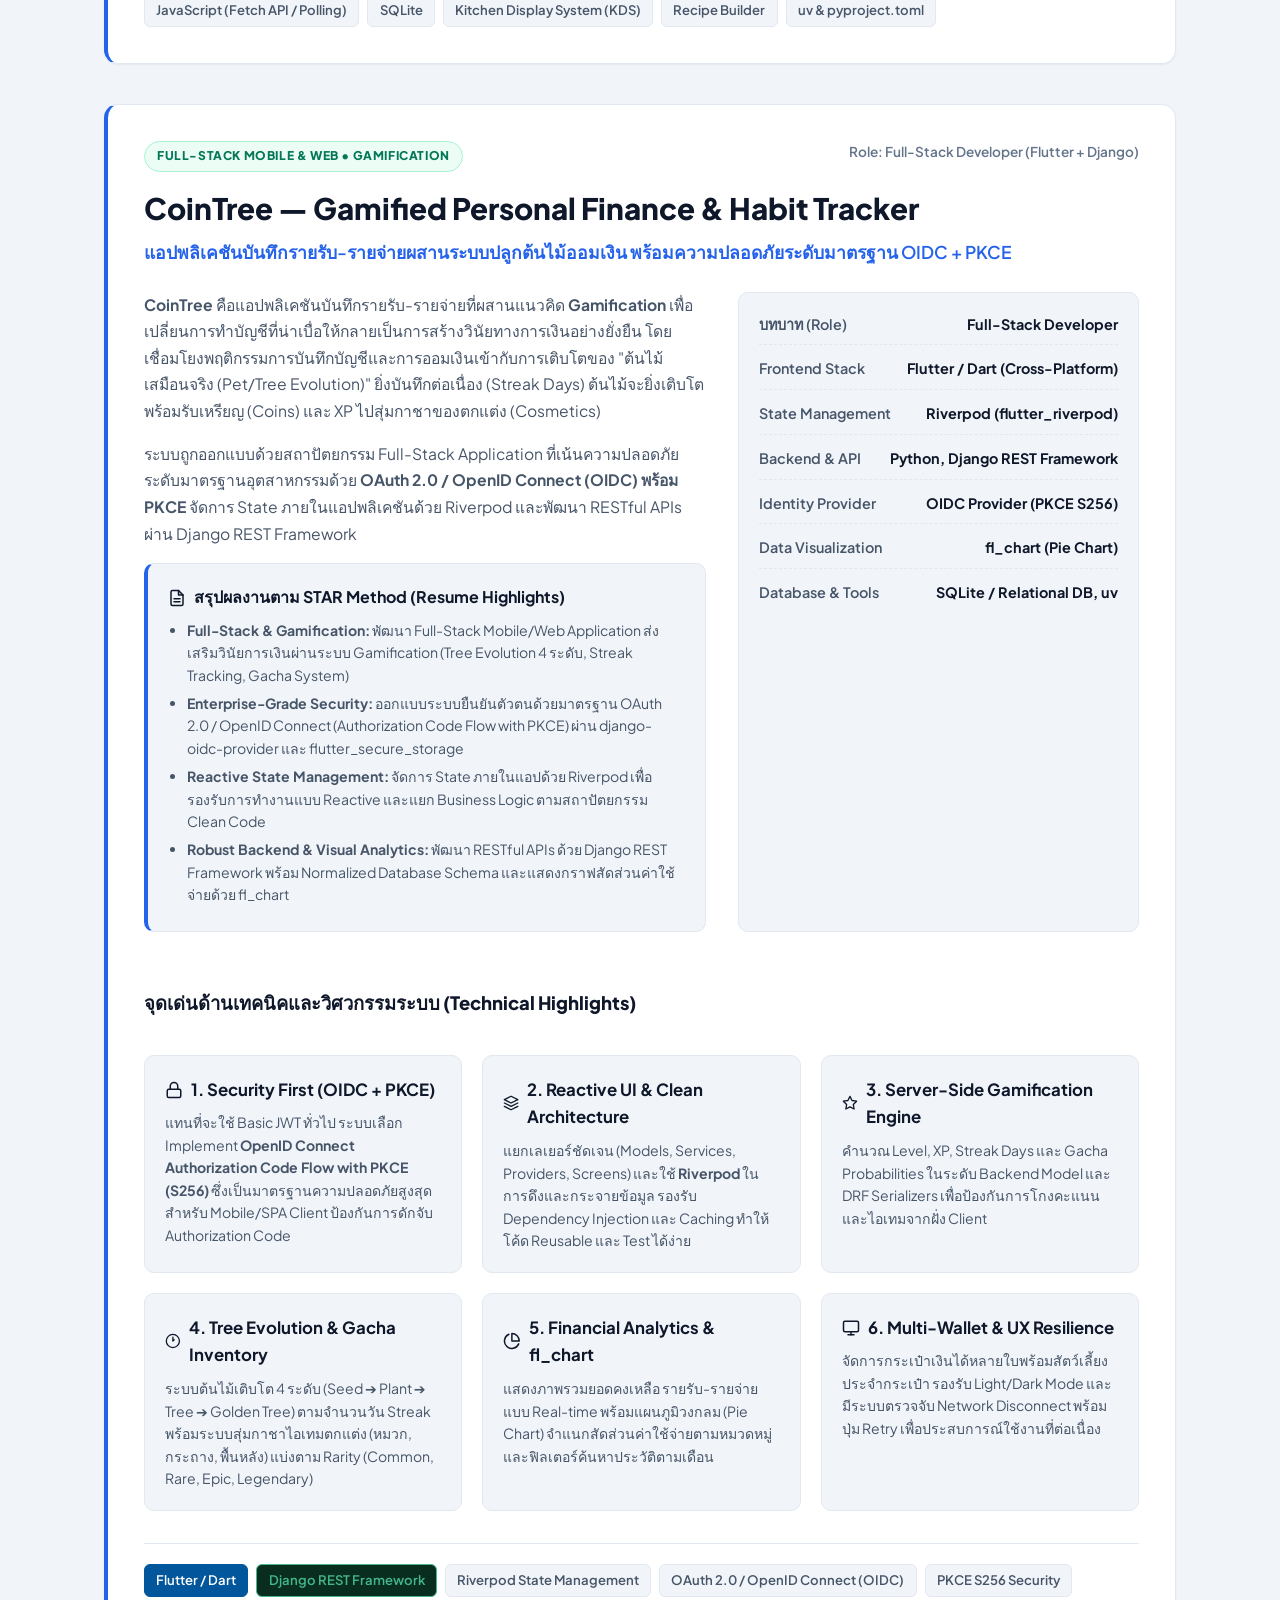
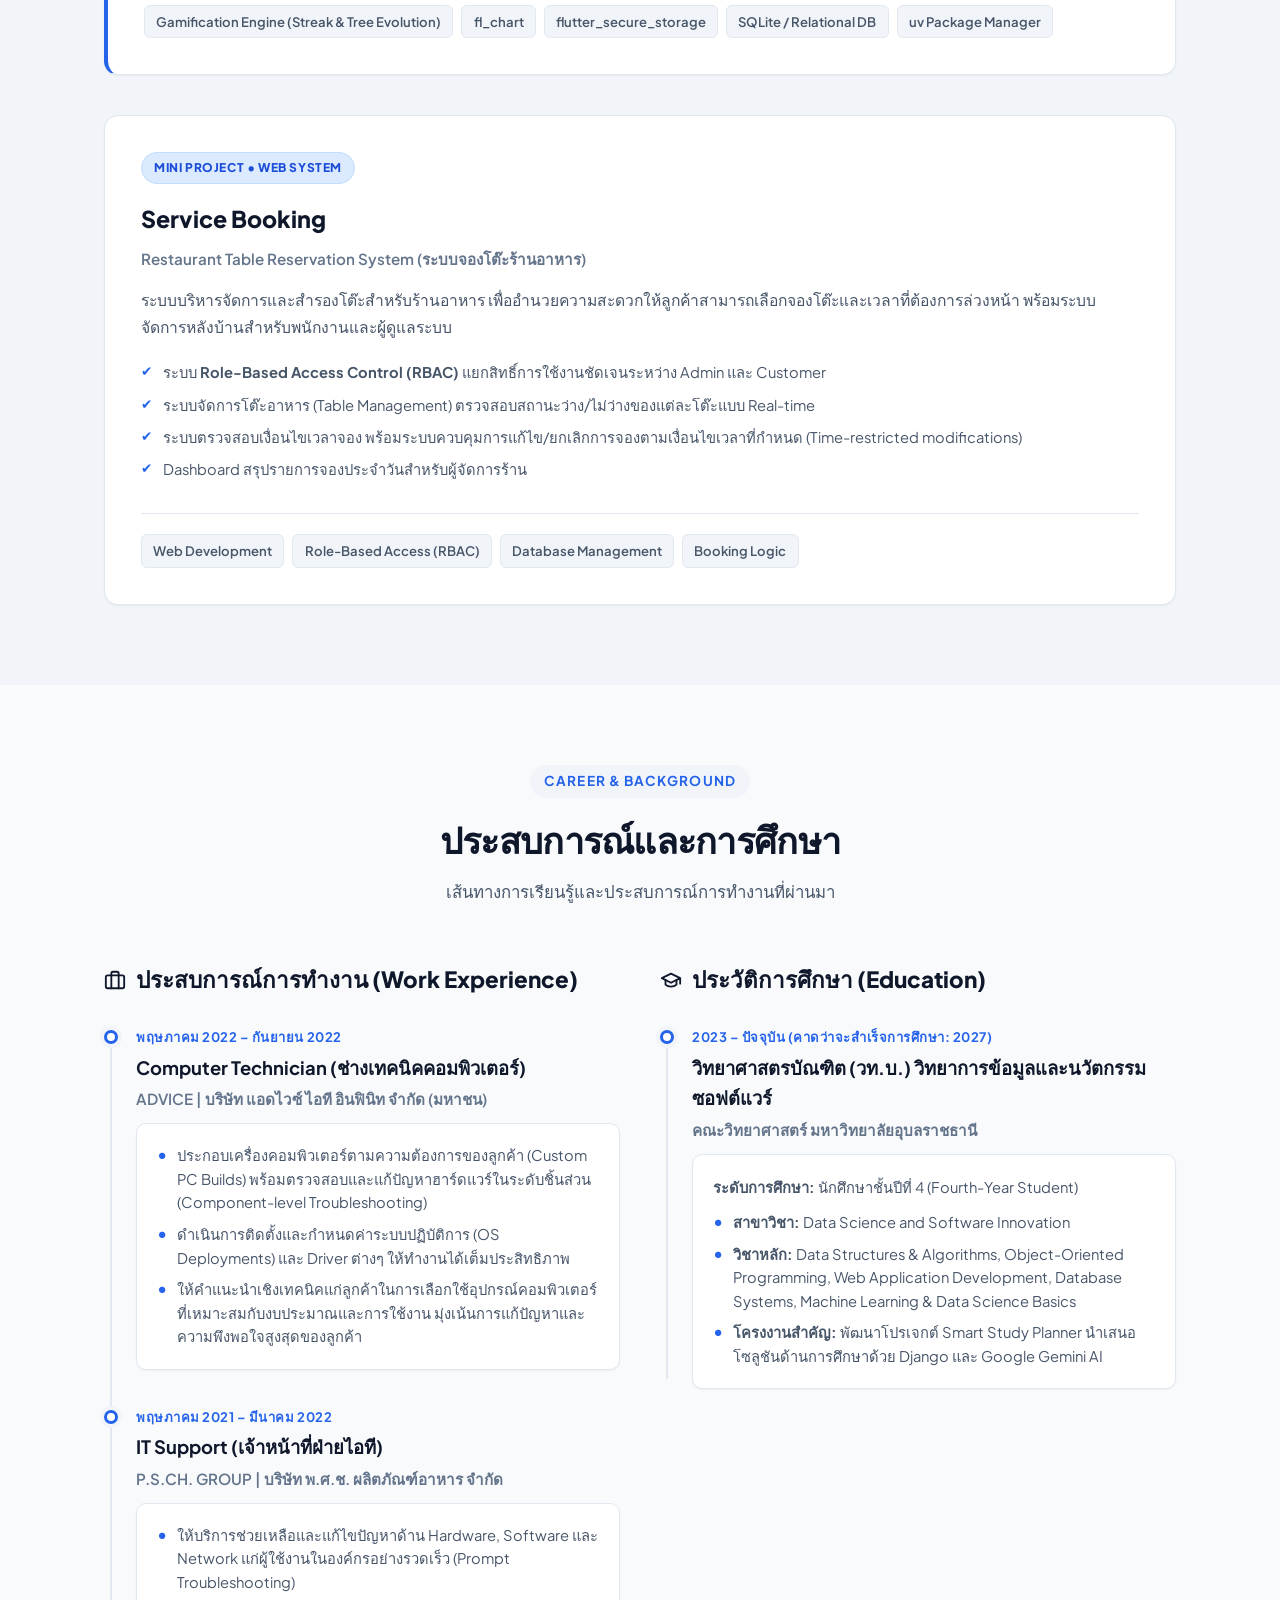
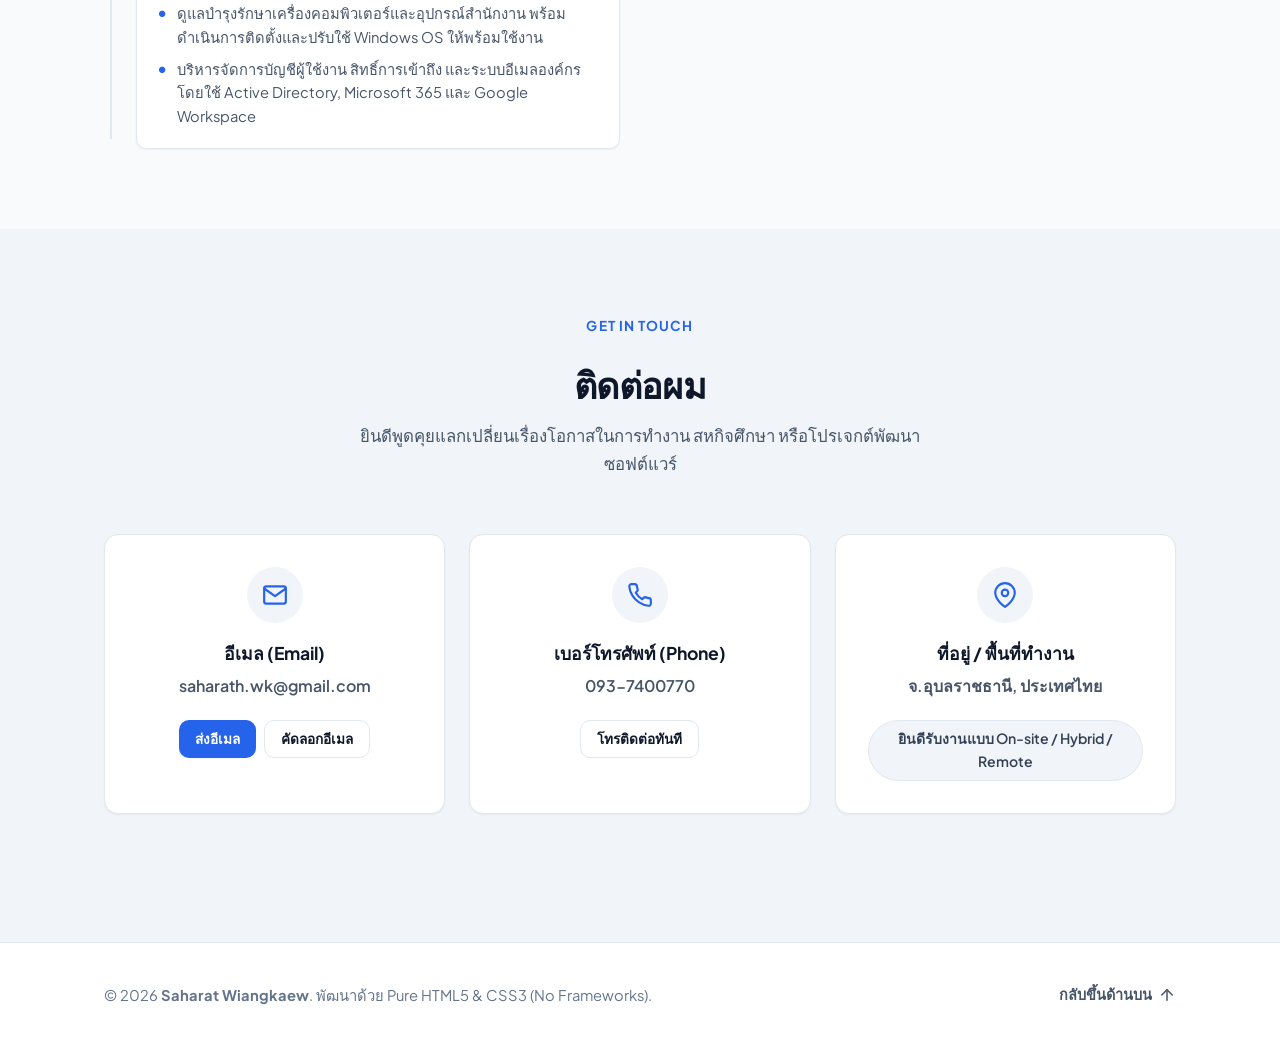
==== commit add567d6: "Remove print resume buttons and ready-hire banner" ====
--- a/Portfolio.html
+++ b/Portfolio.html
@@ -38,16 +38,6 @@
 
       <!-- Action Buttons -->
       <div class="nav-actions">
-        <!-- Print / PDF Button -->
-        <button class="btn btn-outline btn-print-cv" title="พิมพ์หรือบันทึกเรซูเม่เป็น PDF">
-          <svg width="17" height="17" viewBox="0 0 24 24" fill="none" stroke="currentColor" stroke-width="2" stroke-linecap="round" stroke-linejoin="round">
-            <polyline points="6 9 6 2 18 2 18 9"></polyline>
-            <path d="M6 18H4a2 2 0 0 1-2-2v-5a2 2 0 0 1 2-2h16a2 2 0 0 1 2 2v5a2 2 0 0 1-2 2h-2"></path>
-            <rect x="6" y="14" width="12" height="8"></rect>
-          </svg>
-          <span>พิมพ์ Resume</span>
-        </button>
-
         <!-- Theme Toggle Button -->
         <button class="btn-icon" id="theme-toggle" aria-label="สลับโหมดการแสดงผล">
           <span id="theme-icon">
@@ -76,7 +66,7 @@
         <div class="hero-content">
           <div class="hero-status">
             <span class="status-dot"></span>
-            <span>เปิดรับโอกาสร่วมงาน / สหกิจศึกษา (Software Developer)</span>
+            <span>เปิดรับโอกาสร่วมงาน / สหกิจศึกษา </span>
           </div>
           
           <h1 class="hero-title">
@@ -120,14 +110,6 @@
               </svg>
             </a>
             <a href="#contact" class="btn btn-outline">ติดต่อพูดคุย</a>
-            <button class="btn btn-outline btn-print-cv">
-              <svg width="16" height="16" viewBox="0 0 24 24" fill="none" stroke="currentColor" stroke-width="2" stroke-linecap="round" stroke-linejoin="round">
-                <path d="M21 15v4a2 2 0 0 1-2 2H5a2 2 0 0 1-2-2v-4"></path>
-                <polyline points="7 10 12 15 17 10"></polyline>
-                <line x1="12" y1="15" x2="12" y2="3"></line>
-              </svg>
-              <span>Export CV (PDF)</span>
-            </button>
           </div>
         </div>
 
@@ -1352,18 +1334,6 @@
             <span class="skill-tag" style="align-self: center;">ยินดีรับงานแบบ On-site / Hybrid / Remote</span>
           </div>
         </div>
-
-        <!-- Banner for Recruiter -->
-        <div class="ready-hire-banner">
-          <h3>พร้อมร่วมงานในตำแหน่ง Software Developer</h3>
-          <p>
-            หากท่านกำลังมองหานักพัฒนาซอฟต์แวร์รุ่นใหม่ที่กระตือรือร้น มีทักษะทั้งด้าน Full-Stack และ IT Infrastructure สามารถดาวน์โหลดเรซูเม่ฉบับย่อหรือติดต่อผมได้ทันทีครับ
-          </p>
-          <div class="ready-actions">
-            <a href="mailto:saharath.wk@gmail.com" class="btn btn-primary">ส่งข้อความติดต่อ</a>
-            <button class="btn btn-outline btn-print-cv">พิมพ์ / บันทึกเรซูเม่ (PDF)</button>
-          </div>
-        </div>
       </div>
     </section>
   </main>
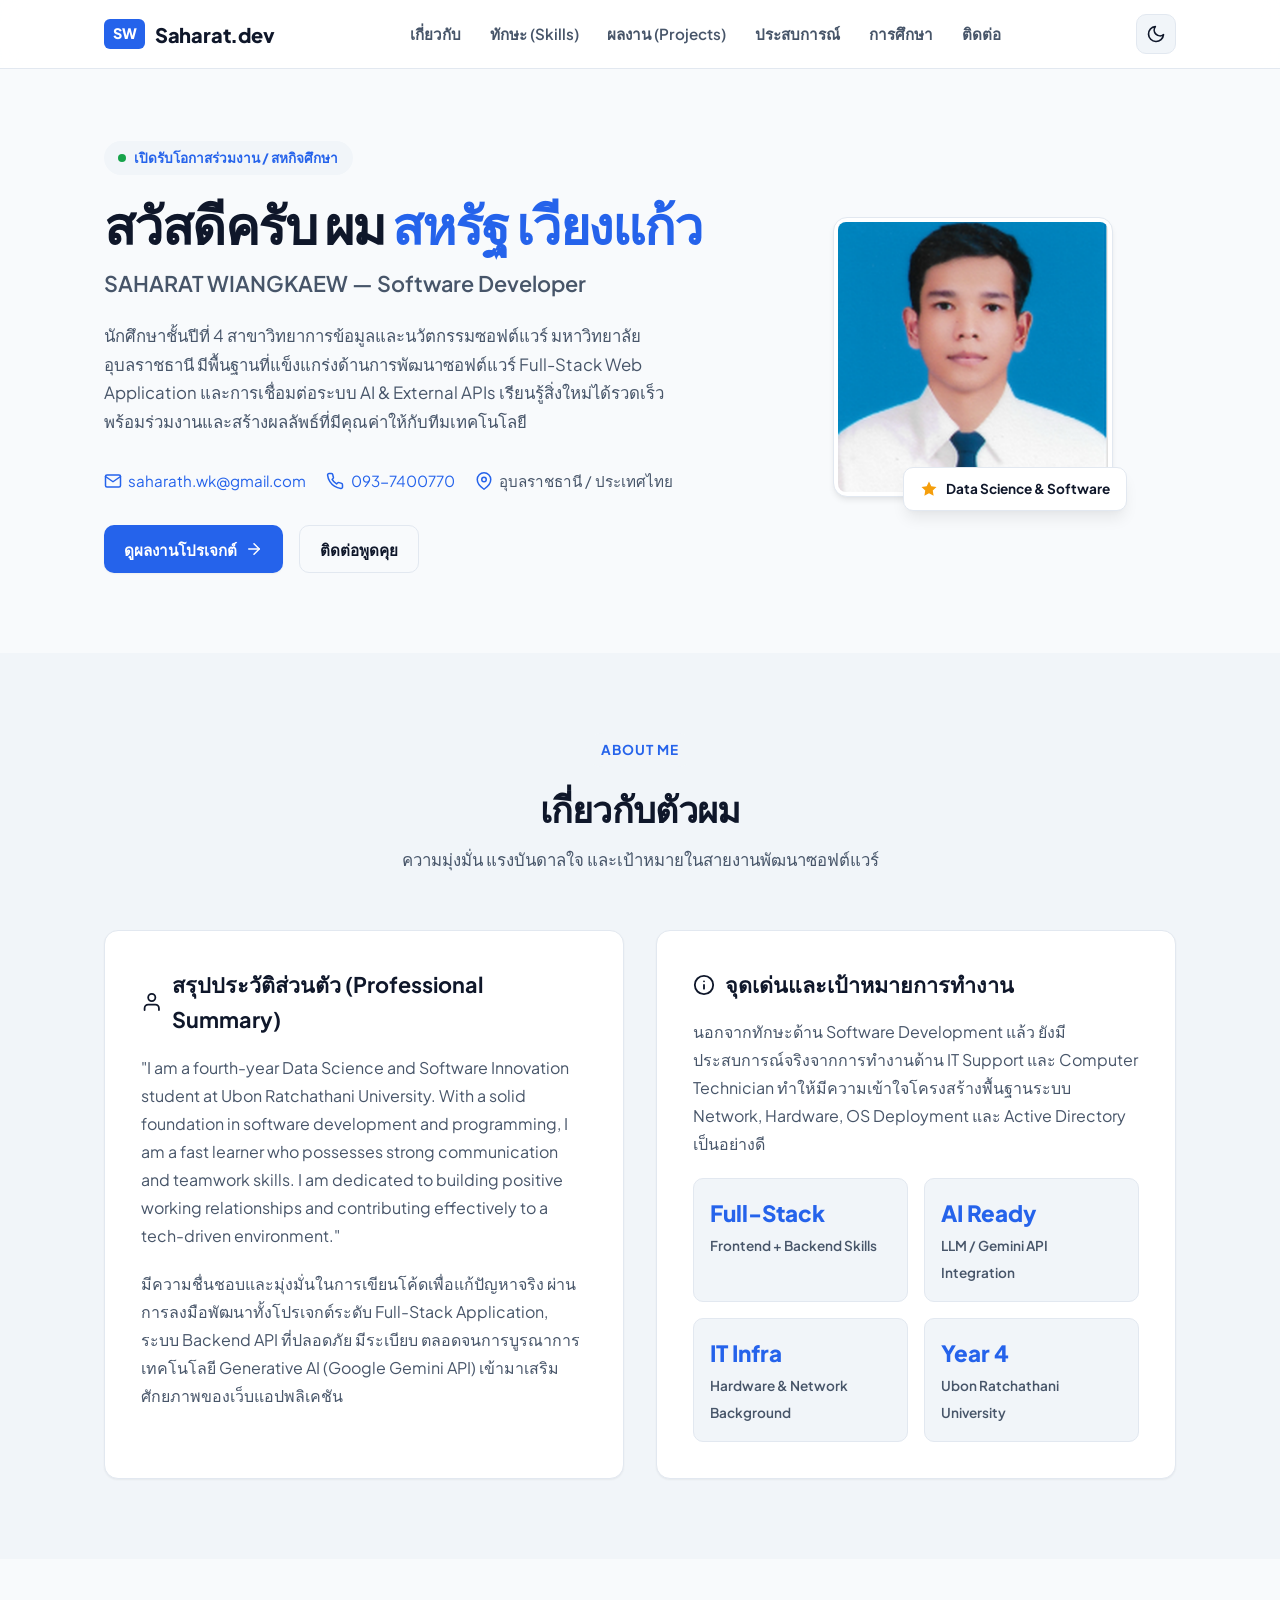
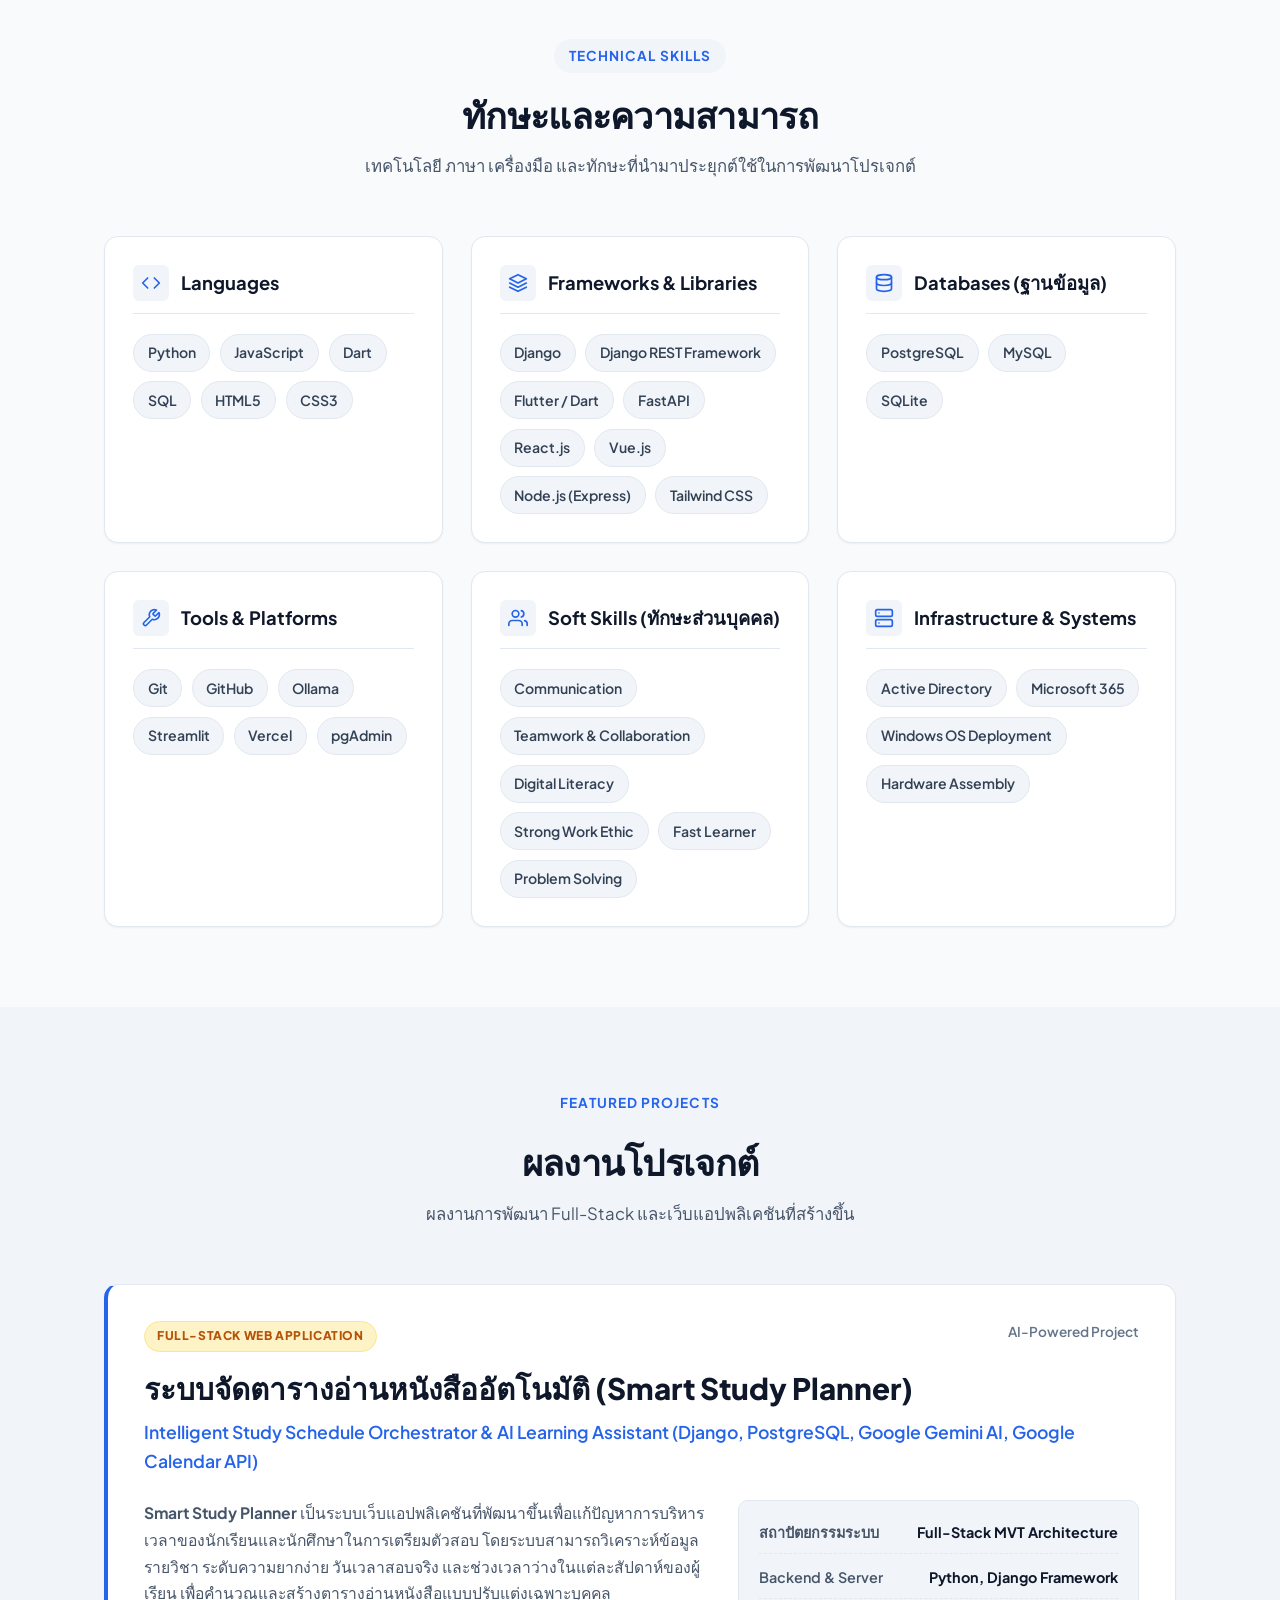
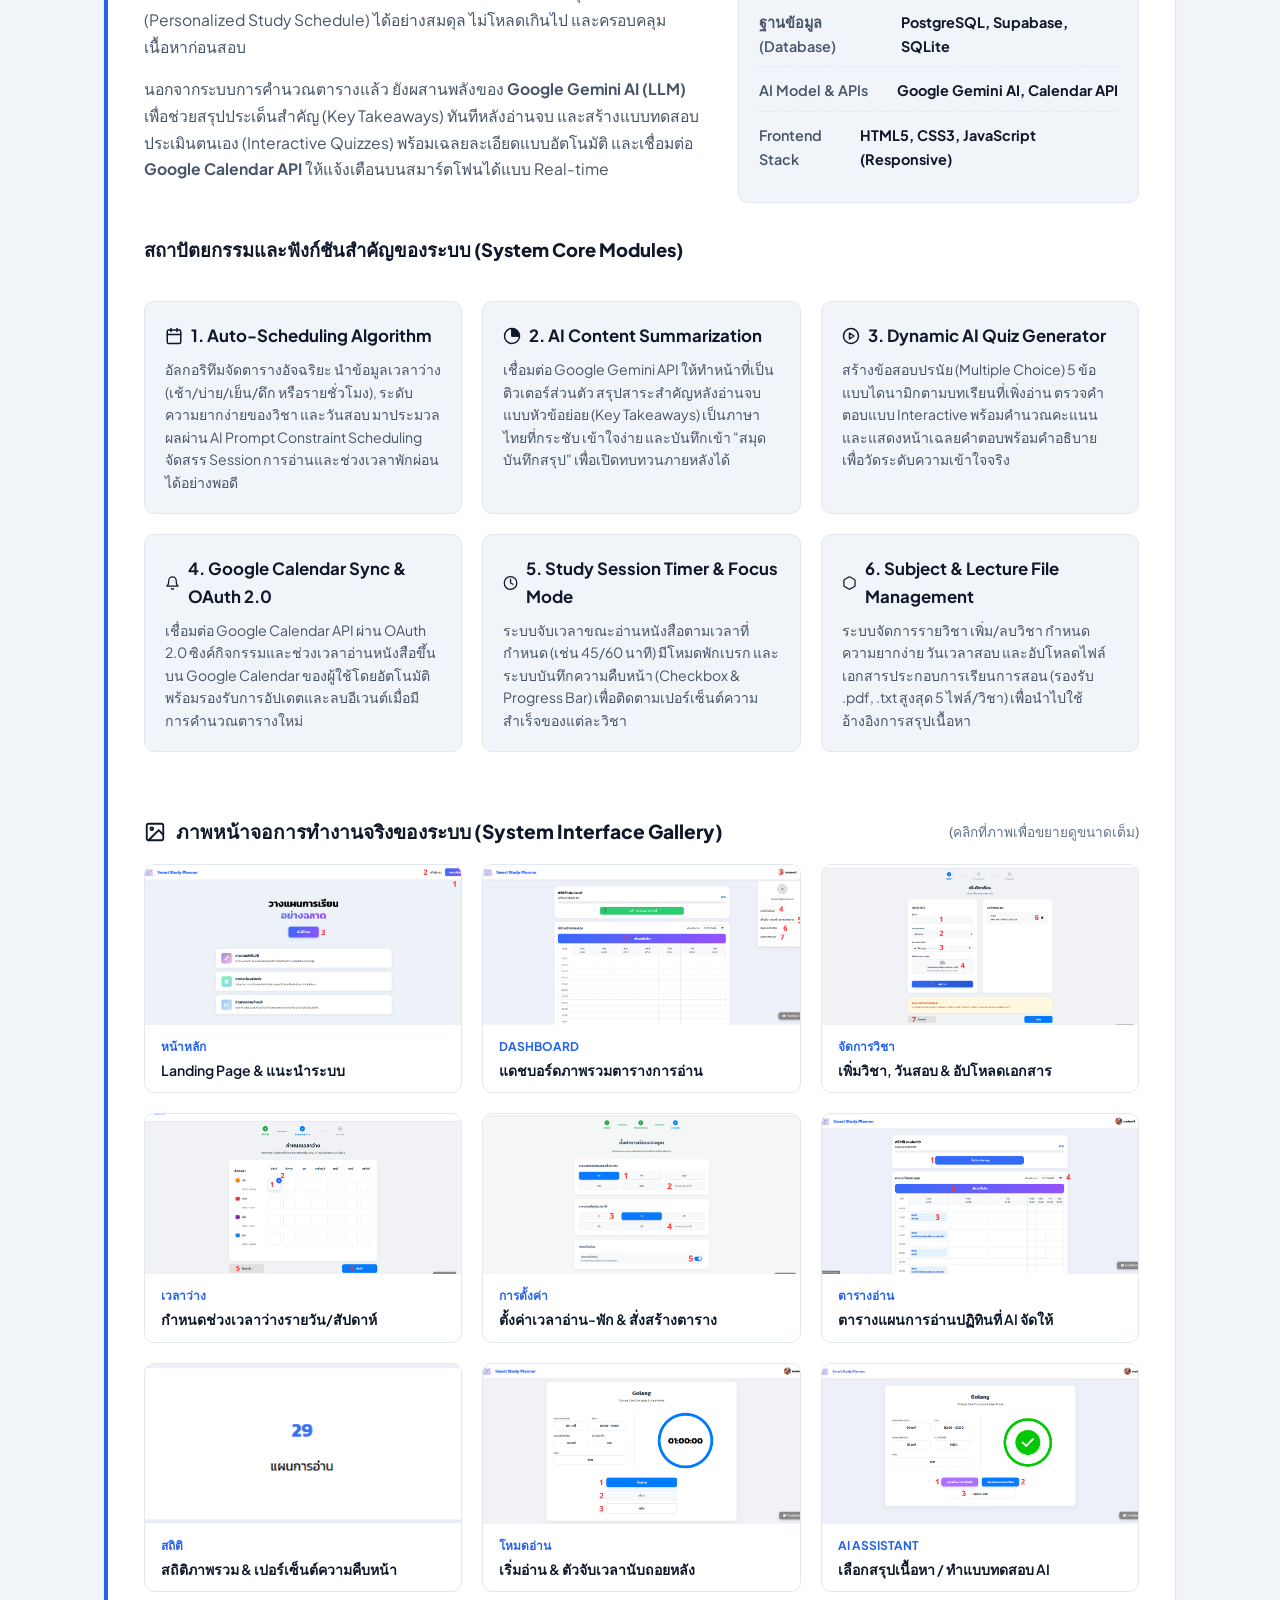
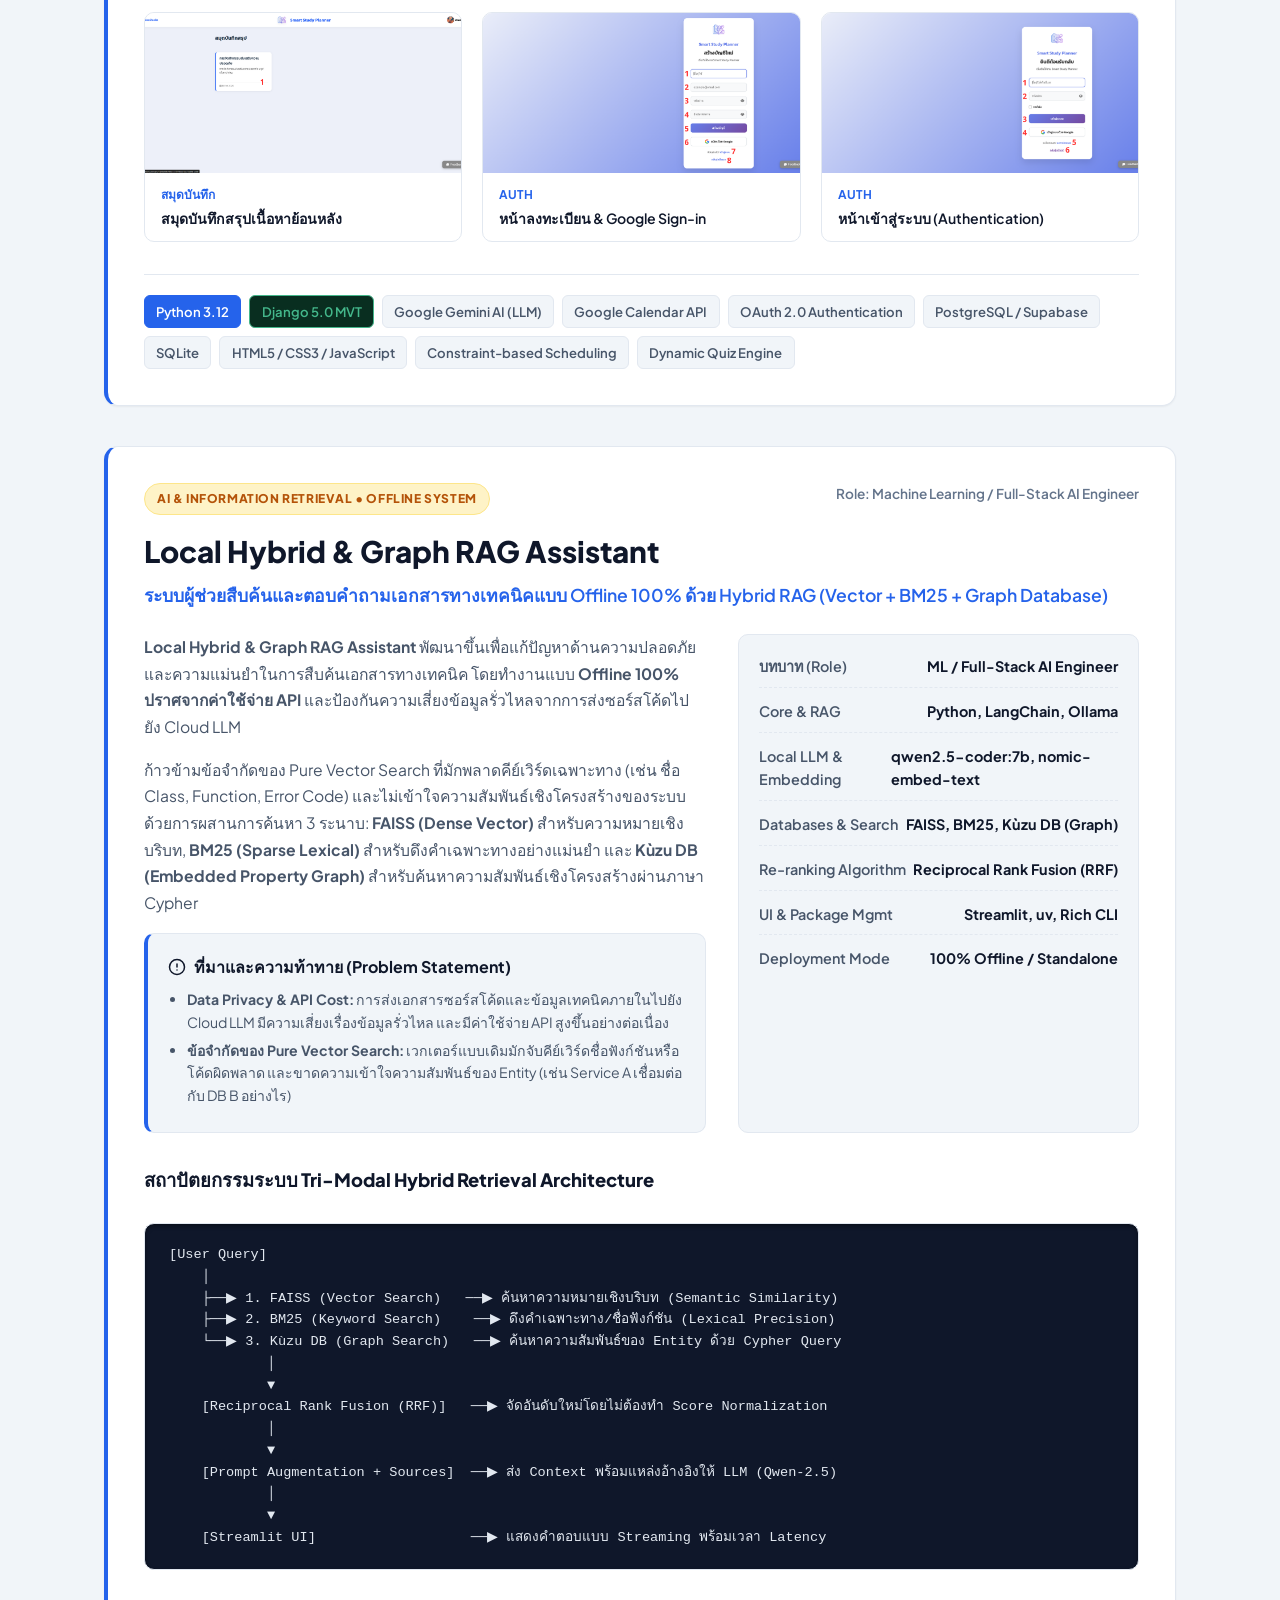
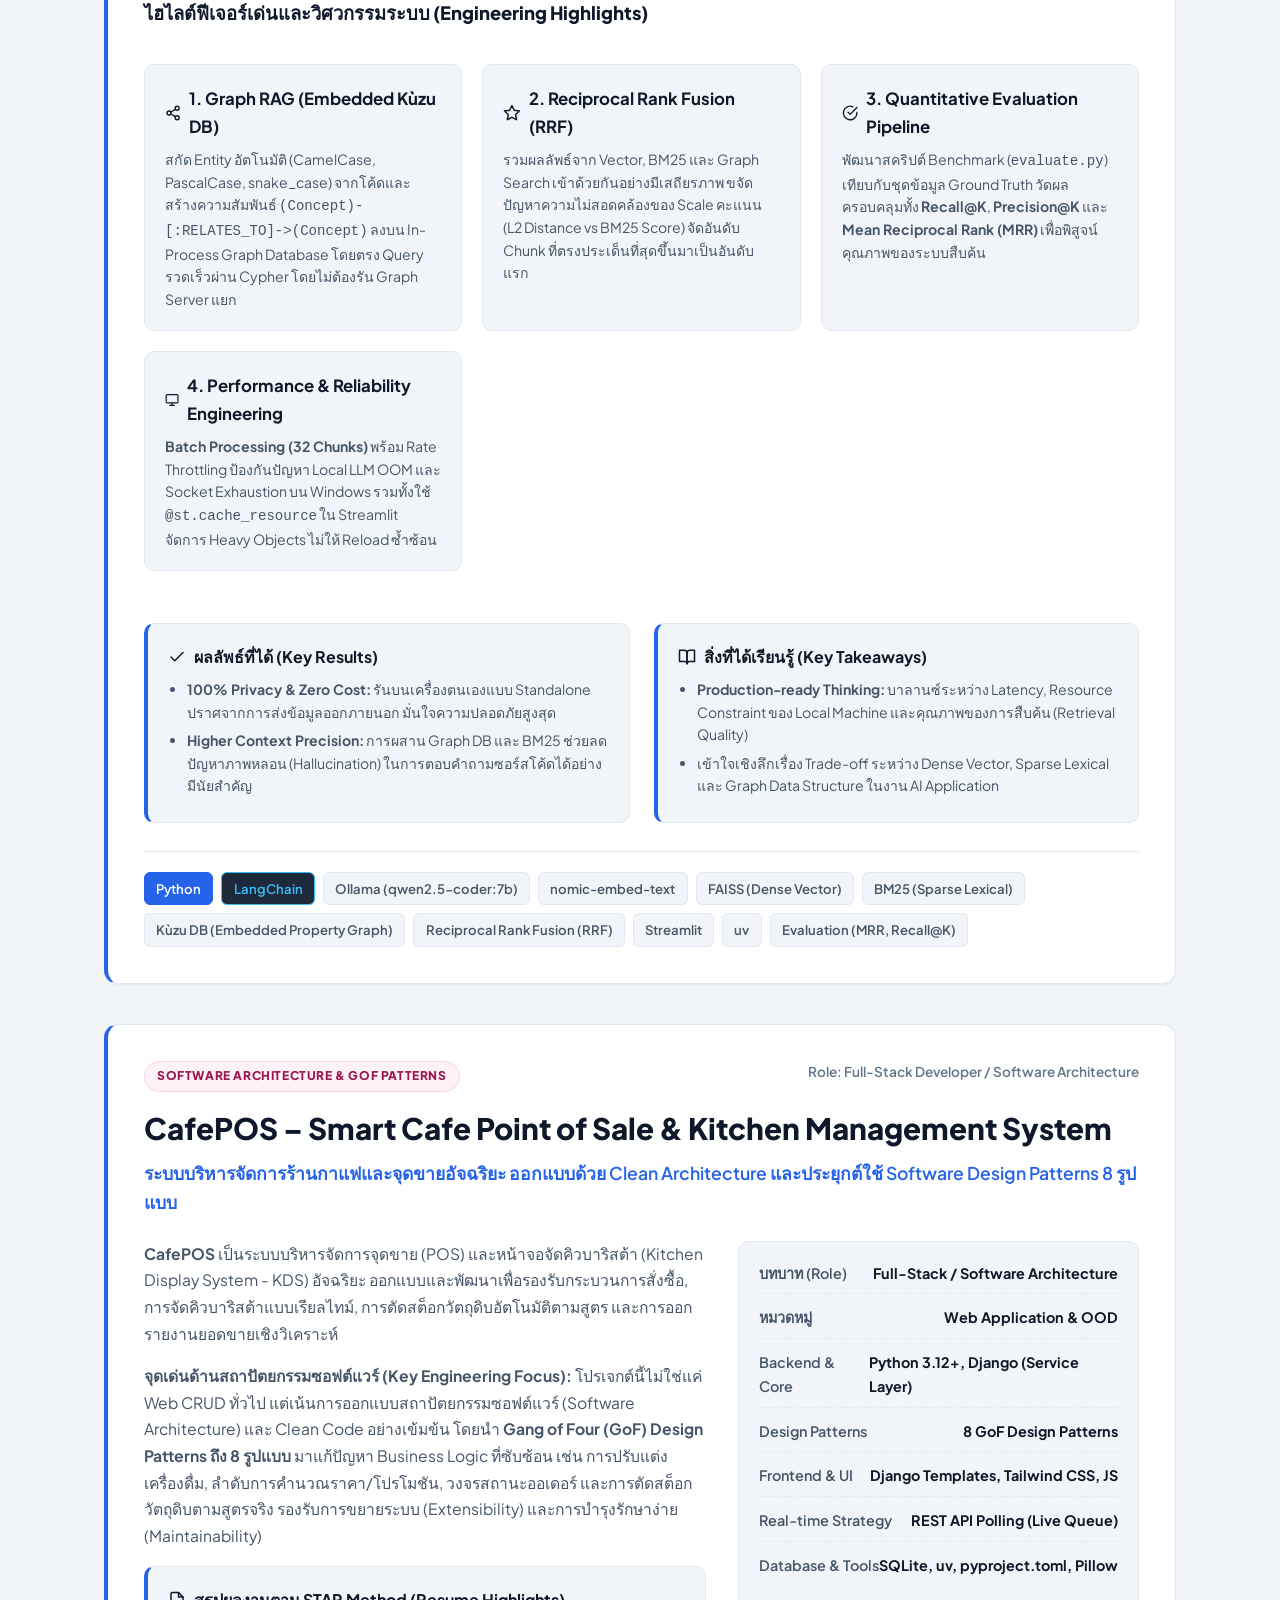
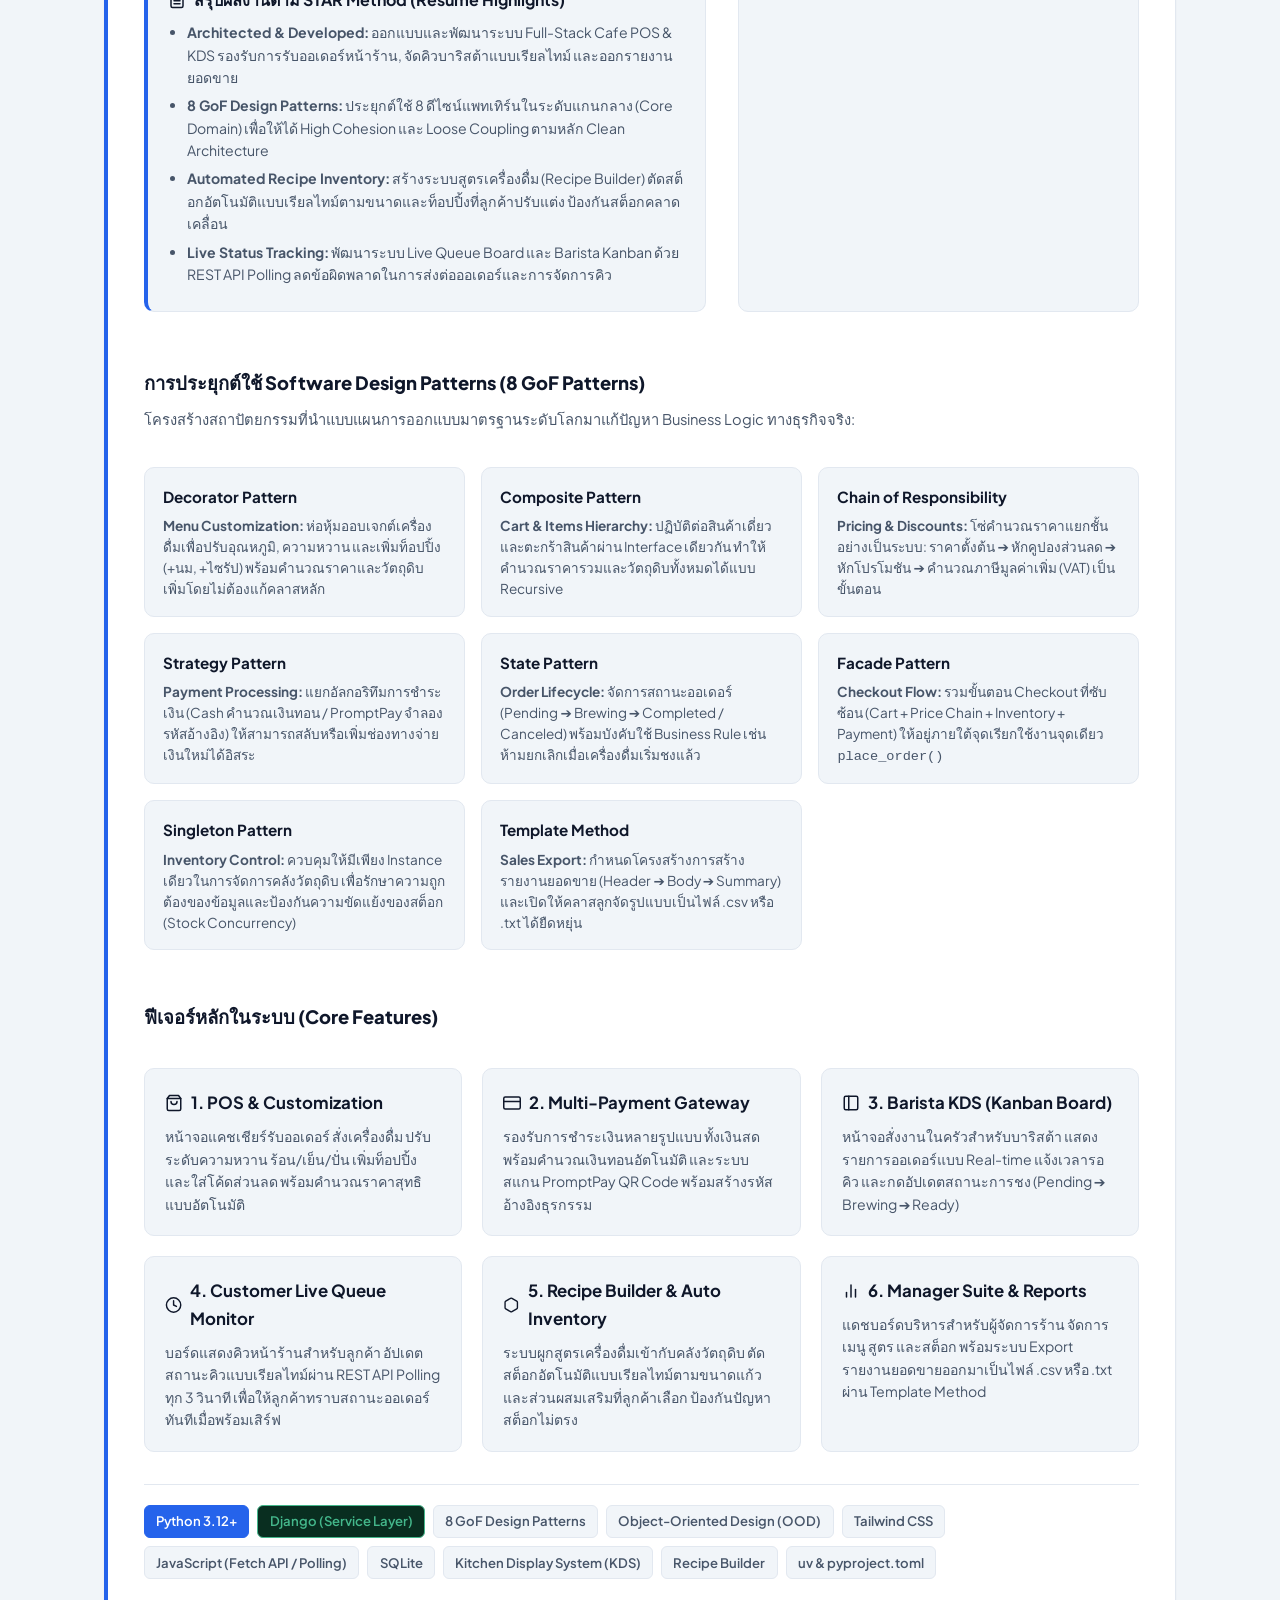
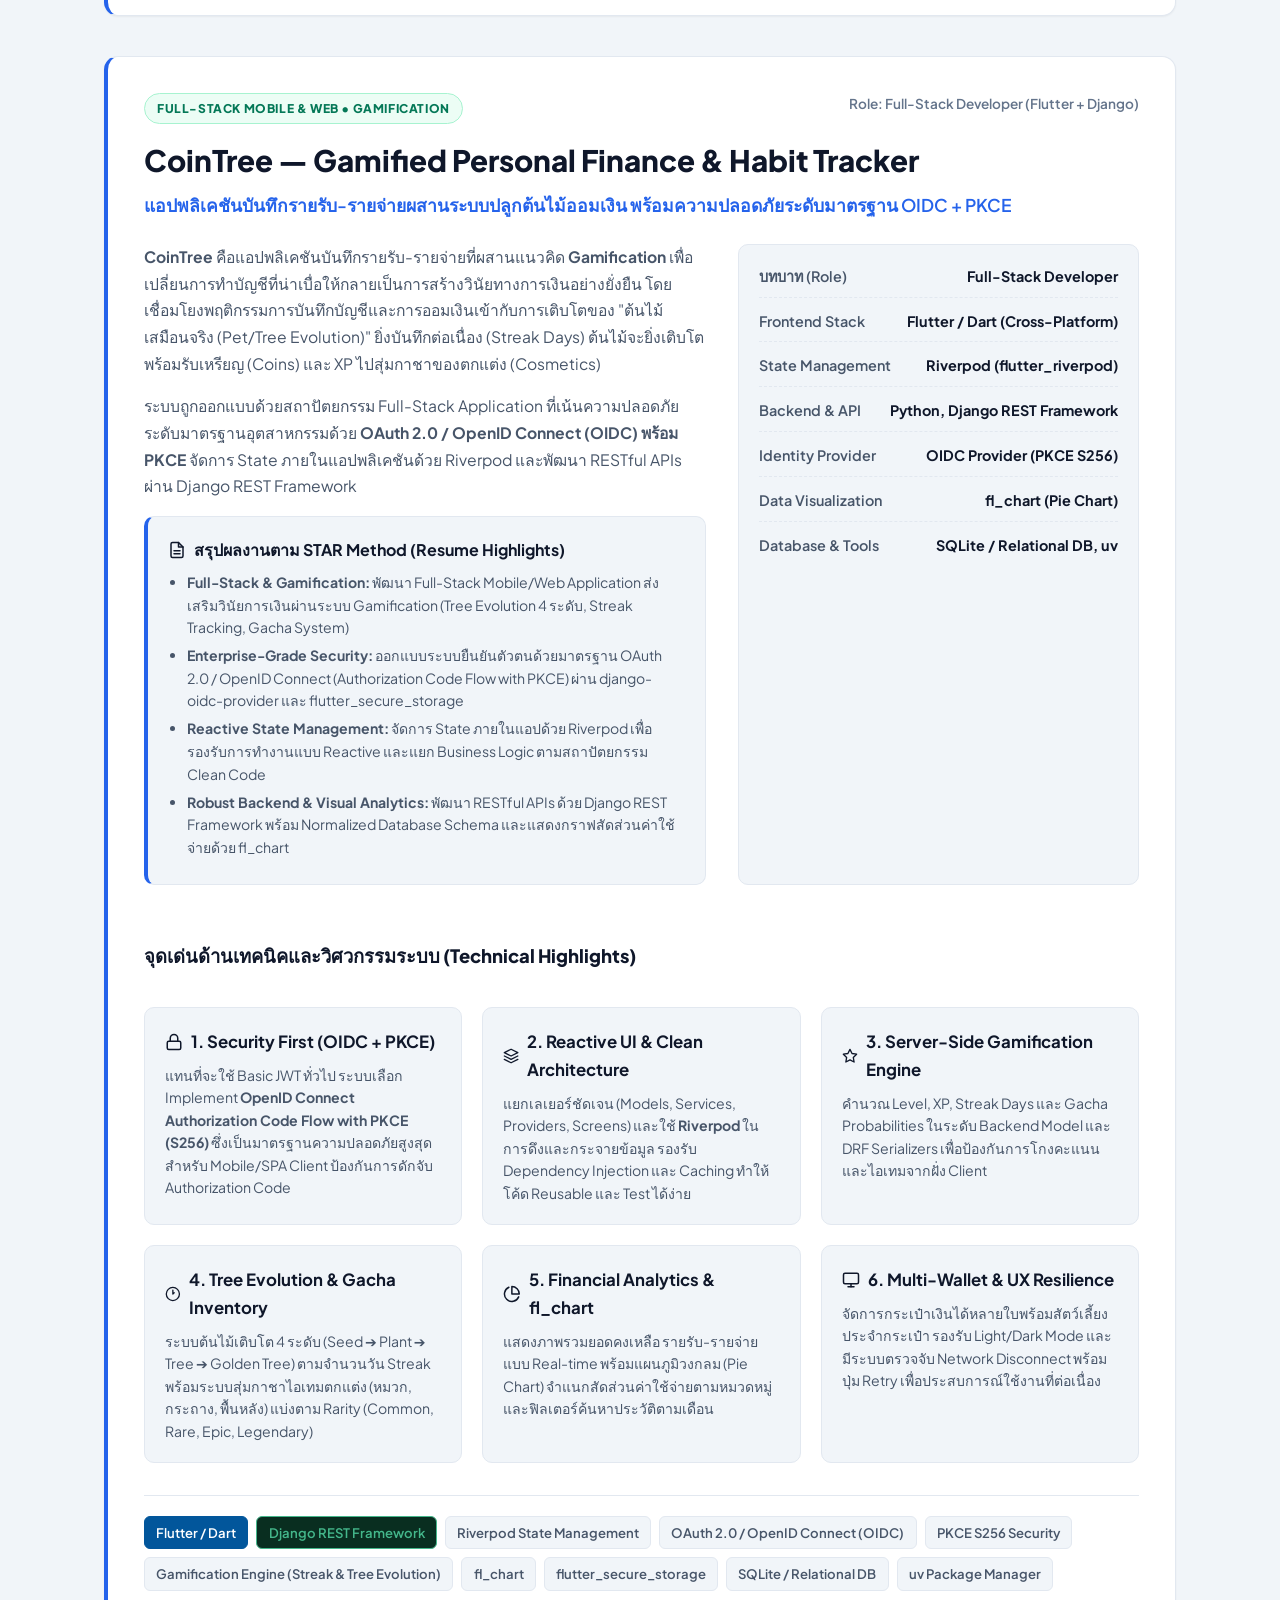
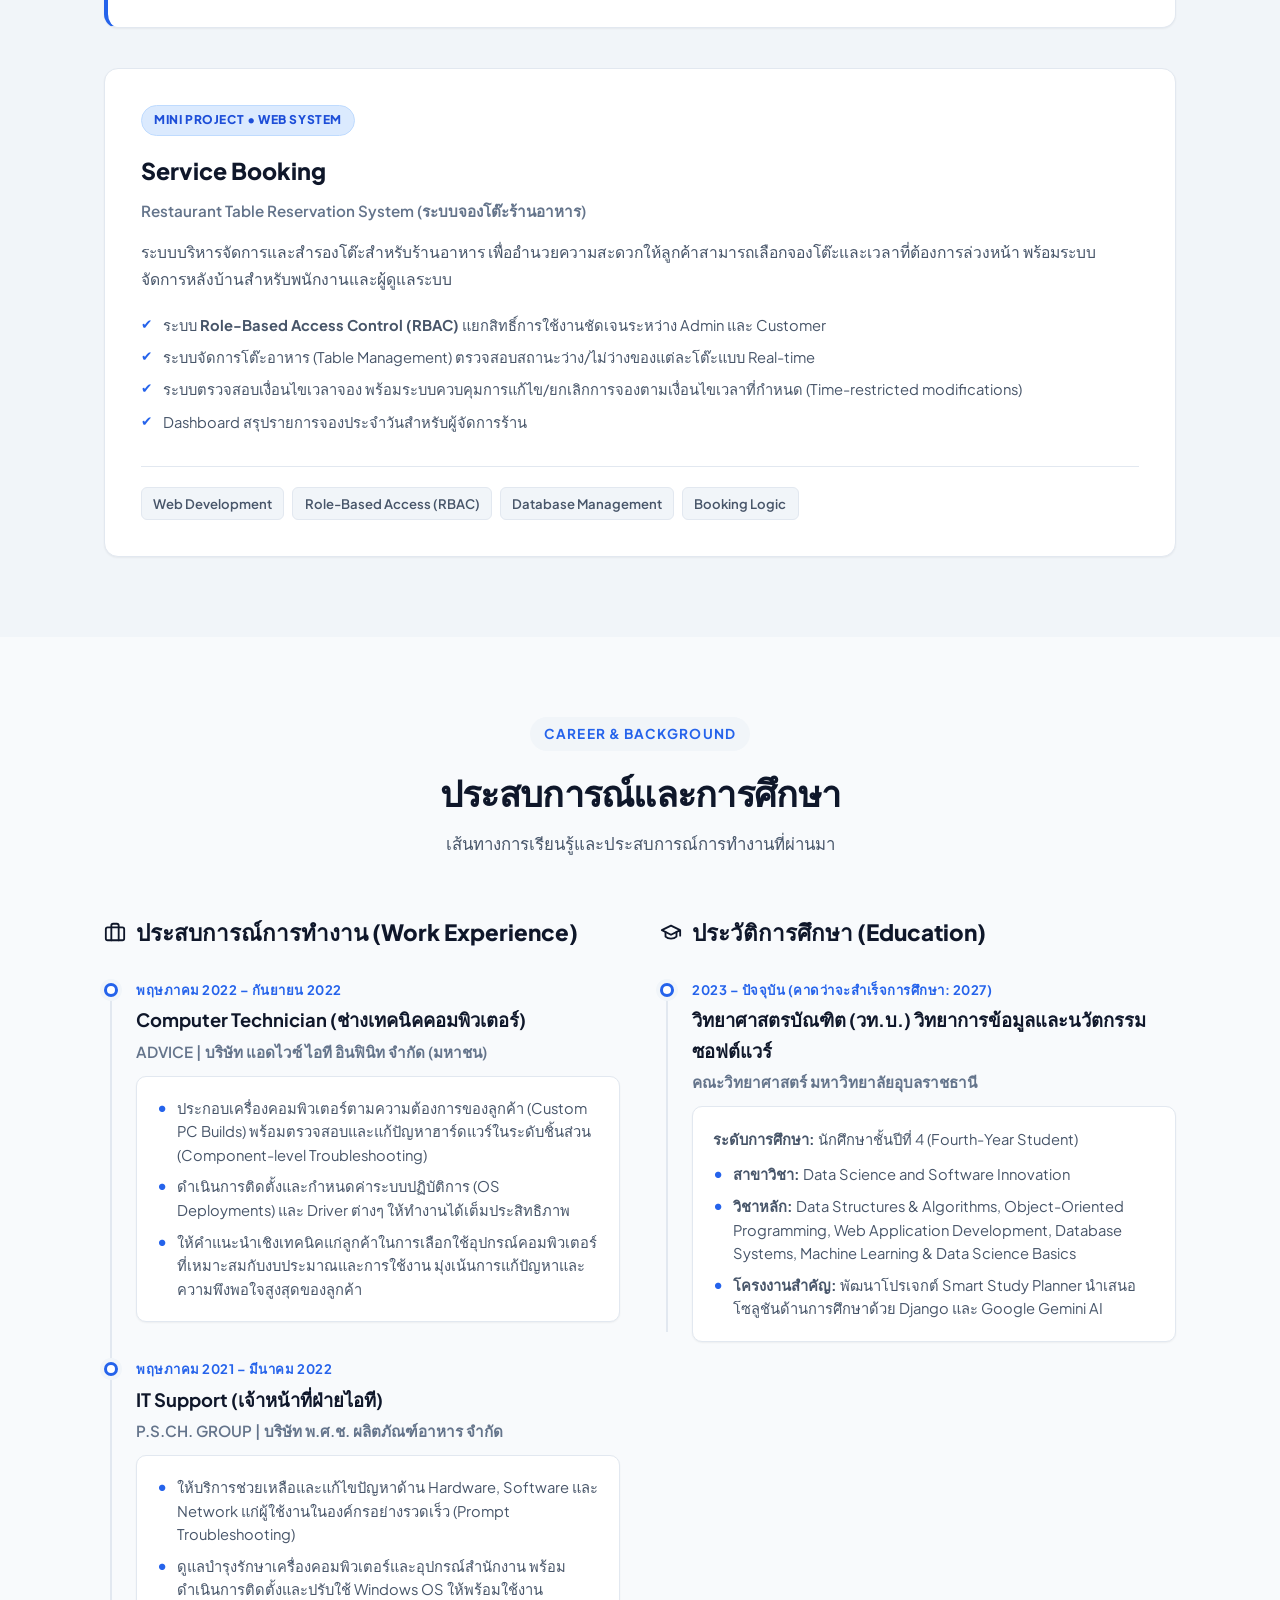
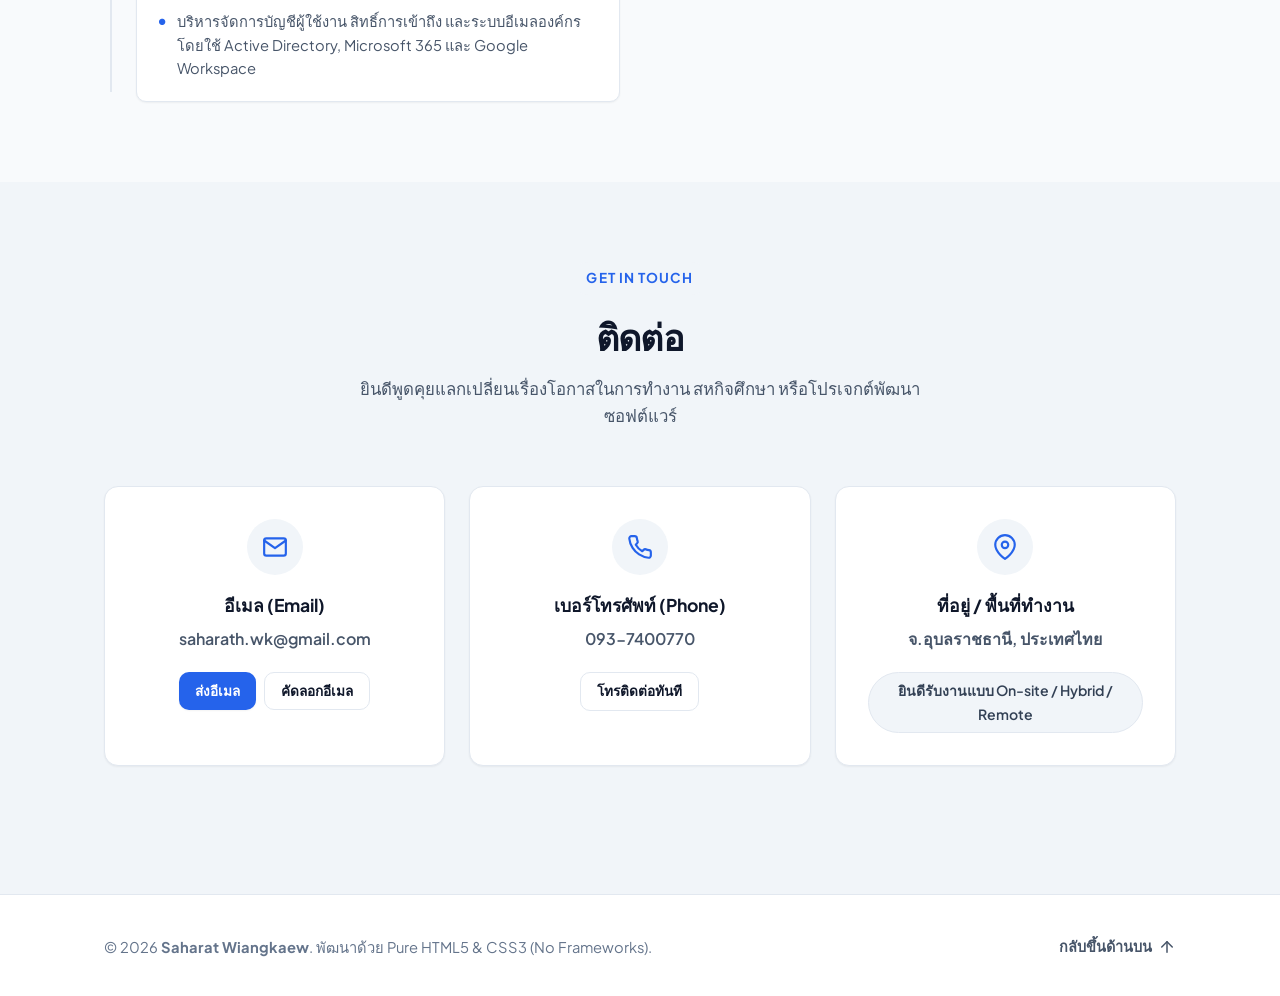
==== commit f720c6d0: "Update skills, categories and contact heading according to user edits" ====
--- a/Portfolio.html
+++ b/Portfolio.html
@@ -213,7 +213,7 @@
                   <polyline points="8 6 2 12 8 18"></polyline>
                 </svg>
               </div>
-              <h3>Languages (ภาษาเขียนโค้ด)</h3>
+              <h3>Languages</h3>
             </div>
             <div class="skill-tags">
               <span class="skill-tag">Python</span>
@@ -241,13 +241,11 @@
               <span class="skill-tag">Django</span>
               <span class="skill-tag">Django REST Framework</span>
               <span class="skill-tag">Flutter / Dart</span>
-              <span class="skill-tag">Riverpod</span>
               <span class="skill-tag">FastAPI</span>
               <span class="skill-tag">React.js</span>
               <span class="skill-tag">Vue.js</span>
               <span class="skill-tag">Node.js (Express)</span>
               <span class="skill-tag">Tailwind CSS</span>
-              <span class="skill-tag">GoF Design Patterns</span>
             </div>
           </div>
 
@@ -267,8 +265,6 @@
               <span class="skill-tag">PostgreSQL</span>
               <span class="skill-tag">MySQL</span>
               <span class="skill-tag">SQLite</span>
-              <span class="skill-tag">FAISS (Vector DB)</span>
-              <span class="skill-tag">Kùzu DB (Graph DB)</span>
             </div>
           </div>
 
@@ -285,15 +281,10 @@
             <div class="skill-tags">
               <span class="skill-tag">Git</span>
               <span class="skill-tag">GitHub</span>
-              <span class="skill-tag">LangChain</span>
               <span class="skill-tag">Ollama</span>
               <span class="skill-tag">Streamlit</span>
-              <span class="skill-tag">uv</span>
-              <span class="skill-tag">OAuth 2.0 / OIDC</span>
               <span class="skill-tag">Vercel</span>
               <span class="skill-tag">pgAdmin</span>
-              <span class="skill-tag">Google Gemini API</span>
-              <span class="skill-tag">Google Calendar API</span>
             </div>
           </div>
 
@@ -336,9 +327,7 @@
             <div class="skill-tags">
               <span class="skill-tag">Active Directory</span>
               <span class="skill-tag">Microsoft 365</span>
-              <span class="skill-tag">Google Workspace</span>
               <span class="skill-tag">Windows OS Deployment</span>
-              <span class="skill-tag">Network Troubleshooting</span>
               <span class="skill-tag">Hardware Assembly</span>
             </div>
           </div>
@@ -1282,7 +1271,7 @@
       <div class="container">
         <div class="section-title-wrap">
           <span class="section-badge">Get in Touch</span>
-          <h2 class="section-title">ติดต่อผม</h2>
+          <h2 class="section-title">ติดต่อ</h2>
           <p class="section-subtitle">ยินดีพูดคุยแลกเปลี่ยนเรื่องโอกาสในการทำงาน สหกิจศึกษา หรือโปรเจกต์พัฒนาซอฟต์แวร์</p>
         </div>
 
